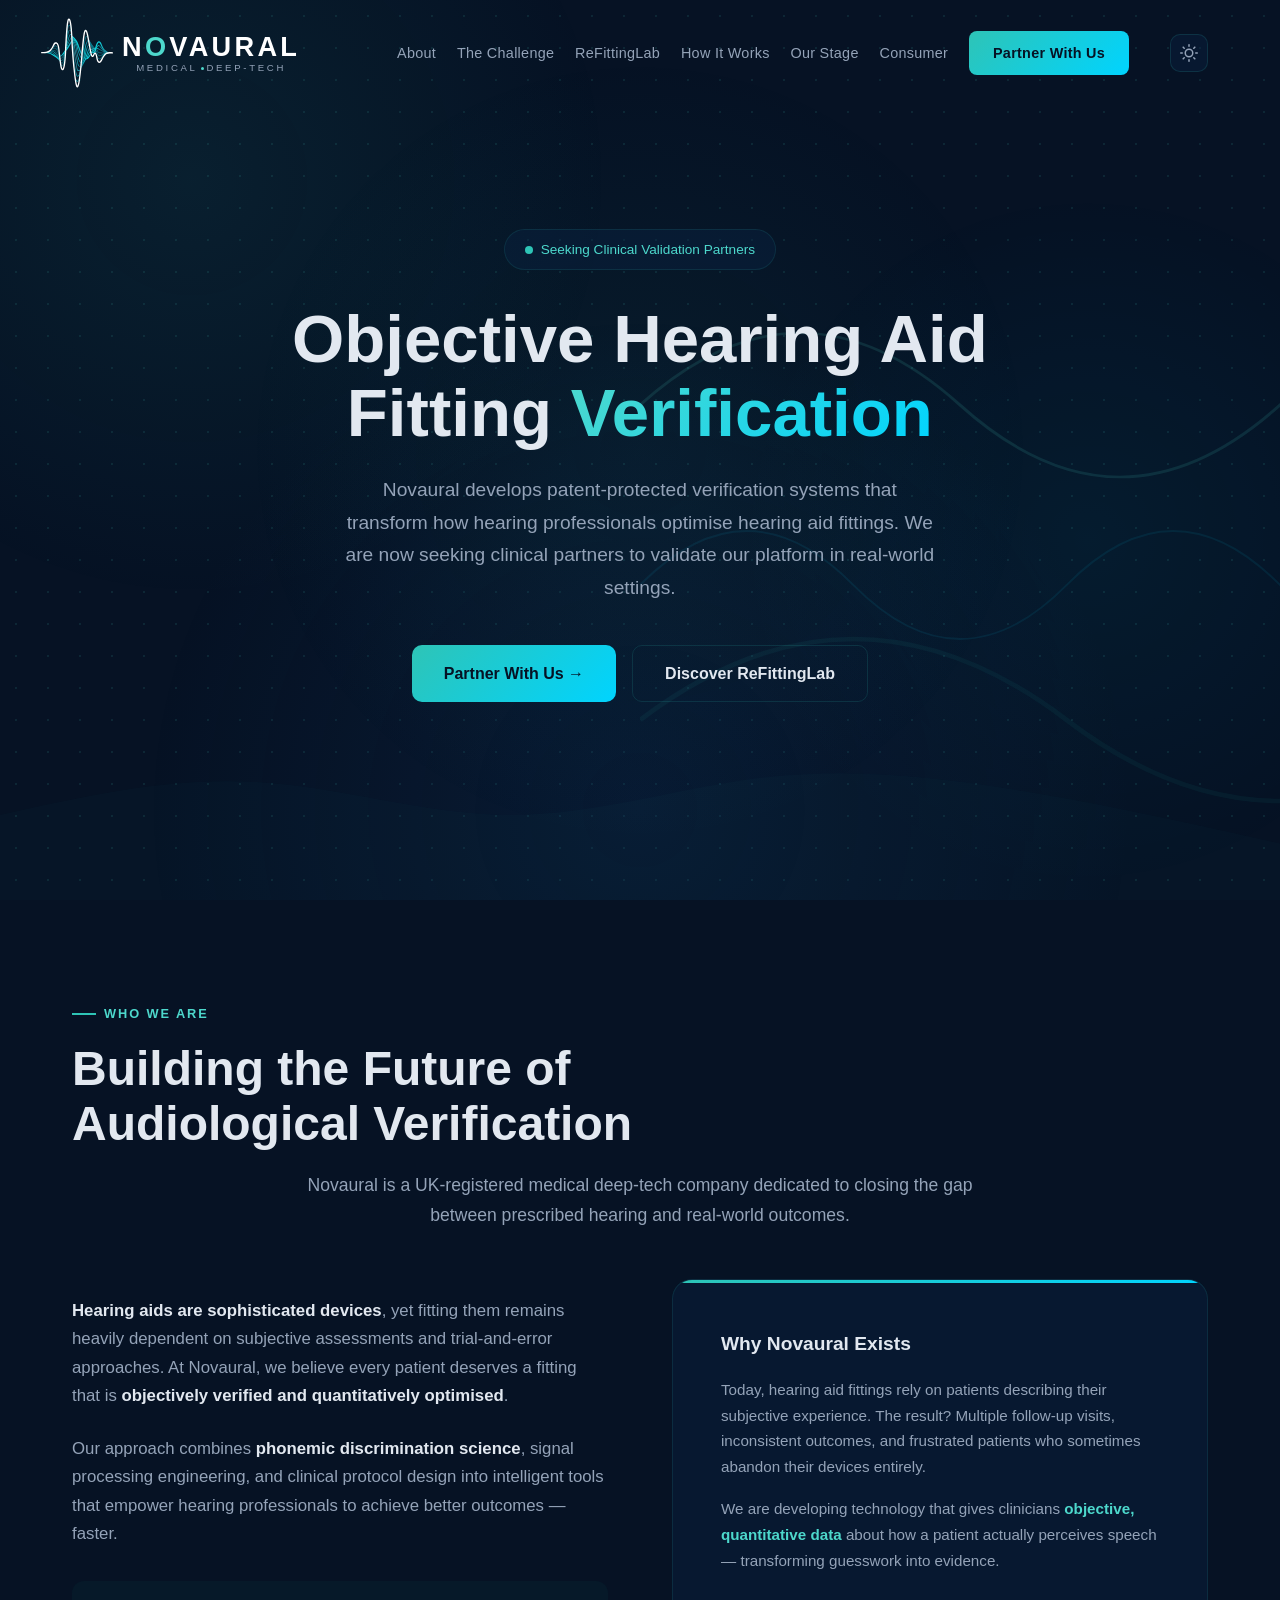
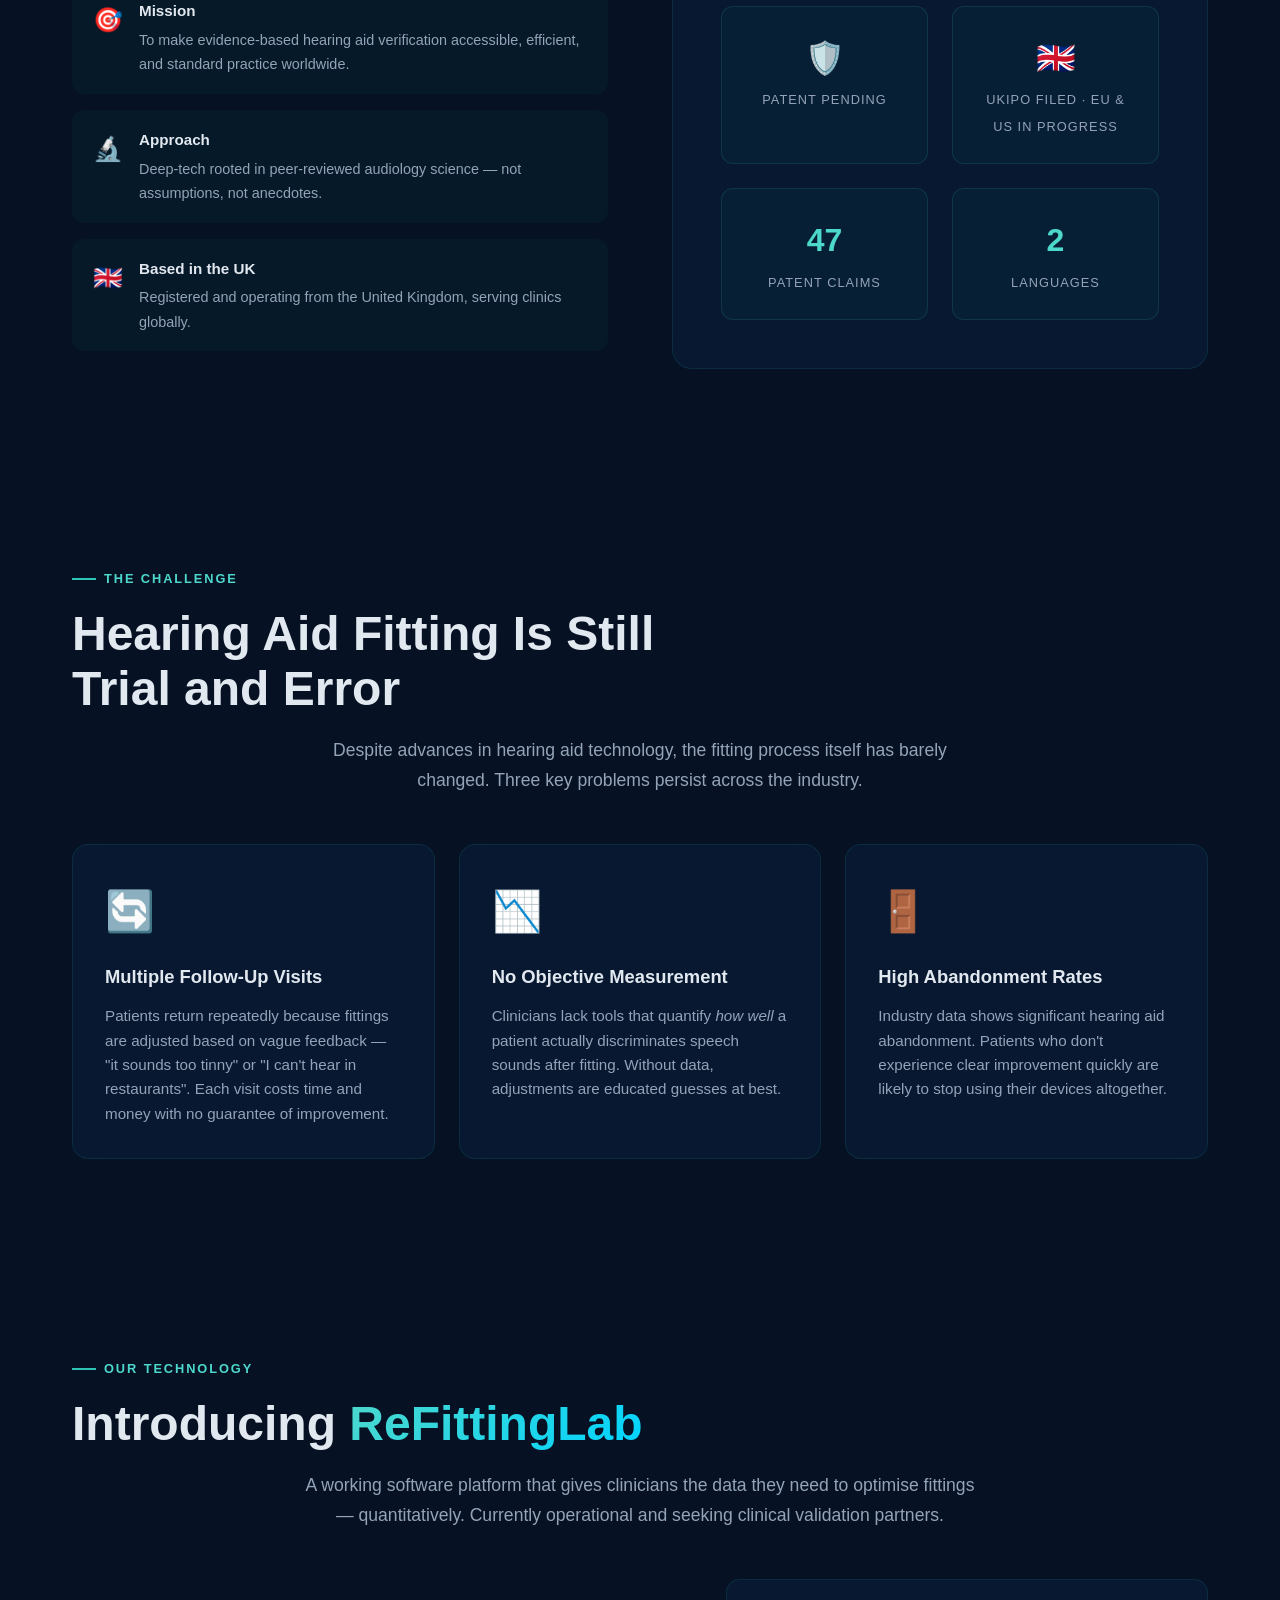
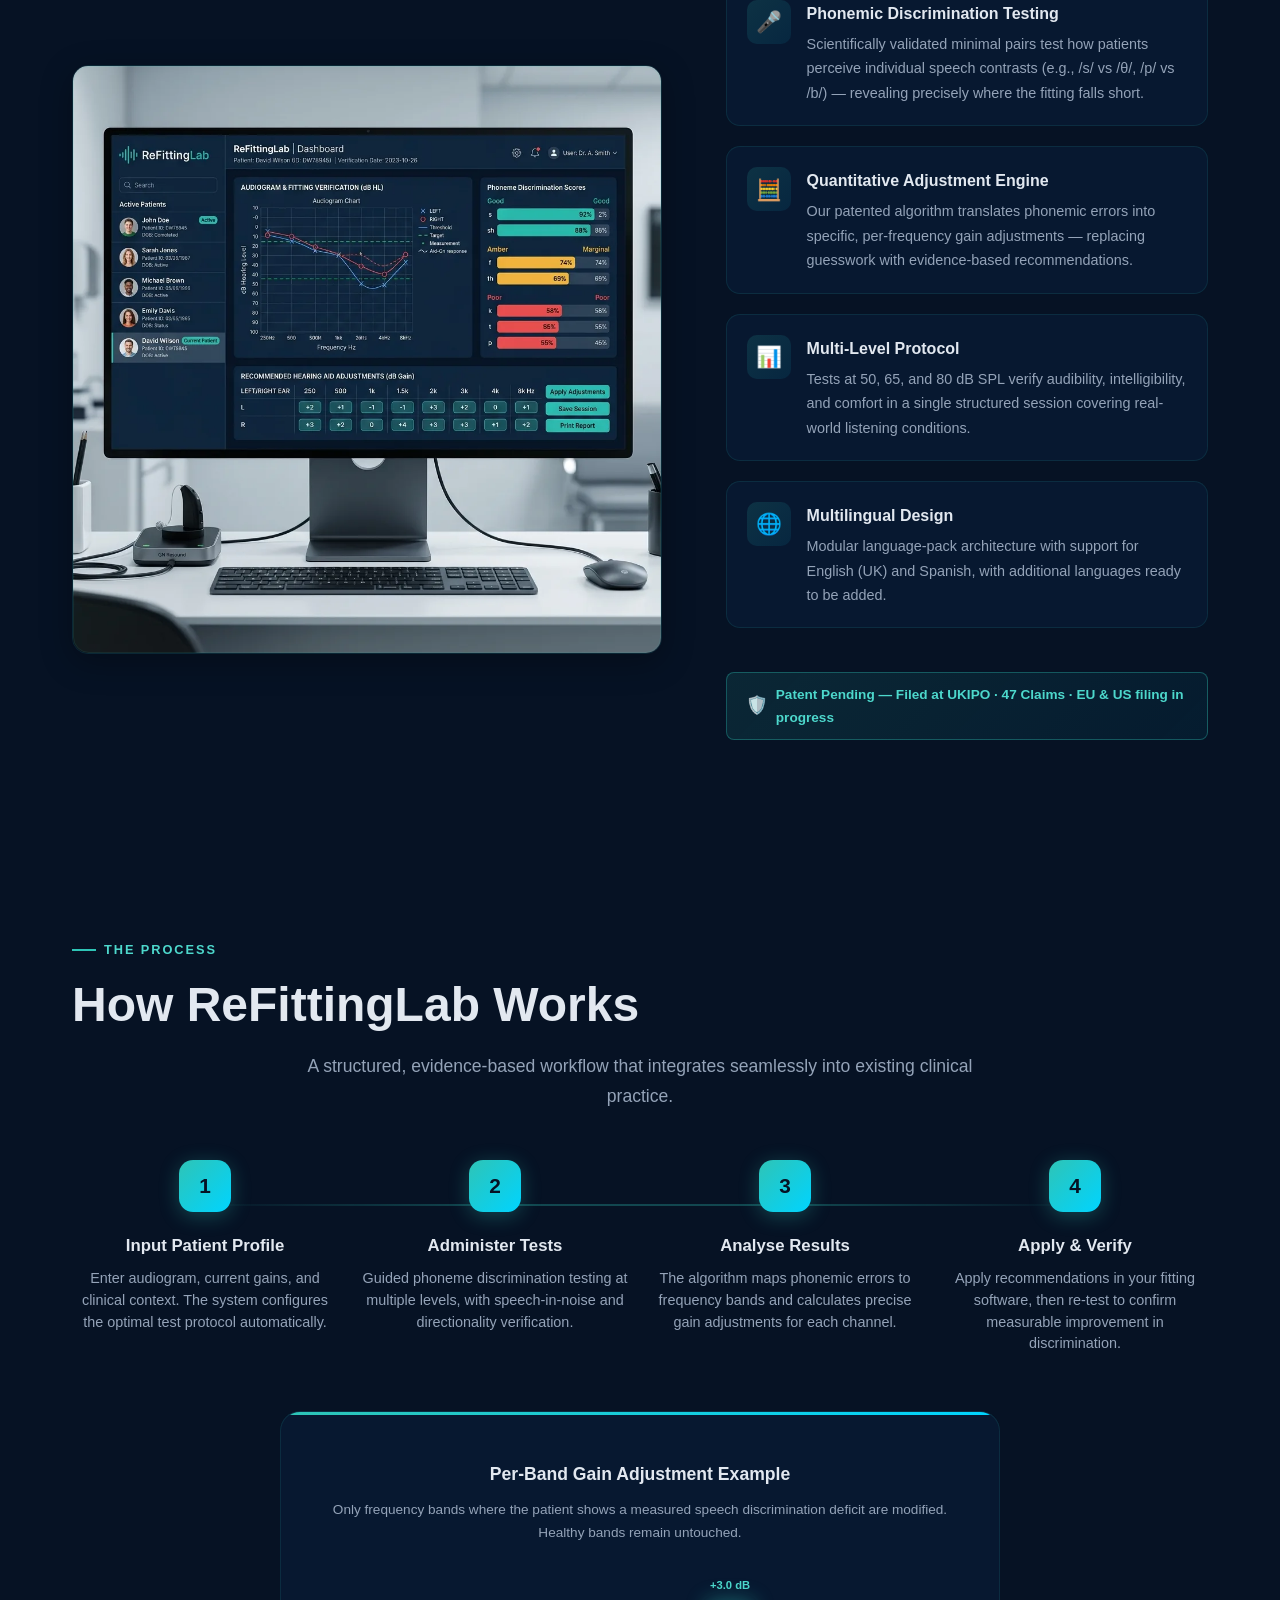
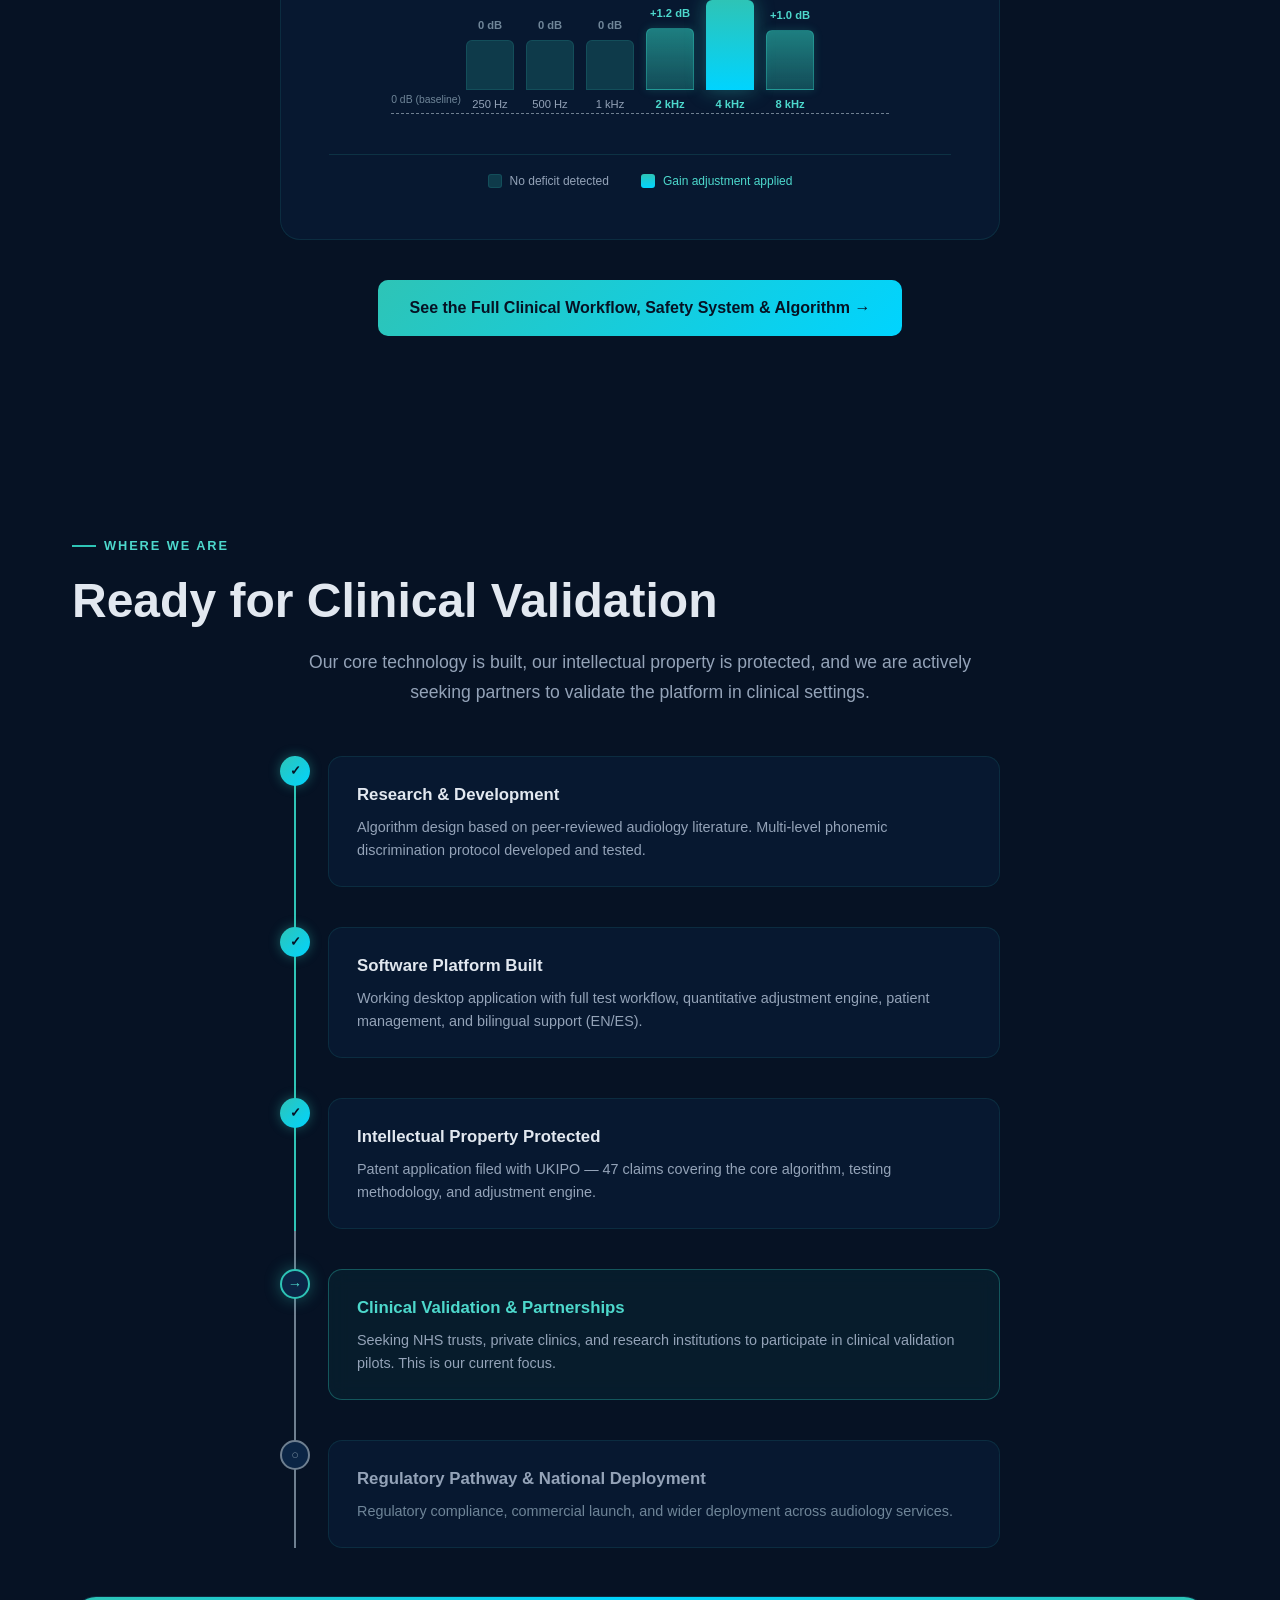
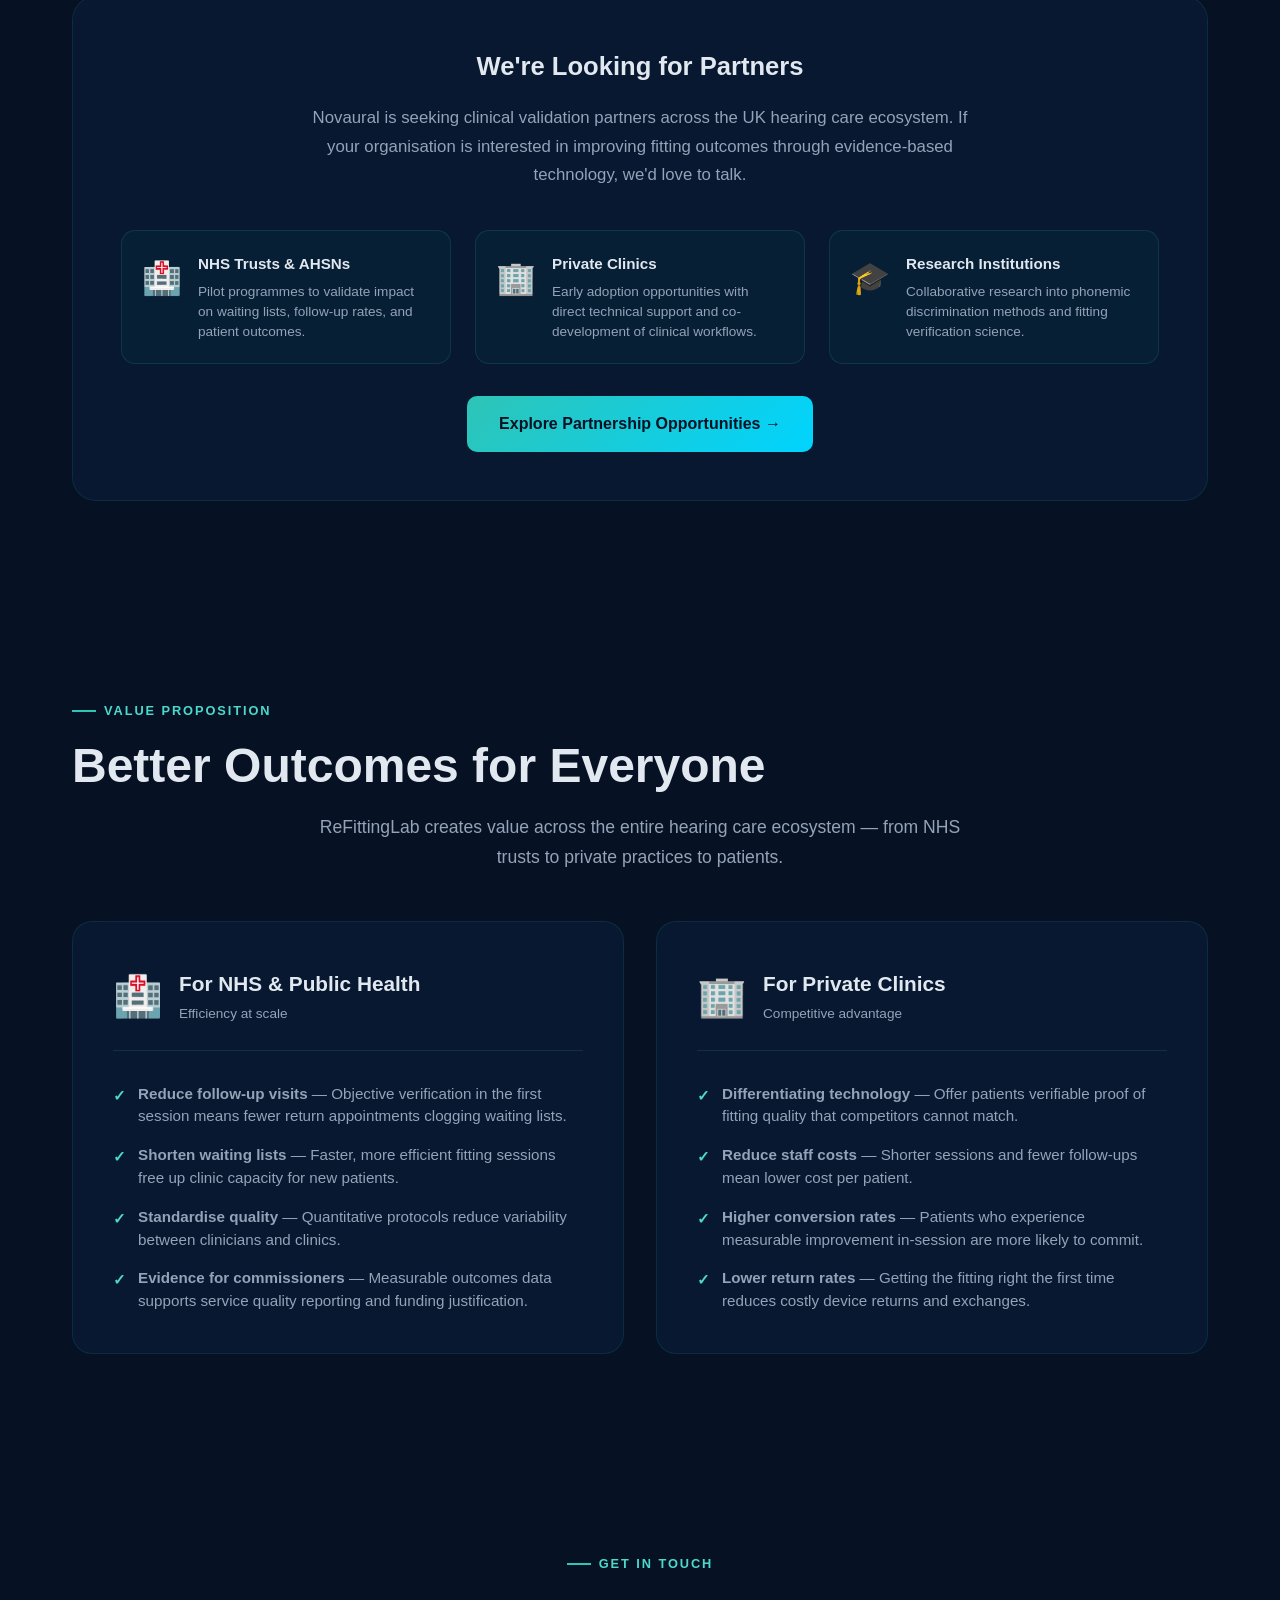
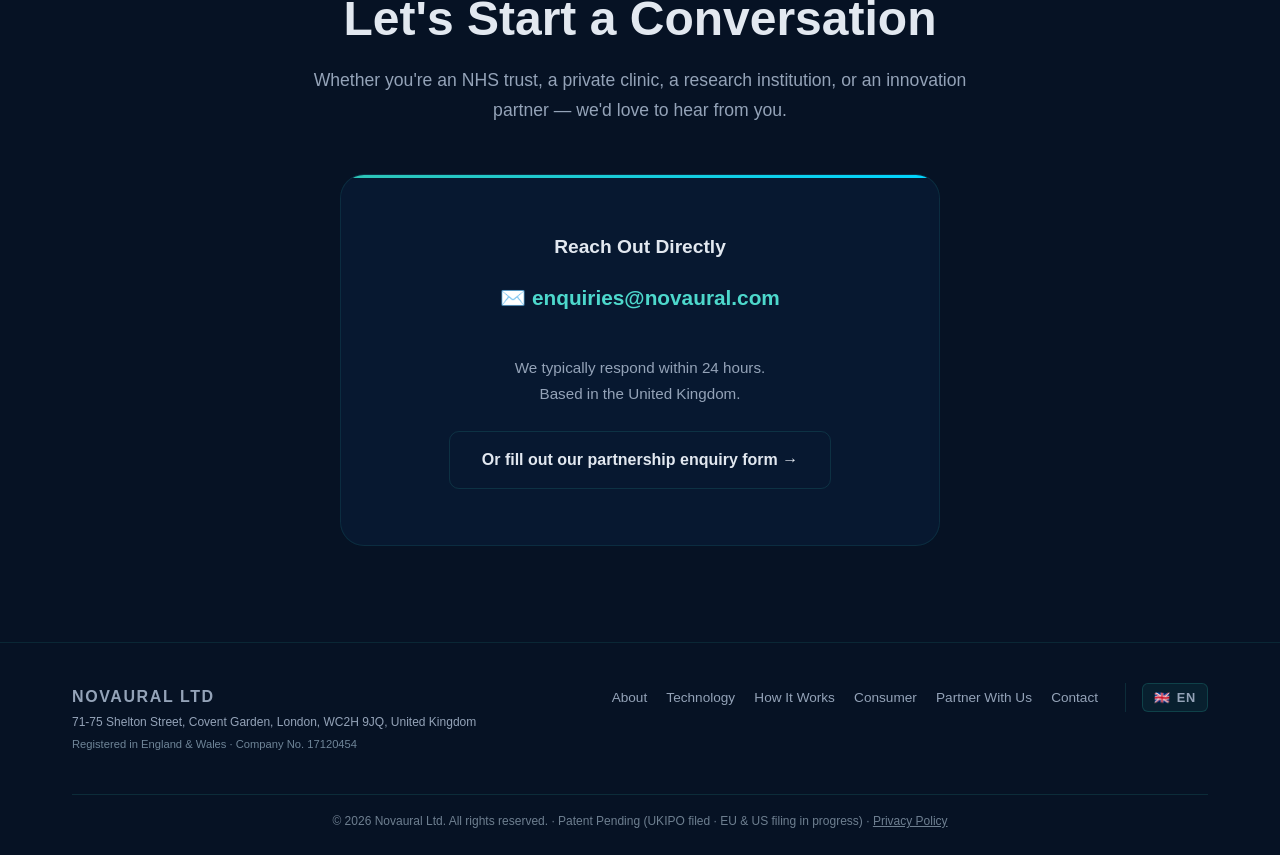
==== index.html @ fc43340b "fix(mobile): prevent grid cascade overflow from long Spanish stat labels - Add min-width:0 to .about" ====
<!DOCTYPE html>
<html lang="en">
<head>
  <meta charset="UTF-8">
  <meta name="viewport" content="width=device-width, initial-scale=1.0">
  <meta http-equiv="Content-Security-Policy" content="default-src 'self'; script-src 'self' https://static.cloudflareinsights.com 'unsafe-inline'; style-src 'self' https://fonts.googleapis.com 'unsafe-inline'; font-src https://fonts.gstatic.com; img-src 'self' data:; connect-src 'self' https://formspree.io https://cloudflareinsights.com; frame-src 'none';">
  <meta name="description" content="Objective hearing aid verification software using phoneme discrimination testing. Evidence-based fitting optimisation for audiologists and hearing clinics." data-i18n-meta="meta_desc_index">
  <meta name="keywords" content="hearing aid fitting, hearing aid verification, audiology software, speech discrimination test, hearing aid optimisation, NHS audiology, audiologist tools, clinical hearing technology, hearing aid adjustment, ReFittingLab, phoneme discrimination, evidence-based fitting, hearing clinic technology">
  <meta name="robots" content="index, follow">
  <title data-i18n-meta="meta_title_index">Hearing Aid Fitting Verification Software | Novaural</title>
  <link rel="icon" type="image/png" href="logo/novaural_profile_pic.png">
  <link rel="canonical" href="https://novaural.com/">
  <link rel="alternate" hreflang="en" href="https://novaural.com/">
  <link rel="alternate" hreflang="x-default" href="https://novaural.com/">
  <!-- Open Graph -->
  <meta property="og:locale" content="en_GB">
  <meta property="og:type" content="website">
  <meta property="og:title" content="Hearing Aid Fitting Verification Software | Novaural">
  <meta property="og:description" content="Objective hearing aid verification software using phoneme discrimination testing. Evidence-based fitting optimisation for audiologists and hearing clinics.">
  <meta property="og:url" content="https://novaural.com/">
  <meta property="og:image" content="https://novaural.com/assets/images/og_social_preview.png">
  <meta property="og:image:width" content="1200">
  <meta property="og:image:height" content="630">
  <meta property="og:site_name" content="Novaural">
  <!-- Twitter Card -->
  <meta name="twitter:card" content="summary_large_image">
  <meta name="twitter:title" content="Hearing Aid Fitting Verification Software | Novaural">
  <meta name="twitter:description" content="Objective hearing aid verification software using phoneme discrimination testing. Evidence-based fitting optimisation for audiologists.">
  <meta name="twitter:image" content="https://novaural.com/assets/images/og_social_preview.png">
  <!-- Structured Data -->
  <script type="application/ld+json">
  {
    "@context": "https://schema.org",
    "@graph": [
      {
        "@type": "MedicalBusiness",
        "@id": "https://novaural.com/#organization",
        "name": "Novaural Ltd",
        "url": "https://novaural.com",
        "logo": "https://novaural.com/logo/novaural_logo_dark.png",
        "image": "https://novaural.com/assets/images/og_social_preview.png",
        "description": "UK-registered medical deep-tech company developing patent-protected hearing aid fitting verification software. Novaural uses phonemic discrimination testing and quantitative gain adjustment algorithms to help audiologists objectively verify and optimise hearing aid fittings.",
        "medicalSpecialty": {
          "@type": "MedicalSpecialty",
          "name": "Otolaryngologic",
          "alternateName": "Audiology"
        },
        "knowsAbout": [
          "hearing aid fitting",
          "hearing aid verification",
          "speech audiometry",
          "phoneme discrimination testing",
          "phonemic discrimination",
          "real ear measurement",
          "speech-in-noise testing",
          "NAL-NL2 prescriptive formula",
          "DSLv5 prescriptive formula",
          "audiogram interpretation",
          "hearing aid gain adjustment",
          "sensorineural hearing loss",
          "frequency-specific amplification",
          "minimal pairs testing",
          "clinical audiology protocols"
        ],
        "address": {
          "@type": "PostalAddress",
          "streetAddress": "71-75 Shelton Street, Covent Garden",
          "addressLocality": "London",
          "postalCode": "WC2H 9JQ",
          "addressCountry": "GB"
        },
        "email": "enquiries@novaural.com",
        "foundingLocation": "London, United Kingdom",
        "areaServed": {
          "@type": "GeoCircle",
          "geoMidpoint": {
            "@type": "GeoCoordinates",
            "latitude": "51.5074",
            "longitude": "-0.1278"
          },
          "description": "United Kingdom and international"
        },
        "sameAs": [],
        "makesOffer": {
          "@type": "Offer",
          "itemOffered": { "@id": "https://novaural.com/#refittinglab" }
        },
        "hasOfferCatalog": {
          "@type": "OfferCatalog",
          "name": "Audiology Verification Solutions",
          "itemListElement": [
            {
              "@type": "OfferCatalog",
              "name": "Clinical Software",
              "itemListElement": [
                {
                  "@type": "Offer",
                  "itemOffered": { "@id": "https://novaural.com/#refittinglab" }
                }
              ]
            }
          ]
        }
      },
      {
        "@type": "SoftwareApplication",
        "@id": "https://novaural.com/#refittinglab",
        "name": "ReFittingLab",
        "applicationCategory": "MedicalApplication",
        "applicationSubCategory": "Audiology Verification Software",
        "operatingSystem": "Windows, macOS",
        "description": "Clinical hearing aid verification software using objective phonemic discrimination testing with 5-layer safety validation, per-band gain adjustment, and multi-level testing at 50/65/80 dB SPL. Designed for audiologists to quantitatively verify and optimise hearing aid fittings.",
        "featureList": "Phoneme discrimination testing, Per-band gain adjustment, 5-layer clinical safety validation, Speech-in-noise verification, Multi-level testing (50/65/80 dB SPL), NAL-NL2 and DSLv5 compatibility, Clinical documentation and audit trail, Bilingual support (EN/ES), Audiogram integration, Patient management",
        "releaseNotes": "Patent pending — 47 claims filed at UKIPO, EU and US filing in progress",
        "creator": { "@id": "https://novaural.com/#organization" },
        "offers": {
          "@type": "Offer",
          "availability": "https://schema.org/PreOrder",
          "description": "Seeking clinical validation partners — early access available"
        }
      },
      {
        "@type": "MedicalCondition",
        "@id": "https://novaural.com/#hearing-loss",
        "name": "Hearing Loss",
        "alternateName": ["Sensorineural Hearing Loss", "Hearing Impairment", "Presbycusis"],
        "description": "A reduction in the ability to perceive sounds, often affecting specific frequency ranges. Sensorineural hearing loss is the most common type, typically caused by damage to the inner ear or auditory nerve, and is the primary condition addressed by hearing aid fitting and verification.",
        "associatedAnatomy": {
          "@type": "AnatomicalStructure",
          "name": "Inner ear (cochlea)"
        },
        "relevantSpecialty": {
          "@type": "MedicalSpecialty",
          "name": "Otolaryngologic"
        },
        "possibleTreatment": [
          {
            "@type": "MedicalTherapy",
            "name": "Hearing Aid Fitting",
            "description": "The clinical process of selecting, programming, and verifying hearing aids to compensate for measured hearing loss using prescriptive formulas such as NAL-NL2 or DSLv5."
          }
        ],
        "signOrSymptom": [
          {
            "@type": "MedicalSignOrSymptom",
            "name": "Difficulty understanding speech",
            "description": "Reduced ability to discriminate speech sounds, particularly in noisy environments or at specific frequencies."
          },
          {
            "@type": "MedicalSignOrSymptom",
            "name": "Listening fatigue",
            "description": "Increased cognitive effort required to process speech due to frequency-specific hearing deficits."
          }
        ]
      },
      {
        "@type": "DiagnosticProcedure",
        "@id": "https://novaural.com/#phonemic-discrimination-test",
        "name": "Phonemic Discrimination Testing",
        "alternateName": ["Minimal Pairs Testing", "Speech Discrimination Test", "Phoneme Discrimination Assessment"],
        "description": "A scientifically validated audiological test procedure that evaluates a patient's ability to discriminate between similar speech sounds (minimal pairs such as /s/ vs /θ/, /p/ vs /b/) at multiple presentation levels (50, 65, and 80 dB SPL). Results are mapped to specific frequency bands to identify where hearing aid gain adjustments are needed.",
        "procedureType": "https://schema.org/DiagnosticProcedure",
        "howPerformed": "The patient listens to pairs of speech sounds presented at calibrated levels through speakers or headphones. Their discrimination accuracy is measured per phoneme contrast, and errors are mapped to frequency bands using acoustic-phonetic feature analysis.",
        "relevantSpecialty": {
          "@type": "MedicalSpecialty",
          "name": "Otolaryngologic"
        },
        "usedToDiagnose": { "@id": "https://novaural.com/#hearing-loss" },
        "usesDevice": {
          "@type": "MedicalDevice",
          "name": "Hearing Aid",
          "description": "An electroacoustic medical device worn in or behind the ear to amplify and process sound for individuals with hearing loss.",
          "relevantSpecialty": {
            "@type": "MedicalSpecialty",
            "name": "Otolaryngologic"
          }
        }
      },
      {
        "@type": "Service",
        "@id": "https://novaural.com/#hearing-aid-verification-service",
        "name": "Hearing Aid Fitting Verification for Audiologists",
        "alternateName": ["Audiology Verification Service", "Hearing Aid Optimisation Service"],
        "description": "Professional hearing aid fitting verification service using objective phoneme discrimination testing. Designed for audiologists, hearing aid dispensers, and audiology clinics to quantitatively verify and optimise hearing aid fittings — reducing follow-up visits and improving patient outcomes.",
        "provider": { "@id": "https://novaural.com/#organization" },
        "serviceType": "Audiology Software",
        "category": "Hearing Aid Technology",
        "audience": {
          "@type": "Audience",
          "audienceType": "Audiologists and hearing care professionals",
          "name": "Audiologists",
          "description": "Audiologists, hearing aid dispensers, ENT specialists, NHS audiology departments, private hearing clinics, and audiology researchers"
        },
        "areaServed": "United Kingdom and international",
        "hasOfferCatalog": {
          "@type": "OfferCatalog",
          "name": "Audiology Software Solutions",
          "itemListElement": [
            {
              "@type": "Offer",
              "itemOffered": { "@id": "https://novaural.com/#refittinglab" }
            }
          ]
        }
      },
      {
        "@type": "Product",
        "@id": "https://novaural.com/#refittinglab-product",
        "name": "ReFittingLab — Audiology Verification Software",
        "description": "Audiology software for hearing aid fitting verification. ReFittingLab uses phoneme discrimination testing to give audiologists objective, quantitative data on how patients perceive speech sounds — enabling evidence-based hearing aid adjustments instead of trial and error.",
        "brand": {
          "@type": "Brand",
          "name": "Novaural"
        },
        "category": "Audiology Software",
        "audience": {
          "@type": "Audience",
          "audienceType": "Audiologists",
          "name": "Hearing care professionals"
        },
        "isRelatedTo": [
          {
            "@type": "Thing",
            "name": "Hearing Aids",
            "description": "All hearing aid brands and models with adjustable per-frequency gain channels"
          },
          {
            "@type": "Thing",
            "name": "Audiology",
            "description": "The branch of science and medicine concerned with hearing, balance, and related disorders"
          },
          {
            "@type": "Thing",
            "name": "Speech Audiometry",
            "description": "Clinical measurement of a person's ability to recognise and discriminate speech sounds"
          }
        ]
      },
      {
        "@type": "DefinedTerm",
        "name": "Audiology",
        "description": "The branch of science and medicine concerned with the study of hearing, balance, and related disorders. Audiologists diagnose, manage, and treat hearing loss using hearing aids, cochlear implants, and other assistive devices.",
        "inDefinedTermSet": {
          "@type": "DefinedTermSet",
          "name": "Medical Specialties"
        }
      },
      {
        "@type": "DefinedTerm",
        "name": "Audiologist",
        "description": "A healthcare professional specialising in identifying, diagnosing, and treating hearing and balance disorders. Audiologists prescribe and fit hearing aids, perform hearing tests, and provide aural rehabilitation.",
        "inDefinedTermSet": {
          "@type": "DefinedTermSet",
          "name": "Healthcare Professions"
        }
      },
      {
        "@type": "DefinedTerm",
        "name": "Hearing Aid",
        "alternateName": ["Hearing Aids", "Hearing Instrument"],
        "description": "An electronic device worn in or behind the ear that amplifies sound for people with hearing loss. Modern hearing aids use digital signal processing with multiple frequency channels to selectively amplify specific frequency bands based on the individual's audiogram.",
        "inDefinedTermSet": {
          "@type": "DefinedTermSet",
          "name": "Audiology Devices"
        }
      },
      {
        "@type": "DefinedTerm",
        "name": "Hearing Test",
        "alternateName": ["Hearing Assessment", "Audiometric Test", "Pure Tone Audiometry"],
        "description": "A clinical evaluation of a person's ability to hear sounds at different frequencies and volumes. Hearing tests are performed by audiologists to diagnose hearing loss and determine the appropriate hearing aid prescription.",
        "inDefinedTermSet": {
          "@type": "DefinedTermSet",
          "name": "Audiology Procedures"
        }
      }
    ]
  }
  </script>
  <!-- Google Fonts: async load (non-render-blocking for LCP) -->
  <link rel="preconnect" href="https://fonts.googleapis.com">
  <link rel="preconnect" href="https://fonts.gstatic.com" crossorigin>
  <link rel="preload" as="style" href="https://fonts.googleapis.com/css2?family=Inter:wght@400;600&display=swap">
  <link rel="stylesheet" href="https://fonts.googleapis.com/css2?family=Inter:wght@400;500;600;700;800&display=swap" media="print" onload="this.media='all'">
  <link rel="stylesheet" href="https://fonts.googleapis.com/css2?family=Montserrat:wght@500;600;700;800&display=swap" media="print" onload="this.media='all'">
  <noscript>
    <link rel="stylesheet" href="https://fonts.googleapis.com/css2?family=Inter:wght@400;500;600;700;800&display=swap">
    <link rel="stylesheet" href="https://fonts.googleapis.com/css2?family=Montserrat:wght@500;600;700;800&display=swap">
  </noscript>
  <!-- No-JS fallback: make all animated elements visible when JS is disabled -->

<!-- [CRITICAL-CSS-START] -->
  <!-- Critical CSS (above-the-fold) - inlined for instant FCP -->
  <style>:root{--navy-900:#061224;--navy-800:#0B2545;--teal-500:#2EC4B6;--teal-400:#4DD8CC;--cyan-accent:#00D4FF;--white:#FFFFFF;--gray-300:#CBD5E1;--gray-400:#94A3B8;--gray-500:#6F8598;--gray-600:#6E7F90;--text-primary:#E2E8F0;--text-secondary:#94A3B8;--text-accent:var(--teal-400);--text-on-teal:var(--navy-900);--text-muted:var(--gray-600);--text-logo:var(--white);--text-logo-sub:var(--gray-400);--bg-primary:var(--navy-900);--bg-navbar:rgba(6,18,36,0.92);--bg-navbar-mobile:rgba(6,18,36,0.98);--bg-teal-subtle:rgba(46,196,182,0.04);--bg-teal-light:rgba(46,196,182,0.08);--bg-teal-medium:rgba(46,196,182,0.15);--border-subtle:rgba(46,196,182,0.15);--border-glow:rgba(46,196,182,0.35);--border-teal-soft:rgba(46,196,182,0.1);--border-teal-med:rgba(46,196,182,0.2);--border-teal-strong:rgba(46,196,182,0.25);--glass-bg:rgba(11,37,69,0.4);--glass-border:rgba(46,196,182,0.12);--glass-shadow:0 8px 32px rgba(0,0,0,0.3);--shadow-card:rgba(0,0,0,0.2);--shadow-overlay:rgba(0,0,0,0.4);--glow-teal:rgba(46,196,182,0.4);--glow-teal-med:rgba(46,196,182,0.3);--glow-teal-subtle:rgba(46,196,182,0.15);--glow-teal-faint:rgba(46,196,182,0.08);--glow-teal-micro:rgba(46,196,182,0.06);--glow-teal400:rgba(77,216,204,0.5);--glow-teal400-soft:rgba(77,216,204,0.3);--glow-teal400-faint:rgba(77,216,204,0.2);--dot-grid-color:rgba(77,216,204,0.10);--orb-teal:rgba(46,196,182,0.08);--orb-cyan:rgba(0,212,255,0.05);--orb-navy:rgba(15,52,96,0.25);--section-padding:6rem 0;--container-max:1200px;--font-family:'Inter',-apple-system,BlinkMacSystemFont,sans-serif;}[data-theme="light"]{--text-primary:#1E293B;--text-secondary:#475569;--text-accent:#0F766E;--text-on-teal:#FFFFFF;--text-muted:#94A3B8;--text-logo:#1E293B;--text-logo-sub:#64748B;--bg-primary:#EFF3F8;--bg-navbar:rgba(241,245,250,0.95);--bg-navbar-mobile:rgba(241,245,250,0.98);--bg-teal-subtle:rgba(15,118,110,0.04);--bg-teal-light:rgba(15,118,110,0.07);--bg-teal-medium:rgba(15,118,110,0.12);--border-subtle:rgba(15,118,110,0.18);--border-glow:rgba(15,118,110,0.35);--border-teal-soft:rgba(15,118,110,0.12);--border-teal-med:rgba(15,118,110,0.22);--border-teal-strong:rgba(15,118,110,0.28);--glass-bg:rgba(255,255,255,0.75);--glass-border:rgba(15,118,110,0.15);--glass-shadow:0 4px 24px rgba(15,23,42,0.08),0 1px 3px rgba(15,23,42,0.06);--shadow-card:0 2px 12px rgba(15,23,42,0.07),0 1px 3px rgba(15,23,42,0.05);--shadow-overlay:rgba(15,23,42,0.15);--glow-teal:rgba(15,118,110,0.22);--glow-teal-med:rgba(15,118,110,0.16);--glow-teal-subtle:rgba(15,118,110,0.10);--glow-teal-faint:rgba(15,118,110,0.06);--glow-teal-micro:rgba(15,118,110,0.04);--glow-teal400:rgba(15,118,110,0.30);--glow-teal400-soft:rgba(15,118,110,0.18);--glow-teal400-faint:rgba(15,118,110,0.12);--dot-grid-color:rgba(15,118,110,0.06);--orb-teal:rgba(15,118,110,0.05);--orb-cyan:rgba(0,180,216,0.04);--orb-navy:rgba(203,213,225,0.5);--navy-900:#1E293B;--navy-800:#FFFFFF;--gray-400:#64748B;--gray-500:#475569;--gray-600:#5B6B80;--white:#1E293B;--teal-500:#0F766E;--teal-400:#0D9488;--cyan-accent:#0891B2;}.no-transitions,.no-transitions *{transition:none !important;}*,*::before,*::after{margin:0;padding:0;box-sizing:border-box;}html{scroll-behavior:smooth;font-size:16px;-webkit-text-size-adjust:100%;text-size-adjust:100%;overflow-x:hidden;}body{font-family:var(--font-family);background:var(--bg-primary);color:var(--text-primary);line-height:1.7;overflow-x:hidden;-webkit-font-smoothing:antialiased;}body::before{content:'';position:fixed;top:0;left:0;width:100%;height:100%;background-image:radial-gradient(circle,var(--dot-grid-color) 1px,transparent 1px);background-size:32px 32px;z-index:-2;pointer-events:none;}body::after{content:'';position:fixed;top:0;left:0;width:100%;height:100%;background:radial-gradient(ellipse 600px 600px at 15% 20%,var(--orb-teal) 0%,transparent 70%),radial-gradient(ellipse 500px 500px at 85% 60%,var(--orb-cyan) 0%,transparent 70%),radial-gradient(ellipse 700px 700px at 50% 90%,var(--orb-navy) 0%,transparent 70%);z-index:-1;pointer-events:none;}[data-theme="light"] body::before{background-image:linear-gradient(rgba(15,118,110,0.04) 1px,transparent 1px),linear-gradient(90deg,rgba(15,118,110,0.04) 1px,transparent 1px);background-size:40px 40px;}.container{max-width:var(--container-max);margin:0 auto;padding:0 2rem;}.navbar{position:fixed;top:0;left:0;width:100%;z-index:1000;padding:1rem 0;transition:background-color 0.4s ease,padding 0.4s ease,backdrop-filter 0.4s ease;backdrop-filter:blur(0px);}.navbar.scrolled{background:var(--bg-navbar);backdrop-filter:blur(20px);border-bottom:1px solid var(--glass-border);padding:0.6rem 0;}.nav-content{display:flex;align-items:center;justify-content:space-between;max-width:var(--container-max);margin:0 auto;padding:0 2rem 0 0;}.nav-logo{display:flex;align-items:center;gap:0.5rem;text-decoration:none;color:var(--white);margin-right:4rem;}.nav-logo img{height:74px;width:auto;transition:transform 0.4s ease,filter 0.4s ease;}.nav-logo-svg{height:74px;width:auto;color:var(--text-logo);transition:transform 0.4s ease,filter 0.4s ease,color 0.3s ease;will-change:transform,filter;}.nav-logo-text{display:flex;flex-direction:column;line-height:1;}.nav-logo-brand{font-family:'Montserrat',sans-serif;font-size:1.7rem;font-weight:700;letter-spacing:0.12em;color:var(--text-logo);display:flex;align-items:center;}.nav-logo-brand .logo-o{color:var(--teal-400);display:inline-block;}.nav-logo-sub{font-family:'Montserrat',sans-serif;font-size:0.6rem;font-weight:500;letter-spacing:0.28em;color:var(--text-logo-sub);margin-top:3px;text-align:center;}.nav-logo-sub .sub-dot{display:inline-block;width:3px;height:3px;border-radius:50%;background:var(--teal-400);vertical-align:middle;margin:0 0.3em;}.nav-links{display:flex;list-style:none;gap:1.3rem;align-items:center;}.nav-links a{color:var(--text-secondary);text-decoration:none;font-size:0.9rem;font-weight:500;letter-spacing:0.02em;position:relative;display:inline-block;}.nav-links a::after{content:'';position:absolute;bottom:-4px;left:0;width:0;height:2px;background:var(--teal-500);}.nav-links .nav-cta{background:linear-gradient(135deg,var(--teal-500),var(--cyan-accent));color:var(--text-on-teal);padding:0.6rem 1.5rem;border-radius:8px;font-weight:600;white-space:nowrap;}.nav-links .nav-cta::after{display:none;}.nav-toggle{display:none;flex-direction:column;align-items:center;justify-content:center;gap:5px;cursor:pointer;background:none;border:none;padding:4px;min-width:44px;min-height:44px;}.nav-toggle span{display:block;width:24px;height:2px;background:var(--text-primary);border-radius:2px;}.lang-selector-container{display:flex;align-items:center;margin-left:0.5rem;padding-left:1rem;border-left:1px solid var(--border-subtle);}.scroll-progress{position:absolute;top:100%;left:0;height:3px;background:linear-gradient(90deg,var(--teal-400),var(--cyan-accent));width:0%;z-index:1;pointer-events:none;}.hero{min-height:100vh;min-height:100dvh;display:flex;align-items:center;justify-content:center;text-align:center;position:relative;padding:8rem 2rem 6rem;overflow:hidden;}.hero::before{content:'';position:absolute;top:50%;left:50%;width:800px;height:800px;transform:translate(-50%,-50%);background:radial-gradient(circle,var(--glow-teal-micro) 0%,transparent 70%);animation:heroGlow 8s ease-in-out infinite;pointer-events:none;}.hero-waveforms{position:absolute;top:0;left:0;width:100%;height:100%;pointer-events:none;overflow:hidden;}.waveform{position:absolute;width:200%;height:40%;}.waveform-1{top:25%;animation:waveScroll 18s linear infinite;}.waveform-2{top:45%;animation:waveScroll 14s linear infinite reverse;}.waveform-3{top:60%;animation:waveScroll 22s linear infinite;}.hero-content{max-width:800px;z-index:1;will-change:transform,opacity;}.hero-badge{display:inline-flex;align-items:center;gap:0.5rem;background:var(--glass-bg);border:1px solid var(--glass-border);border-radius:50px;padding:0.5rem 1.25rem;font-size:0.85rem;color:var(--teal-400);margin-bottom:2rem;backdrop-filter:blur(10px);animation:fadeInUp 0.8s ease;}.hero-badge .dot{width:8px;height:8px;background:var(--teal-500);border-radius:50%;animation:pulse-dot 2s infinite;}.hero h1{font-size:clamp(2.5rem,6vw,4.2rem);font-weight:800;line-height:1.1;margin-bottom:1.5rem;animation:heroSlideUp 0.6s ease both;}.hero h1 .gradient-text{background:linear-gradient(135deg,var(--teal-400),var(--cyan-accent));-webkit-background-clip:text;-webkit-text-fill-color:transparent;background-clip:text;}.gradient-text{background:linear-gradient(135deg,var(--teal-400),var(--cyan-accent));-webkit-background-clip:text;-webkit-text-fill-color:transparent;background-clip:text;}.hero-subtitle{font-size:1.2rem;color:var(--text-secondary);margin-bottom:2.5rem;max-width:600px;margin-left:auto;margin-right:auto;animation:fadeInUp 0.8s ease 0.2s both;}.hero-cta{display:flex;gap:1rem;justify-content:center;flex-wrap:wrap;animation:fadeInUp 0.8s ease 0.3s both;}.hero-wave{position:absolute;bottom:0;left:0;width:100%;opacity:0.08;}.btn-primary{display:inline-flex;align-items:center;gap:0.5rem;background:linear-gradient(135deg,var(--teal-500),var(--cyan-accent));color:var(--text-on-teal);padding:0.9rem 2rem;border-radius:10px;text-decoration:none;font-weight:700;font-size:1rem;border:none;cursor:pointer;}.btn-secondary{display:inline-flex;align-items:center;gap:0.5rem;background:transparent;color:var(--text-primary);padding:0.9rem 2rem;border-radius:10px;text-decoration:none;font-weight:600;font-size:1rem;border:1px solid var(--border-subtle);}section{padding:var(--section-padding);}.section-label{display:inline-flex;align-items:center;gap:0.5rem;font-size:0.8rem;font-weight:600;color:var(--teal-400);text-transform:uppercase;letter-spacing:0.15em;margin-bottom:1rem;}.section-label::before{content:'';width:24px;height:2px;background:var(--teal-500);}.section-title{font-size:clamp(2rem,4vw,3rem);font-weight:800;line-height:1.15;margin-bottom:1.25rem;}.section-subtitle{font-size:1.1rem;color:var(--text-secondary);max-width:680px;line-height:1.7;}.collab-hero{padding-top:10rem;padding-bottom:4rem;text-align:center;}.skip-link{position:absolute;top:-100%;left:0;z-index:10000;padding:0.8rem 1.5rem;background:var(--teal-400);color:var(--navy-900);font-weight:600;font-size:0.95rem;text-decoration:none;border-radius:0 0 8px 0;transition:top 0.15s ease;}.skip-link:focus{top:0;}@keyframes fadeInUp{from{opacity:0;transform:translateY(30px);}to{opacity:1;transform:translateY(0);}}@keyframes pulse-dot{0%,100%{opacity:1;}50%{opacity:0.4;}}@keyframes heroGlow{0%,100%{opacity:0.4;transform:translate(-50%,-50%) scale(1);}50%{opacity:1;transform:translate(-50%,-50%) scale(1.3);}}@keyframes waveScroll{0%{transform:translateX(0);}100%{transform:translateX(-50%);}}@keyframes heroSlideUp{from{transform:translateY(20px);}to{transform:translateY(0);}}.fade-in{opacity:0;transform:translateY(40px);}@media (max-width:1200px){.nav-links{gap:1rem;}.nav-links a{font-size:0.82rem;}.nav-cta{padding:0.5rem 1rem;font-size:0.82rem;}.nav-logo-brand{font-size:1.4rem;}.nav-logo-sub{font-size:0.5rem;}.nav-logo img{height:40px;}.nav-logo{margin-right:1rem;}}@media (max-width:1024px){.nav-links{gap:0.6rem;}.nav-links a{font-size:0.78rem;}.nav-cta{padding:0.45rem 0.8rem;font-size:0.78rem;}.nav-logo-brand{font-size:1.2rem;}.nav-logo-sub{font-size:0.45rem;}.nav-logo img{height:34px;}.nav-logo{margin-right:0.5rem;}}@media (max-width:900px){:root{--section-padding:4rem 0;}.nav-links{display:none;position:fixed;top:0;left:0;width:100%;height:100vh;height:100dvh;background:var(--bg-navbar-mobile);flex-direction:column;justify-content:center;gap:2rem;backdrop-filter:blur(20px);}.nav-links.active{display:flex;}.nav-links a{font-size:1.2rem;}.nav-toggle{display:flex;z-index:1001;}.hero{padding:7rem 1.5rem 4rem;}.collab-hero{padding-top:8rem;}}@media (max-width:480px){.hero h1{font-size:2rem;}.hero-subtitle{font-size:1rem;}.section-title{font-size:1.8rem;}}</style>
  <!-- Full CSS - async load (non-render-blocking) -->
  <link rel="preload" href="css/style.css" as="style" onload="this.rel='stylesheet'">
  <link rel="preload" href="css/animations.css" as="style" onload="this.rel='stylesheet'">
  <noscript>
    <link rel="stylesheet" href="css/style.css">
    <link rel="stylesheet" href="css/animations.css">
  </noscript>
<!-- [CRITICAL-CSS-END] -->
                            <noscript><style>
    .fade-in,.fade-in-left,.fade-in-right,.slide-up,.slide-left,.slide-right,
    .scale-in,.glow-in,.draw-border,.pipe-node,.pipe-arrow,.safety-card,
    .algo-feature,.compat-card,.about-card,.outcome-col,.why-card,.detail-step,
    .compare-col,.gap-callout,.freq-bar,.wf-step{opacity:1!important;transform:none!important}
  </style></noscript>
</head>
<body>

  <a href="#main-content" class="skip-link" data-i18n="skip_to_main">Skip to main content</a>

  <!-- ============================================= -->
  <!-- NAVIGATION                                    -->
  <!-- ============================================= -->
  <nav class="navbar" id="navbar" aria-label="Main navigation">
    <div class="nav-content">
      <a href="index.html" class="nav-logo">
        <img src="logo/novaural_wave_icon.svg" alt="Novaural hearing aid verification technology" width="40" height="40">
        <div class="nav-logo-text">
          <span class="nav-logo-brand">N<span class="logo-o">O</span>VAURAL</span>
          <span class="nav-logo-sub">MEDICAL<span class="sub-dot"></span>DEEP-TECH</span>
        </div>
      </a>
      <ul class="nav-links" id="navLinks">
        <li><a href="#about" data-i18n="nav_about">About</a></li>
        <li><a href="#challenge" data-i18n="nav_challenge">The Challenge</a></li>
        <li><a href="#product" data-i18n="nav_refittinglab">ReFittingLab</a></li>
        <li><a href="how-it-works.html" data-i18n="nav_how_it_works">How It Works</a></li>
        <li><a href="#stage" data-i18n="nav_our_stage">Our Stage</a></li>
        <li><a href="beyond-clinical.html" data-i18n="nav_consumer">Consumer</a></li>
        <li><a href="collaborate.html" class="nav-cta" data-i18n="nav_partner">Partner With Us</a></li>
      </ul>
      <button class="nav-toggle" id="navToggle" aria-label="Toggle menu" aria-expanded="false">
        <span></span>
        <span></span>
        <span></span>
      </button>
    </div>
    <div class="scroll-progress" id="scrollProgress"></div>
  </nav>

  <main id="main-content">

  <!-- ============================================= -->
  <!-- HERO                                          -->
  <!-- ============================================= -->
  <section class="hero" id="hero">
    <div class="hero-content">
      <div class="hero-badge">
        <span class="dot"></span>
        <span data-i18n="hero_badge">Seeking Clinical Validation Partners</span>
      </div>
      <h1>
        <span data-i18n="hero_title_1">Objective Hearing Aid</span><br>
        <span data-i18n="hero_title_2">Fitting </span><span class="gradient-text" data-i18n="hero_title_gradient">Verification</span>
      </h1>
      <p class="hero-subtitle" data-i18n="hero_subtitle">
        Novaural develops patent-protected verification systems that transform how hearing professionals optimise hearing aid fittings. We are now seeking clinical partners to validate our platform in real-world settings.
      </p>
      <div class="hero-cta">
        <a href="collaborate.html" class="btn-primary" data-i18n="hero_btn_partner">
          Partner With Us →
        </a>
        <a href="#product" class="btn-secondary" data-i18n="hero_btn_discover">
          Discover ReFittingLab
        </a>
      </div>
    </div>
    <!-- Animated audio waveforms background -->
    <div class="hero-waveforms">
      <svg class="waveform waveform-1" viewBox="0 0 1200 200" preserveAspectRatio="none" xmlns="http://www.w3.org/2000/svg" aria-hidden="true">
        <path d="M0,100 Q75,20 150,100 T300,100 T450,100 T600,100 T750,100 T900,100 T1050,100 T1200,100" fill="none" stroke="rgba(77,216,204,0.12)" stroke-width="1.5"/>
      </svg>
      <svg class="waveform waveform-2" viewBox="0 0 1200 200" preserveAspectRatio="none" xmlns="http://www.w3.org/2000/svg" aria-hidden="true">
        <path d="M0,100 Q50,40 100,100 T200,100 T300,100 T400,100 T500,100 T600,100 T700,100 T800,100 T900,100 T1000,100 T1100,100 T1200,100" fill="none" stroke="rgba(0,212,255,0.08)" stroke-width="1"/>
      </svg>
      <svg class="waveform waveform-3" viewBox="0 0 1200 200" preserveAspectRatio="none" xmlns="http://www.w3.org/2000/svg" aria-hidden="true">
        <path d="M0,100 Q100,10 200,100 T400,100 T600,100 T800,100 T1000,100 T1200,100" fill="none" stroke="rgba(46,196,182,0.06)" stroke-width="2.5"/>
      </svg>
    </div>
    <!-- Decorative SVG wave -->
    <svg class="hero-wave" viewBox="0 0 1440 320" xmlns="http://www.w3.org/2000/svg" aria-hidden="true">
      <path fill="rgba(46,196,182,0.3)" d="M0,224L48,213.3C96,203,192,181,288,186.7C384,192,480,224,576,224C672,224,768,192,864,181.3C960,171,1056,181,1152,197.3C1248,213,1344,235,1392,245.3L1440,256L1440,320L1392,320C1344,320,1248,320,1152,320C1056,320,960,320,864,320C768,320,672,320,576,320C480,320,384,320,288,320C192,320,96,320,48,320L0,320Z"></path>
    </svg>
  </section>

  <!-- ============================================= -->
  <!-- ABOUT / COMPANY                               -->
  <!-- ============================================= -->
  <section class="about" id="about">
    <div class="container">
      <span class="section-label" data-i18n="about_label">Who We Are</span>
      <h2 class="section-title" data-i18n-html="about_title">Building the Future of<br>Audiological Verification</h2>
      <p class="section-subtitle subtitle-centered" data-i18n="about_subtitle">
        Novaural is a UK-registered medical deep-tech company dedicated to closing the gap between prescribed hearing and real-world outcomes.
      </p>

      <div class="about-grid">
        <div class="about-text fade-in-left">
          <p data-i18n-html="about_text_1">
            <strong>Hearing aids are sophisticated devices</strong>, yet fitting them remains heavily dependent on subjective assessments and trial-and-error approaches. At Novaural, we believe every patient deserves a fitting that is <strong>objectively verified and quantitatively optimised</strong>.
          </p>
          <p data-i18n-html="about_text_2">
            Our approach combines <strong>phonemic discrimination science</strong>, signal processing engineering, and clinical protocol design into intelligent tools that empower hearing professionals to achieve better outcomes — faster.
          </p>

          <div class="mission-items">
            <div class="mission-item">
              <span class="mission-icon">🎯</span>
              <div>
                <h3 data-i18n="about_mission_title">Mission</h3>
                <p data-i18n="about_mission_text">To make evidence-based hearing aid verification accessible, efficient, and standard practice worldwide.</p>
              </div>
            </div>
            <div class="mission-item">
              <span class="mission-icon">🔬</span>
              <div>
                <h3 data-i18n="about_approach_title">Approach</h3>
                <p data-i18n="about_approach_text">Deep-tech rooted in peer-reviewed audiology science — not assumptions, not anecdotes.</p>
              </div>
            </div>
            <div class="mission-item">
              <span class="mission-icon">🇬🇧</span>
              <div>
                <h3 data-i18n="about_uk_title">Based in the UK</h3>
                <p data-i18n="about_uk_text">Registered and operating from the United Kingdom, serving clinics globally.</p>
              </div>
            </div>
          </div>
        </div>

        <div class="about-visual fade-in-right">
          <div class="about-card">
            <h3 class="card-title" data-i18n="about_card_title">Why Novaural Exists</h3>
            <p class="body-text-lg" data-i18n="about_card_text_1">
              Today, hearing aid fittings rely on patients describing their subjective experience. The result? Multiple follow-up visits, inconsistent outcomes, and frustrated patients who sometimes abandon their devices entirely.
            </p>
            <p class="body-text-lg mt-4" data-i18n-html="about_card_text_2">
              We are developing technology that gives clinicians <strong class="text-teal">objective, quantitative data</strong> about how a patient actually perceives speech — transforming guesswork into evidence.
            </p>

            <div class="about-stats">
              <div class="stat-item">
                <span class="stat-number">🛡️</span>
                <span class="stat-label" data-i18n="about_stat_patent">Patent Pending</span>
              </div>
              <div class="stat-item">
                <span class="stat-number">🇬🇧</span>
                <span class="stat-label" data-i18n="about_stat_filed">UKIPO Filed · EU & US in progress</span>
              </div>
              <div class="stat-item">
                <span class="stat-number">47</span>
                <span class="stat-label" data-i18n="about_stat_claims">Patent Claims</span>
              </div>
              <div class="stat-item">
                <span class="stat-number">2</span>
                <span class="stat-label" data-i18n="about_stat_languages">Languages</span>
              </div>
            </div>
          </div>
        </div>
      </div>
    </div>
  </section>

  <!-- ============================================= -->
  <!-- THE CHALLENGE                                 -->
  <!-- ============================================= -->
  <section class="problem" id="challenge">
    <div class="container">
      <span class="section-label" data-i18n="challenge_label">The Challenge</span>
      <h2 class="section-title" data-i18n-html="challenge_title">Hearing Aid Fitting Is Still<br>Trial and Error</h2>
      <p class="section-subtitle subtitle-centered" data-i18n="challenge_subtitle">
        Despite advances in hearing aid technology, the fitting process itself has barely changed. Three key problems persist across the industry.
      </p>

      <div class="problem-cards">
        <div class="problem-card fade-in">
          <div class="card-icon">🔄</div>
          <h3 data-i18n="challenge_card1_title">Multiple Follow‑Up Visits</h3>
          <p data-i18n="challenge_card1_text">Patients return repeatedly because fittings are adjusted based on vague feedback — "it sounds too tinny" or "I can't hear in restaurants". Each visit costs time and money with no guarantee of improvement.</p>
        </div>
        <div class="problem-card fade-in">
          <div class="card-icon">📉</div>
          <h3 data-i18n="challenge_card2_title">No Objective Measurement</h3>
          <p data-i18n-html="challenge_card2_text">Clinicians lack tools that quantify <em>how well</em> a patient actually discriminates speech sounds after fitting. Without data, adjustments are educated guesses at best.</p>
        </div>
        <div class="problem-card fade-in">
          <div class="card-icon">🚪</div>
          <h3 data-i18n="challenge_card3_title">High Abandonment Rates</h3>
          <p data-i18n="challenge_card3_text">Industry data shows significant hearing aid abandonment. Patients who don't experience clear improvement quickly are likely to stop using their devices altogether.</p>
        </div>
      </div>
    </div>
  </section>

  <!-- ============================================= -->
  <!-- PRODUCT — REFITTINGLAB                        -->
  <!-- ============================================= -->
  <section class="product" id="product">
    <div class="container">
      <span class="section-label" data-i18n="product_label">Our Technology</span>
      <h2 class="section-title"><span data-i18n="product_title_intro">Introducing </span><span class="gradient-text" data-i18n="product_title_name">ReFittingLab</span></h2>
      <p class="section-subtitle subtitle-centered" data-i18n="product_subtitle">
        A working software platform that gives clinicians the data they need to optimise fittings — quantitatively. Currently operational and seeking clinical validation partners.
      </p>

      <div class="product-showcase">
        <div class="product-image-wrapper fade-in-left">
          <picture>
            <source srcset="assets/images/refittinglab_mockup.webp" type="image/webp">
            <img src="assets/images/refittinglab_mockup.png" alt="ReFittingLab software interface showing audiogram, phoneme discrimination scores, and recommended adjustments" loading="lazy" width="1024" height="1024">
          </picture>
        </div>

        <div class="product-features fade-in-right">
          <div class="feature-item">
            <div class="feature-icon">🎤</div>
            <div>
              <h3 data-i18n="product_feat1_title">Phonemic Discrimination Testing</h3>
              <p data-i18n="product_feat1_text">Scientifically validated minimal pairs test how patients perceive individual speech contrasts (e.g., /s/ vs /θ/, /p/ vs /b/) — revealing precisely where the fitting falls short.</p>
            </div>
          </div>
          <div class="feature-item">
            <div class="feature-icon">🧮</div>
            <div>
              <h3 data-i18n="product_feat2_title">Quantitative Adjustment Engine</h3>
              <p data-i18n="product_feat2_text">Our patented algorithm translates phonemic errors into specific, per-frequency gain adjustments — replacing guesswork with evidence-based recommendations.</p>
            </div>
          </div>
          <div class="feature-item">
            <div class="feature-icon">📊</div>
            <div>
              <h3 data-i18n="product_feat3_title">Multi‑Level Protocol</h3>
              <p data-i18n="product_feat3_text">Tests at 50, 65, and 80 dB SPL verify audibility, intelligibility, and comfort in a single structured session covering real-world listening conditions.</p>
            </div>
          </div>
          <div class="feature-item">
            <div class="feature-icon">🌐</div>
            <div>
              <h3 data-i18n="product_feat4_title">Multilingual Design</h3>
              <p data-i18n="product_feat4_text">Modular language-pack architecture with support for English (UK) and Spanish, with additional languages ready to be added.</p>
            </div>
          </div>

          <div class="patent-badge">
            <span class="shield">🛡️</span>
            <span data-i18n="product_patent">Patent Pending — Filed at UKIPO · 47 Claims · EU & US filing in progress</span>
          </div>
        </div>
      </div>
    </div>
  </section>

  <!-- ============================================= -->
  <!-- HOW IT WORKS                                  -->
  <!-- ============================================= -->
  <section class="how-it-works" id="how-it-works">
    <div class="container">
      <span class="section-label" data-i18n="hiw_label">The Process</span>
      <h2 class="section-title" data-i18n="hiw_title">How ReFittingLab Works</h2>
      <p class="section-subtitle subtitle-centered" data-i18n="hiw_subtitle">
        A structured, evidence-based workflow that integrates seamlessly into existing clinical practice.
      </p>

      <div class="steps">
        <div class="step fade-in">
          <div class="step-number">1</div>
          <h3 data-i18n="hiw_step1_title">Input Patient Profile</h3>
          <p data-i18n="hiw_step1_text">Enter audiogram, current gains, and clinical context. The system configures the optimal test protocol automatically.</p>
        </div>
        <div class="step fade-in">
          <div class="step-number">2</div>
          <h3 data-i18n="hiw_step2_title">Administer Tests</h3>
          <p data-i18n="hiw_step2_text">Guided phoneme discrimination testing at multiple levels, with speech-in-noise and directionality verification.</p>
        </div>
        <div class="step fade-in">
          <div class="step-number">3</div>
          <h3 data-i18n="hiw_step3_title">Analyse Results</h3>
          <p data-i18n="hiw_step3_text">The algorithm maps phonemic errors to frequency bands and calculates precise gain adjustments for each channel.</p>
        </div>
        <div class="step fade-in">
          <div class="step-number">4</div>
          <h3 data-i18n="hiw_step4_title">Apply &amp; Verify</h3>
          <p data-i18n="hiw_step4_text">Apply recommendations in your fitting software, then re-test to confirm measurable improvement in discrimination.</p>
        </div>
      </div>

      <!-- Frequency adjustment visualisation -->
      <div class="hiw-chart-wrapper fade-in mt-14">
        <div class="about-card max-w-720 subtitle-centered">
          <h3 class="chart-title" data-i18n="hiw_chart_title">Per-Band Gain Adjustment Example</h3>
          <p class="chart-subtitle" data-i18n="hiw_chart_subtitle">Only frequency bands where the patient shows a measured speech discrimination deficit are modified. Healthy bands remain untouched.</p>

          <div class="freq-bars chart-bars--index fade-in">
            <!-- Baseline reference line -->
            <div class="freq-chart-baseline"></div>
            <div class="freq-chart-baseline-label">0 dB (baseline)</div>

            <!-- 250 Hz -->
            <div class="freq-bar freq-bar-col">
              <span class="freq-bar-value">0 dB</span>
              <div class="freq-bar-block freq-bar-block--neutral" style="height: 50px;"></div>
              <span class="freq-bar-label">250 Hz</span>
            </div>
            <!-- 500 Hz -->
            <div class="freq-bar freq-bar-col">
              <span class="freq-bar-value">0 dB</span>
              <div class="freq-bar-block freq-bar-block--neutral" style="height: 50px;"></div>
              <span class="freq-bar-label">500 Hz</span>
            </div>
            <!-- 1000 Hz -->
            <div class="freq-bar freq-bar-col">
              <span class="freq-bar-value">0 dB</span>
              <div class="freq-bar-block freq-bar-block--neutral" style="height: 50px;"></div>
              <span class="freq-bar-label">1 kHz</span>
            </div>
            <!-- 2000 Hz -->
            <div class="freq-bar freq-bar-col">
              <span class="freq-bar-value freq-bar-value--active">+1.2 dB</span>
              <div class="freq-bar-block freq-bar-block--active" style="height: 62px;"></div>
              <span class="freq-bar-label freq-bar-label--active">2 kHz</span>
            </div>
            <!-- 4000 Hz - biggest deficit -->
            <div class="freq-bar freq-bar-col">
              <span class="freq-bar-value freq-bar-value--active">+3.0 dB</span>
              <div class="freq-bar-block freq-bar-block--peak" style="height: 90px;"></div>
              <span class="freq-bar-label freq-bar-label--active">4 kHz</span>
            </div>
            <!-- 8000 Hz -->
            <div class="freq-bar freq-bar-col">
              <span class="freq-bar-value freq-bar-value--active">+1.0 dB</span>
              <div class="freq-bar-block freq-bar-block--active" style="height: 60px;"></div>
              <span class="freq-bar-label freq-bar-label--active">8 kHz</span>
            </div>
          </div>

          <div class="freq-chart-legend">
            <div class="freq-chart-legend-item">
              <div class="freq-chart-legend-swatch freq-chart-legend-swatch--neutral"></div>
              <span class="freq-chart-legend-text" data-i18n="hiw_legend_no_deficit">No deficit detected</span>
            </div>
            <div class="freq-chart-legend-item">
              <div class="freq-chart-legend-swatch freq-chart-legend-swatch--active"></div>
              <span class="freq-chart-legend-text freq-chart-legend-text--active" data-i18n="hiw_legend_adjusted">Gain adjustment applied</span>
            </div>
          </div>
        </div>
      </div>

      <div class="text-center mt-10">
        <a href="how-it-works.html" class="btn-primary btn-sm" data-i18n="hiw_cta_full_workflow">
          See the Full Clinical Workflow, Safety System &amp; Algorithm →
        </a>
      </div>
    </div>
  </section>

  <!-- ============================================= -->
  <!-- CURRENT STAGE                                 -->
  <!-- ============================================= -->
  <section class="stage" id="stage">
    <div class="container">
      <span class="section-label" data-i18n="stage_label">Where We Are</span>
      <h2 class="section-title" data-i18n="stage_title">Ready for Clinical Validation</h2>
      <p class="section-subtitle subtitle-centered" data-i18n="stage_subtitle">
        Our core technology is built, our intellectual property is protected, and we are actively seeking partners to validate the platform in clinical settings.
      </p>

      <!-- Timeline -->
      <div class="timeline fade-in">
        <div class="timeline-item completed">
          <div class="timeline-marker">✓</div>
          <div class="timeline-content">
            <h3 data-i18n="stage_rd_title">Research &amp; Development</h3>
            <p data-i18n="stage_rd_text">Algorithm design based on peer-reviewed audiology literature. Multi-level phonemic discrimination protocol developed and tested.</p>
          </div>
        </div>
        <div class="timeline-item completed">
          <div class="timeline-marker">✓</div>
          <div class="timeline-content">
            <h3 data-i18n="stage_sw_title">Software Platform Built</h3>
            <p data-i18n="stage_sw_text">Working desktop application with full test workflow, quantitative adjustment engine, patient management, and bilingual support (EN/ES).</p>
          </div>
        </div>
        <div class="timeline-item completed">
          <div class="timeline-marker">✓</div>
          <div class="timeline-content">
            <h3 data-i18n="stage_ip_title">Intellectual Property Protected</h3>
            <p data-i18n="stage_ip_text">Patent application filed with UKIPO — 47 claims covering the core algorithm, testing methodology, and adjustment engine.</p>
          </div>
        </div>
        <div class="timeline-item current">
          <div class="timeline-marker">→</div>
          <div class="timeline-content">
            <h3 data-i18n="stage_cv_title">Clinical Validation &amp; Partnerships</h3>
            <p data-i18n="stage_cv_text">Seeking NHS trusts, private clinics, and research institutions to participate in clinical validation pilots. This is our current focus.</p>
          </div>
        </div>
        <div class="timeline-item upcoming">
          <div class="timeline-marker">○</div>
          <div class="timeline-content">
            <h3 data-i18n="stage_reg_title">Regulatory Pathway &amp; National Deployment</h3>
            <p data-i18n="stage_reg_text">Regulatory compliance, commercial launch, and wider deployment across audiology services.</p>
          </div>
        </div>
      </div>

      <!-- Partnership CTA -->
      <div class="stage-cta fade-in">
        <div class="stage-cta-card">
          <h3 data-i18n="partners_title">We're Looking for Partners</h3>
          <p data-i18n="partners_subtitle">Novaural is seeking clinical validation partners across the UK hearing care ecosystem. If your organisation is interested in improving fitting outcomes through evidence-based technology, we'd love to talk.</p>
          <div class="partner-types">
            <div class="partner-type">
              <span class="partner-icon">🏥</span>
              <div>
                <h4 data-i18n="partners_nhs_title">NHS Trusts &amp; AHSNs</h4>
                <p data-i18n="partners_nhs_text">Pilot programmes to validate impact on waiting lists, follow-up rates, and patient outcomes.</p>
              </div>
            </div>
            <div class="partner-type">
              <span class="partner-icon">🏢</span>
              <div>
                <h4 data-i18n="partners_private_title">Private Clinics</h4>
                <p data-i18n="partners_private_text">Early adoption opportunities with direct technical support and co-development of clinical workflows.</p>
              </div>
            </div>
            <div class="partner-type">
              <span class="partner-icon">🎓</span>
              <div>
                <h4 data-i18n="partners_research_title">Research Institutions</h4>
                <p data-i18n="partners_research_text">Collaborative research into phonemic discrimination methods and fitting verification science.</p>
              </div>
            </div>
          </div>
          <a href="collaborate.html" class="btn-primary mt-8" data-i18n="partners_cta">
            Explore Partnership Opportunities →
          </a>
        </div>
      </div>
    </div>
  </section>

  <!-- ============================================= -->
  <!-- BENEFITS                                      -->
  <!-- ============================================= -->
  <section class="benefits" id="benefits">
    <div class="container">
      <span class="section-label" data-i18n="benefits_label">Value Proposition</span>
      <h2 class="section-title" data-i18n="benefits_title">Better Outcomes for Everyone</h2>
      <p class="section-subtitle subtitle-centered" data-i18n="benefits_subtitle">
        ReFittingLab creates value across the entire hearing care ecosystem — from NHS trusts to private practices to patients.
      </p>

      <div class="benefits-grid">
        <div class="benefit-column fade-in-left">
          <div class="benefit-header">
            <span class="benefit-header-icon">🏥</span>
            <div>
              <h3 data-i18n="benefits_nhs_title">For NHS &amp; Public Health</h3>
              <p data-i18n="benefits_nhs_sub">Efficiency at scale</p>
            </div>
          </div>
          <ul class="benefit-list">
            <li>
              <span class="check">✓</span>
              <span data-i18n-html="benefits_nhs_1"><strong>Reduce follow-up visits</strong> — Objective verification in the first session means fewer return appointments clogging waiting lists.</span>
            </li>
            <li>
              <span class="check">✓</span>
              <span data-i18n-html="benefits_nhs_2"><strong>Shorten waiting lists</strong> — Faster, more efficient fitting sessions free up clinic capacity for new patients.</span>
            </li>
            <li>
              <span class="check">✓</span>
              <span data-i18n-html="benefits_nhs_3"><strong>Standardise quality</strong> — Quantitative protocols reduce variability between clinicians and clinics.</span>
            </li>
            <li>
              <span class="check">✓</span>
              <span data-i18n-html="benefits_nhs_4"><strong>Evidence for commissioners</strong> — Measurable outcomes data supports service quality reporting and funding justification.</span>
            </li>
          </ul>
        </div>

        <div class="benefit-column fade-in-right">
          <div class="benefit-header">
            <span class="benefit-header-icon">🏢</span>
            <div>
              <h3 data-i18n="benefits_private_title">For Private Clinics</h3>
              <p data-i18n="benefits_private_sub">Competitive advantage</p>
            </div>
          </div>
          <ul class="benefit-list">
            <li>
              <span class="check">✓</span>
              <span data-i18n-html="benefits_private_1"><strong>Differentiating technology</strong> — Offer patients verifiable proof of fitting quality that competitors cannot match.</span>
            </li>
            <li>
              <span class="check">✓</span>
              <span data-i18n-html="benefits_private_2"><strong>Reduce staff costs</strong> — Shorter sessions and fewer follow-ups mean lower cost per patient.</span>
            </li>
            <li>
              <span class="check">✓</span>
              <span data-i18n-html="benefits_private_3"><strong>Higher conversion rates</strong> — Patients who experience measurable improvement in-session are more likely to commit.</span>
            </li>
            <li>
              <span class="check">✓</span>
              <span data-i18n-html="benefits_private_4"><strong>Lower return rates</strong> — Getting the fitting right the first time reduces costly device returns and exchanges.</span>
            </li>
          </ul>
        </div>
      </div>
    </div>
  </section>

  <!-- ============================================= -->
  <!-- CONTACT                                       -->
  <!-- ============================================= -->
  <section class="contact" id="contact">
    <div class="container">
      <span class="section-label" data-i18n="contact_label">Get in Touch</span>
      <h2 class="section-title" data-i18n="contact_title">Let's Start a Conversation</h2>
      <p class="section-subtitle subtitle-centered" data-i18n="contact_subtitle">
        Whether you're an NHS trust, a private clinic, a research institution, or an innovation partner — we'd love to hear from you.
      </p>

      <div class="contact-card fade-in">
        <h3 class="card-title" data-i18n="contact_card_title">Reach Out Directly</h3>
        <a href="mailto:enquiries@novaural.com" class="contact-email" id="contact-email">
          ✉️ enquiries@novaural.com
        </a>
        <p class="contact-note">
          <span data-i18n="contact_note_1">We typically respond within 24 hours.</span><br>
          <span data-i18n="contact_note_2">Based in the United Kingdom.</span>
        </p>
        <a href="collaborate.html" class="btn-secondary mt-6" data-i18n="contact_form_link">
          Or fill out our partnership enquiry form →
        </a>
      </div>
    </div>
  </section>

  </main>

  <!-- ============================================= -->
  <!-- FOOTER                                        -->
  <!-- ============================================= -->
  <footer class="footer">
    <div class="container">
      <div class="footer-content">
        <div class="footer-brand">
          <div class="footer-logo">
            <span>Novaural Ltd</span>
          </div>
          <div class="footer-company-info">
            <address class="footer-address" data-i18n="footer_address">71-75 Shelton Street, Covent Garden, London, WC2H 9JQ, United Kingdom</address>
            <div class="footer-reg" data-i18n="footer_reg">Registered in England &amp; Wales · Company No. 17120454</div>
          </div>
        </div>
        <div class="footer-links">
          <a href="#about" data-i18n="footer_about">About</a>
          <a href="#product" data-i18n="footer_technology">Technology</a>
          <a href="how-it-works.html" data-i18n="footer_how_it_works">How It Works</a>
          <a href="beyond-clinical.html" data-i18n="footer_consumer">Consumer</a>
          <a href="collaborate.html" data-i18n="footer_partner">Partner With Us</a>
          <a href="#contact" data-i18n="footer_contact">Contact</a>
          <div class="lang-selector-container"></div>
        </div>
        <div class="footer-legal" data-i18n-html="footer_legal">
          &copy; 2026 Novaural Ltd. All rights reserved. &middot; Patent Pending (UKIPO filed &middot; EU &amp; US filing in progress) &middot; <a href="privacy.html" class="footer-privacy-link">Privacy Policy</a>
        </div>
      </div>
    </div>
  </footer>

  <script defer src="js/i18n.js"></script>
  <script defer src="js/main.js"></script>
  <!-- Cloudflare Web Analytics --><script defer src='https://static.cloudflareinsights.com/beacon.min.js' data-cf-beacon='{"token": "16296de92a204e909d55c9422b0a4587"}'></script><!-- End Cloudflare Web Analytics -->
</body>
</html>
---- css/style.css ----
/* =============================================
   NOVAURAL — Design System
   ============================================= */

/* Google Fonts — loaded via <link> in HTML for faster rendering */
/* @import url('https://fonts.googleapis.com/css2?family=Inter:wght@300;400;500;600;700;800&display=swap'); */
/* @import url('https://fonts.googleapis.com/css2?family=Montserrat:wght@500;600;700;800&display=swap'); */

/* CSS Variables */
:root {
  /* ── Palette (immutable — never change per theme) ── */
  --navy-900: #061224;
  --navy-800: #0B2545;
  --teal-500: #2EC4B6;
  --teal-400: #4DD8CC;

  --cyan-accent: #00D4FF;

  /* Neutrals */
  --white: #FFFFFF;

  --gray-300: #CBD5E1;
  --gray-400: #94A3B8;
  --gray-500: #6F8598;
  --gray-600: #6E7F90;

  /* ── Semantic (theme-switched) ── */

  /* Text */
  --text-primary: #E2E8F0;
  --text-secondary: #94A3B8;
  --text-accent: var(--teal-400);
  --text-on-teal: var(--navy-900);  /* text/icons sitting ON teal/cyan gradient backgrounds */
  --text-muted: var(--gray-600);
  --text-logo: var(--white);
  --text-logo-sub: var(--gray-400);

  /* Backgrounds — solid */
  --bg-primary: var(--navy-900);

  --bg-navbar: rgba(6, 18, 36, 0.92);
  --bg-navbar-mobile: rgba(6, 18, 36, 0.98);
  --bg-input: rgba(6, 18, 36, 0.6);
  --bg-select-dropdown: var(--navy-800);

  /* Backgrounds — teal tinted (ascending opacity) */
  --bg-teal-subtle: rgba(46, 196, 182, 0.04);
  --bg-teal-light: rgba(46, 196, 182, 0.08);
  --bg-teal-medium: rgba(46, 196, 182, 0.15);

  /* Borders */
  --border-subtle: rgba(46, 196, 182, 0.15);
  --border-glow: rgba(46, 196, 182, 0.35);
  --border-teal-soft: rgba(46, 196, 182, 0.1);
  --border-teal-med: rgba(46, 196, 182, 0.2);
  --border-teal-strong: rgba(46, 196, 182, 0.25);

  /* Glass effect */
  --glass-bg: rgba(11, 37, 69, 0.4);
  --glass-border: rgba(46, 196, 182, 0.12);
  --glass-shadow: 0 8px 32px rgba(0, 0, 0, 0.3);

  /* Shadows */
  --shadow-card: rgba(0, 0, 0, 0.2);
  --shadow-card-light: rgba(0, 0, 0, 0.15);
  --shadow-overlay: rgba(0, 0, 0, 0.4);

  /* Glows — teal */
  --glow-teal: rgba(46, 196, 182, 0.4);
  --glow-teal-strong: rgba(46, 196, 182, 0.6);
  --glow-teal-med: rgba(46, 196, 182, 0.3);
  --glow-teal-subtle: rgba(46, 196, 182, 0.15);
  --glow-teal-faint: rgba(46, 196, 182, 0.08);
  --glow-teal-micro: rgba(46, 196, 182, 0.06);
  --glow-teal-nano: rgba(46, 196, 182, 0.05);
  --glow-teal400: rgba(77, 216, 204, 0.5);
  --glow-teal400-soft: rgba(77, 216, 204, 0.3);
  --glow-teal400-faint: rgba(77, 216, 204, 0.2);
  --glow-teal400-micro: rgba(77, 216, 204, 0.12);
  --glow-cyan: rgba(0, 212, 255, 0.08);
  --glow-cyan-faint: rgba(0, 212, 255, 0.05);

  /* Accent colors (non-teal) */
  --accent-red: rgba(255, 107, 107, 0.3);
  --accent-purple: rgba(168, 130, 255, 0.08);
  --accent-amber: rgba(255, 183, 77, 0.08);
  --accent-safety: #ffab40;
  --color-warning: #ff7043;
  --color-nhs-start: #42a5f5;
  --color-nhs-end: #66bb6a;

  /* Decorative */
  --dot-grid-color: rgba(77, 216, 204, 0.10);
  --orb-teal: rgba(46, 196, 182, 0.08);
  --orb-cyan: rgba(0, 212, 255, 0.05);
  --orb-navy: rgba(15, 52, 96, 0.25);

  /* Spacing */
  --section-padding: 6rem 0;
  --container-max: 1200px;

  /* Typography */
  --font-family: 'Inter', -apple-system, BlinkMacSystemFont, sans-serif;

}

/* =============================================
   ACCESSIBILITY
   Skip-link and focus-visible indicators.
   ============================================= */

.skip-link {
  position: absolute;
  top: -100%;
  left: 0;
  z-index: 10000;
  padding: 0.8rem 1.5rem;
  background: var(--teal-400);
  color: var(--navy-900);
  font-weight: 600;
  font-size: 0.95rem;
  text-decoration: none;
  border-radius: 0 0 8px 0;
  transition: top 0.15s ease;
}
.skip-link:focus {
  top: 0;
}

/* Global focus-visible — keyboard users see a clear ring,
   mouse users don't. Form inputs already have their own
   border-color change on focus, so we exclude them. */
a:focus-visible,
button:focus-visible,
[tabindex]:focus-visible {
  outline: 2px solid var(--teal-400);
  outline-offset: 3px;
  border-radius: 4px;
}

.form-group input:focus-visible,
.form-group select:focus-visible,
.form-group textarea:focus-visible {
  outline: none; /* they use border-color + box-shadow instead */
}

/* =============================================
   UTILITY CLASSES
   Reusable helpers to eliminate inline styles.
   ============================================= */

/* Text alignment */
.text-center { text-align: center; }

/* Subtitle centered pattern (label+title left, subtitle centered) */
.subtitle-centered {
  text-align: center;
  margin-left: auto;
  margin-right: auto;
}

/* Max-width constraints */
.max-w-600 { max-width: 600px; }
.max-w-700 { max-width: 700px; }
.max-w-720 { max-width: 720px; }
.max-w-740 { max-width: 740px; }
.max-w-760 { max-width: 760px; }

/* Spacing — margin top */
.mt-4  { margin-top: 1rem; }
.mt-6  { margin-top: 1.5rem; }
.mt-8  { margin-top: 2rem; }
.mt-10 { margin-top: 2.5rem; }
.mt-14 { margin-top: 3.5rem; }

/* Spacing — margin bottom */
.mb-4  { margin-bottom: 1rem; }
.mb-8  { margin-bottom: 2rem; }
.mb-10 { margin-bottom: 2.5rem; }
.mb-12 { margin-bottom: 3rem; }

/* Typography helpers */
.text-teal      { color: var(--teal-400); }

.body-text {
  font-size: 0.88rem;
  color: var(--text-secondary);
  line-height: 1.7;
}

.body-text-lg {
  color: var(--text-secondary);
  font-size: 0.95rem;
  line-height: 1.7;
}

.disclaimer {
  font-size: 0.78rem;
  color: var(--gray-500);
}

/* Card helpers */
.card-centered {
  text-align: center;
  padding: 2rem 1.5rem;
}

.icon-lg {
  font-size: 2.2rem;
  margin-bottom: 0.8rem;
}

.card-title {
  font-size: 1.2rem;
  margin-bottom: 1rem;
}

.card-title-sm {
  font-size: 1.05rem;
  font-weight: 700;
  color: var(--white);
  margin-bottom: 0.5rem;
}

/* CTA button size variants */
.btn-lg {
  font-size: 1.05rem;
  padding: 1rem 2.5rem;
}

.btn-sm {
  font-size: 0.95rem;
  padding: 0.8rem 2rem;
}

/* HiW hero overrides */
.hero--hiw {
  min-height: auto;
  padding: 10rem 0 4rem;
}

.hero-content--left {
  text-align: left;
  max-width: var(--container-max);
  margin: 0 auto;
  padding: 0 2rem;
}

.section-title--hero {
  font-size: clamp(2rem, 5vw, 3.2rem);
  font-weight: 800;
  line-height: 1.15;
  margin-bottom: 1.5rem;
}

.hero-intro {
  font-size: 1.15rem;
  color: var(--text-secondary);
  max-width: 720px;
  line-height: 1.7;
}

/* Section title size variants */
.section-title--md {
  font-size: 2rem;
}

/* Hero subtitle layout — centered with auto margins + animation */
.hero-subtitle--centered {
  max-width: 700px;
  margin-left: auto;
  margin-right: auto;
  text-align: center;
}

.max-w-820 { max-width: 820px; }

/* Spacing — padding top */
.pt-16 { padding-top: 4rem; }

/* Spacing — margin top small */
.mt-2  { margin-top: 0.5rem; }
.mt-3  { margin-top: 0.8rem; }
.mt-7  { margin-top: 1.8rem; }

/* Spacing — margin bottom small */
.mb-2  { margin-bottom: 0.4rem; }
.mb-6  { margin-bottom: 1.5rem; }

/* Gap callout body text */
.callout-body {
  color: var(--text-secondary);
  font-size: 0.95rem;
  line-height: 1.7;
}

/* Calibration ordered list */
.calibration-steps {
  color: var(--text-secondary);
  font-size: 0.9rem;
  line-height: 1.9;
  padding-left: 1.2rem;
  margin-top: 0.5rem;
}

/* Calibration follow-up note */
.calibration-note {
  color: var(--text-secondary);
  font-size: 0.88rem;
  line-height: 1.7;
  margin-top: 0.8rem;
}

/* Cost summary heading */
.cost-heading {
  font-size: 1.1rem;
  font-weight: 700;
  color: var(--white);
  margin-bottom: 0.4rem;
}

/* Descriptive paragraph: centered, capped width */
.desc-centered {
  color: var(--text-secondary);
  line-height: 1.7;
  text-align: center;
  margin-left: auto;
  margin-right: auto;
}

.desc-centered--sm {
  font-size: 0.88rem;
  line-height: 1.6;
  max-width: 600px;
}

.desc-centered--md {
  font-size: 0.9rem;
  line-height: 1.6;
  max-width: 700px;
}

.desc-centered--lg {
  font-size: 0.92rem;
  max-width: 740px;
}

/* Advisory / disclaimer notes (full-width centered) */
.advisory-note {
  font-size: 0.82rem;
  color: var(--gray-500);
  max-width: 700px;
  line-height: 1.7;
  text-align: center;
  margin-left: auto;
  margin-right: auto;
}

/* Disclaimer variant for trademark text */
.disclaimer-centered {
  font-size: 0.78rem;
  color: var(--gray-500);
  max-width: 700px;
  text-align: center;
  margin-left: auto;
  margin-right: auto;
}

/* beyond-clinical hero animation classes */
.anim-fade-0  { animation: fadeInUp 0.8s ease both; }
.anim-fade-01 { animation: fadeInUp 0.8s ease 0.1s both; }
.anim-fade-02 { animation: fadeInUp 0.8s ease 0.2s both; }

/* beyond-clinical chart visual area */
.chart-visual {
  text-align: center;
  padding: 1rem 0;
}

.chart-bars {
  display: flex;
  align-items: flex-end;
  justify-content: center;
  gap: 0.4rem;
  margin-bottom: 1.5rem;
}

.chart-label {
  font-size: 0.75rem;
  color: var(--gray-400);
  margin-top: 1.5rem;
  letter-spacing: 0.08em;
  text-transform: uppercase;
}

/* beyond-clinical inline link paragraph */
.clinical-link-note {
  color: var(--text-secondary);
  font-size: 0.9rem;
  margin-top: 1.5rem;
}

/* Index frequency chart container */
.chart-bars--index {
  display: flex;
  align-items: flex-end;
  justify-content: center;
  gap: 0.75rem;
  padding-bottom: 1.5rem;
  position: relative;
}

/* Index chart title + subtitle */
.chart-title {
  text-align: center;
  font-size: 1.1rem;
  font-weight: 700;
  margin-bottom: 0.5rem;
}

.chart-subtitle {
  text-align: center;
  font-size: 0.85rem;
  color: var(--text-secondary);
  margin-bottom: 2rem;
}

/* =============================================
   LIGHT THEME OVERRIDES
   Cool-gray palette for medical/tech professional feel.
   ============================================= */
[data-theme="light"] {
  /* Text */
  --text-primary: #1E293B;
  --text-secondary: #475569;
  --text-accent: #0F766E;
  --text-on-teal: #FFFFFF;  /* white text on dark teal/cyan gradients for readability */
  --text-muted: #94A3B8;
  --text-logo: #1E293B;
  --text-logo-sub: #64748B;

  /* Backgrounds — page uses a cool blue-gray tint; cards use pure white */
  --bg-primary: #EFF3F8;
  --bg-navbar: rgba(241, 245, 250, 0.95);
  --bg-navbar-mobile: rgba(241, 245, 250, 0.98);
  --bg-input: rgba(241, 245, 249, 0.9);
  --bg-select-dropdown: #FFFFFF;

  /* Backgrounds — teal tinted (slightly more visible on lighter bg) */
  --bg-teal-subtle: rgba(15, 118, 110, 0.04);
  --bg-teal-light: rgba(15, 118, 110, 0.07);
  --bg-teal-medium: rgba(15, 118, 110, 0.12);

  /* Borders — increased opacity for clear card definition */
  --border-subtle: rgba(15, 118, 110, 0.18);
  --border-glow: rgba(15, 118, 110, 0.35);
  --border-teal-soft: rgba(15, 118, 110, 0.12);
  --border-teal-med: rgba(15, 118, 110, 0.22);
  --border-teal-strong: rgba(15, 118, 110, 0.28);

  /* Glass effect — stronger border for card edges */
  --glass-bg: rgba(255, 255, 255, 0.75);
  --glass-border: rgba(15, 118, 110, 0.15);
  --glass-shadow: 0 4px 24px rgba(15, 23, 42, 0.08), 0 1px 3px rgba(15, 23, 42, 0.06);

  /* Shadows — visible but professional (medical-grade feel) */
  --shadow-card: 0 2px 12px rgba(15, 23, 42, 0.07), 0 1px 3px rgba(15, 23, 42, 0.05);
  --shadow-card-light: 0 1px 6px rgba(15, 23, 42, 0.05);
  --shadow-overlay: rgba(15, 23, 42, 0.15);

  /* Glows — teal (adjusted for lighter bg) */
  --glow-teal: rgba(15, 118, 110, 0.22);
  --glow-teal-strong: rgba(15, 118, 110, 0.32);
  --glow-teal-med: rgba(15, 118, 110, 0.16);
  --glow-teal-subtle: rgba(15, 118, 110, 0.10);
  --glow-teal-faint: rgba(15, 118, 110, 0.06);
  --glow-teal-micro: rgba(15, 118, 110, 0.04);
  --glow-teal-nano: rgba(15, 118, 110, 0.03);
  --glow-teal400: rgba(15, 118, 110, 0.30);
  --glow-teal400-soft: rgba(15, 118, 110, 0.18);
  --glow-teal400-faint: rgba(15, 118, 110, 0.12);
  --glow-teal400-micro: rgba(15, 118, 110, 0.08);
  --glow-cyan: rgba(0, 180, 216, 0.06);
  --glow-cyan-faint: rgba(0, 180, 216, 0.04);

  /* Accent colors */
  --accent-red: rgba(220, 38, 38, 0.2);
  --accent-purple: rgba(124, 58, 237, 0.06);
  --accent-amber: rgba(217, 119, 6, 0.06);
  --accent-safety: #D97706;
  --color-warning: #E65100;
  --color-nhs-start: #1976D2;
  --color-nhs-end: #388E3C;

  /* Decorative */
  --dot-grid-color: rgba(15, 118, 110, 0.06);
  --orb-teal: rgba(15, 118, 110, 0.05);
  --orb-cyan: rgba(0, 180, 216, 0.04);
  --orb-navy: rgba(203, 213, 225, 0.5);

  /* Override palette-level values used directly */
  --navy-900: #1E293B;
  --navy-800: #FFFFFF;
  --gray-400: #64748B;
  --gray-500: #475569;
  --gray-600: #5B6B80;
  --white: #1E293B;
  --teal-500: #0F766E;
  --teal-400: #0D9488;
  --cyan-accent: #0891B2;
}

/* Light mode background — subtle cross-hatch grid (medical/scientific feel).
   Replaces the dark mode dot-grid with fine intersecting lines that read as
   'graph paper' at a glance. Non-distracting but adds visual texture. */
[data-theme="light"] body::before {
  background-image:
    linear-gradient(rgba(15, 118, 110, 0.04) 1px, transparent 1px),
    linear-gradient(90deg, rgba(15, 118, 110, 0.04) 1px, transparent 1px);
  background-size: 40px 40px;
}

/* Theme transition — smooth switch between light / dark.
   TARGETED approach: only elements that visibly change on toggle
   receive the transition. This avoids specificity conflicts with
   animation transitions (which define their own transition property).
   When adding new themed components, add their selector here.        */
body,
.navbar,
.navbar.scrolled,
.nav-links a,
.nav-logo-brand,
.nav-logo-sub,
.nav-cta,
.theme-toggle,
.lang-btn,
.lang-option,
.lang-dropdown,
.hero-badge,
.hero-subtitle,
section,
.section-label,
.section-title,
.section-subtitle,
.about-card,
.stat-item,
.stat-label,
.about-text p,
.mission-item,
.problem-card,
.step-number,
.feature-item,
.feature-icon,
.patent-badge,
.benefit-column,
.benefit-header,
.benefit-list li,
.contact-card,
.contact-note,
.timeline-content,
.timeline-marker,
.stage-cta-card,
.partner-type,
.why-card,
.collab-card,
.collab-card-header,
.collab-card-desc,
.collab-list li,
.collab-ideal,
.form-wrapper,
.form-group label,
.form-group textarea,
.form-group select option,
.footer,
.footer-logo span,
.footer-links a,
.footer-legal,
.footer-privacy-link,
.btn-primary,
.btn-secondary,
.scroll-top,
.freq-bar-value,
.freq-bar-label,
.freq-bar-block--neutral,
.freq-chart-legend,
.freq-chart-legend-text,
.freq-bar-sm--neutral,
.equipment-tag,
.cost-summary-box,
/* HiW page components */
.pipe-node,
.safety-card,
.algo-feature,
.compat-card,
.outcome-col,
.why-card,
.detail-step,
.wf-step,
.gap-callout,
.compare-col,
.ds-tag {
  transition: background-color 0.3s ease, color 0.3s ease,
              border-color 0.3s ease, box-shadow 0.3s ease;
}
/* Disable transitions on initial load to prevent FOUC */
.no-transitions,
.no-transitions * {
  transition: none !important;
}

/* =============================================
   THEME TOGGLE BUTTON
   ============================================= */
.theme-toggle {
  position: relative;
  width: 38px;
  height: 38px;
  border: 1px solid var(--border-subtle);
  border-radius: 10px;
  background: var(--glass-bg);
  backdrop-filter: blur(10px);
  -webkit-backdrop-filter: blur(10px);
  cursor: pointer;
  display: flex;
  align-items: center;
  justify-content: center;
  transition: background-color 0.3s ease, border-color 0.3s ease, color 0.3s ease;
  color: var(--text-secondary);
  margin-left: 0.5rem;
  flex-shrink: 0;
}

.theme-toggle:hover {
  border-color: var(--border-glow);
  color: var(--text-accent);
  background: var(--bg-teal-subtle);
}

.theme-toggle svg {
  width: 18px;
  height: 18px;
  fill: none;
  stroke: currentColor;
  stroke-width: 2;
  stroke-linecap: round;
  stroke-linejoin: round;
  transition: transform 0.3s ease, opacity 0.3s ease;
}

.theme-toggle .icon-sun,
.theme-toggle .icon-moon {
  position: absolute;
}

/* Dark mode: show sun icon (switch to light) */
.theme-toggle .icon-sun {
  opacity: 1;
  transform: rotate(0deg) scale(1);
}
.theme-toggle .icon-moon {
  opacity: 0;
  transform: rotate(-90deg) scale(0.5);
}

/* Light mode: show moon icon (switch to dark) */
[data-theme="light"] .theme-toggle .icon-sun {
  opacity: 0;
  transform: rotate(90deg) scale(0.5);
}
[data-theme="light"] .theme-toggle .icon-moon {
  opacity: 1;
  transform: rotate(0deg) scale(1);
}

/* Reset */
*, *::before, *::after {
  margin: 0;
  padding: 0;
  box-sizing: border-box;
}

html {
  scroll-behavior: smooth;
  font-size: 16px;
  -webkit-text-size-adjust: 100%;
  text-size-adjust: 100%;
  overflow-x: hidden;
}

body {
  font-family: var(--font-family);
  background: var(--bg-primary);
  color: var(--text-primary);
  line-height: 1.7;
  overflow-x: hidden;
  -webkit-font-smoothing: antialiased;
}

/* Background – dot grid pattern (scientific precision) */
body::before {
  content: '';
  position: fixed;
  top: 0;
  left: 0;
  width: 100%;
  height: 100%;
  background-image:
    radial-gradient(circle, var(--dot-grid-color) 1px, transparent 1px);
  background-size: 32px 32px;
  z-index: -2;
  pointer-events: none;
}

/* Background – soft radial orbs for depth */
body::after {
  content: '';
  position: fixed;
  top: 0;
  left: 0;
  width: 100%;
  height: 100%;
  background:
    radial-gradient(ellipse 600px 600px at 15% 20%, var(--orb-teal) 0%, transparent 70%),
    radial-gradient(ellipse 500px 500px at 85% 60%, var(--orb-cyan) 0%, transparent 70%),
    radial-gradient(ellipse 700px 700px at 50% 90%, var(--orb-navy) 0%, transparent 70%);
  z-index: -1;
  pointer-events: none;
}

/* Container */
.container {
  max-width: var(--container-max);
  margin: 0 auto;
  padding: 0 2rem;
}

/* =============================================
   NAVIGATION
   ============================================= */
.navbar {
  position: fixed;
  top: 0;
  left: 0;
  width: 100%;
  z-index: 1000;
  padding: 1rem 0;
  transition: background-color 0.4s ease, padding 0.4s ease, backdrop-filter 0.4s ease;
  backdrop-filter: blur(0px);
}

.navbar.scrolled {
  background: var(--bg-navbar);
  backdrop-filter: blur(20px);
  border-bottom: 1px solid var(--glass-border);
  padding: 0.6rem 0;
}

.nav-content {
  display: flex;
  align-items: center;
  justify-content: space-between;
  max-width: var(--container-max);
  margin: 0 auto;
  padding: 0 2rem 0 0;
}

.nav-logo {
  display: flex;
  align-items: center;
  gap: 0.5rem;
  text-decoration: none;
  color: var(--white);
  margin-right: 4rem;
}

.nav-logo img {
  height: 74px;
  width: auto;
  transition: transform 0.4s ease, filter 0.4s ease;
}

.nav-logo:hover img {
  transform: scale(1.1);
  filter: drop-shadow(0 0 6px var(--glow-teal400));
}

/* Inline SVG logo — inherits color for theme-aware main wave */
.nav-logo-svg {
  height: 74px;
  width: auto;
  color: var(--text-logo);
  transition: transform 0.4s ease, filter 0.4s ease, color 0.3s ease;
  will-change: transform, filter; /* GPU-composite as single layer like <img> */
}

.nav-logo:hover .nav-logo-svg {
  transform: scale(1.05);
  filter: drop-shadow(0 0 4px var(--glow-teal400));
}

.nav-logo-text {
  display: flex;
  flex-direction: column;
  line-height: 1;
}

.nav-logo-brand {
  font-family: 'Montserrat', sans-serif;
  font-size: 1.7rem;
  font-weight: 700;
  letter-spacing: 0.12em;
  color: var(--text-logo);
  display: flex;
  align-items: center;
}

.nav-logo-brand .logo-o {
  color: var(--teal-400);
  transition: text-shadow 0.4s ease, transform 0.4s ease;
  display: inline-block;
}

.nav-logo:hover .logo-o {
  text-shadow: 0 0 12px var(--glow-teal400), 0 0 24px var(--glow-teal400-soft);
  transform: scale(1.08) rotate(360deg);
}

.nav-logo-sub {
  font-family: 'Montserrat', sans-serif;
  font-size: 0.6rem;
  font-weight: 500;
  letter-spacing: 0.28em;
  color: var(--text-logo-sub);
  margin-top: 3px;
  text-align: center;
}

.nav-logo-sub .sub-dot {
  display: inline-block;
  width: 3px;
  height: 3px;
  border-radius: 50%;
  background: var(--teal-400);
  vertical-align: middle;
  margin: 0 0.3em;
}

.nav-links {
  display: flex;
  list-style: none;
  gap: 1.3rem;
  align-items: center;
}

.nav-links a {
  color: var(--text-secondary);
  text-decoration: none;
  font-size: 0.9rem;
  font-weight: 500;
  letter-spacing: 0.02em;
  transition: color 0.3s ease, transform 0.25s ease, text-shadow 0.3s ease;
  position: relative;
  display: inline-block;
  white-space: nowrap;
}

.nav-links a::after {
  content: '';
  position: absolute;
  bottom: -4px;
  left: 0;
  width: 0;
  height: 2px;
  background: var(--teal-500);
  transition: width 0.3s ease;
}

.nav-links a:hover {
  color: var(--teal-400);
  transform: scale(1.12);
  text-shadow: 0 0 12px var(--glow-teal400), 0 0 24px var(--glow-teal400-faint);
}

.nav-links a:hover::after {
  width: 100%;
}

.nav-links a.active {
  color: var(--teal-400);
  transform: scale(1.12);
  text-shadow: 0 0 12px var(--glow-teal400), 0 0 24px var(--glow-teal400-faint);
}

.nav-links a.active::after {
  width: 100%;
}

.nav-links .nav-cta {
  background: linear-gradient(135deg, var(--teal-500), var(--cyan-accent));
  color: var(--text-on-teal);
  padding: 0.6rem 1.5rem;
  border-radius: 8px;
  font-weight: 600;
  white-space: nowrap;
  transition: transform 0.3s ease, box-shadow 0.3s ease;
}

.nav-links .nav-cta::after {
  display: none;
}

/* Prevent .active page-highlight from overriding CTA text color.
   Without this, collaborate.html shows teal text on teal bg = unreadable. */
.nav-links a.nav-cta.active {
  color: var(--text-on-teal);
  text-shadow: none;
  transform: none;
}

.nav-links .nav-cta:hover {
  transform: translateY(-2px);
  box-shadow: 0 4px 20px var(--glow-teal);
  color: var(--text-on-teal);
}

/* Mobile menu */
.nav-toggle {
  display: none;
  flex-direction: column;
  align-items: center;
  justify-content: center;
  gap: 5px;
  cursor: pointer;
  background: none;
  border: none;
  padding: 4px;
  min-width: 44px;
  min-height: 44px;
}

.nav-toggle span {
  display: block;
  width: 24px;
  height: 2px;
  background: var(--text-primary);
  transition: transform 0.3s ease, background-color 0.3s ease;
  border-radius: 2px;
}

/* =============================================
   LANGUAGE SELECTOR
   ============================================= */
/* Footer language selector — sits inline with footer links */
.lang-selector-container {
  display: flex;
  align-items: center;
  margin-left: 0.5rem;
  padding-left: 1rem;
  border-left: 1px solid var(--border-subtle);
}

.lang-selector {
  position: relative;
}

.lang-btn {
  display: flex;
  align-items: center;
  gap: 0.4rem;
  background: var(--bg-teal-light);
  border: 1px solid var(--border-teal-med);
  color: var(--text-secondary);
  padding: 0.4rem 0.7rem;
  border-radius: 6px;
  cursor: pointer;
  font-size: 0.8rem;
  font-family: var(--font-family);
  font-weight: 500;
  transition: background-color 0.3s ease, border-color 0.3s ease, color 0.3s ease;
  white-space: nowrap;
}

.lang-btn:hover {
  background: var(--bg-teal-medium);
  border-color: var(--glow-teal);
  color: var(--teal-400);
}

.lang-code {
  font-weight: 600;
  letter-spacing: 0.05em;
}

.lang-dropdown {
  position: absolute;
  bottom: calc(100% + 6px);
  left: 50%;
  transform: translateX(-50%);
  min-width: 160px;
  background: var(--bg-navbar-mobile);
  backdrop-filter: blur(20px);
  border: 1px solid var(--glass-border);
  border-radius: 8px;
  padding: 0.35rem;
  opacity: 0;
  visibility: hidden;
  transition: opacity 0.25s ease, visibility 0.25s ease;
  z-index: 2000;
  box-shadow: 0 -4px 24px var(--shadow-overlay);
}

.lang-dropdown.open {
  opacity: 1;
  visibility: visible;
}

.lang-option {
  display: block;
  width: 100%;
  text-align: left;
  background: none;
  border: none;
  color: var(--text-secondary);
  padding: 0.5rem 0.75rem;
  border-radius: 5px;
  cursor: pointer;
  font-size: 0.85rem;
  font-family: var(--font-family);
  font-weight: 400;
  transition: background-color 0.2s ease, color 0.2s ease;
}

.lang-option:hover {
  background: var(--border-teal-soft);
  color: var(--teal-400);
}

.lang-option.active {
  background: var(--bg-teal-medium);
  color: var(--teal-400);
  font-weight: 600;
}

/* =============================================
   HERO SECTION
   ============================================= */
.hero {
  min-height: 100vh;   /* fallback for browsers without dvh support */
  min-height: 100dvh;  /* dynamic vh — adjusts when mobile URL bar hides/shows */
  display: flex;
  align-items: center;
  justify-content: center;
  text-align: center;
  position: relative;
  padding: 8rem 2rem 6rem;
  overflow: hidden;
}

.hero::before {
  content: '';
  position: absolute;
  top: 50%;
  left: 50%;
  width: 800px;
  height: 800px;
  transform: translate(-50%, -50%);
  background: radial-gradient(circle, var(--glow-teal-micro) 0%, transparent 70%);
  animation: heroGlow 8s ease-in-out infinite;
  pointer-events: none;
}

@keyframes heroGlow {
  0%, 100% { opacity: 0.4; transform: translate(-50%, -50%) scale(1); }
  50% { opacity: 1; transform: translate(-50%, -50%) scale(1.3); }
}

/* Animated audio waveforms */
.hero-waveforms {
  position: absolute;
  top: 0;
  left: 0;
  width: 100%;
  height: 100%;
  pointer-events: none;
  overflow: hidden;
}

.waveform {
  position: absolute;
  width: 200%;
  height: 40%;
}

.waveform-1 {
  top: 25%;
  animation: waveScroll 18s linear infinite;
}

.waveform-2 {
  top: 45%;
  animation: waveScroll 14s linear infinite reverse;
}

.waveform-3 {
  top: 60%;
  animation: waveScroll 22s linear infinite;
}

@keyframes waveScroll {
  0% { transform: translateX(0); }
  100% { transform: translateX(-50%); }
}

.hero-content {
  max-width: 800px;
  z-index: 1;
  will-change: transform, opacity; /* GPU-composite for parallax scroll */
}

.hero-badge {
  display: inline-flex;
  align-items: center;
  gap: 0.5rem;
  background: var(--glass-bg);
  border: 1px solid var(--glass-border);
  border-radius: 50px;
  padding: 0.5rem 1.25rem;
  font-size: 0.85rem;
  color: var(--teal-400);
  margin-bottom: 2rem;
  backdrop-filter: blur(10px);
  animation: fadeInUp 0.8s ease;
}

.hero-badge .dot {
  width: 8px;
  height: 8px;
  background: var(--teal-500);
  border-radius: 50%;
  animation: pulse-dot 2s infinite;
}

.hero h1 {
  font-size: clamp(2.5rem, 6vw, 4.2rem);
  font-weight: 800;
  line-height: 1.1;
  margin-bottom: 1.5rem;
  animation: fadeInUp 0.8s ease 0.1s both;
}

.hero h1 .gradient-text {
  background: linear-gradient(135deg, var(--teal-400), var(--cyan-accent));
  -webkit-background-clip: text;
  -webkit-text-fill-color: transparent;
  background-clip: text;
}

.gradient-text {
  background: linear-gradient(135deg, var(--teal-400), var(--cyan-accent));
  -webkit-background-clip: text;
  -webkit-text-fill-color: transparent;
  background-clip: text;
}

.hero-subtitle {
  font-size: 1.2rem;
  color: var(--text-secondary);
  margin-bottom: 2.5rem;
  max-width: 600px;
  margin-left: auto;
  margin-right: auto;
  animation: fadeInUp 0.8s ease 0.2s both;
}

.hero-cta {
  display: flex;
  gap: 1rem;
  justify-content: center;
  flex-wrap: wrap;
  animation: fadeInUp 0.8s ease 0.3s both;
}

.btn-primary {
  display: inline-flex;
  align-items: center;
  gap: 0.5rem;
  background: linear-gradient(135deg, var(--teal-500), var(--cyan-accent));
  color: var(--text-on-teal);
  padding: 0.9rem 2rem;
  border-radius: 10px;
  text-decoration: none;
  font-weight: 700;
  font-size: 1rem;
  transition: transform 0.3s ease, box-shadow 0.3s ease;
  border: none;
  cursor: pointer;
}

.btn-primary:hover {
  transform: translateY(-3px);
  box-shadow: 0 6px 30px var(--glow-teal);
}

.btn-secondary {
  display: inline-flex;
  align-items: center;
  gap: 0.5rem;
  background: transparent;
  color: var(--text-primary);
  padding: 0.9rem 2rem;
  border-radius: 10px;
  text-decoration: none;
  font-weight: 600;
  font-size: 1rem;
  border: 1px solid var(--border-subtle);
  transition: border-color 0.3s ease, background-color 0.3s ease, transform 0.3s ease;
}

.btn-secondary:hover {
  border-color: var(--teal-500);
  background: var(--bg-teal-light);
  transform: translateY(-2px);
}

/* Animated wave in hero background */
.hero-wave {
  position: absolute;
  bottom: 0;
  left: 0;
  width: 100%;
  opacity: 0.08;
}

/* =============================================
   SECTION STYLES
   ============================================= */
section {
  padding: var(--section-padding);
}

.section-label {
  display: inline-flex;
  align-items: center;
  gap: 0.5rem;
  font-size: 0.8rem;
  font-weight: 600;
  color: var(--teal-400);
  text-transform: uppercase;
  letter-spacing: 0.15em;
  margin-bottom: 1rem;
}

.section-label::before {
  content: '';
  width: 24px;
  height: 2px;
  background: var(--teal-500);
}

.section-title {
  font-size: clamp(2rem, 4vw, 3rem);
  font-weight: 800;
  line-height: 1.15;
  margin-bottom: 1.25rem;
}

.section-subtitle {
  font-size: 1.1rem;
  color: var(--text-secondary);
  max-width: 680px;
  line-height: 1.7;
}

/* =============================================
   ABOUT / COMPANY SECTION
   ============================================= */
.about {
  position: relative;
}

.about-grid {
  display: grid;
  grid-template-columns: 1fr 1fr;
  gap: 4rem;
  align-items: center;
  margin-top: 3rem;
}

.about-visual {
  position: relative;
  min-width: 0; /* Allow grid child to shrink below content width */
}

.about-card {
  background: var(--glass-bg);
  border: 1px solid var(--glass-border);
  border-radius: 20px;
  padding: 3rem;
  backdrop-filter: blur(16px);
  position: relative;
  overflow: hidden;
  min-width: 0; /* Allow grid child to shrink below content width */
}

.about-card::before {
  content: '';
  position: absolute;
  top: 0;
  left: 0;
  right: 0;
  height: 3px;
  background: linear-gradient(90deg, var(--teal-500), var(--cyan-accent));
}

.about-stats {
  display: grid;
  grid-template-columns: 1fr 1fr;
  gap: 1.5rem;
  margin-top: 2rem;
}

.stat-item {
  text-align: center;
  padding: 1.5rem;
  background: var(--bg-teal-subtle);
  border-radius: 12px;
  border: 1px solid var(--border-subtle);
  transition: border-color 0.3s ease, transform 0.3s ease;
  min-width: 0; /* Allow grid child to shrink below content width */
}

.stat-item:hover {
  border-color: var(--border-glow);
  transform: translateY(-2px);
}

.stat-number {
  font-size: 2rem;
  font-weight: 800;
  color: var(--teal-400);
  display: block;
}

.stat-label {
  font-size: 0.8rem;
  color: var(--text-secondary);
  text-transform: uppercase;
  letter-spacing: 0.08em;
  margin-top: 0.25rem;
  overflow-wrap: break-word; /* Allow long words (e.g. Spanish) to break */
  word-break: break-word;   /* Legacy fallback */
}

.about-text p {
  color: var(--text-secondary);
  margin-bottom: 1.5rem;
  font-size: 1.05rem;
}

.about-text p strong {
  color: var(--text-primary);
}

/* Mission items */
.mission-items {
  display: flex;
  flex-direction: column;
  gap: 1rem;
  margin-top: 2rem;
}

.mission-item {
  display: flex;
  gap: 1rem;
  align-items: flex-start;
  padding: 1rem 1.25rem;
  background: var(--bg-teal-subtle);
  border-radius: 12px;
  border: 1px solid transparent;
  transition: border-color 0.3s ease, background-color 0.3s ease;
}

.mission-item:hover {
  border-color: var(--border-subtle);
  background: var(--bg-teal-light);
}

.mission-icon {
  font-size: 1.5rem;
  flex-shrink: 0;
  margin-top: 2px;
}

.mission-item h3 {
  font-size: 0.95rem;
  font-weight: 600;
  margin-bottom: 0.25rem;
}

.mission-item p {
  font-size: 0.9rem;
  color: var(--text-secondary);
  margin: 0;
}

/* =============================================
   PROBLEM SECTION
   ============================================= */
.problem {
  position: relative;
}

.problem-cards {
  display: grid;
  grid-template-columns: repeat(3, 1fr);
  gap: 1.5rem;
  margin-top: 3rem;
}

.problem-card {
  background: var(--glass-bg);
  border: 1px solid var(--glass-border);
  border-radius: 16px;
  padding: 2rem;
  backdrop-filter: blur(16px);
  transition: border-color 0.4s ease, transform 0.4s ease, box-shadow 0.4s ease;
}

.problem-card:hover {
  transform: translateY(-6px);
  border-color: var(--accent-red);
  box-shadow: 0 12px 40px var(--shadow-card);
}

.problem-card .card-icon {
  font-size: 2.5rem;
  margin-bottom: 1rem;
}

.problem-card h3 {
  font-size: 1.15rem;
  font-weight: 700;
  margin-bottom: 0.75rem;
}

.problem-card p {
  font-size: 0.95rem;
  color: var(--text-secondary);
  line-height: 1.6;
}

/* =============================================
   PRODUCT SECTION
   ============================================= */
.product {
  position: relative;
}

.product-showcase {
  display: grid;
  grid-template-columns: 1.1fr 0.9fr;
  gap: 4rem;
  align-items: center;
  margin-top: 3rem;
}

.product-image-wrapper {
  position: relative;
  border-radius: 16px;
  overflow: hidden;
  border: 1px solid var(--glass-border);
  box-shadow: var(--glass-shadow);
}

.product-image-wrapper img {
  width: 100%;
  height: auto;
  display: block;
}

.product-image-wrapper::after {
  content: '';
  position: absolute;
  inset: 0;
  border-radius: 16px;
  border: 1px solid var(--border-teal-soft);
  pointer-events: none;
}

.product-features {
  display: flex;
  flex-direction: column;
  gap: 1.25rem;
}

.feature-item {
  display: flex;
  gap: 1rem;
  align-items: flex-start;
  padding: 1.25rem;
  background: var(--glass-bg);
  border: 1px solid var(--glass-border);
  border-radius: 14px;
  backdrop-filter: blur(10px);
  transition: border-color 0.3s ease, background-color 0.3s ease, transform 0.3s ease;
}

.feature-item:hover {
  border-color: var(--border-glow);
  transform: translateX(6px);
}

.feature-icon {
  width: 44px;
  height: 44px;
  background: linear-gradient(135deg, var(--bg-teal-medium), var(--glow-cyan));
  border-radius: 10px;
  display: flex;
  align-items: center;
  justify-content: center;
  font-size: 1.3rem;
  flex-shrink: 0;
}

.feature-item h3 {
  font-size: 1rem;
  font-weight: 600;
  margin-bottom: 0.3rem;
}

.feature-item p {
  font-size: 0.9rem;
  color: var(--text-secondary);
}

/* Patent badge */
.patent-badge {
  display: inline-flex;
  align-items: center;
  gap: 0.5rem;
  background: linear-gradient(135deg, var(--glass-border), var(--glow-cyan-faint));
  border: 1px solid var(--border-glow);
  border-radius: 8px;
  padding: 0.6rem 1.2rem;
  font-size: 0.85rem;
  font-weight: 600;
  color: var(--teal-400);
  margin-top: 1.5rem;
}

.patent-badge .shield {
  font-size: 1.1rem;
}

/* =============================================
   HOW IT WORKS
   ============================================= */
.how-it-works {
  position: relative;
}

.steps {
  display: grid;
  grid-template-columns: repeat(4, 1fr);
  gap: 1.5rem;
  margin-top: 3rem;
  position: relative;
}

.steps::before {
  content: '';
  position: absolute;
  top: 44px;
  left: 10%;
  right: 10%;
  height: 2px;
  background: linear-gradient(90deg, transparent, var(--teal-500), var(--teal-500), transparent);
  opacity: 0.3;
}

.step {
  text-align: center;
  position: relative;
  z-index: 1;
}

.step-number {
  width: 52px;
  height: 52px;
  background: linear-gradient(135deg, var(--teal-500), var(--cyan-accent));
  border-radius: 14px;
  display: flex;
  align-items: center;
  justify-content: center;
  font-size: 1.3rem;
  font-weight: 800;
  color: var(--text-on-teal);
  margin: 0 auto 1.25rem;
  box-shadow: 0 4px 20px var(--glow-teal-med);
}

.step h3 {
  font-size: 1.05rem;
  font-weight: 700;
  margin-bottom: 0.5rem;
}

.step p {
  font-size: 0.9rem;
  color: var(--text-secondary);
  line-height: 1.5;
}

/* =============================================
   BENEFITS SECTION
   ============================================= */
.benefits {
  position: relative;
}

.benefits-grid {
  display: grid;
  grid-template-columns: 1fr 1fr;
  gap: 2rem;
  margin-top: 3rem;
}

.benefit-column {
  background: var(--glass-bg);
  border: 1px solid var(--glass-border);
  border-radius: 20px;
  padding: 2.5rem;
  backdrop-filter: blur(16px);
  transition: border-color 0.4s ease, transform 0.4s ease, box-shadow 0.4s ease;
}

.benefit-column:hover {
  border-color: var(--border-glow);
  box-shadow: 0 8px 40px var(--shadow-card-light);
}

.benefit-header {
  display: flex;
  align-items: center;
  gap: 1rem;
  margin-bottom: 2rem;
  padding-bottom: 1.25rem;
  border-bottom: 1px solid var(--border-subtle);
}

.benefit-header-icon {
  font-size: 2.5rem;
}

.benefit-header h3 {
  font-size: 1.3rem;
  font-weight: 700;
}

.benefit-header p {
  font-size: 0.85rem;
  color: var(--text-secondary);
}

.benefit-list {
  list-style: none;
  display: flex;
  flex-direction: column;
  gap: 1rem;
}

.benefit-list li {
  display: flex;
  align-items: flex-start;
  gap: 0.75rem;
  font-size: 0.95rem;
  color: var(--text-secondary);
  line-height: 1.5;
}

.benefit-list li .check {
  color: var(--teal-400);
  font-weight: 700;
  flex-shrink: 0;
  margin-top: 2px;
}

/* =============================================
   CONTACT SECTION
   ============================================= */
.contact {
  text-align: center;
  position: relative;
}

.contact-card {
  max-width: 600px;
  margin: 3rem auto 0;
  background: var(--glass-bg);
  border: 1px solid var(--glass-border);
  border-radius: 24px;
  padding: 3.5rem;
  backdrop-filter: blur(16px);
  position: relative;
  overflow: hidden;
}

.contact-card::before {
  content: '';
  position: absolute;
  top: 0;
  left: 0;
  right: 0;
  height: 3px;
  background: linear-gradient(90deg, var(--teal-500), var(--cyan-accent));
}

.contact-email {
  display: inline-flex;
  align-items: center;
  gap: 0.75rem;
  font-size: 1.3rem;
  font-weight: 600;
  color: var(--teal-400);
  text-decoration: none;
  margin-bottom: 1rem;
  transition: color 0.3s ease, text-shadow 0.3s ease;
}

.contact-email:hover {
  color: var(--cyan-accent);
  transform: translateY(-2px);
}

.contact-note {
  font-size: 0.95rem;
  color: var(--text-secondary);
  margin-top: 1.5rem;
}

/* =============================================
   FOOTER
   ============================================= */
.footer {
  border-top: 1px solid var(--glass-border);
  padding: 2.5rem 0 1.5rem;
}

.footer-content {
  display: grid;
  grid-template-columns: 1fr auto;
  gap: 2rem 3rem;
  align-items: start;
}

.footer-brand {
  display: flex;
  flex-direction: column;
  gap: 0.2rem;
}

.footer-logo {
  display: flex;
  align-items: center;
}

.footer-logo span {
  font-family: 'Montserrat', sans-serif;
  font-weight: 700;
  font-size: 1rem;
  color: var(--text-secondary);
  letter-spacing: 0.1em;
  text-transform: uppercase;
}

.footer-company-info {
  font-size: 0.75rem;
  color: var(--gray-500);
  line-height: 1.6;
}

.footer-company-info .footer-address {
  color: var(--gray-400);
  font-style: normal;
}

.footer-company-info .footer-reg {
  margin-top: 0.25rem;
  color: var(--gray-500);
  font-size: 0.7rem;
}

.footer-links {
  display: flex;
  flex-direction: row;
  flex-wrap: wrap;
  gap: 1.2rem;
  justify-content: flex-end;
  align-items: center;
}

.footer-links a {
  font-size: 0.85rem;
  color: var(--text-secondary);
  text-decoration: none;
  transition: color 0.3s ease;
}

.footer-links a:hover {
  color: var(--teal-400);
}

.footer-legal {
  grid-column: 1 / -1;
  border-top: 1px solid var(--border-subtle);
  padding-top: 1rem;
  margin-top: 0.5rem;
  font-size: 0.75rem;
  color: var(--gray-600);
  text-align: center;
}

/* =============================================
   CURRENT STAGE / TIMELINE
   ============================================= */
.stage {
  position: relative;
}

.timeline {
  max-width: 720px;
  margin: 3rem auto;
  position: relative;
  padding-left: 3rem;
}

.timeline::before {
  content: '';
  position: absolute;
  left: 14px;
  top: 0;
  bottom: 0;
  width: 2px;
  background: linear-gradient(180deg, var(--teal-500), var(--teal-500) 60%, var(--gray-600) 60%, var(--gray-600));
}

.timeline-item {
  position: relative;
  padding-bottom: 2.5rem;
}

.timeline-item:last-child {
  padding-bottom: 0;
}

.timeline-marker {
  position: absolute;
  left: -3rem;
  top: 0;
  width: 30px;
  height: 30px;
  border-radius: 50%;
  display: flex;
  align-items: center;
  justify-content: center;
  font-size: 0.8rem;
  font-weight: 700;
  z-index: 1;
}

.timeline-item.completed .timeline-marker {
  background: linear-gradient(135deg, var(--teal-500), var(--cyan-accent));
  color: var(--text-on-teal);
  box-shadow: 0 0 12px var(--glow-teal);
}

.timeline-item.current .timeline-marker {
  background: var(--navy-800);
  border: 2px solid var(--teal-500);
  color: var(--teal-400);
  box-shadow: 0 0 16px var(--glow-teal);
  animation: pulse-dot 2s infinite;
  font-size: 0.9rem;
}

.timeline-item.upcoming .timeline-marker {
  background: var(--navy-800);
  border: 2px solid var(--gray-600);
  color: var(--gray-500);
}

.timeline-content {
  background: var(--glass-bg);
  border: 1px solid var(--glass-border);
  border-radius: 14px;
  padding: 1.5rem 1.75rem;
  backdrop-filter: blur(10px);
  transition: border-color 0.3s ease, transform 0.3s ease, box-shadow 0.3s ease;
}

.timeline-item.current .timeline-content {
  border-color: var(--border-glow);
  background: var(--glow-teal-micro);
}

.timeline-content:hover {
  border-color: var(--border-glow);
  transform: translateX(4px);
}

.timeline-content h3 {
  font-size: 1.05rem;
  font-weight: 700;
  margin-bottom: 0.4rem;
}

.timeline-item.current .timeline-content h3 {
  color: var(--teal-400);
}

.timeline-item.upcoming .timeline-content h3 {
  color: var(--gray-400);
}

.timeline-content p {
  font-size: 0.9rem;
  color: var(--text-secondary);
  line-height: 1.6;
}

.timeline-item.upcoming .timeline-content p {
  color: var(--gray-500);
}

/* Stage CTA */
.stage-cta {
  margin-top: 3rem;
}

.stage-cta-card {
  background: var(--glass-bg);
  border: 1px solid var(--glass-border);
  border-radius: 24px;
  padding: 3rem;
  backdrop-filter: blur(16px);
  text-align: center;
  position: relative;
  overflow: hidden;
}

.stage-cta-card::before {
  content: '';
  position: absolute;
  top: 0;
  left: 0;
  right: 0;
  height: 3px;
  background: linear-gradient(90deg, var(--teal-500), var(--cyan-accent), var(--teal-500));
}

.stage-cta-card h3 {
  font-size: 1.6rem;
  font-weight: 800;
  margin-bottom: 1rem;
}

.stage-cta-card > p {
  color: var(--text-secondary);
  max-width: 660px;
  margin: 0 auto 2.5rem;
  font-size: 1.05rem;
  line-height: 1.7;
}

.partner-types {
  display: grid;
  grid-template-columns: repeat(3, 1fr);
  gap: 1.5rem;
  text-align: left;
}

.partner-type {
  display: flex;
  gap: 1rem;
  align-items: flex-start;
  padding: 1.25rem;
  background: var(--bg-teal-subtle);
  border-radius: 14px;
  border: 1px solid var(--border-subtle);
  transition: border-color 0.3s ease, background-color 0.3s ease, transform 0.3s ease;
}

.partner-type:hover {
  border-color: var(--border-glow);
  background: var(--bg-teal-light);
  transform: translateY(-3px);
}

.partner-icon {
  font-size: 2rem;
  flex-shrink: 0;
}

.partner-type h4 {
  font-size: 0.95rem;
  font-weight: 700;
  margin-bottom: 0.3rem;
}

.partner-type p {
  font-size: 0.85rem;
  color: var(--text-secondary);
  line-height: 1.5;
}

/* =============================================
   COLLABORATE PAGE
   ============================================= */
.collab-hero {
  padding-top: 10rem;
  padding-bottom: 4rem;
  text-align: center;
}

/* Why Partner */
.why-partner {
  position: relative;
}

.why-partner-grid {
  display: grid;
  grid-template-columns: repeat(2, 1fr);
  gap: 1.5rem;
  margin-top: 2.5rem;
}

.why-card {
  background: var(--glass-bg);
  border: 1px solid var(--glass-border);
  border-radius: 16px;
  padding: 2rem;
  backdrop-filter: blur(16px);
  transition: border-color 0.4s ease, transform 0.4s ease, box-shadow 0.4s ease;
}

.why-card:hover {
  transform: translateY(-5px);
  border-color: var(--border-glow);
  box-shadow: 0 12px 40px var(--shadow-card);
}

.why-card .card-icon {
  font-size: 2.5rem;
  margin-bottom: 1rem;
}

.why-card h3 {
  font-size: 1.1rem;
  font-weight: 700;
  margin-bottom: 0.5rem;
}

.why-card p {
  font-size: 0.92rem;
  color: var(--text-secondary);
  line-height: 1.6;
}

/* Partnership type cards */
.collab-cards {
  display: grid;
  grid-template-columns: repeat(2, 1fr);
  gap: 1.5rem;
  margin-top: 2.5rem;
}

.collab-card {
  background: var(--glass-bg);
  border: 1px solid var(--glass-border);
  border-radius: 20px;
  overflow: hidden;
  backdrop-filter: blur(16px);
  transition: border-color 0.4s ease, transform 0.4s ease, box-shadow 0.4s ease;
  display: flex;
  flex-direction: column;
}

.collab-card:hover {
  transform: translateY(-6px);
  border-color: var(--border-glow);
  box-shadow: 0 16px 48px var(--shadow-card);
}

.collab-card-header {
  padding: 1.75rem 2rem;
  display: flex;
  align-items: center;
  gap: 1rem;
  position: relative;
}

.collab-card-header::after {
  content: '';
  position: absolute;
  bottom: 0;
  left: 2rem;
  right: 2rem;
  height: 1px;
  background: var(--border-subtle);
}

.collab-card-header.nhs {
  background: linear-gradient(135deg, var(--bg-teal-light), transparent);
}

.collab-card-header.private {
  background: linear-gradient(135deg, var(--glow-cyan), transparent);
}

.collab-card-header.research {
  background: linear-gradient(135deg, var(--accent-purple), transparent);
}

.collab-card-header.consumer {
  background: linear-gradient(135deg, var(--accent-amber), transparent);
}

.collab-card-icon {
  font-size: 2rem;
}

.collab-card-header h3 {
  font-size: 1.15rem;
  font-weight: 700;
}

.collab-card-body {
  padding: 1.75rem 2rem 2rem;
  flex-grow: 1;
  display: flex;
  flex-direction: column;
}

.collab-card-desc {
  font-size: 0.95rem;
  color: var(--text-secondary);
  margin-bottom: 1.25rem;
  line-height: 1.6;
}

.collab-list {
  list-style: none;
  display: flex;
  flex-direction: column;
  gap: 0.65rem;
  flex-grow: 1;
}

.collab-list li {
  font-size: 0.88rem;
  color: var(--text-secondary);
  padding-left: 1.2rem;
  position: relative;
  line-height: 1.5;
}

.collab-list li::before {
  content: '✓';
  position: absolute;
  left: 0;
  color: var(--teal-400);
  font-weight: 700;
  font-size: 0.8rem;
}

.collab-ideal {
  margin-top: 1.5rem;
  padding-top: 1rem;
  border-top: 1px solid var(--border-subtle);
  font-size: 0.85rem;
  color: var(--text-secondary);
  line-height: 1.5;
}

.collab-ideal strong {
  color: var(--teal-400);
}

/* =============================================
   ENQUIRY FORM
   ============================================= */
.enquiry-form-section {
  text-align: center;
}

.form-wrapper {
  max-width: 720px;
  margin: 0 auto;
  background: var(--glass-bg);
  border: 1px solid var(--glass-border);
  border-radius: 24px;
  padding: 3rem;
  backdrop-filter: blur(16px);
  position: relative;
  overflow: hidden;
}

.form-wrapper::before {
  content: '';
  position: absolute;
  top: 0;
  left: 0;
  right: 0;
  height: 3px;
  background: linear-gradient(90deg, var(--teal-500), var(--cyan-accent));
}

.partner-form {
  text-align: left;
}

.form-row {
  display: grid;
  grid-template-columns: 1fr 1fr;
  gap: 1.5rem;
  margin-bottom: 1.5rem;
}

.form-group {
  display: flex;
  flex-direction: column;
  margin-bottom: 1.5rem;
}

.form-group.full-width {
  margin-bottom: 1.5rem;
}

.form-group label {
  font-size: 0.88rem;
  font-weight: 600;
  color: var(--text-primary);
  margin-bottom: 0.5rem;
}

.form-group label .required {
  color: var(--teal-400);
}

.form-group input,
.form-group select,
.form-group textarea {
  width: 100%;
  padding: 0.85rem 1rem;
  background: var(--bg-input);
  border: 1px solid var(--border-subtle);
  border-radius: 10px;
  color: var(--text-primary);
  font-family: var(--font-family);
  font-size: 0.92rem;
  transition: border-color 0.3s ease, box-shadow 0.3s ease, background-color 0.3s ease;
  outline: none;
}

.form-group input::placeholder,
.form-group textarea::placeholder {
  color: var(--gray-500);
}

.form-group input:focus,
.form-group select:focus,
.form-group textarea:focus {
  border-color: var(--teal-500);
  box-shadow: 0 0 0 3px var(--glass-border);
}

.form-group select {
  appearance: none;
  background-image: url("data:image/svg+xml,%3Csvg xmlns='http://www.w3.org/2000/svg' width='12' height='12' viewBox='0 0 12 12'%3E%3Cpath fill='%2394A3B8' d='M6 8L1 3h10z'/%3E%3C/svg%3E");
  background-repeat: no-repeat;
  background-position: right 1rem center;
  padding-right: 2.5rem;
  cursor: pointer;
}

.form-group select option {
  background: var(--bg-select-dropdown);
  color: var(--text-primary);
}

.form-group textarea {
  resize: vertical;
  min-height: 120px;
}

.form-submit {
  width: 100%;
  justify-content: center;
  margin-top: 0.5rem;
  font-size: 1.05rem;
  padding: 1rem;
}

.form-submit:disabled {
  opacity: 0.7;
  cursor: not-allowed;
  transform: none;
}

.form-disclaimer {
  text-align: center;
  font-size: 0.78rem;
  color: var(--gray-500);
  margin-top: 1.25rem;
}

/* Form success state */
.form-success {
  text-align: center;
  padding: 3rem 2rem;
}

.form-success .success-icon {
  width: 64px;
  height: 64px;
  background: linear-gradient(135deg, var(--teal-500), var(--cyan-accent));
  border-radius: 50%;
  display: flex;
  align-items: center;
  justify-content: center;
  font-size: 1.8rem;
  font-weight: 800;
  color: var(--text-on-teal);
  margin: 0 auto 1.5rem;
  box-shadow: 0 4px 24px var(--glow-teal);
}

.form-success h3 {
  font-size: 1.5rem;
  font-weight: 700;
  margin-bottom: 0.75rem;
}

.form-success p {
  color: var(--text-secondary);
  font-size: 1rem;
  line-height: 1.6;
}

/* =============================================
   ANIMATIONS
   ============================================= */
@keyframes fadeInUp {
  from {
    opacity: 0;
    transform: translateY(30px);
  }
  to {
    opacity: 1;
    transform: translateY(0);
  }
}

@keyframes pulse-dot {
  0%, 100% { opacity: 1; }
  50% { opacity: 0.4; }
}

/* Scroll-triggered animations */
.fade-in {
  opacity: 0;
  transform: translateY(40px);
  transition: opacity 0.7s ease, transform 0.7s ease;
}

.fade-in.visible {
  opacity: 1;
  transform: translateY(0);
}

.fade-in-left {
  opacity: 0;
  transform: translateX(-40px);
  transition: opacity 0.7s ease, transform 0.7s ease;
}

.fade-in-left.visible {
  opacity: 1;
  transform: translateX(0);
}

.fade-in-right {
  opacity: 0;
  transform: translateX(40px);
  transition: opacity 0.7s ease, transform 0.7s ease;
}

.fade-in-right.visible {
  opacity: 1;
  transform: translateX(0);
}

/* =============================================
   RESPONSIVE
   ============================================= */
@media (max-width: 1200px) {
  .nav-links {
    gap: 1rem;
  }

  .nav-links a {
    font-size: 0.82rem;
  }

  .nav-cta {
    padding: 0.5rem 1rem;
    font-size: 0.82rem;
  }

  .nav-logo-brand {
    font-size: 1.4rem;
  }

  .nav-logo-sub {
    font-size: 0.5rem;
  }

  .nav-logo img {
    height: 40px;
  }

  .nav-logo {
    margin-right: 1rem;
  }
}

@media (max-width: 1024px) {
  .nav-links {
    gap: 0.6rem;
  }

  .nav-links a {
    font-size: 0.78rem;
  }

  .nav-cta {
    padding: 0.45rem 0.8rem;
    font-size: 0.78rem;
  }

  .nav-logo-brand {
    font-size: 1.2rem;
  }

  .nav-logo-sub {
    font-size: 0.45rem;
  }

  .nav-logo img {
    height: 34px;
  }

  .nav-logo {
    margin-right: 0.5rem;
  }

  .about-grid,
  .product-showcase {
    grid-template-columns: 1fr;
    gap: 2.5rem;
  }

  .problem-cards {
    grid-template-columns: 1fr 1fr;
  }

  .steps {
    grid-template-columns: 1fr 1fr;
    gap: 2rem;
  }

  .steps::before {
    display: none;
  }

  .partner-types {
    grid-template-columns: 1fr;
  }

  .collab-cards {
    grid-template-columns: 1fr;
  }

  .why-partner-grid {
    grid-template-columns: 1fr;
  }
}

@media (max-width: 900px) {
  :root {
    --section-padding: 4rem 0;
  }

  .nav-links {
    display: none;
    position: fixed;
    top: 0;
    left: 0;
    width: 100%;
    height: 100vh;
    height: 100dvh;
    background: var(--bg-navbar-mobile);
    flex-direction: column;
    justify-content: center;
    gap: 2rem;
    backdrop-filter: blur(20px);
  }

  /* ── Mobile scroll perf: disable backdrop-filter on cards ──
     backdrop-filter: blur() forces GPU to re-composite the layer behind
     every card on each scroll frame. On mid-range mobile GPUs this
     saturates the compositor and causes scroll jank. Solid semi-transparent
     backgrounds achieve a nearly identical look at zero GPU cost. */
  .why-card,
  .collab-card,
  .form-wrapper,
  .contact-card,
  .about-card,
  .stage-cta-card,
  .partner-type,
  .benefit-column,
  .hero-badge {
    backdrop-filter: none;
    -webkit-backdrop-filter: none;
  }

  /* Remove will-change on mobile (parallax is disabled there) */
  .hero-content {
    will-change: auto;
  }

  .nav-links.active {
    display: flex;
  }

  .nav-links a {
    font-size: 1.2rem;
  }

  .nav-toggle {
    display: flex;
    z-index: 1001;
  }


  .hero {
    padding: 7rem 1.5rem 4rem;
  }

  .problem-cards {
    grid-template-columns: 1fr;
  }

  .steps {
    grid-template-columns: 1fr;
  }

  .benefits-grid {
    grid-template-columns: 1fr;
  }

  .about-stats {
    grid-template-columns: 1fr 1fr;
  }

  .footer-content {
    grid-template-columns: 1fr;
    text-align: center;
  }

  .footer-brand {
    align-items: center;
  }

  .footer-logo {
    justify-content: center;
  }

  .footer-links {
    justify-content: center;
    gap: 1rem;
  }

  .form-row {
    grid-template-columns: 1fr;
    gap: 0;
  }

  .form-wrapper {
    padding: 2rem 1.5rem;
  }

  .stage-cta-card {
    padding: 2rem 1.5rem;
  }

  .collab-hero {
    padding-top: 8rem;
  }

  .collab-card-body {
    padding: 1.5rem;
  }

  .collab-card-header {
    padding: 1.25rem 1.5rem;
  }
}

/* ── Pause hero animations when not in viewport ──
   JS toggles .hero-visible via IntersectionObserver.
   Pausing CSS animations saves GPU when user has scrolled past. */
.hero:not(.hero-visible) .waveform,
.hero:not(.hero-visible)::before {
  animation-play-state: paused;
}

@media (max-width: 480px) {
  .hero h1 {
    font-size: 2rem;
  }

  .hero-subtitle {
    font-size: 1rem;
  }

  .section-title {
    font-size: 1.8rem;
  }

  .contact-card {
    padding: 2rem 1.5rem;
  }

  .contact-email {
    font-size: 1rem;
  }

  .timeline {
    padding-left: 2.5rem;
  }

  .timeline-marker {
    left: -2.5rem;
    width: 26px;
    height: 26px;
    font-size: 0.7rem;
  }

  .timeline-content {
    padding: 1.25rem;
  }

  .about-card {
    padding: 2rem 1.5rem; /* Reduce excessive padding on small screens */
  }

  .about-stats {
    grid-template-columns: 1fr; /* Stack stats vertically on tiny screens */
  }
}

/* ─── Scroll-to-top button ────────────────────── */
.scroll-top {
  position: fixed;
  bottom: 2rem;
  right: 2rem;
  left: auto;
  width: 44px;
  height: 44px;
  border-radius: 50%;
  border: 1px solid var(--border-teal-strong);
  background: var(--bg-navbar);
  backdrop-filter: blur(10px);
  -webkit-backdrop-filter: blur(10px);
  color: var(--teal-400);
  cursor: pointer;
  display: flex;
  align-items: center;
  justify-content: center;
  padding: 0;
  outline: none;
  opacity: 0;
  visibility: hidden;
  transform: translateY(12px);
  transition: opacity 0.35s ease, visibility 0.35s ease, transform 0.35s ease,
              background 0.3s ease, border-color 0.3s ease, box-shadow 0.3s ease;
  z-index: 999;
}

.scroll-top.visible {
  opacity: 1;
  visibility: visible;
  transform: translateY(0);
}

.scroll-top:hover {
  background: var(--glow-teal400-micro);
  border-color: var(--glow-teal400);
  box-shadow: 0 0 16px var(--glow-teal400-faint);
}

.scroll-top:active {
  transform: translateY(-2px) scale(0.95);
}
.scroll-top svg {
  width: 18px;
  height: 18px;
  fill: none;
  stroke: currentColor;
  stroke-width: 2.5;
  stroke-linecap: round;
  stroke-linejoin: round;
}

/* =============================================
   FREQUENCY BAR CHART COMPONENTS (Phase 2)
   Used in index.html and beyond-clinical.html
   ============================================= */
.freq-bar-col {
  display: flex;
  flex-direction: column;
  align-items: center;
  gap: 0.3rem;
}

.freq-bar-value {
  font-size: 0.7rem;
  color: var(--gray-500);
  font-weight: 600;
}

.freq-bar-value--active {
  color: var(--teal-400);
  font-weight: 700;
}

.freq-bar-block {
  width: 48px;
  border-radius: 6px 6px 0 0;
}

.freq-bar-block--neutral {
  background: var(--border-teal-med);
  border: 1px solid var(--border-subtle);
}

.freq-bar-block--active {
  background: linear-gradient(180deg, var(--glow-teal-strong), var(--glow-teal-med));
  border: 1px solid var(--glow-teal);
  box-shadow: 0 0 10px var(--border-teal-med);
}

.freq-bar-block--peak {
  background: linear-gradient(180deg, var(--teal-500), var(--cyan-accent));
  box-shadow: 0 0 20px var(--glow-teal);
}

.freq-bar-label {
  font-size: 0.7rem;
  color: var(--gray-400);
}

.freq-bar-label--active {
  font-size: 0.7rem;
  color: var(--teal-400);
  font-weight: 600;
}

/* Chart baseline */
.freq-chart-baseline {
  position: absolute;
  bottom: 1.5rem;
  left: 10%;
  right: 10%;
  height: 1px;
  border-top: 1px dashed var(--gray-600);
}

.freq-chart-baseline-label {
  position: absolute;
  bottom: 1.8rem;
  left: 10%;
  font-size: 0.65rem;
  color: var(--gray-500);
}

/* Chart legend */
.freq-chart-legend {
  display: flex;
  justify-content: center;
  gap: 2rem;
  margin-top: 1rem;
  padding-top: 1rem;
  border-top: 1px solid var(--border-subtle);
}

.freq-chart-legend-item {
  display: flex;
  align-items: center;
  gap: 0.5rem;
}

.freq-chart-legend-swatch {
  width: 14px;
  height: 14px;
  border-radius: 3px;
}

.freq-chart-legend-swatch--neutral {
  background: var(--border-teal-med);
  border: 1px solid var(--border-subtle);
}

.freq-chart-legend-swatch--active {
  background: linear-gradient(180deg, var(--teal-500), var(--cyan-accent));
}

.freq-chart-legend-text {
  font-size: 0.75rem;
  color: var(--gray-400);
}

.freq-chart-legend-text--active {
  font-size: 0.75rem;
  color: var(--teal-400);
}

/* Beyond-clinical freq bars (smaller variant) */
.freq-bar-sm {
  width: 36px;
  border-radius: 6px 6px 0 0;
  position: relative;
}

.freq-bar-sm--neutral {
  background: var(--glow-teal-med);
}

.freq-bar-sm--active {
  background: linear-gradient(180deg, var(--teal-500), var(--cyan-accent));
  box-shadow: 0 0 12px var(--glow-teal);
}

.freq-bar-sm-label {
  position: absolute;
  bottom: -22px;
  left: 50%;
  transform: translateX(-50%);
  font-size: 0.65rem;
  color: var(--gray-400);
}

.freq-bar-sm-label--active {
  color: var(--teal-400);
  font-weight: 600;
}

.freq-bar-sm-value {
  position: absolute;
  top: 8px;
  left: 50%;
  transform: translateX(-50%);
  font-size: 0.7rem;
  color: var(--text-on-teal);
  font-weight: 700;
}

/* How-it-works inline utility classes */
.text-color--safety {
  color: var(--accent-safety);
}

.pipe-node--safety {
  border-color: rgba(255, 171, 64, 0.3);
  background: rgba(255, 171, 64, 0.04);
}

.equipment-tag {
  display: inline-block;
  background: var(--bg-teal-light);
  color: var(--teal-400);
  padding: 0.3rem 0.8rem;
  border-radius: 6px;
  font-size: 0.82rem;
  font-weight: 600;
}

.cost-summary-box {
  text-align: center;
  margin-top: 2.5rem;
  padding: 1.8rem 2rem;
  background: var(--bg-teal-subtle);
  border: 1px solid var(--border-subtle);
  border-radius: 14px;
}

/* Footer privacy link */
.footer-privacy-link {
  color: var(--text-muted);
  text-decoration: underline;
}

.footer-privacy-link:hover {
  color: var(--text-secondary);
}
---- css/animations.css ----
/* =============================================
   HOW-IT-WORKS — ENHANCED SCROLL ANIMATIONS
   Lightweight CSS-only animation definitions.
   Triggered by JS adding .visible class via IntersectionObserver.
   ============================================= */

/* --- Scroll progress indicator (child of navbar, sticks to its bottom) --- */
.scroll-progress {
  position: absolute;
  top: 100%;
  left: 0;
  height: 3px;
  background: linear-gradient(90deg, var(--teal-400), var(--cyan-accent));
  width: 0%;
  z-index: 1;
  pointer-events: none;
}


/* --- Scale-in: for cards, badges, icons --- */
.scale-in {
  opacity: 0;
  transform: scale(0.85);
  transition: opacity 0.6s ease, transform 0.6s cubic-bezier(0.175, 0.885, 0.32, 1.275);
}
.scale-in.visible {
  opacity: 1;
  transform: scale(1);
}

/* --- Slide-up (subtle): for section headers --- */
.slide-up {
  opacity: 0;
  transform: translateY(25px);
  transition: opacity 0.6s ease, transform 0.6s ease;
}
.slide-up.visible {
  opacity: 1;
  transform: translateY(0);
}

/* --- Slide-left / Slide-right: for before/after columns --- */
.slide-left {
  opacity: 0;
  transform: translateX(-50px);
  transition: opacity 0.7s ease, transform 0.7s ease;
}
.slide-left.visible {
  opacity: 1;
  transform: translateX(0);
}

.slide-right {
  opacity: 0;
  transform: translateX(50px);
  transition: opacity 0.7s ease, transform 0.7s ease;
}
.slide-right.visible {
  opacity: 1;
  transform: translateX(0);
}

/* --- Draw-border: for callout boxes --- */
.draw-border {
  border-color: transparent !important;
  transition: border-color 1s ease 0.3s;
}
.draw-border.visible {
  border-color: var(--border-teal-med) !important;
}

/* --- Glow-in: for highlight steps and important elements --- */
.glow-in {
  opacity: 0;
  transform: translateY(20px);
  box-shadow: 0 0 0 rgba(46, 196, 182, 0);
  transition: opacity 0.6s ease, transform 0.6s ease, box-shadow 0.8s ease 0.3s;
}
.glow-in.visible {
  opacity: 1;
  transform: translateY(0);
  box-shadow: 0 0 25px var(--glow-teal-subtle), 0 0 60px var(--glow-teal-nano);
}

/* --- Workflow timeline: line that draws itself --- */
.workflow-timeline {
  position: relative;
}
.workflow-timeline::before {
  content: '';
  position: absolute;
  left: 22px;
  top: 0;
  width: 3px;
  height: var(--tl-progress, 0%);
  background: linear-gradient(to bottom, var(--teal-400), var(--cyan-accent));
  border-radius: 2px;
  transition: height 0.15s linear;
  box-shadow: 0 0 8px var(--glow-teal-med);
  z-index: 1;
}

/* --- Workflow marker glow when visible --- */
.wf-step .wf-marker {
  transition: border-color 0.4s ease, box-shadow 0.4s ease, background 0.4s ease, color 0.4s ease;
}
.wf-step.visible .wf-marker {
  border-color: var(--teal-400);
  box-shadow: 0 0 12px var(--glow-teal);
}
.wf-step.highlight.visible .wf-marker {
  background: linear-gradient(135deg, var(--teal-400), var(--cyan-accent));
  color: var(--navy-900);
  border-color: var(--cyan-accent);
  box-shadow: 0 0 24px var(--glow-teal-strong);
}

/* --- Pipeline nodes: sequential reveal --- */
.pipe-node {
  transition: opacity 0.5s ease, transform 0.5s ease;
}
.pipe-node:not(.visible) {
  opacity: 0;
  transform: translateY(15px) scale(0.9);
}
.pipe-node.visible {
  opacity: 1;
  transform: translateY(0) scale(1);
}

/* --- Pipeline arrows: flowing dash animation --- */
.pipe-arrow {
  transition: opacity 0.4s ease;
}
.pipe-arrow:not(.visible) {
  opacity: 0;
}
.pipe-arrow.visible {
  opacity: 1;
  animation: arrowFlow 1.5s ease-in-out infinite;
}
@keyframes arrowFlow {
  0%, 100% { opacity: 0.4; transform: translateX(0); }
  50% { opacity: 1; transform: translateX(3px); }
}

/* --- Safety cards: sequential amber → green --- */
.safety-card {
  transition: opacity 0.6s ease, transform 0.6s cubic-bezier(0.175, 0.885, 0.32, 1.275),
              border-color 0.5s ease, box-shadow 0.5s ease;
}
.safety-card:not(.visible) {
  opacity: 0;
  transform: translateY(30px) scale(0.92);
}
.safety-card.visible {
  opacity: 1;
  transform: translateY(0) scale(1);
}
.safety-card.visible .safety-icon {
  animation: safetyPulse 0.6s ease-out;
}
@keyframes safetyPulse {
  0% { transform: scale(1); }
  50% { transform: scale(1.2); }
  100% { transform: scale(1); }
}



/* --- Algo feature cards: subtle hover lift --- */
.algo-feature {
  transition: opacity 0.4s ease, transform 0.4s ease, border-color 0.3s ease, box-shadow 0.3s ease;
}
.algo-feature:not(.visible) {
  opacity: 0;
  transform: translateY(18px);
}
.algo-feature.visible {
  opacity: 1;
  transform: translateY(0);
}
.algo-feature:hover {
  border-color: var(--border-teal-strong) !important;
  box-shadow: 0 4px 20px var(--glow-teal-faint);
  transform: translateY(-3px);
}

/* --- Compat cards: flip-style entrance --- */
.compat-card {
  transition: opacity 0.5s ease, transform 0.5s cubic-bezier(0.175, 0.885, 0.32, 1.275);
}
.compat-card:not(.visible) {
  opacity: 0;
  transform: translateY(20px) scale(0.9);
}
.compat-card.visible {
  opacity: 1;
  transform: translateY(0) scale(1);
}
.compat-card:hover {
  transform: translateY(-4px);
  box-shadow: 0 6px 24px var(--border-teal-soft);
}

/* --- Equipment cards: bounce entrance --- */
.about-card {
  transition: opacity 0.6s ease, transform 0.6s cubic-bezier(0.175, 0.885, 0.32, 1.275), 
              border-color 0.3s ease, box-shadow 0.3s ease;
}
.about-card:not(.visible) {
  opacity: 0;
  transform: translateY(35px) scale(0.9);
}
.about-card.visible {
  opacity: 1;
  transform: translateY(0) scale(1);
}
.about-card:hover {
  border-color: var(--glow-teal-med);
  transform: translateY(-4px);
  box-shadow: 0 8px 32px var(--border-teal-soft);
}

/* --- Outcome columns: slide from sides --- */
.outcome-col.nhs {
  transition: opacity 0.7s ease, transform 0.7s ease;
}
.outcome-col.nhs:not(.visible) {
  opacity: 0;
  transform: translateX(-40px);
}
.outcome-col.nhs.visible {
  opacity: 1;
  transform: translateX(0);
}

.outcome-col.private {
  transition: opacity 0.7s ease 0.15s, transform 0.7s ease 0.15s;
}
.outcome-col.private:not(.visible) {
  opacity: 0;
  transform: translateX(40px);
}
.outcome-col.private.visible {
  opacity: 1;
  transform: translateX(0);
}

/* --- Check marks in outcome lists: draw-in --- */
.outcome-col .check-mark {
  display: inline-flex;
  align-items: center;
  justify-content: center;
  transition: transform 0.4s cubic-bezier(0.175, 0.885, 0.32, 1.275), opacity 0.3s ease;
}
.outcome-col:not(.visible) .check-mark {
  opacity: 0;
  transform: scale(0);
}
.outcome-col.visible .check-mark {
  opacity: 1;
  transform: scale(1);
}
.outcome-col.visible li:nth-child(1) .check-mark { transition-delay: 0.3s; }
.outcome-col.visible li:nth-child(2) .check-mark { transition-delay: 0.45s; }
.outcome-col.visible li:nth-child(3) .check-mark { transition-delay: 0.6s; }
.outcome-col.visible li:nth-child(4) .check-mark { transition-delay: 0.75s; }

/* --- Why-cards: staggered entrance --- */
.why-card {
  transition: opacity 0.6s ease, transform 0.6s ease, box-shadow 0.3s ease;
}
.why-card:not(.visible) {
  opacity: 0;
  transform: translateY(30px);
}
.why-card.visible {
  opacity: 1;
  transform: translateY(0);
}
.why-card:hover {
  transform: translateY(-3px);
  box-shadow: 0 6px 24px var(--shadow-card-light);
}

/* --- Detail steps: fast stagger --- */
.detail-step {
  transition: opacity 0.45s ease, transform 0.45s ease;
}
.detail-step:not(.visible) {
  opacity: 0;
  transform: translateY(20px);
}
.detail-step.visible {
  opacity: 1;
  transform: translateY(0);
}

/* --- Compare-grid: before/after slide-in --- */
.compare-col.before {
  transition: opacity 0.7s ease, transform 0.7s ease;
}
.compare-col.before:not(.visible) {
  opacity: 0;
  transform: translateX(-40px);
}
.compare-col.before.visible {
  opacity: 1;
  transform: translateX(0);
}

.compare-col.after {
  transition: opacity 0.7s ease 0.15s, transform 0.7s ease 0.15s;
}
.compare-col.after:not(.visible) {
  opacity: 0;
  transform: translateX(40px);
}
.compare-col.after.visible {
  opacity: 1;
  transform: translateX(0);
}

/* --- Section labels: the —— line is always visible (defined in style.css) --- */
.section-label {
  transition: opacity 0.5s ease, transform 0.5s ease;
}

/* --- Detail step time tags: glow on appear --- */
.ds-tag {
  transition: background 0.4s ease, box-shadow 0.4s ease;
}
.detail-step.visible .ds-tag {
  animation: tagGlow 1s ease-out;
}
@keyframes tagGlow {
  0% { box-shadow: 0 0 0 rgba(46, 196, 182, 0); }
  50% { box-shadow: 0 0 10px var(--glow-teal-med); }
  100% { box-shadow: 0 0 0 rgba(46, 196, 182, 0); }
}

/* --- Safety detail formulas: typewriter-like reveal --- */
.safety-detail {
  transition: opacity 0.5s ease 0.4s, transform 0.5s ease 0.4s;
}
.safety-card:not(.visible) .safety-detail {
  opacity: 0;
  transform: translateY(8px);
}
.safety-card.visible .safety-detail {
  opacity: 1;
  transform: translateY(0);
}

/* --- Cost summary box: border glow on appear --- */
#what-you-need .gap-callout,
[id='what-you-need'] > .container > div[style*='border-radius: 14px'] {
  transition: opacity 0.7s ease, transform 0.7s ease, box-shadow 0.8s ease 0.5s;
}
.visible[style*='border-radius: 14px'] {
  box-shadow: 0 0 30px var(--glow-teal-faint);
}

/* --- Card 3D tilt on hover (desktop only) --- */
@media (min-width: 769px) {
  .algo-feature,
  .why-card,
  .compat-card,
  .about-card {
    transform-style: preserve-3d;
    perspective: 800px;
  }
}

/* --- Gap callout: draw-border effect --- */
.gap-callout {
  transition: opacity 0.7s ease, transform 0.7s ease, border-color 0.8s ease 0.3s;
}
.gap-callout:not(.visible) {
  opacity: 0;
  transform: translateY(20px);
}
.gap-callout.visible {
  opacity: 1;
  transform: translateY(0);
}

/* --- CTA section pulse --- */
#hiw-cta .btn-primary {
  animation: ctaPulse 3s ease-in-out infinite;
}
@keyframes ctaPulse {
  0%, 100% { box-shadow: 0 0 0 0 var(--glow-teal-med); }
  50% { box-shadow: 0 0 20px 6px var(--glow-teal-subtle); }
}

/* --- Mobile: reduce complexity --- */
@media (max-width: 768px) {
  .slide-left, .slide-right,
  .compare-col.before, .compare-col.after,
  .outcome-col.nhs, .outcome-col.private {
    transform: translateY(30px) !important;
  }
  .slide-left.visible, .slide-right.visible,
  .compare-col.before.visible, .compare-col.after.visible,
  .outcome-col.nhs.visible, .outcome-col.private.visible {
    transform: translateY(0) !important;
  }
}

/* --- Frequency bar chart: grow from bottom --- */
.freq-bar {
  transform: scaleY(0);
  transform-origin: bottom center;
  opacity: 0;
  transition: transform 0.6s cubic-bezier(0.34, 1.56, 0.64, 1), opacity 0.4s ease;
  transition-delay: var(--bar-delay, 0s);
}

.freq-bars.visible .freq-bar {
  transform: scaleY(1);
  opacity: 1;
}

/* =============================================
   REDUCED MOTION — WCAG 2.3.3 compliance
   Respects user's OS-level "reduce motion" setting.
   Disables all scroll-triggered transitions and
   continuous animations (parallax, arrow flow, etc.).
   Elements appear instantly without animation.
   ============================================= */
@media (prefers-reduced-motion: reduce) {
  /* Kill all transitions and animations globally */
  *, *::before, *::after {
    animation-duration: 0.01ms !important;
    animation-iteration-count: 1 !important;
    transition-duration: 0.01ms !important;
    scroll-behavior: auto !important;
  }

  /* Ensure scroll-triggered elements are immediately visible */
  .fade-in, .fade-in-left, .fade-in-right,
  .slide-up, .slide-left, .slide-right,
  .scale-in, .glow-in, .draw-border,
  .pipe-node, .pipe-arrow,
  .safety-card, .algo-feature, .compat-card, .about-card,
  .outcome-col, .why-card, .detail-step, .wf-step,
  .compare-col, .gap-callout, .freq-bars, .freq-bar {
    opacity: 1 !important;
    transform: none !important;
  }

  /* Disable hero parallax (JS-set transform) */
  .hero-content {
    transform: none !important;
    opacity: 1 !important;
  }

  /* Static timeline (no scroll-driven draw) */
  .workflow-timeline::before {
    height: 100% !important;
  }
}
---- css/style.css ----
/* =============================================
   NOVAURAL — Design System
   ============================================= */

/* Google Fonts — loaded via <link> in HTML for faster rendering */
/* @import url('https://fonts.googleapis.com/css2?family=Inter:wght@300;400;500;600;700;800&display=swap'); */
/* @import url('https://fonts.googleapis.com/css2?family=Montserrat:wght@500;600;700;800&display=swap'); */

/* CSS Variables */
:root {
  /* ── Palette (immutable — never change per theme) ── */
  --navy-900: #061224;
  --navy-800: #0B2545;
  --teal-500: #2EC4B6;
  --teal-400: #4DD8CC;

  --cyan-accent: #00D4FF;

  /* Neutrals */
  --white: #FFFFFF;

  --gray-300: #CBD5E1;
  --gray-400: #94A3B8;
  --gray-500: #6F8598;
  --gray-600: #6E7F90;

  /* ── Semantic (theme-switched) ── */

  /* Text */
  --text-primary: #E2E8F0;
  --text-secondary: #94A3B8;
  --text-accent: var(--teal-400);
  --text-on-teal: var(--navy-900);  /* text/icons sitting ON teal/cyan gradient backgrounds */
  --text-muted: var(--gray-600);
  --text-logo: var(--white);
  --text-logo-sub: var(--gray-400);

  /* Backgrounds — solid */
  --bg-primary: var(--navy-900);

  --bg-navbar: rgba(6, 18, 36, 0.92);
  --bg-navbar-mobile: rgba(6, 18, 36, 0.98);
  --bg-input: rgba(6, 18, 36, 0.6);
  --bg-select-dropdown: var(--navy-800);

  /* Backgrounds — teal tinted (ascending opacity) */
  --bg-teal-subtle: rgba(46, 196, 182, 0.04);
  --bg-teal-light: rgba(46, 196, 182, 0.08);
  --bg-teal-medium: rgba(46, 196, 182, 0.15);

  /* Borders */
  --border-subtle: rgba(46, 196, 182, 0.15);
  --border-glow: rgba(46, 196, 182, 0.35);
  --border-teal-soft: rgba(46, 196, 182, 0.1);
  --border-teal-med: rgba(46, 196, 182, 0.2);
  --border-teal-strong: rgba(46, 196, 182, 0.25);

  /* Glass effect */
  --glass-bg: rgba(11, 37, 69, 0.4);
  --glass-border: rgba(46, 196, 182, 0.12);
  --glass-shadow: 0 8px 32px rgba(0, 0, 0, 0.3);

  /* Shadows */
  --shadow-card: rgba(0, 0, 0, 0.2);
  --shadow-card-light: rgba(0, 0, 0, 0.15);
  --shadow-overlay: rgba(0, 0, 0, 0.4);

  /* Glows — teal */
  --glow-teal: rgba(46, 196, 182, 0.4);
  --glow-teal-strong: rgba(46, 196, 182, 0.6);
  --glow-teal-med: rgba(46, 196, 182, 0.3);
  --glow-teal-subtle: rgba(46, 196, 182, 0.15);
  --glow-teal-faint: rgba(46, 196, 182, 0.08);
  --glow-teal-micro: rgba(46, 196, 182, 0.06);
  --glow-teal-nano: rgba(46, 196, 182, 0.05);
  --glow-teal400: rgba(77, 216, 204, 0.5);
  --glow-teal400-soft: rgba(77, 216, 204, 0.3);
  --glow-teal400-faint: rgba(77, 216, 204, 0.2);
  --glow-teal400-micro: rgba(77, 216, 204, 0.12);
  --glow-cyan: rgba(0, 212, 255, 0.08);
  --glow-cyan-faint: rgba(0, 212, 255, 0.05);

  /* Accent colors (non-teal) */
  --accent-red: rgba(255, 107, 107, 0.3);
  --accent-purple: rgba(168, 130, 255, 0.08);
  --accent-amber: rgba(255, 183, 77, 0.08);
  --accent-safety: #ffab40;
  --color-warning: #ff7043;
  --color-nhs-start: #42a5f5;
  --color-nhs-end: #66bb6a;

  /* Decorative */
  --dot-grid-color: rgba(77, 216, 204, 0.10);
  --orb-teal: rgba(46, 196, 182, 0.08);
  --orb-cyan: rgba(0, 212, 255, 0.05);
  --orb-navy: rgba(15, 52, 96, 0.25);

  /* Spacing */
  --section-padding: 6rem 0;
  --container-max: 1200px;

  /* Typography */
  --font-family: 'Inter', -apple-system, BlinkMacSystemFont, sans-serif;

}

/* =============================================
   ACCESSIBILITY
   Skip-link and focus-visible indicators.
   ============================================= */

.skip-link {
  position: absolute;
  top: -100%;
  left: 0;
  z-index: 10000;
  padding: 0.8rem 1.5rem;
  background: var(--teal-400);
  color: var(--navy-900);
  font-weight: 600;
  font-size: 0.95rem;
  text-decoration: none;
  border-radius: 0 0 8px 0;
  transition: top 0.15s ease;
}
.skip-link:focus {
  top: 0;
}

/* Global focus-visible — keyboard users see a clear ring,
   mouse users don't. Form inputs already have their own
   border-color change on focus, so we exclude them. */
a:focus-visible,
button:focus-visible,
[tabindex]:focus-visible {
  outline: 2px solid var(--teal-400);
  outline-offset: 3px;
  border-radius: 4px;
}

.form-group input:focus-visible,
.form-group select:focus-visible,
.form-group textarea:focus-visible {
  outline: none; /* they use border-color + box-shadow instead */
}

/* =============================================
   UTILITY CLASSES
   Reusable helpers to eliminate inline styles.
   ============================================= */

/* Text alignment */
.text-center { text-align: center; }

/* Subtitle centered pattern (label+title left, subtitle centered) */
.subtitle-centered {
  text-align: center;
  margin-left: auto;
  margin-right: auto;
}

/* Max-width constraints */
.max-w-600 { max-width: 600px; }
.max-w-700 { max-width: 700px; }
.max-w-720 { max-width: 720px; }
.max-w-740 { max-width: 740px; }
.max-w-760 { max-width: 760px; }

/* Spacing — margin top */
.mt-4  { margin-top: 1rem; }
.mt-6  { margin-top: 1.5rem; }
.mt-8  { margin-top: 2rem; }
.mt-10 { margin-top: 2.5rem; }
.mt-14 { margin-top: 3.5rem; }

/* Spacing — margin bottom */
.mb-4  { margin-bottom: 1rem; }
.mb-8  { margin-bottom: 2rem; }
.mb-10 { margin-bottom: 2.5rem; }
.mb-12 { margin-bottom: 3rem; }

/* Typography helpers */
.text-teal      { color: var(--teal-400); }

.body-text {
  font-size: 0.88rem;
  color: var(--text-secondary);
  line-height: 1.7;
}

.body-text-lg {
  color: var(--text-secondary);
  font-size: 0.95rem;
  line-height: 1.7;
}

.disclaimer {
  font-size: 0.78rem;
  color: var(--gray-500);
}

/* Card helpers */
.card-centered {
  text-align: center;
  padding: 2rem 1.5rem;
}

.icon-lg {
  font-size: 2.2rem;
  margin-bottom: 0.8rem;
}

.card-title {
  font-size: 1.2rem;
  margin-bottom: 1rem;
}

.card-title-sm {
  font-size: 1.05rem;
  font-weight: 700;
  color: var(--white);
  margin-bottom: 0.5rem;
}

/* CTA button size variants */
.btn-lg {
  font-size: 1.05rem;
  padding: 1rem 2.5rem;
}

.btn-sm {
  font-size: 0.95rem;
  padding: 0.8rem 2rem;
}

/* HiW hero overrides */
.hero--hiw {
  min-height: auto;
  padding: 10rem 0 4rem;
}

.hero-content--left {
  text-align: left;
  max-width: var(--container-max);
  margin: 0 auto;
  padding: 0 2rem;
}

.section-title--hero {
  font-size: clamp(2rem, 5vw, 3.2rem);
  font-weight: 800;
  line-height: 1.15;
  margin-bottom: 1.5rem;
}

.hero-intro {
  font-size: 1.15rem;
  color: var(--text-secondary);
  max-width: 720px;
  line-height: 1.7;
}

/* Section title size variants */
.section-title--md {
  font-size: 2rem;
}

/* Hero subtitle layout — centered with auto margins + animation */
.hero-subtitle--centered {
  max-width: 700px;
  margin-left: auto;
  margin-right: auto;
  text-align: center;
}

.max-w-820 { max-width: 820px; }

/* Spacing — padding top */
.pt-16 { padding-top: 4rem; }

/* Spacing — margin top small */
.mt-2  { margin-top: 0.5rem; }
.mt-3  { margin-top: 0.8rem; }
.mt-7  { margin-top: 1.8rem; }

/* Spacing — margin bottom small */
.mb-2  { margin-bottom: 0.4rem; }
.mb-6  { margin-bottom: 1.5rem; }

/* Gap callout body text */
.callout-body {
  color: var(--text-secondary);
  font-size: 0.95rem;
  line-height: 1.7;
}

/* Calibration ordered list */
.calibration-steps {
  color: var(--text-secondary);
  font-size: 0.9rem;
  line-height: 1.9;
  padding-left: 1.2rem;
  margin-top: 0.5rem;
}

/* Calibration follow-up note */
.calibration-note {
  color: var(--text-secondary);
  font-size: 0.88rem;
  line-height: 1.7;
  margin-top: 0.8rem;
}

/* Cost summary heading */
.cost-heading {
  font-size: 1.1rem;
  font-weight: 700;
  color: var(--white);
  margin-bottom: 0.4rem;
}

/* Descriptive paragraph: centered, capped width */
.desc-centered {
  color: var(--text-secondary);
  line-height: 1.7;
  text-align: center;
  margin-left: auto;
  margin-right: auto;
}

.desc-centered--sm {
  font-size: 0.88rem;
  line-height: 1.6;
  max-width: 600px;
}

.desc-centered--md {
  font-size: 0.9rem;
  line-height: 1.6;
  max-width: 700px;
}

.desc-centered--lg {
  font-size: 0.92rem;
  max-width: 740px;
}

/* Advisory / disclaimer notes (full-width centered) */
.advisory-note {
  font-size: 0.82rem;
  color: var(--gray-500);
  max-width: 700px;
  line-height: 1.7;
  text-align: center;
  margin-left: auto;
  margin-right: auto;
}

/* Disclaimer variant for trademark text */
.disclaimer-centered {
  font-size: 0.78rem;
  color: var(--gray-500);
  max-width: 700px;
  text-align: center;
  margin-left: auto;
  margin-right: auto;
}

/* beyond-clinical hero animation classes */
.anim-fade-0  { animation: fadeInUp 0.8s ease both; }
.anim-fade-01 { animation: fadeInUp 0.8s ease 0.1s both; }
.anim-fade-02 { animation: fadeInUp 0.8s ease 0.2s both; }

/* beyond-clinical chart visual area */
.chart-visual {
  text-align: center;
  padding: 1rem 0;
}

.chart-bars {
  display: flex;
  align-items: flex-end;
  justify-content: center;
  gap: 0.4rem;
  margin-bottom: 1.5rem;
}

.chart-label {
  font-size: 0.75rem;
  color: var(--gray-400);
  margin-top: 1.5rem;
  letter-spacing: 0.08em;
  text-transform: uppercase;
}

/* beyond-clinical inline link paragraph */
.clinical-link-note {
  color: var(--text-secondary);
  font-size: 0.9rem;
  margin-top: 1.5rem;
}

/* Index frequency chart container */
.chart-bars--index {
  display: flex;
  align-items: flex-end;
  justify-content: center;
  gap: 0.75rem;
  padding-bottom: 1.5rem;
  position: relative;
}

/* Index chart title + subtitle */
.chart-title {
  text-align: center;
  font-size: 1.1rem;
  font-weight: 700;
  margin-bottom: 0.5rem;
}

.chart-subtitle {
  text-align: center;
  font-size: 0.85rem;
  color: var(--text-secondary);
  margin-bottom: 2rem;
}

/* =============================================
   LIGHT THEME OVERRIDES
   Cool-gray palette for medical/tech professional feel.
   ============================================= */
[data-theme="light"] {
  /* Text */
  --text-primary: #1E293B;
  --text-secondary: #475569;
  --text-accent: #0F766E;
  --text-on-teal: #FFFFFF;  /* white text on dark teal/cyan gradients for readability */
  --text-muted: #94A3B8;
  --text-logo: #1E293B;
  --text-logo-sub: #64748B;

  /* Backgrounds — page uses a cool blue-gray tint; cards use pure white */
  --bg-primary: #EFF3F8;
  --bg-navbar: rgba(241, 245, 250, 0.95);
  --bg-navbar-mobile: rgba(241, 245, 250, 0.98);
  --bg-input: rgba(241, 245, 249, 0.9);
  --bg-select-dropdown: #FFFFFF;

  /* Backgrounds — teal tinted (slightly more visible on lighter bg) */
  --bg-teal-subtle: rgba(15, 118, 110, 0.04);
  --bg-teal-light: rgba(15, 118, 110, 0.07);
  --bg-teal-medium: rgba(15, 118, 110, 0.12);

  /* Borders — increased opacity for clear card definition */
  --border-subtle: rgba(15, 118, 110, 0.18);
  --border-glow: rgba(15, 118, 110, 0.35);
  --border-teal-soft: rgba(15, 118, 110, 0.12);
  --border-teal-med: rgba(15, 118, 110, 0.22);
  --border-teal-strong: rgba(15, 118, 110, 0.28);

  /* Glass effect — stronger border for card edges */
  --glass-bg: rgba(255, 255, 255, 0.75);
  --glass-border: rgba(15, 118, 110, 0.15);
  --glass-shadow: 0 4px 24px rgba(15, 23, 42, 0.08), 0 1px 3px rgba(15, 23, 42, 0.06);

  /* Shadows — visible but professional (medical-grade feel) */
  --shadow-card: 0 2px 12px rgba(15, 23, 42, 0.07), 0 1px 3px rgba(15, 23, 42, 0.05);
  --shadow-card-light: 0 1px 6px rgba(15, 23, 42, 0.05);
  --shadow-overlay: rgba(15, 23, 42, 0.15);

  /* Glows — teal (adjusted for lighter bg) */
  --glow-teal: rgba(15, 118, 110, 0.22);
  --glow-teal-strong: rgba(15, 118, 110, 0.32);
  --glow-teal-med: rgba(15, 118, 110, 0.16);
  --glow-teal-subtle: rgba(15, 118, 110, 0.10);
  --glow-teal-faint: rgba(15, 118, 110, 0.06);
  --glow-teal-micro: rgba(15, 118, 110, 0.04);
  --glow-teal-nano: rgba(15, 118, 110, 0.03);
  --glow-teal400: rgba(15, 118, 110, 0.30);
  --glow-teal400-soft: rgba(15, 118, 110, 0.18);
  --glow-teal400-faint: rgba(15, 118, 110, 0.12);
  --glow-teal400-micro: rgba(15, 118, 110, 0.08);
  --glow-cyan: rgba(0, 180, 216, 0.06);
  --glow-cyan-faint: rgba(0, 180, 216, 0.04);

  /* Accent colors */
  --accent-red: rgba(220, 38, 38, 0.2);
  --accent-purple: rgba(124, 58, 237, 0.06);
  --accent-amber: rgba(217, 119, 6, 0.06);
  --accent-safety: #D97706;
  --color-warning: #E65100;
  --color-nhs-start: #1976D2;
  --color-nhs-end: #388E3C;

  /* Decorative */
  --dot-grid-color: rgba(15, 118, 110, 0.06);
  --orb-teal: rgba(15, 118, 110, 0.05);
  --orb-cyan: rgba(0, 180, 216, 0.04);
  --orb-navy: rgba(203, 213, 225, 0.5);

  /* Override palette-level values used directly */
  --navy-900: #1E293B;
  --navy-800: #FFFFFF;
  --gray-400: #64748B;
  --gray-500: #475569;
  --gray-600: #5B6B80;
  --white: #1E293B;
  --teal-500: #0F766E;
  --teal-400: #0D9488;
  --cyan-accent: #0891B2;
}

/* Light mode background — subtle cross-hatch grid (medical/scientific feel).
   Replaces the dark mode dot-grid with fine intersecting lines that read as
   'graph paper' at a glance. Non-distracting but adds visual texture. */
[data-theme="light"] body::before {
  background-image:
    linear-gradient(rgba(15, 118, 110, 0.04) 1px, transparent 1px),
    linear-gradient(90deg, rgba(15, 118, 110, 0.04) 1px, transparent 1px);
  background-size: 40px 40px;
}

/* Theme transition — smooth switch between light / dark.
   TARGETED approach: only elements that visibly change on toggle
   receive the transition. This avoids specificity conflicts with
   animation transitions (which define their own transition property).
   When adding new themed components, add their selector here.        */
body,
.navbar,
.navbar.scrolled,
.nav-links a,
.nav-logo-brand,
.nav-logo-sub,
.nav-cta,
.theme-toggle,
.lang-btn,
.lang-option,
.lang-dropdown,
.hero-badge,
.hero-subtitle,
section,
.section-label,
.section-title,
.section-subtitle,
.about-card,
.stat-item,
.stat-label,
.about-text p,
.mission-item,
.problem-card,
.step-number,
.feature-item,
.feature-icon,
.patent-badge,
.benefit-column,
.benefit-header,
.benefit-list li,
.contact-card,
.contact-note,
.timeline-content,
.timeline-marker,
.stage-cta-card,
.partner-type,
.why-card,
.collab-card,
.collab-card-header,
.collab-card-desc,
.collab-list li,
.collab-ideal,
.form-wrapper,
.form-group label,
.form-group textarea,
.form-group select option,
.footer,
.footer-logo span,
.footer-links a,
.footer-legal,
.footer-privacy-link,
.btn-primary,
.btn-secondary,
.scroll-top,
.freq-bar-value,
.freq-bar-label,
.freq-bar-block--neutral,
.freq-chart-legend,
.freq-chart-legend-text,
.freq-bar-sm--neutral,
.equipment-tag,
.cost-summary-box,
/* HiW page components */
.pipe-node,
.safety-card,
.algo-feature,
.compat-card,
.outcome-col,
.why-card,
.detail-step,
.wf-step,
.gap-callout,
.compare-col,
.ds-tag {
  transition: background-color 0.3s ease, color 0.3s ease,
              border-color 0.3s ease, box-shadow 0.3s ease;
}
/* Disable transitions on initial load to prevent FOUC */
.no-transitions,
.no-transitions * {
  transition: none !important;
}

/* =============================================
   THEME TOGGLE BUTTON
   ============================================= */
.theme-toggle {
  position: relative;
  width: 38px;
  height: 38px;
  border: 1px solid var(--border-subtle);
  border-radius: 10px;
  background: var(--glass-bg);
  backdrop-filter: blur(10px);
  -webkit-backdrop-filter: blur(10px);
  cursor: pointer;
  display: flex;
  align-items: center;
  justify-content: center;
  transition: background-color 0.3s ease, border-color 0.3s ease, color 0.3s ease;
  color: var(--text-secondary);
  margin-left: 0.5rem;
  flex-shrink: 0;
}

.theme-toggle:hover {
  border-color: var(--border-glow);
  color: var(--text-accent);
  background: var(--bg-teal-subtle);
}

.theme-toggle svg {
  width: 18px;
  height: 18px;
  fill: none;
  stroke: currentColor;
  stroke-width: 2;
  stroke-linecap: round;
  stroke-linejoin: round;
  transition: transform 0.3s ease, opacity 0.3s ease;
}

.theme-toggle .icon-sun,
.theme-toggle .icon-moon {
  position: absolute;
}

/* Dark mode: show sun icon (switch to light) */
.theme-toggle .icon-sun {
  opacity: 1;
  transform: rotate(0deg) scale(1);
}
.theme-toggle .icon-moon {
  opacity: 0;
  transform: rotate(-90deg) scale(0.5);
}

/* Light mode: show moon icon (switch to dark) */
[data-theme="light"] .theme-toggle .icon-sun {
  opacity: 0;
  transform: rotate(90deg) scale(0.5);
}
[data-theme="light"] .theme-toggle .icon-moon {
  opacity: 1;
  transform: rotate(0deg) scale(1);
}

/* Reset */
*, *::before, *::after {
  margin: 0;
  padding: 0;
  box-sizing: border-box;
}

html {
  scroll-behavior: smooth;
  font-size: 16px;
  -webkit-text-size-adjust: 100%;
  text-size-adjust: 100%;
  overflow-x: hidden;
}

body {
  font-family: var(--font-family);
  background: var(--bg-primary);
  color: var(--text-primary);
  line-height: 1.7;
  overflow-x: hidden;
  -webkit-font-smoothing: antialiased;
}

/* Background – dot grid pattern (scientific precision) */
body::before {
  content: '';
  position: fixed;
  top: 0;
  left: 0;
  width: 100%;
  height: 100%;
  background-image:
    radial-gradient(circle, var(--dot-grid-color) 1px, transparent 1px);
  background-size: 32px 32px;
  z-index: -2;
  pointer-events: none;
}

/* Background – soft radial orbs for depth */
body::after {
  content: '';
  position: fixed;
  top: 0;
  left: 0;
  width: 100%;
  height: 100%;
  background:
    radial-gradient(ellipse 600px 600px at 15% 20%, var(--orb-teal) 0%, transparent 70%),
    radial-gradient(ellipse 500px 500px at 85% 60%, var(--orb-cyan) 0%, transparent 70%),
    radial-gradient(ellipse 700px 700px at 50% 90%, var(--orb-navy) 0%, transparent 70%);
  z-index: -1;
  pointer-events: none;
}

/* Container */
.container {
  max-width: var(--container-max);
  margin: 0 auto;
  padding: 0 2rem;
}

/* =============================================
   NAVIGATION
   ============================================= */
.navbar {
  position: fixed;
  top: 0;
  left: 0;
  width: 100%;
  z-index: 1000;
  padding: 1rem 0;
  transition: background-color 0.4s ease, padding 0.4s ease, backdrop-filter 0.4s ease;
  backdrop-filter: blur(0px);
}

.navbar.scrolled {
  background: var(--bg-navbar);
  backdrop-filter: blur(20px);
  border-bottom: 1px solid var(--glass-border);
  padding: 0.6rem 0;
}

.nav-content {
  display: flex;
  align-items: center;
  justify-content: space-between;
  max-width: var(--container-max);
  margin: 0 auto;
  padding: 0 2rem 0 0;
}

.nav-logo {
  display: flex;
  align-items: center;
  gap: 0.5rem;
  text-decoration: none;
  color: var(--white);
  margin-right: 4rem;
}

.nav-logo img {
  height: 74px;
  width: auto;
  transition: transform 0.4s ease, filter 0.4s ease;
}

.nav-logo:hover img {
  transform: scale(1.1);
  filter: drop-shadow(0 0 6px var(--glow-teal400));
}

/* Inline SVG logo — inherits color for theme-aware main wave */
.nav-logo-svg {
  height: 74px;
  width: auto;
  color: var(--text-logo);
  transition: transform 0.4s ease, filter 0.4s ease, color 0.3s ease;
  will-change: transform, filter; /* GPU-composite as single layer like <img> */
}

.nav-logo:hover .nav-logo-svg {
  transform: scale(1.05);
  filter: drop-shadow(0 0 4px var(--glow-teal400));
}

.nav-logo-text {
  display: flex;
  flex-direction: column;
  line-height: 1;
}

.nav-logo-brand {
  font-family: 'Montserrat', sans-serif;
  font-size: 1.7rem;
  font-weight: 700;
  letter-spacing: 0.12em;
  color: var(--text-logo);
  display: flex;
  align-items: center;
}

.nav-logo-brand .logo-o {
  color: var(--teal-400);
  transition: text-shadow 0.4s ease, transform 0.4s ease;
  display: inline-block;
}

.nav-logo:hover .logo-o {
  text-shadow: 0 0 12px var(--glow-teal400), 0 0 24px var(--glow-teal400-soft);
  transform: scale(1.08) rotate(360deg);
}

.nav-logo-sub {
  font-family: 'Montserrat', sans-serif;
  font-size: 0.6rem;
  font-weight: 500;
  letter-spacing: 0.28em;
  color: var(--text-logo-sub);
  margin-top: 3px;
  text-align: center;
}

.nav-logo-sub .sub-dot {
  display: inline-block;
  width: 3px;
  height: 3px;
  border-radius: 50%;
  background: var(--teal-400);
  vertical-align: middle;
  margin: 0 0.3em;
}

.nav-links {
  display: flex;
  list-style: none;
  gap: 1.3rem;
  align-items: center;
}

.nav-links a {
  color: var(--text-secondary);
  text-decoration: none;
  font-size: 0.9rem;
  font-weight: 500;
  letter-spacing: 0.02em;
  transition: color 0.3s ease, transform 0.25s ease, text-shadow 0.3s ease;
  position: relative;
  display: inline-block;
  white-space: nowrap;
}

.nav-links a::after {
  content: '';
  position: absolute;
  bottom: -4px;
  left: 0;
  width: 0;
  height: 2px;
  background: var(--teal-500);
  transition: width 0.3s ease;
}

.nav-links a:hover {
  color: var(--teal-400);
  transform: scale(1.12);
  text-shadow: 0 0 12px var(--glow-teal400), 0 0 24px var(--glow-teal400-faint);
}

.nav-links a:hover::after {
  width: 100%;
}

.nav-links a.active {
  color: var(--teal-400);
  transform: scale(1.12);
  text-shadow: 0 0 12px var(--glow-teal400), 0 0 24px var(--glow-teal400-faint);
}

.nav-links a.active::after {
  width: 100%;
}

.nav-links .nav-cta {
  background: linear-gradient(135deg, var(--teal-500), var(--cyan-accent));
  color: var(--text-on-teal);
  padding: 0.6rem 1.5rem;
  border-radius: 8px;
  font-weight: 600;
  white-space: nowrap;
  transition: transform 0.3s ease, box-shadow 0.3s ease;
}

.nav-links .nav-cta::after {
  display: none;
}

/* Prevent .active page-highlight from overriding CTA text color.
   Without this, collaborate.html shows teal text on teal bg = unreadable. */
.nav-links a.nav-cta.active {
  color: var(--text-on-teal);
  text-shadow: none;
  transform: none;
}

.nav-links .nav-cta:hover {
  transform: translateY(-2px);
  box-shadow: 0 4px 20px var(--glow-teal);
  color: var(--text-on-teal);
}

/* Mobile menu */
.nav-toggle {
  display: none;
  flex-direction: column;
  align-items: center;
  justify-content: center;
  gap: 5px;
  cursor: pointer;
  background: none;
  border: none;
  padding: 4px;
  min-width: 44px;
  min-height: 44px;
}

.nav-toggle span {
  display: block;
  width: 24px;
  height: 2px;
  background: var(--text-primary);
  transition: transform 0.3s ease, background-color 0.3s ease;
  border-radius: 2px;
}

/* =============================================
   LANGUAGE SELECTOR
   ============================================= */
/* Footer language selector — sits inline with footer links */
.lang-selector-container {
  display: flex;
  align-items: center;
  margin-left: 0.5rem;
  padding-left: 1rem;
  border-left: 1px solid var(--border-subtle);
}

.lang-selector {
  position: relative;
}

.lang-btn {
  display: flex;
  align-items: center;
  gap: 0.4rem;
  background: var(--bg-teal-light);
  border: 1px solid var(--border-teal-med);
  color: var(--text-secondary);
  padding: 0.4rem 0.7rem;
  border-radius: 6px;
  cursor: pointer;
  font-size: 0.8rem;
  font-family: var(--font-family);
  font-weight: 500;
  transition: background-color 0.3s ease, border-color 0.3s ease, color 0.3s ease;
  white-space: nowrap;
}

.lang-btn:hover {
  background: var(--bg-teal-medium);
  border-color: var(--glow-teal);
  color: var(--teal-400);
}

.lang-code {
  font-weight: 600;
  letter-spacing: 0.05em;
}

.lang-dropdown {
  position: absolute;
  bottom: calc(100% + 6px);
  left: 50%;
  transform: translateX(-50%);
  min-width: 160px;
  background: var(--bg-navbar-mobile);
  backdrop-filter: blur(20px);
  border: 1px solid var(--glass-border);
  border-radius: 8px;
  padding: 0.35rem;
  opacity: 0;
  visibility: hidden;
  transition: opacity 0.25s ease, visibility 0.25s ease;
  z-index: 2000;
  box-shadow: 0 -4px 24px var(--shadow-overlay);
}

.lang-dropdown.open {
  opacity: 1;
  visibility: visible;
}

.lang-option {
  display: block;
  width: 100%;
  text-align: left;
  background: none;
  border: none;
  color: var(--text-secondary);
  padding: 0.5rem 0.75rem;
  border-radius: 5px;
  cursor: pointer;
  font-size: 0.85rem;
  font-family: var(--font-family);
  font-weight: 400;
  transition: background-color 0.2s ease, color 0.2s ease;
}

.lang-option:hover {
  background: var(--border-teal-soft);
  color: var(--teal-400);
}

.lang-option.active {
  background: var(--bg-teal-medium);
  color: var(--teal-400);
  font-weight: 600;
}

/* =============================================
   HERO SECTION
   ============================================= */
.hero {
  min-height: 100vh;   /* fallback for browsers without dvh support */
  min-height: 100dvh;  /* dynamic vh — adjusts when mobile URL bar hides/shows */
  display: flex;
  align-items: center;
  justify-content: center;
  text-align: center;
  position: relative;
  padding: 8rem 2rem 6rem;
  overflow: hidden;
}

.hero::before {
  content: '';
  position: absolute;
  top: 50%;
  left: 50%;
  width: 800px;
  height: 800px;
  transform: translate(-50%, -50%);
  background: radial-gradient(circle, var(--glow-teal-micro) 0%, transparent 70%);
  animation: heroGlow 8s ease-in-out infinite;
  pointer-events: none;
}

@keyframes heroGlow {
  0%, 100% { opacity: 0.4; transform: translate(-50%, -50%) scale(1); }
  50% { opacity: 1; transform: translate(-50%, -50%) scale(1.3); }
}

/* Animated audio waveforms */
.hero-waveforms {
  position: absolute;
  top: 0;
  left: 0;
  width: 100%;
  height: 100%;
  pointer-events: none;
  overflow: hidden;
}

.waveform {
  position: absolute;
  width: 200%;
  height: 40%;
}

.waveform-1 {
  top: 25%;
  animation: waveScroll 18s linear infinite;
}

.waveform-2 {
  top: 45%;
  animation: waveScroll 14s linear infinite reverse;
}

.waveform-3 {
  top: 60%;
  animation: waveScroll 22s linear infinite;
}

@keyframes waveScroll {
  0% { transform: translateX(0); }
  100% { transform: translateX(-50%); }
}

.hero-content {
  max-width: 800px;
  z-index: 1;
  will-change: transform, opacity; /* GPU-composite for parallax scroll */
}

.hero-badge {
  display: inline-flex;
  align-items: center;
  gap: 0.5rem;
  background: var(--glass-bg);
  border: 1px solid var(--glass-border);
  border-radius: 50px;
  padding: 0.5rem 1.25rem;
  font-size: 0.85rem;
  color: var(--teal-400);
  margin-bottom: 2rem;
  backdrop-filter: blur(10px);
  animation: fadeInUp 0.8s ease;
}

.hero-badge .dot {
  width: 8px;
  height: 8px;
  background: var(--teal-500);
  border-radius: 50%;
  animation: pulse-dot 2s infinite;
}

.hero h1 {
  font-size: clamp(2.5rem, 6vw, 4.2rem);
  font-weight: 800;
  line-height: 1.1;
  margin-bottom: 1.5rem;
  animation: fadeInUp 0.8s ease 0.1s both;
}

.hero h1 .gradient-text {
  background: linear-gradient(135deg, var(--teal-400), var(--cyan-accent));
  -webkit-background-clip: text;
  -webkit-text-fill-color: transparent;
  background-clip: text;
}

.gradient-text {
  background: linear-gradient(135deg, var(--teal-400), var(--cyan-accent));
  -webkit-background-clip: text;
  -webkit-text-fill-color: transparent;
  background-clip: text;
}

.hero-subtitle {
  font-size: 1.2rem;
  color: var(--text-secondary);
  margin-bottom: 2.5rem;
  max-width: 600px;
  margin-left: auto;
  margin-right: auto;
  animation: fadeInUp 0.8s ease 0.2s both;
}

.hero-cta {
  display: flex;
  gap: 1rem;
  justify-content: center;
  flex-wrap: wrap;
  animation: fadeInUp 0.8s ease 0.3s both;
}

.btn-primary {
  display: inline-flex;
  align-items: center;
  gap: 0.5rem;
  background: linear-gradient(135deg, var(--teal-500), var(--cyan-accent));
  color: var(--text-on-teal);
  padding: 0.9rem 2rem;
  border-radius: 10px;
  text-decoration: none;
  font-weight: 700;
  font-size: 1rem;
  transition: transform 0.3s ease, box-shadow 0.3s ease;
  border: none;
  cursor: pointer;
}

.btn-primary:hover {
  transform: translateY(-3px);
  box-shadow: 0 6px 30px var(--glow-teal);
}

.btn-secondary {
  display: inline-flex;
  align-items: center;
  gap: 0.5rem;
  background: transparent;
  color: var(--text-primary);
  padding: 0.9rem 2rem;
  border-radius: 10px;
  text-decoration: none;
  font-weight: 600;
  font-size: 1rem;
  border: 1px solid var(--border-subtle);
  transition: border-color 0.3s ease, background-color 0.3s ease, transform 0.3s ease;
}

.btn-secondary:hover {
  border-color: var(--teal-500);
  background: var(--bg-teal-light);
  transform: translateY(-2px);
}

/* Animated wave in hero background */
.hero-wave {
  position: absolute;
  bottom: 0;
  left: 0;
  width: 100%;
  opacity: 0.08;
}

/* =============================================
   SECTION STYLES
   ============================================= */
section {
  padding: var(--section-padding);
}

.section-label {
  display: inline-flex;
  align-items: center;
  gap: 0.5rem;
  font-size: 0.8rem;
  font-weight: 600;
  color: var(--teal-400);
  text-transform: uppercase;
  letter-spacing: 0.15em;
  margin-bottom: 1rem;
}

.section-label::before {
  content: '';
  width: 24px;
  height: 2px;
  background: var(--teal-500);
}

.section-title {
  font-size: clamp(2rem, 4vw, 3rem);
  font-weight: 800;
  line-height: 1.15;
  margin-bottom: 1.25rem;
}

.section-subtitle {
  font-size: 1.1rem;
  color: var(--text-secondary);
  max-width: 680px;
  line-height: 1.7;
}

/* =============================================
   ABOUT / COMPANY SECTION
   ============================================= */
.about {
  position: relative;
}

.about-grid {
  display: grid;
  grid-template-columns: 1fr 1fr;
  gap: 4rem;
  align-items: center;
  margin-top: 3rem;
}

.about-visual {
  position: relative;
  min-width: 0; /* Allow grid child to shrink below content width */
}

.about-card {
  background: var(--glass-bg);
  border: 1px solid var(--glass-border);
  border-radius: 20px;
  padding: 3rem;
  backdrop-filter: blur(16px);
  position: relative;
  overflow: hidden;
  min-width: 0; /* Allow grid child to shrink below content width */
}

.about-card::before {
  content: '';
  position: absolute;
  top: 0;
  left: 0;
  right: 0;
  height: 3px;
  background: linear-gradient(90deg, var(--teal-500), var(--cyan-accent));
}

.about-stats {
  display: grid;
  grid-template-columns: 1fr 1fr;
  gap: 1.5rem;
  margin-top: 2rem;
}

.stat-item {
  text-align: center;
  padding: 1.5rem;
  background: var(--bg-teal-subtle);
  border-radius: 12px;
  border: 1px solid var(--border-subtle);
  transition: border-color 0.3s ease, transform 0.3s ease;
  min-width: 0; /* Allow grid child to shrink below content width */
}

.stat-item:hover {
  border-color: var(--border-glow);
  transform: translateY(-2px);
}

.stat-number {
  font-size: 2rem;
  font-weight: 800;
  color: var(--teal-400);
  display: block;
}

.stat-label {
  font-size: 0.8rem;
  color: var(--text-secondary);
  text-transform: uppercase;
  letter-spacing: 0.08em;
  margin-top: 0.25rem;
  overflow-wrap: break-word; /* Allow long words (e.g. Spanish) to break */
  word-break: break-word;   /* Legacy fallback */
}

.about-text p {
  color: var(--text-secondary);
  margin-bottom: 1.5rem;
  font-size: 1.05rem;
}

.about-text p strong {
  color: var(--text-primary);
}

/* Mission items */
.mission-items {
  display: flex;
  flex-direction: column;
  gap: 1rem;
  margin-top: 2rem;
}

.mission-item {
  display: flex;
  gap: 1rem;
  align-items: flex-start;
  padding: 1rem 1.25rem;
  background: var(--bg-teal-subtle);
  border-radius: 12px;
  border: 1px solid transparent;
  transition: border-color 0.3s ease, background-color 0.3s ease;
}

.mission-item:hover {
  border-color: var(--border-subtle);
  background: var(--bg-teal-light);
}

.mission-icon {
  font-size: 1.5rem;
  flex-shrink: 0;
  margin-top: 2px;
}

.mission-item h3 {
  font-size: 0.95rem;
  font-weight: 600;
  margin-bottom: 0.25rem;
}

.mission-item p {
  font-size: 0.9rem;
  color: var(--text-secondary);
  margin: 0;
}

/* =============================================
   PROBLEM SECTION
   ============================================= */
.problem {
  position: relative;
}

.problem-cards {
  display: grid;
  grid-template-columns: repeat(3, 1fr);
  gap: 1.5rem;
  margin-top: 3rem;
}

.problem-card {
  background: var(--glass-bg);
  border: 1px solid var(--glass-border);
  border-radius: 16px;
  padding: 2rem;
  backdrop-filter: blur(16px);
  transition: border-color 0.4s ease, transform 0.4s ease, box-shadow 0.4s ease;
}

.problem-card:hover {
  transform: translateY(-6px);
  border-color: var(--accent-red);
  box-shadow: 0 12px 40px var(--shadow-card);
}

.problem-card .card-icon {
  font-size: 2.5rem;
  margin-bottom: 1rem;
}

.problem-card h3 {
  font-size: 1.15rem;
  font-weight: 700;
  margin-bottom: 0.75rem;
}

.problem-card p {
  font-size: 0.95rem;
  color: var(--text-secondary);
  line-height: 1.6;
}

/* =============================================
   PRODUCT SECTION
   ============================================= */
.product {
  position: relative;
}

.product-showcase {
  display: grid;
  grid-template-columns: 1.1fr 0.9fr;
  gap: 4rem;
  align-items: center;
  margin-top: 3rem;
}

.product-image-wrapper {
  position: relative;
  border-radius: 16px;
  overflow: hidden;
  border: 1px solid var(--glass-border);
  box-shadow: var(--glass-shadow);
}

.product-image-wrapper img {
  width: 100%;
  height: auto;
  display: block;
}

.product-image-wrapper::after {
  content: '';
  position: absolute;
  inset: 0;
  border-radius: 16px;
  border: 1px solid var(--border-teal-soft);
  pointer-events: none;
}

.product-features {
  display: flex;
  flex-direction: column;
  gap: 1.25rem;
}

.feature-item {
  display: flex;
  gap: 1rem;
  align-items: flex-start;
  padding: 1.25rem;
  background: var(--glass-bg);
  border: 1px solid var(--glass-border);
  border-radius: 14px;
  backdrop-filter: blur(10px);
  transition: border-color 0.3s ease, background-color 0.3s ease, transform 0.3s ease;
}

.feature-item:hover {
  border-color: var(--border-glow);
  transform: translateX(6px);
}

.feature-icon {
  width: 44px;
  height: 44px;
  background: linear-gradient(135deg, var(--bg-teal-medium), var(--glow-cyan));
  border-radius: 10px;
  display: flex;
  align-items: center;
  justify-content: center;
  font-size: 1.3rem;
  flex-shrink: 0;
}

.feature-item h3 {
  font-size: 1rem;
  font-weight: 600;
  margin-bottom: 0.3rem;
}

.feature-item p {
  font-size: 0.9rem;
  color: var(--text-secondary);
}

/* Patent badge */
.patent-badge {
  display: inline-flex;
  align-items: center;
  gap: 0.5rem;
  background: linear-gradient(135deg, var(--glass-border), var(--glow-cyan-faint));
  border: 1px solid var(--border-glow);
  border-radius: 8px;
  padding: 0.6rem 1.2rem;
  font-size: 0.85rem;
  font-weight: 600;
  color: var(--teal-400);
  margin-top: 1.5rem;
}

.patent-badge .shield {
  font-size: 1.1rem;
}

/* =============================================
   HOW IT WORKS
   ============================================= */
.how-it-works {
  position: relative;
}

.steps {
  display: grid;
  grid-template-columns: repeat(4, 1fr);
  gap: 1.5rem;
  margin-top: 3rem;
  position: relative;
}

.steps::before {
  content: '';
  position: absolute;
  top: 44px;
  left: 10%;
  right: 10%;
  height: 2px;
  background: linear-gradient(90deg, transparent, var(--teal-500), var(--teal-500), transparent);
  opacity: 0.3;
}

.step {
  text-align: center;
  position: relative;
  z-index: 1;
}

.step-number {
  width: 52px;
  height: 52px;
  background: linear-gradient(135deg, var(--teal-500), var(--cyan-accent));
  border-radius: 14px;
  display: flex;
  align-items: center;
  justify-content: center;
  font-size: 1.3rem;
  font-weight: 800;
  color: var(--text-on-teal);
  margin: 0 auto 1.25rem;
  box-shadow: 0 4px 20px var(--glow-teal-med);
}

.step h3 {
  font-size: 1.05rem;
  font-weight: 700;
  margin-bottom: 0.5rem;
}

.step p {
  font-size: 0.9rem;
  color: var(--text-secondary);
  line-height: 1.5;
}

/* =============================================
   BENEFITS SECTION
   ============================================= */
.benefits {
  position: relative;
}

.benefits-grid {
  display: grid;
  grid-template-columns: 1fr 1fr;
  gap: 2rem;
  margin-top: 3rem;
}

.benefit-column {
  background: var(--glass-bg);
  border: 1px solid var(--glass-border);
  border-radius: 20px;
  padding: 2.5rem;
  backdrop-filter: blur(16px);
  transition: border-color 0.4s ease, transform 0.4s ease, box-shadow 0.4s ease;
}

.benefit-column:hover {
  border-color: var(--border-glow);
  box-shadow: 0 8px 40px var(--shadow-card-light);
}

.benefit-header {
  display: flex;
  align-items: center;
  gap: 1rem;
  margin-bottom: 2rem;
  padding-bottom: 1.25rem;
  border-bottom: 1px solid var(--border-subtle);
}

.benefit-header-icon {
  font-size: 2.5rem;
}

.benefit-header h3 {
  font-size: 1.3rem;
  font-weight: 700;
}

.benefit-header p {
  font-size: 0.85rem;
  color: var(--text-secondary);
}

.benefit-list {
  list-style: none;
  display: flex;
  flex-direction: column;
  gap: 1rem;
}

.benefit-list li {
  display: flex;
  align-items: flex-start;
  gap: 0.75rem;
  font-size: 0.95rem;
  color: var(--text-secondary);
  line-height: 1.5;
}

.benefit-list li .check {
  color: var(--teal-400);
  font-weight: 700;
  flex-shrink: 0;
  margin-top: 2px;
}

/* =============================================
   CONTACT SECTION
   ============================================= */
.contact {
  text-align: center;
  position: relative;
}

.contact-card {
  max-width: 600px;
  margin: 3rem auto 0;
  background: var(--glass-bg);
  border: 1px solid var(--glass-border);
  border-radius: 24px;
  padding: 3.5rem;
  backdrop-filter: blur(16px);
  position: relative;
  overflow: hidden;
}

.contact-card::before {
  content: '';
  position: absolute;
  top: 0;
  left: 0;
  right: 0;
  height: 3px;
  background: linear-gradient(90deg, var(--teal-500), var(--cyan-accent));
}

.contact-email {
  display: inline-flex;
  align-items: center;
  gap: 0.75rem;
  font-size: 1.3rem;
  font-weight: 600;
  color: var(--teal-400);
  text-decoration: none;
  margin-bottom: 1rem;
  transition: color 0.3s ease, text-shadow 0.3s ease;
}

.contact-email:hover {
  color: var(--cyan-accent);
  transform: translateY(-2px);
}

.contact-note {
  font-size: 0.95rem;
  color: var(--text-secondary);
  margin-top: 1.5rem;
}

/* =============================================
   FOOTER
   ============================================= */
.footer {
  border-top: 1px solid var(--glass-border);
  padding: 2.5rem 0 1.5rem;
}

.footer-content {
  display: grid;
  grid-template-columns: 1fr auto;
  gap: 2rem 3rem;
  align-items: start;
}

.footer-brand {
  display: flex;
  flex-direction: column;
  gap: 0.2rem;
}

.footer-logo {
  display: flex;
  align-items: center;
}

.footer-logo span {
  font-family: 'Montserrat', sans-serif;
  font-weight: 700;
  font-size: 1rem;
  color: var(--text-secondary);
  letter-spacing: 0.1em;
  text-transform: uppercase;
}

.footer-company-info {
  font-size: 0.75rem;
  color: var(--gray-500);
  line-height: 1.6;
}

.footer-company-info .footer-address {
  color: var(--gray-400);
  font-style: normal;
}

.footer-company-info .footer-reg {
  margin-top: 0.25rem;
  color: var(--gray-500);
  font-size: 0.7rem;
}

.footer-links {
  display: flex;
  flex-direction: row;
  flex-wrap: wrap;
  gap: 1.2rem;
  justify-content: flex-end;
  align-items: center;
}

.footer-links a {
  font-size: 0.85rem;
  color: var(--text-secondary);
  text-decoration: none;
  transition: color 0.3s ease;
}

.footer-links a:hover {
  color: var(--teal-400);
}

.footer-legal {
  grid-column: 1 / -1;
  border-top: 1px solid var(--border-subtle);
  padding-top: 1rem;
  margin-top: 0.5rem;
  font-size: 0.75rem;
  color: var(--gray-600);
  text-align: center;
}

/* =============================================
   CURRENT STAGE / TIMELINE
   ============================================= */
.stage {
  position: relative;
}

.timeline {
  max-width: 720px;
  margin: 3rem auto;
  position: relative;
  padding-left: 3rem;
}

.timeline::before {
  content: '';
  position: absolute;
  left: 14px;
  top: 0;
  bottom: 0;
  width: 2px;
  background: linear-gradient(180deg, var(--teal-500), var(--teal-500) 60%, var(--gray-600) 60%, var(--gray-600));
}

.timeline-item {
  position: relative;
  padding-bottom: 2.5rem;
}

.timeline-item:last-child {
  padding-bottom: 0;
}

.timeline-marker {
  position: absolute;
  left: -3rem;
  top: 0;
  width: 30px;
  height: 30px;
  border-radius: 50%;
  display: flex;
  align-items: center;
  justify-content: center;
  font-size: 0.8rem;
  font-weight: 700;
  z-index: 1;
}

.timeline-item.completed .timeline-marker {
  background: linear-gradient(135deg, var(--teal-500), var(--cyan-accent));
  color: var(--text-on-teal);
  box-shadow: 0 0 12px var(--glow-teal);
}

.timeline-item.current .timeline-marker {
  background: var(--navy-800);
  border: 2px solid var(--teal-500);
  color: var(--teal-400);
  box-shadow: 0 0 16px var(--glow-teal);
  animation: pulse-dot 2s infinite;
  font-size: 0.9rem;
}

.timeline-item.upcoming .timeline-marker {
  background: var(--navy-800);
  border: 2px solid var(--gray-600);
  color: var(--gray-500);
}

.timeline-content {
  background: var(--glass-bg);
  border: 1px solid var(--glass-border);
  border-radius: 14px;
  padding: 1.5rem 1.75rem;
  backdrop-filter: blur(10px);
  transition: border-color 0.3s ease, transform 0.3s ease, box-shadow 0.3s ease;
}

.timeline-item.current .timeline-content {
  border-color: var(--border-glow);
  background: var(--glow-teal-micro);
}

.timeline-content:hover {
  border-color: var(--border-glow);
  transform: translateX(4px);
}

.timeline-content h3 {
  font-size: 1.05rem;
  font-weight: 700;
  margin-bottom: 0.4rem;
}

.timeline-item.current .timeline-content h3 {
  color: var(--teal-400);
}

.timeline-item.upcoming .timeline-content h3 {
  color: var(--gray-400);
}

.timeline-content p {
  font-size: 0.9rem;
  color: var(--text-secondary);
  line-height: 1.6;
}

.timeline-item.upcoming .timeline-content p {
  color: var(--gray-500);
}

/* Stage CTA */
.stage-cta {
  margin-top: 3rem;
}

.stage-cta-card {
  background: var(--glass-bg);
  border: 1px solid var(--glass-border);
  border-radius: 24px;
  padding: 3rem;
  backdrop-filter: blur(16px);
  text-align: center;
  position: relative;
  overflow: hidden;
}

.stage-cta-card::before {
  content: '';
  position: absolute;
  top: 0;
  left: 0;
  right: 0;
  height: 3px;
  background: linear-gradient(90deg, var(--teal-500), var(--cyan-accent), var(--teal-500));
}

.stage-cta-card h3 {
  font-size: 1.6rem;
  font-weight: 800;
  margin-bottom: 1rem;
}

.stage-cta-card > p {
  color: var(--text-secondary);
  max-width: 660px;
  margin: 0 auto 2.5rem;
  font-size: 1.05rem;
  line-height: 1.7;
}

.partner-types {
  display: grid;
  grid-template-columns: repeat(3, 1fr);
  gap: 1.5rem;
  text-align: left;
}

.partner-type {
  display: flex;
  gap: 1rem;
  align-items: flex-start;
  padding: 1.25rem;
  background: var(--bg-teal-subtle);
  border-radius: 14px;
  border: 1px solid var(--border-subtle);
  transition: border-color 0.3s ease, background-color 0.3s ease, transform 0.3s ease;
}

.partner-type:hover {
  border-color: var(--border-glow);
  background: var(--bg-teal-light);
  transform: translateY(-3px);
}

.partner-icon {
  font-size: 2rem;
  flex-shrink: 0;
}

.partner-type h4 {
  font-size: 0.95rem;
  font-weight: 700;
  margin-bottom: 0.3rem;
}

.partner-type p {
  font-size: 0.85rem;
  color: var(--text-secondary);
  line-height: 1.5;
}

/* =============================================
   COLLABORATE PAGE
   ============================================= */
.collab-hero {
  padding-top: 10rem;
  padding-bottom: 4rem;
  text-align: center;
}

/* Why Partner */
.why-partner {
  position: relative;
}

.why-partner-grid {
  display: grid;
  grid-template-columns: repeat(2, 1fr);
  gap: 1.5rem;
  margin-top: 2.5rem;
}

.why-card {
  background: var(--glass-bg);
  border: 1px solid var(--glass-border);
  border-radius: 16px;
  padding: 2rem;
  backdrop-filter: blur(16px);
  transition: border-color 0.4s ease, transform 0.4s ease, box-shadow 0.4s ease;
}

.why-card:hover {
  transform: translateY(-5px);
  border-color: var(--border-glow);
  box-shadow: 0 12px 40px var(--shadow-card);
}

.why-card .card-icon {
  font-size: 2.5rem;
  margin-bottom: 1rem;
}

.why-card h3 {
  font-size: 1.1rem;
  font-weight: 700;
  margin-bottom: 0.5rem;
}

.why-card p {
  font-size: 0.92rem;
  color: var(--text-secondary);
  line-height: 1.6;
}

/* Partnership type cards */
.collab-cards {
  display: grid;
  grid-template-columns: repeat(2, 1fr);
  gap: 1.5rem;
  margin-top: 2.5rem;
}

.collab-card {
  background: var(--glass-bg);
  border: 1px solid var(--glass-border);
  border-radius: 20px;
  overflow: hidden;
  backdrop-filter: blur(16px);
  transition: border-color 0.4s ease, transform 0.4s ease, box-shadow 0.4s ease;
  display: flex;
  flex-direction: column;
}

.collab-card:hover {
  transform: translateY(-6px);
  border-color: var(--border-glow);
  box-shadow: 0 16px 48px var(--shadow-card);
}

.collab-card-header {
  padding: 1.75rem 2rem;
  display: flex;
  align-items: center;
  gap: 1rem;
  position: relative;
}

.collab-card-header::after {
  content: '';
  position: absolute;
  bottom: 0;
  left: 2rem;
  right: 2rem;
  height: 1px;
  background: var(--border-subtle);
}

.collab-card-header.nhs {
  background: linear-gradient(135deg, var(--bg-teal-light), transparent);
}

.collab-card-header.private {
  background: linear-gradient(135deg, var(--glow-cyan), transparent);
}

.collab-card-header.research {
  background: linear-gradient(135deg, var(--accent-purple), transparent);
}

.collab-card-header.consumer {
  background: linear-gradient(135deg, var(--accent-amber), transparent);
}

.collab-card-icon {
  font-size: 2rem;
}

.collab-card-header h3 {
  font-size: 1.15rem;
  font-weight: 700;
}

.collab-card-body {
  padding: 1.75rem 2rem 2rem;
  flex-grow: 1;
  display: flex;
  flex-direction: column;
}

.collab-card-desc {
  font-size: 0.95rem;
  color: var(--text-secondary);
  margin-bottom: 1.25rem;
  line-height: 1.6;
}

.collab-list {
  list-style: none;
  display: flex;
  flex-direction: column;
  gap: 0.65rem;
  flex-grow: 1;
}

.collab-list li {
  font-size: 0.88rem;
  color: var(--text-secondary);
  padding-left: 1.2rem;
  position: relative;
  line-height: 1.5;
}

.collab-list li::before {
  content: '✓';
  position: absolute;
  left: 0;
  color: var(--teal-400);
  font-weight: 700;
  font-size: 0.8rem;
}

.collab-ideal {
  margin-top: 1.5rem;
  padding-top: 1rem;
  border-top: 1px solid var(--border-subtle);
  font-size: 0.85rem;
  color: var(--text-secondary);
  line-height: 1.5;
}

.collab-ideal strong {
  color: var(--teal-400);
}

/* =============================================
   ENQUIRY FORM
   ============================================= */
.enquiry-form-section {
  text-align: center;
}

.form-wrapper {
  max-width: 720px;
  margin: 0 auto;
  background: var(--glass-bg);
  border: 1px solid var(--glass-border);
  border-radius: 24px;
  padding: 3rem;
  backdrop-filter: blur(16px);
  position: relative;
  overflow: hidden;
}

.form-wrapper::before {
  content: '';
  position: absolute;
  top: 0;
  left: 0;
  right: 0;
  height: 3px;
  background: linear-gradient(90deg, var(--teal-500), var(--cyan-accent));
}

.partner-form {
  text-align: left;
}

.form-row {
  display: grid;
  grid-template-columns: 1fr 1fr;
  gap: 1.5rem;
  margin-bottom: 1.5rem;
}

.form-group {
  display: flex;
  flex-direction: column;
  margin-bottom: 1.5rem;
}

.form-group.full-width {
  margin-bottom: 1.5rem;
}

.form-group label {
  font-size: 0.88rem;
  font-weight: 600;
  color: var(--text-primary);
  margin-bottom: 0.5rem;
}

.form-group label .required {
  color: var(--teal-400);
}

.form-group input,
.form-group select,
.form-group textarea {
  width: 100%;
  padding: 0.85rem 1rem;
  background: var(--bg-input);
  border: 1px solid var(--border-subtle);
  border-radius: 10px;
  color: var(--text-primary);
  font-family: var(--font-family);
  font-size: 0.92rem;
  transition: border-color 0.3s ease, box-shadow 0.3s ease, background-color 0.3s ease;
  outline: none;
}

.form-group input::placeholder,
.form-group textarea::placeholder {
  color: var(--gray-500);
}

.form-group input:focus,
.form-group select:focus,
.form-group textarea:focus {
  border-color: var(--teal-500);
  box-shadow: 0 0 0 3px var(--glass-border);
}

.form-group select {
  appearance: none;
  background-image: url("data:image/svg+xml,%3Csvg xmlns='http://www.w3.org/2000/svg' width='12' height='12' viewBox='0 0 12 12'%3E%3Cpath fill='%2394A3B8' d='M6 8L1 3h10z'/%3E%3C/svg%3E");
  background-repeat: no-repeat;
  background-position: right 1rem center;
  padding-right: 2.5rem;
  cursor: pointer;
}

.form-group select option {
  background: var(--bg-select-dropdown);
  color: var(--text-primary);
}

.form-group textarea {
  resize: vertical;
  min-height: 120px;
}

.form-submit {
  width: 100%;
  justify-content: center;
  margin-top: 0.5rem;
  font-size: 1.05rem;
  padding: 1rem;
}

.form-submit:disabled {
  opacity: 0.7;
  cursor: not-allowed;
  transform: none;
}

.form-disclaimer {
  text-align: center;
  font-size: 0.78rem;
  color: var(--gray-500);
  margin-top: 1.25rem;
}

/* Form success state */
.form-success {
  text-align: center;
  padding: 3rem 2rem;
}

.form-success .success-icon {
  width: 64px;
  height: 64px;
  background: linear-gradient(135deg, var(--teal-500), var(--cyan-accent));
  border-radius: 50%;
  display: flex;
  align-items: center;
  justify-content: center;
  font-size: 1.8rem;
  font-weight: 800;
  color: var(--text-on-teal);
  margin: 0 auto 1.5rem;
  box-shadow: 0 4px 24px var(--glow-teal);
}

.form-success h3 {
  font-size: 1.5rem;
  font-weight: 700;
  margin-bottom: 0.75rem;
}

.form-success p {
  color: var(--text-secondary);
  font-size: 1rem;
  line-height: 1.6;
}

/* =============================================
   ANIMATIONS
   ============================================= */
@keyframes fadeInUp {
  from {
    opacity: 0;
    transform: translateY(30px);
  }
  to {
    opacity: 1;
    transform: translateY(0);
  }
}

@keyframes pulse-dot {
  0%, 100% { opacity: 1; }
  50% { opacity: 0.4; }
}

/* Scroll-triggered animations */
.fade-in {
  opacity: 0;
  transform: translateY(40px);
  transition: opacity 0.7s ease, transform 0.7s ease;
}

.fade-in.visible {
  opacity: 1;
  transform: translateY(0);
}

.fade-in-left {
  opacity: 0;
  transform: translateX(-40px);
  transition: opacity 0.7s ease, transform 0.7s ease;
}

.fade-in-left.visible {
  opacity: 1;
  transform: translateX(0);
}

.fade-in-right {
  opacity: 0;
  transform: translateX(40px);
  transition: opacity 0.7s ease, transform 0.7s ease;
}

.fade-in-right.visible {
  opacity: 1;
  transform: translateX(0);
}

/* =============================================
   RESPONSIVE
   ============================================= */
@media (max-width: 1200px) {
  .nav-links {
    gap: 1rem;
  }

  .nav-links a {
    font-size: 0.82rem;
  }

  .nav-cta {
    padding: 0.5rem 1rem;
    font-size: 0.82rem;
  }

  .nav-logo-brand {
    font-size: 1.4rem;
  }

  .nav-logo-sub {
    font-size: 0.5rem;
  }

  .nav-logo img {
    height: 40px;
  }

  .nav-logo {
    margin-right: 1rem;
  }
}

@media (max-width: 1024px) {
  .nav-links {
    gap: 0.6rem;
  }

  .nav-links a {
    font-size: 0.78rem;
  }

  .nav-cta {
    padding: 0.45rem 0.8rem;
    font-size: 0.78rem;
  }

  .nav-logo-brand {
    font-size: 1.2rem;
  }

  .nav-logo-sub {
    font-size: 0.45rem;
  }

  .nav-logo img {
    height: 34px;
  }

  .nav-logo {
    margin-right: 0.5rem;
  }

  .about-grid,
  .product-showcase {
    grid-template-columns: 1fr;
    gap: 2.5rem;
  }

  .problem-cards {
    grid-template-columns: 1fr 1fr;
  }

  .steps {
    grid-template-columns: 1fr 1fr;
    gap: 2rem;
  }

  .steps::before {
    display: none;
  }

  .partner-types {
    grid-template-columns: 1fr;
  }

  .collab-cards {
    grid-template-columns: 1fr;
  }

  .why-partner-grid {
    grid-template-columns: 1fr;
  }
}

@media (max-width: 900px) {
  :root {
    --section-padding: 4rem 0;
  }

  .nav-links {
    display: none;
    position: fixed;
    top: 0;
    left: 0;
    width: 100%;
    height: 100vh;
    height: 100dvh;
    background: var(--bg-navbar-mobile);
    flex-direction: column;
    justify-content: center;
    gap: 2rem;
    backdrop-filter: blur(20px);
  }

  /* ── Mobile scroll perf: disable backdrop-filter on cards ──
     backdrop-filter: blur() forces GPU to re-composite the layer behind
     every card on each scroll frame. On mid-range mobile GPUs this
     saturates the compositor and causes scroll jank. Solid semi-transparent
     backgrounds achieve a nearly identical look at zero GPU cost. */
  .why-card,
  .collab-card,
  .form-wrapper,
  .contact-card,
  .about-card,
  .stage-cta-card,
  .partner-type,
  .benefit-column,
  .hero-badge {
    backdrop-filter: none;
    -webkit-backdrop-filter: none;
  }

  /* Remove will-change on mobile (parallax is disabled there) */
  .hero-content {
    will-change: auto;
  }

  .nav-links.active {
    display: flex;
  }

  .nav-links a {
    font-size: 1.2rem;
  }

  .nav-toggle {
    display: flex;
    z-index: 1001;
  }


  .hero {
    padding: 7rem 1.5rem 4rem;
  }

  .problem-cards {
    grid-template-columns: 1fr;
  }

  .steps {
    grid-template-columns: 1fr;
  }

  .benefits-grid {
    grid-template-columns: 1fr;
  }

  .about-stats {
    grid-template-columns: 1fr 1fr;
  }

  .footer-content {
    grid-template-columns: 1fr;
    text-align: center;
  }

  .footer-brand {
    align-items: center;
  }

  .footer-logo {
    justify-content: center;
  }

  .footer-links {
    justify-content: center;
    gap: 1rem;
  }

  .form-row {
    grid-template-columns: 1fr;
    gap: 0;
  }

  .form-wrapper {
    padding: 2rem 1.5rem;
  }

  .stage-cta-card {
    padding: 2rem 1.5rem;
  }

  .collab-hero {
    padding-top: 8rem;
  }

  .collab-card-body {
    padding: 1.5rem;
  }

  .collab-card-header {
    padding: 1.25rem 1.5rem;
  }
}

/* ── Pause hero animations when not in viewport ──
   JS toggles .hero-visible via IntersectionObserver.
   Pausing CSS animations saves GPU when user has scrolled past. */
.hero:not(.hero-visible) .waveform,
.hero:not(.hero-visible)::before {
  animation-play-state: paused;
}

@media (max-width: 480px) {
  .hero h1 {
    font-size: 2rem;
  }

  .hero-subtitle {
    font-size: 1rem;
  }

  .section-title {
    font-size: 1.8rem;
  }

  .contact-card {
    padding: 2rem 1.5rem;
  }

  .contact-email {
    font-size: 1rem;
  }

  .timeline {
    padding-left: 2.5rem;
  }

  .timeline-marker {
    left: -2.5rem;
    width: 26px;
    height: 26px;
    font-size: 0.7rem;
  }

  .timeline-content {
    padding: 1.25rem;
  }

  .about-card {
    padding: 2rem 1.5rem; /* Reduce excessive padding on small screens */
  }

  .about-stats {
    grid-template-columns: 1fr; /* Stack stats vertically on tiny screens */
  }
}

/* ─── Scroll-to-top button ────────────────────── */
.scroll-top {
  position: fixed;
  bottom: 2rem;
  right: 2rem;
  left: auto;
  width: 44px;
  height: 44px;
  border-radius: 50%;
  border: 1px solid var(--border-teal-strong);
  background: var(--bg-navbar);
  backdrop-filter: blur(10px);
  -webkit-backdrop-filter: blur(10px);
  color: var(--teal-400);
  cursor: pointer;
  display: flex;
  align-items: center;
  justify-content: center;
  padding: 0;
  outline: none;
  opacity: 0;
  visibility: hidden;
  transform: translateY(12px);
  transition: opacity 0.35s ease, visibility 0.35s ease, transform 0.35s ease,
              background 0.3s ease, border-color 0.3s ease, box-shadow 0.3s ease;
  z-index: 999;
}

.scroll-top.visible {
  opacity: 1;
  visibility: visible;
  transform: translateY(0);
}

.scroll-top:hover {
  background: var(--glow-teal400-micro);
  border-color: var(--glow-teal400);
  box-shadow: 0 0 16px var(--glow-teal400-faint);
}

.scroll-top:active {
  transform: translateY(-2px) scale(0.95);
}
.scroll-top svg {
  width: 18px;
  height: 18px;
  fill: none;
  stroke: currentColor;
  stroke-width: 2.5;
  stroke-linecap: round;
  stroke-linejoin: round;
}

/* =============================================
   FREQUENCY BAR CHART COMPONENTS (Phase 2)
   Used in index.html and beyond-clinical.html
   ============================================= */
.freq-bar-col {
  display: flex;
  flex-direction: column;
  align-items: center;
  gap: 0.3rem;
}

.freq-bar-value {
  font-size: 0.7rem;
  color: var(--gray-500);
  font-weight: 600;
}

.freq-bar-value--active {
  color: var(--teal-400);
  font-weight: 700;
}

.freq-bar-block {
  width: 48px;
  border-radius: 6px 6px 0 0;
}

.freq-bar-block--neutral {
  background: var(--border-teal-med);
  border: 1px solid var(--border-subtle);
}

.freq-bar-block--active {
  background: linear-gradient(180deg, var(--glow-teal-strong), var(--glow-teal-med));
  border: 1px solid var(--glow-teal);
  box-shadow: 0 0 10px var(--border-teal-med);
}

.freq-bar-block--peak {
  background: linear-gradient(180deg, var(--teal-500), var(--cyan-accent));
  box-shadow: 0 0 20px var(--glow-teal);
}

.freq-bar-label {
  font-size: 0.7rem;
  color: var(--gray-400);
}

.freq-bar-label--active {
  font-size: 0.7rem;
  color: var(--teal-400);
  font-weight: 600;
}

/* Chart baseline */
.freq-chart-baseline {
  position: absolute;
  bottom: 1.5rem;
  left: 10%;
  right: 10%;
  height: 1px;
  border-top: 1px dashed var(--gray-600);
}

.freq-chart-baseline-label {
  position: absolute;
  bottom: 1.8rem;
  left: 10%;
  font-size: 0.65rem;
  color: var(--gray-500);
}

/* Chart legend */
.freq-chart-legend {
  display: flex;
  justify-content: center;
  gap: 2rem;
  margin-top: 1rem;
  padding-top: 1rem;
  border-top: 1px solid var(--border-subtle);
}

.freq-chart-legend-item {
  display: flex;
  align-items: center;
  gap: 0.5rem;
}

.freq-chart-legend-swatch {
  width: 14px;
  height: 14px;
  border-radius: 3px;
}

.freq-chart-legend-swatch--neutral {
  background: var(--border-teal-med);
  border: 1px solid var(--border-subtle);
}

.freq-chart-legend-swatch--active {
  background: linear-gradient(180deg, var(--teal-500), var(--cyan-accent));
}

.freq-chart-legend-text {
  font-size: 0.75rem;
  color: var(--gray-400);
}

.freq-chart-legend-text--active {
  font-size: 0.75rem;
  color: var(--teal-400);
}

/* Beyond-clinical freq bars (smaller variant) */
.freq-bar-sm {
  width: 36px;
  border-radius: 6px 6px 0 0;
  position: relative;
}

.freq-bar-sm--neutral {
  background: var(--glow-teal-med);
}

.freq-bar-sm--active {
  background: linear-gradient(180deg, var(--teal-500), var(--cyan-accent));
  box-shadow: 0 0 12px var(--glow-teal);
}

.freq-bar-sm-label {
  position: absolute;
  bottom: -22px;
  left: 50%;
  transform: translateX(-50%);
  font-size: 0.65rem;
  color: var(--gray-400);
}

.freq-bar-sm-label--active {
  color: var(--teal-400);
  font-weight: 600;
}

.freq-bar-sm-value {
  position: absolute;
  top: 8px;
  left: 50%;
  transform: translateX(-50%);
  font-size: 0.7rem;
  color: var(--text-on-teal);
  font-weight: 700;
}

/* How-it-works inline utility classes */
.text-color--safety {
  color: var(--accent-safety);
}

.pipe-node--safety {
  border-color: rgba(255, 171, 64, 0.3);
  background: rgba(255, 171, 64, 0.04);
}

.equipment-tag {
  display: inline-block;
  background: var(--bg-teal-light);
  color: var(--teal-400);
  padding: 0.3rem 0.8rem;
  border-radius: 6px;
  font-size: 0.82rem;
  font-weight: 600;
}

.cost-summary-box {
  text-align: center;
  margin-top: 2.5rem;
  padding: 1.8rem 2rem;
  background: var(--bg-teal-subtle);
  border: 1px solid var(--border-subtle);
  border-radius: 14px;
}

/* Footer privacy link */
.footer-privacy-link {
  color: var(--text-muted);
  text-decoration: underline;
}

.footer-privacy-link:hover {
  color: var(--text-secondary);
}
---- css/animations.css ----
/* =============================================
   HOW-IT-WORKS — ENHANCED SCROLL ANIMATIONS
   Lightweight CSS-only animation definitions.
   Triggered by JS adding .visible class via IntersectionObserver.
   ============================================= */

/* --- Scroll progress indicator (child of navbar, sticks to its bottom) --- */
.scroll-progress {
  position: absolute;
  top: 100%;
  left: 0;
  height: 3px;
  background: linear-gradient(90deg, var(--teal-400), var(--cyan-accent));
  width: 0%;
  z-index: 1;
  pointer-events: none;
}


/* --- Scale-in: for cards, badges, icons --- */
.scale-in {
  opacity: 0;
  transform: scale(0.85);
  transition: opacity 0.6s ease, transform 0.6s cubic-bezier(0.175, 0.885, 0.32, 1.275);
}
.scale-in.visible {
  opacity: 1;
  transform: scale(1);
}

/* --- Slide-up (subtle): for section headers --- */
.slide-up {
  opacity: 0;
  transform: translateY(25px);
  transition: opacity 0.6s ease, transform 0.6s ease;
}
.slide-up.visible {
  opacity: 1;
  transform: translateY(0);
}

/* --- Slide-left / Slide-right: for before/after columns --- */
.slide-left {
  opacity: 0;
  transform: translateX(-50px);
  transition: opacity 0.7s ease, transform 0.7s ease;
}
.slide-left.visible {
  opacity: 1;
  transform: translateX(0);
}

.slide-right {
  opacity: 0;
  transform: translateX(50px);
  transition: opacity 0.7s ease, transform 0.7s ease;
}
.slide-right.visible {
  opacity: 1;
  transform: translateX(0);
}

/* --- Draw-border: for callout boxes --- */
.draw-border {
  border-color: transparent !important;
  transition: border-color 1s ease 0.3s;
}
.draw-border.visible {
  border-color: var(--border-teal-med) !important;
}

/* --- Glow-in: for highlight steps and important elements --- */
.glow-in {
  opacity: 0;
  transform: translateY(20px);
  box-shadow: 0 0 0 rgba(46, 196, 182, 0);
  transition: opacity 0.6s ease, transform 0.6s ease, box-shadow 0.8s ease 0.3s;
}
.glow-in.visible {
  opacity: 1;
  transform: translateY(0);
  box-shadow: 0 0 25px var(--glow-teal-subtle), 0 0 60px var(--glow-teal-nano);
}

/* --- Workflow timeline: line that draws itself --- */
.workflow-timeline {
  position: relative;
}
.workflow-timeline::before {
  content: '';
  position: absolute;
  left: 22px;
  top: 0;
  width: 3px;
  height: var(--tl-progress, 0%);
  background: linear-gradient(to bottom, var(--teal-400), var(--cyan-accent));
  border-radius: 2px;
  transition: height 0.15s linear;
  box-shadow: 0 0 8px var(--glow-teal-med);
  z-index: 1;
}

/* --- Workflow marker glow when visible --- */
.wf-step .wf-marker {
  transition: border-color 0.4s ease, box-shadow 0.4s ease, background 0.4s ease, color 0.4s ease;
}
.wf-step.visible .wf-marker {
  border-color: var(--teal-400);
  box-shadow: 0 0 12px var(--glow-teal);
}
.wf-step.highlight.visible .wf-marker {
  background: linear-gradient(135deg, var(--teal-400), var(--cyan-accent));
  color: var(--navy-900);
  border-color: var(--cyan-accent);
  box-shadow: 0 0 24px var(--glow-teal-strong);
}

/* --- Pipeline nodes: sequential reveal --- */
.pipe-node {
  transition: opacity 0.5s ease, transform 0.5s ease;
}
.pipe-node:not(.visible) {
  opacity: 0;
  transform: translateY(15px) scale(0.9);
}
.pipe-node.visible {
  opacity: 1;
  transform: translateY(0) scale(1);
}

/* --- Pipeline arrows: flowing dash animation --- */
.pipe-arrow {
  transition: opacity 0.4s ease;
}
.pipe-arrow:not(.visible) {
  opacity: 0;
}
.pipe-arrow.visible {
  opacity: 1;
  animation: arrowFlow 1.5s ease-in-out infinite;
}
@keyframes arrowFlow {
  0%, 100% { opacity: 0.4; transform: translateX(0); }
  50% { opacity: 1; transform: translateX(3px); }
}

/* --- Safety cards: sequential amber → green --- */
.safety-card {
  transition: opacity 0.6s ease, transform 0.6s cubic-bezier(0.175, 0.885, 0.32, 1.275),
              border-color 0.5s ease, box-shadow 0.5s ease;
}
.safety-card:not(.visible) {
  opacity: 0;
  transform: translateY(30px) scale(0.92);
}
.safety-card.visible {
  opacity: 1;
  transform: translateY(0) scale(1);
}
.safety-card.visible .safety-icon {
  animation: safetyPulse 0.6s ease-out;
}
@keyframes safetyPulse {
  0% { transform: scale(1); }
  50% { transform: scale(1.2); }
  100% { transform: scale(1); }
}



/* --- Algo feature cards: subtle hover lift --- */
.algo-feature {
  transition: opacity 0.4s ease, transform 0.4s ease, border-color 0.3s ease, box-shadow 0.3s ease;
}
.algo-feature:not(.visible) {
  opacity: 0;
  transform: translateY(18px);
}
.algo-feature.visible {
  opacity: 1;
  transform: translateY(0);
}
.algo-feature:hover {
  border-color: var(--border-teal-strong) !important;
  box-shadow: 0 4px 20px var(--glow-teal-faint);
  transform: translateY(-3px);
}

/* --- Compat cards: flip-style entrance --- */
.compat-card {
  transition: opacity 0.5s ease, transform 0.5s cubic-bezier(0.175, 0.885, 0.32, 1.275);
}
.compat-card:not(.visible) {
  opacity: 0;
  transform: translateY(20px) scale(0.9);
}
.compat-card.visible {
  opacity: 1;
  transform: translateY(0) scale(1);
}
.compat-card:hover {
  transform: translateY(-4px);
  box-shadow: 0 6px 24px var(--border-teal-soft);
}

/* --- Equipment cards: bounce entrance --- */
.about-card {
  transition: opacity 0.6s ease, transform 0.6s cubic-bezier(0.175, 0.885, 0.32, 1.275), 
              border-color 0.3s ease, box-shadow 0.3s ease;
}
.about-card:not(.visible) {
  opacity: 0;
  transform: translateY(35px) scale(0.9);
}
.about-card.visible {
  opacity: 1;
  transform: translateY(0) scale(1);
}
.about-card:hover {
  border-color: var(--glow-teal-med);
  transform: translateY(-4px);
  box-shadow: 0 8px 32px var(--border-teal-soft);
}

/* --- Outcome columns: slide from sides --- */
.outcome-col.nhs {
  transition: opacity 0.7s ease, transform 0.7s ease;
}
.outcome-col.nhs:not(.visible) {
  opacity: 0;
  transform: translateX(-40px);
}
.outcome-col.nhs.visible {
  opacity: 1;
  transform: translateX(0);
}

.outcome-col.private {
  transition: opacity 0.7s ease 0.15s, transform 0.7s ease 0.15s;
}
.outcome-col.private:not(.visible) {
  opacity: 0;
  transform: translateX(40px);
}
.outcome-col.private.visible {
  opacity: 1;
  transform: translateX(0);
}

/* --- Check marks in outcome lists: draw-in --- */
.outcome-col .check-mark {
  display: inline-flex;
  align-items: center;
  justify-content: center;
  transition: transform 0.4s cubic-bezier(0.175, 0.885, 0.32, 1.275), opacity 0.3s ease;
}
.outcome-col:not(.visible) .check-mark {
  opacity: 0;
  transform: scale(0);
}
.outcome-col.visible .check-mark {
  opacity: 1;
  transform: scale(1);
}
.outcome-col.visible li:nth-child(1) .check-mark { transition-delay: 0.3s; }
.outcome-col.visible li:nth-child(2) .check-mark { transition-delay: 0.45s; }
.outcome-col.visible li:nth-child(3) .check-mark { transition-delay: 0.6s; }
.outcome-col.visible li:nth-child(4) .check-mark { transition-delay: 0.75s; }

/* --- Why-cards: staggered entrance --- */
.why-card {
  transition: opacity 0.6s ease, transform 0.6s ease, box-shadow 0.3s ease;
}
.why-card:not(.visible) {
  opacity: 0;
  transform: translateY(30px);
}
.why-card.visible {
  opacity: 1;
  transform: translateY(0);
}
.why-card:hover {
  transform: translateY(-3px);
  box-shadow: 0 6px 24px var(--shadow-card-light);
}

/* --- Detail steps: fast stagger --- */
.detail-step {
  transition: opacity 0.45s ease, transform 0.45s ease;
}
.detail-step:not(.visible) {
  opacity: 0;
  transform: translateY(20px);
}
.detail-step.visible {
  opacity: 1;
  transform: translateY(0);
}

/* --- Compare-grid: before/after slide-in --- */
.compare-col.before {
  transition: opacity 0.7s ease, transform 0.7s ease;
}
.compare-col.before:not(.visible) {
  opacity: 0;
  transform: translateX(-40px);
}
.compare-col.before.visible {
  opacity: 1;
  transform: translateX(0);
}

.compare-col.after {
  transition: opacity 0.7s ease 0.15s, transform 0.7s ease 0.15s;
}
.compare-col.after:not(.visible) {
  opacity: 0;
  transform: translateX(40px);
}
.compare-col.after.visible {
  opacity: 1;
  transform: translateX(0);
}

/* --- Section labels: the —— line is always visible (defined in style.css) --- */
.section-label {
  transition: opacity 0.5s ease, transform 0.5s ease;
}

/* --- Detail step time tags: glow on appear --- */
.ds-tag {
  transition: background 0.4s ease, box-shadow 0.4s ease;
}
.detail-step.visible .ds-tag {
  animation: tagGlow 1s ease-out;
}
@keyframes tagGlow {
  0% { box-shadow: 0 0 0 rgba(46, 196, 182, 0); }
  50% { box-shadow: 0 0 10px var(--glow-teal-med); }
  100% { box-shadow: 0 0 0 rgba(46, 196, 182, 0); }
}

/* --- Safety detail formulas: typewriter-like reveal --- */
.safety-detail {
  transition: opacity 0.5s ease 0.4s, transform 0.5s ease 0.4s;
}
.safety-card:not(.visible) .safety-detail {
  opacity: 0;
  transform: translateY(8px);
}
.safety-card.visible .safety-detail {
  opacity: 1;
  transform: translateY(0);
}

/* --- Cost summary box: border glow on appear --- */
#what-you-need .gap-callout,
[id='what-you-need'] > .container > div[style*='border-radius: 14px'] {
  transition: opacity 0.7s ease, transform 0.7s ease, box-shadow 0.8s ease 0.5s;
}
.visible[style*='border-radius: 14px'] {
  box-shadow: 0 0 30px var(--glow-teal-faint);
}

/* --- Card 3D tilt on hover (desktop only) --- */
@media (min-width: 769px) {
  .algo-feature,
  .why-card,
  .compat-card,
  .about-card {
    transform-style: preserve-3d;
    perspective: 800px;
  }
}

/* --- Gap callout: draw-border effect --- */
.gap-callout {
  transition: opacity 0.7s ease, transform 0.7s ease, border-color 0.8s ease 0.3s;
}
.gap-callout:not(.visible) {
  opacity: 0;
  transform: translateY(20px);
}
.gap-callout.visible {
  opacity: 1;
  transform: translateY(0);
}

/* --- CTA section pulse --- */
#hiw-cta .btn-primary {
  animation: ctaPulse 3s ease-in-out infinite;
}
@keyframes ctaPulse {
  0%, 100% { box-shadow: 0 0 0 0 var(--glow-teal-med); }
  50% { box-shadow: 0 0 20px 6px var(--glow-teal-subtle); }
}

/* --- Mobile: reduce complexity --- */
@media (max-width: 768px) {
  .slide-left, .slide-right,
  .compare-col.before, .compare-col.after,
  .outcome-col.nhs, .outcome-col.private {
    transform: translateY(30px) !important;
  }
  .slide-left.visible, .slide-right.visible,
  .compare-col.before.visible, .compare-col.after.visible,
  .outcome-col.nhs.visible, .outcome-col.private.visible {
    transform: translateY(0) !important;
  }
}

/* --- Frequency bar chart: grow from bottom --- */
.freq-bar {
  transform: scaleY(0);
  transform-origin: bottom center;
  opacity: 0;
  transition: transform 0.6s cubic-bezier(0.34, 1.56, 0.64, 1), opacity 0.4s ease;
  transition-delay: var(--bar-delay, 0s);
}

.freq-bars.visible .freq-bar {
  transform: scaleY(1);
  opacity: 1;
}

/* =============================================
   REDUCED MOTION — WCAG 2.3.3 compliance
   Respects user's OS-level "reduce motion" setting.
   Disables all scroll-triggered transitions and
   continuous animations (parallax, arrow flow, etc.).
   Elements appear instantly without animation.
   ============================================= */
@media (prefers-reduced-motion: reduce) {
  /* Kill all transitions and animations globally */
  *, *::before, *::after {
    animation-duration: 0.01ms !important;
    animation-iteration-count: 1 !important;
    transition-duration: 0.01ms !important;
    scroll-behavior: auto !important;
  }

  /* Ensure scroll-triggered elements are immediately visible */
  .fade-in, .fade-in-left, .fade-in-right,
  .slide-up, .slide-left, .slide-right,
  .scale-in, .glow-in, .draw-border,
  .pipe-node, .pipe-arrow,
  .safety-card, .algo-feature, .compat-card, .about-card,
  .outcome-col, .why-card, .detail-step, .wf-step,
  .compare-col, .gap-callout, .freq-bars, .freq-bar {
    opacity: 1 !important;
    transform: none !important;
  }

  /* Disable hero parallax (JS-set transform) */
  .hero-content {
    transform: none !important;
    opacity: 1 !important;
  }

  /* Static timeline (no scroll-driven draw) */
  .workflow-timeline::before {
    height: 100% !important;
  }
}
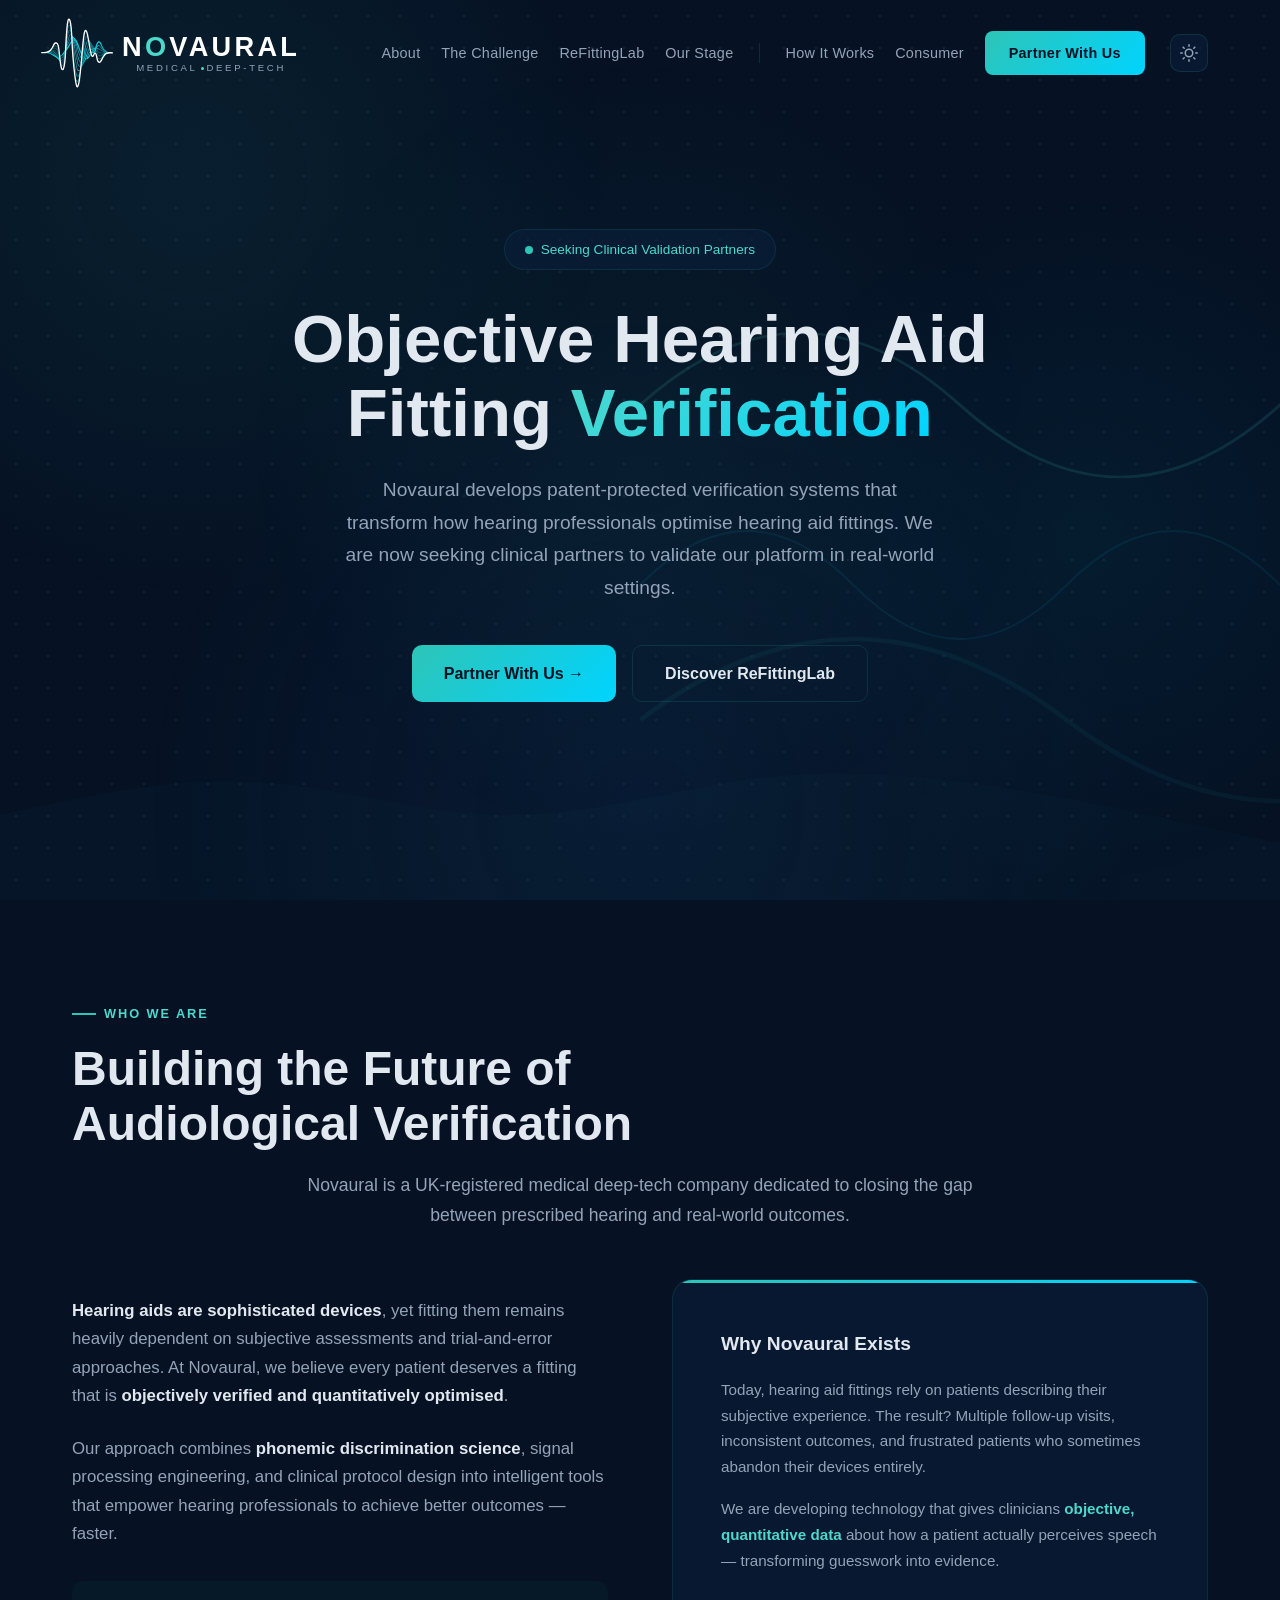
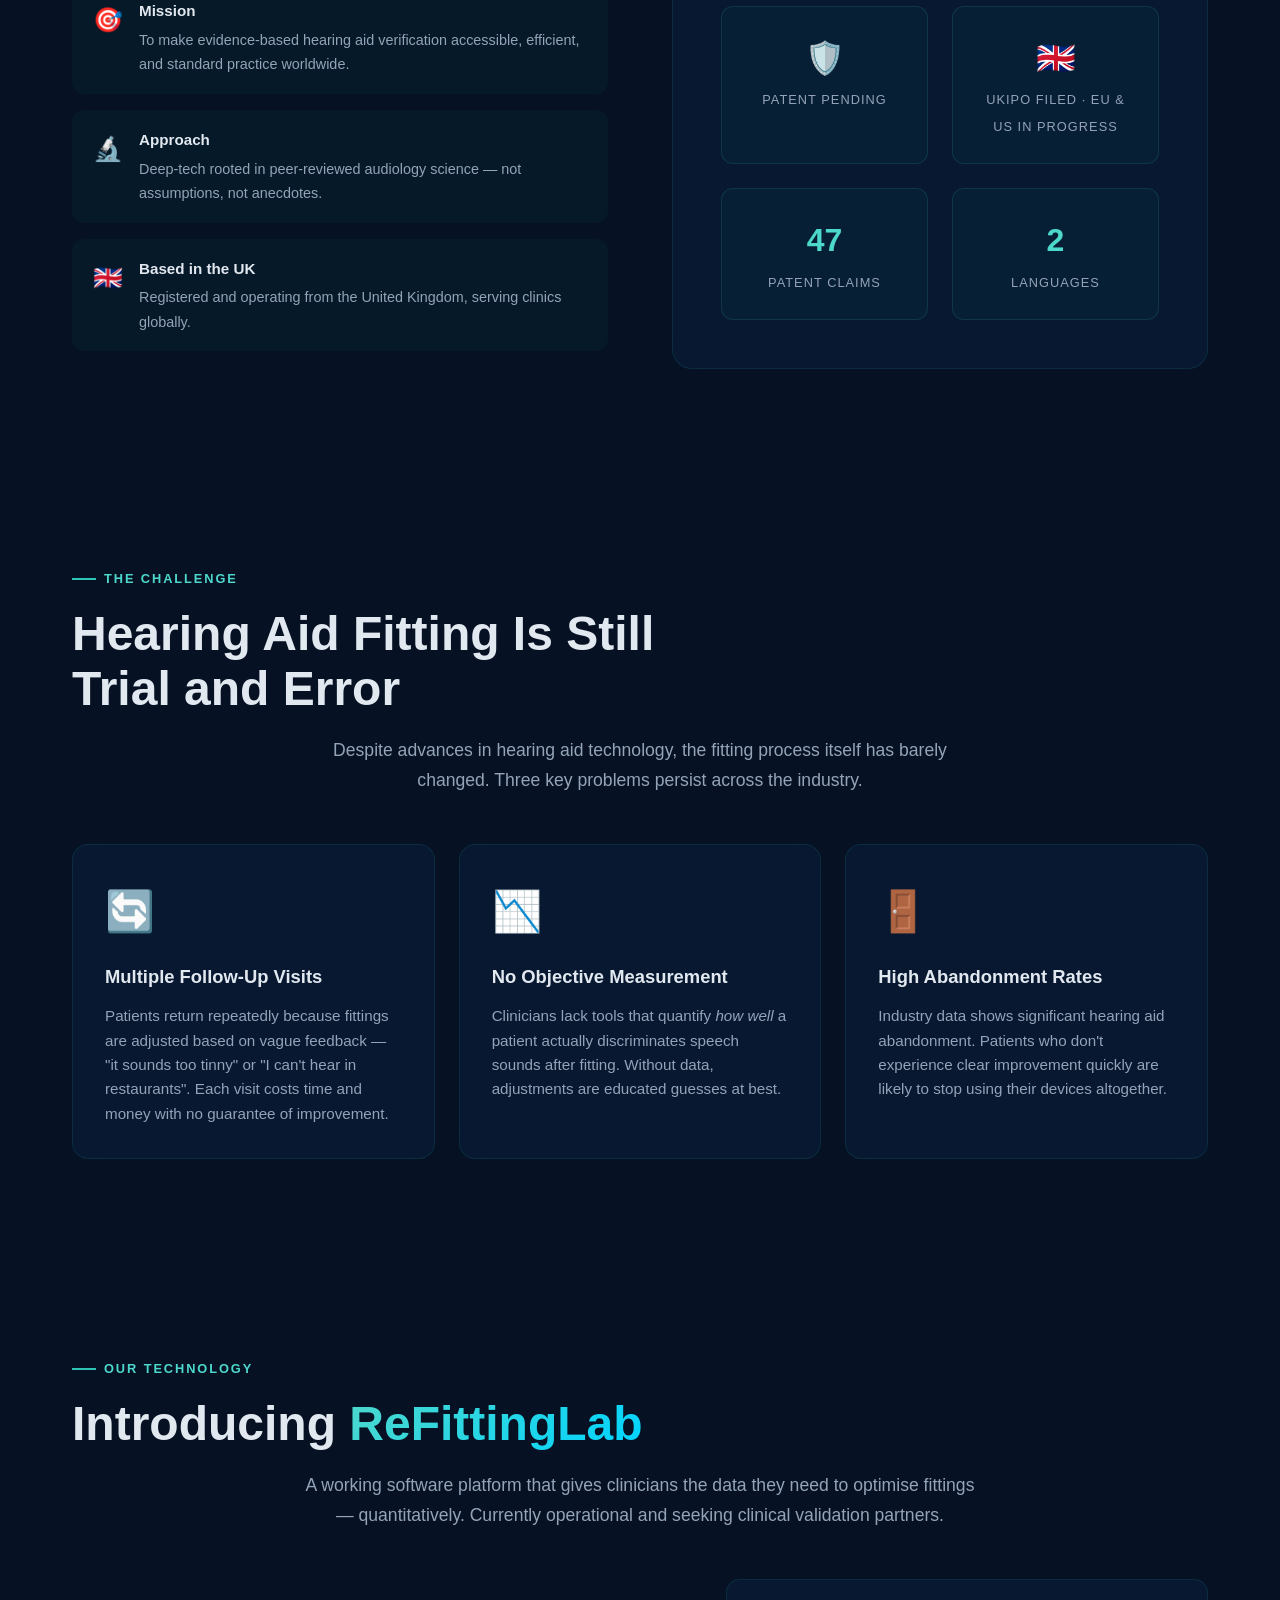
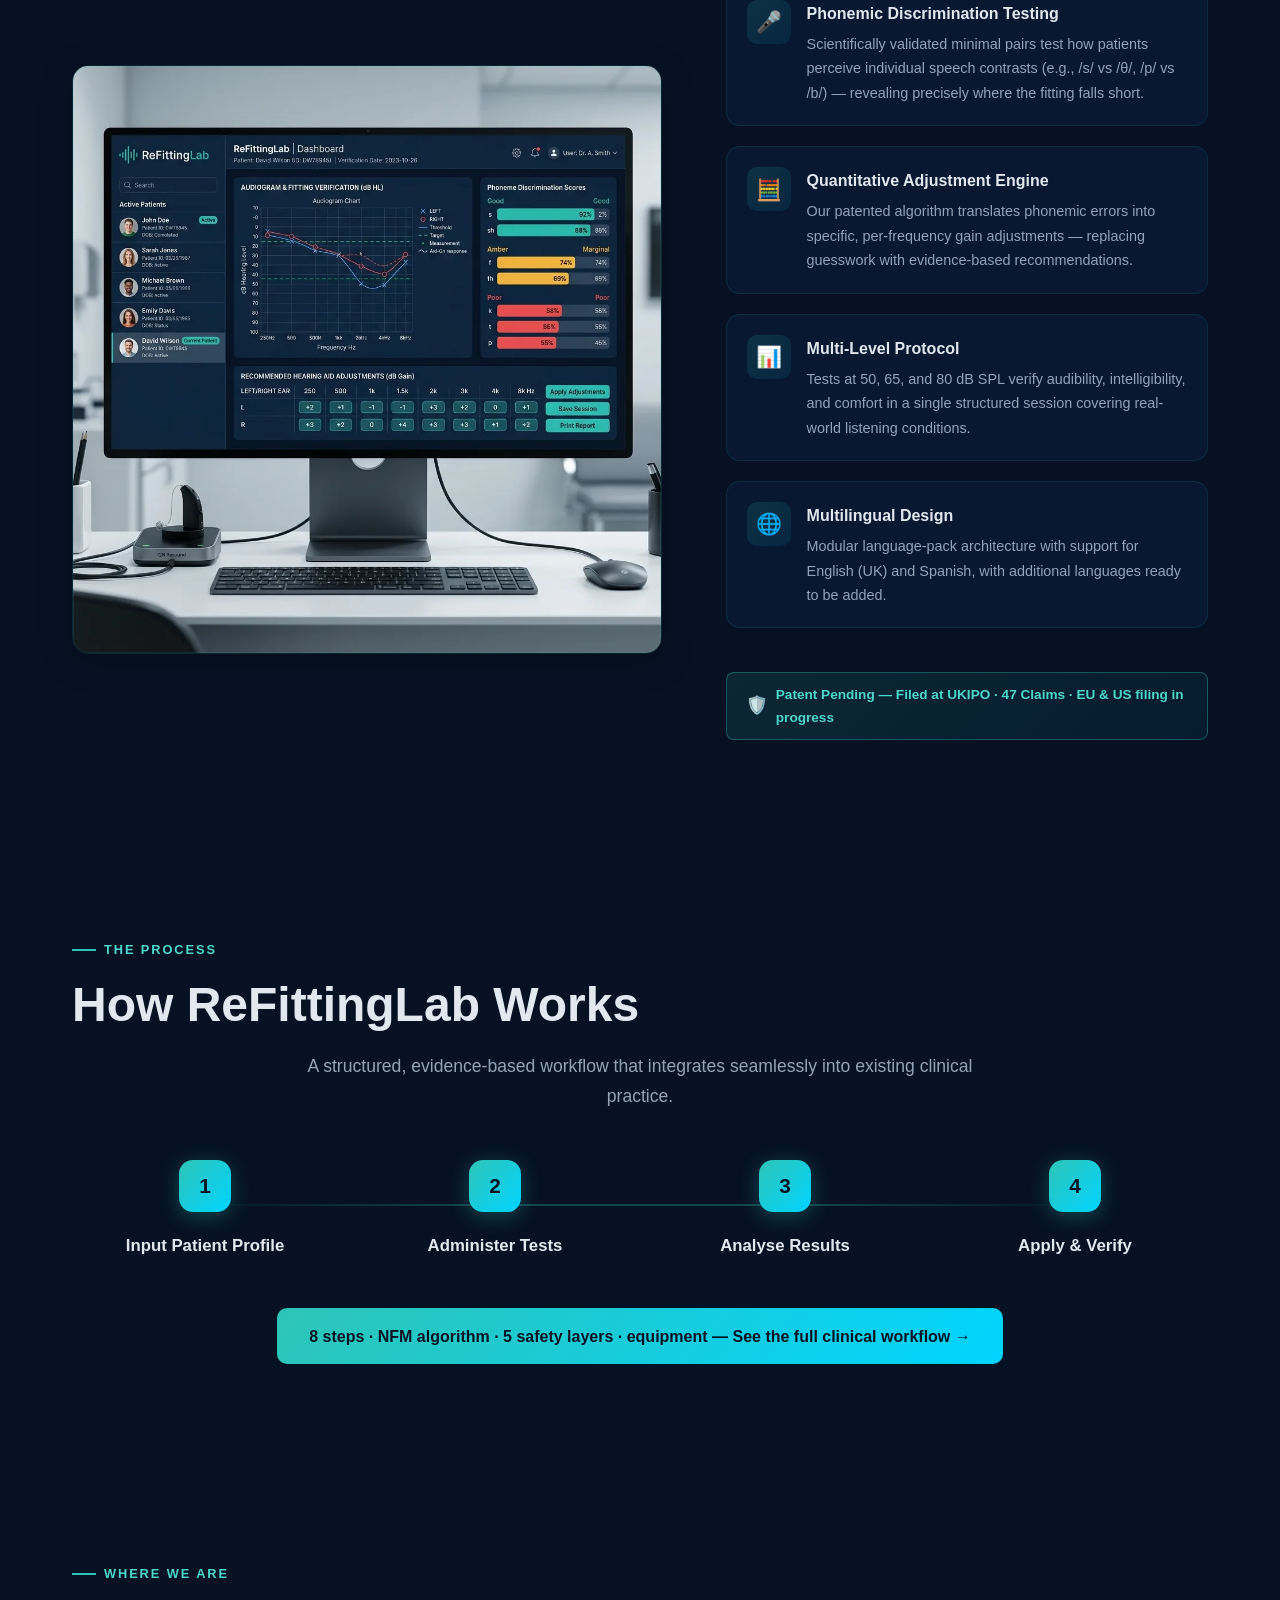
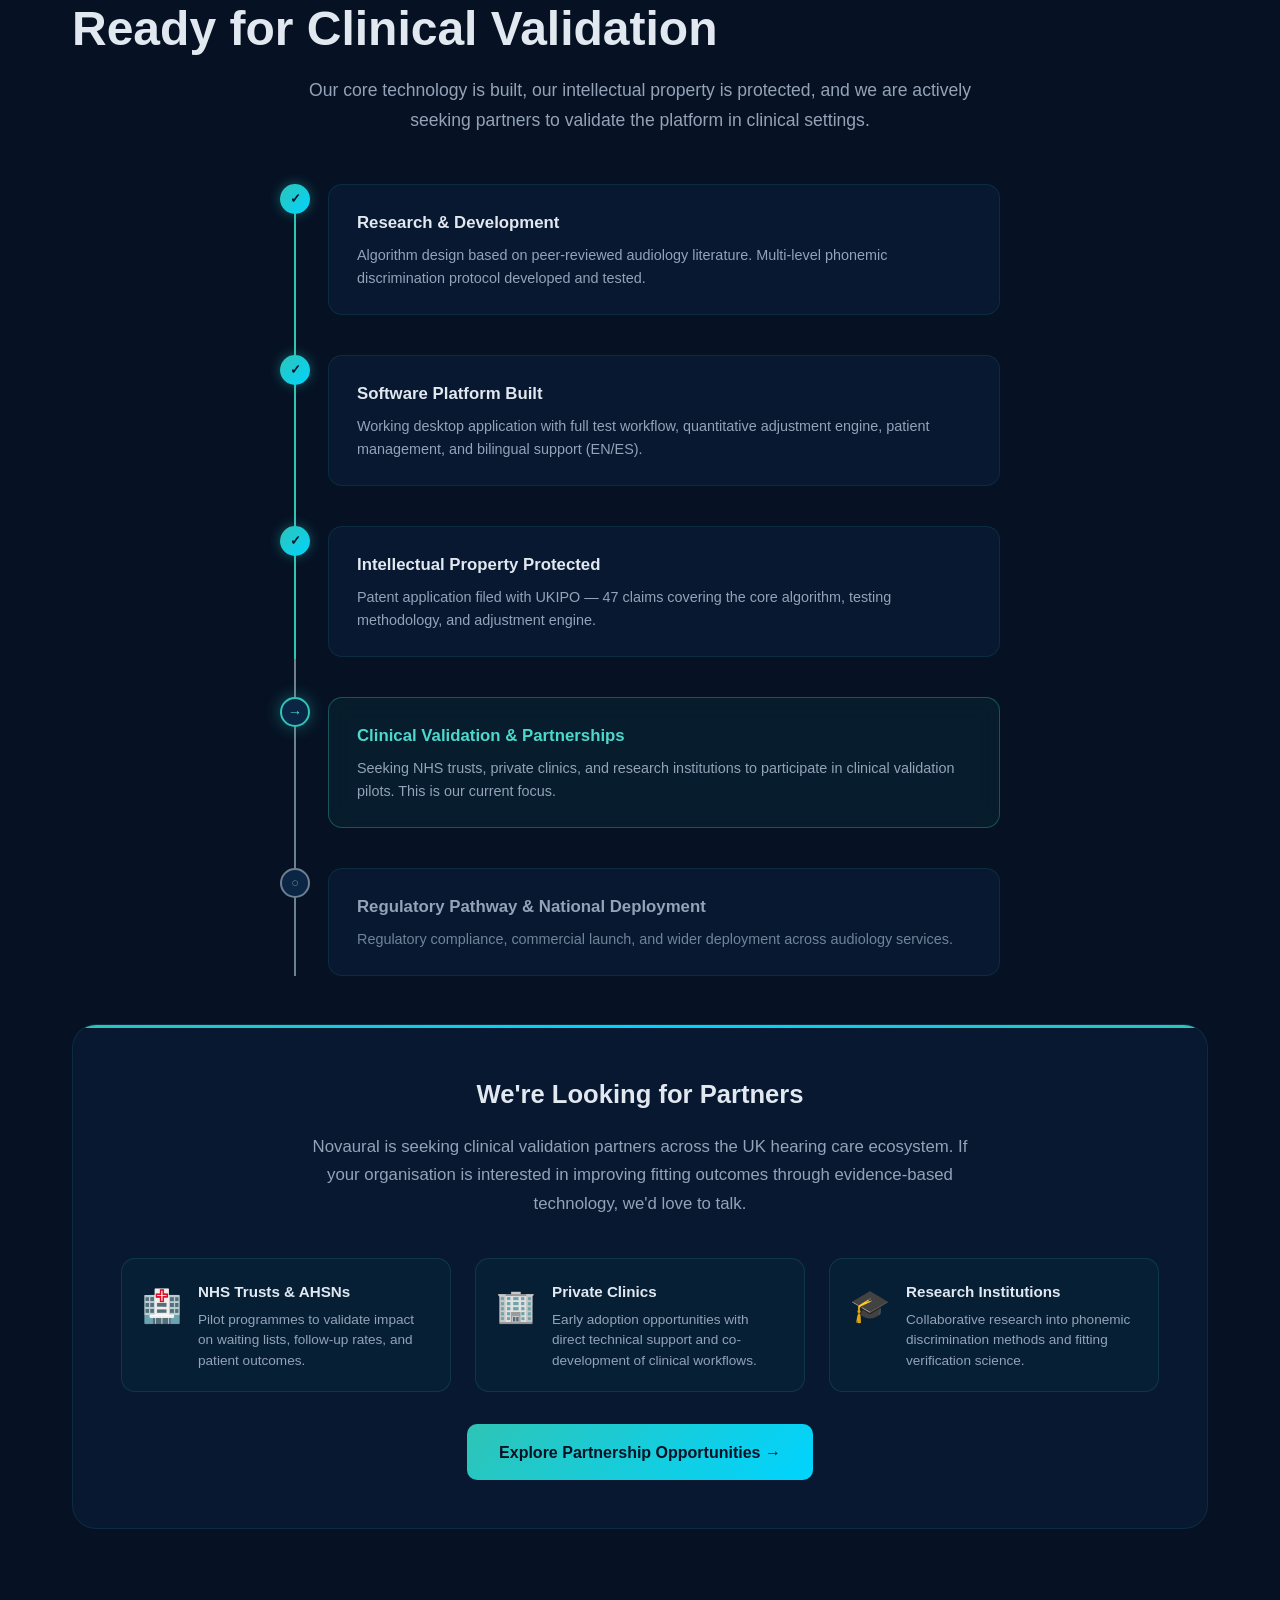
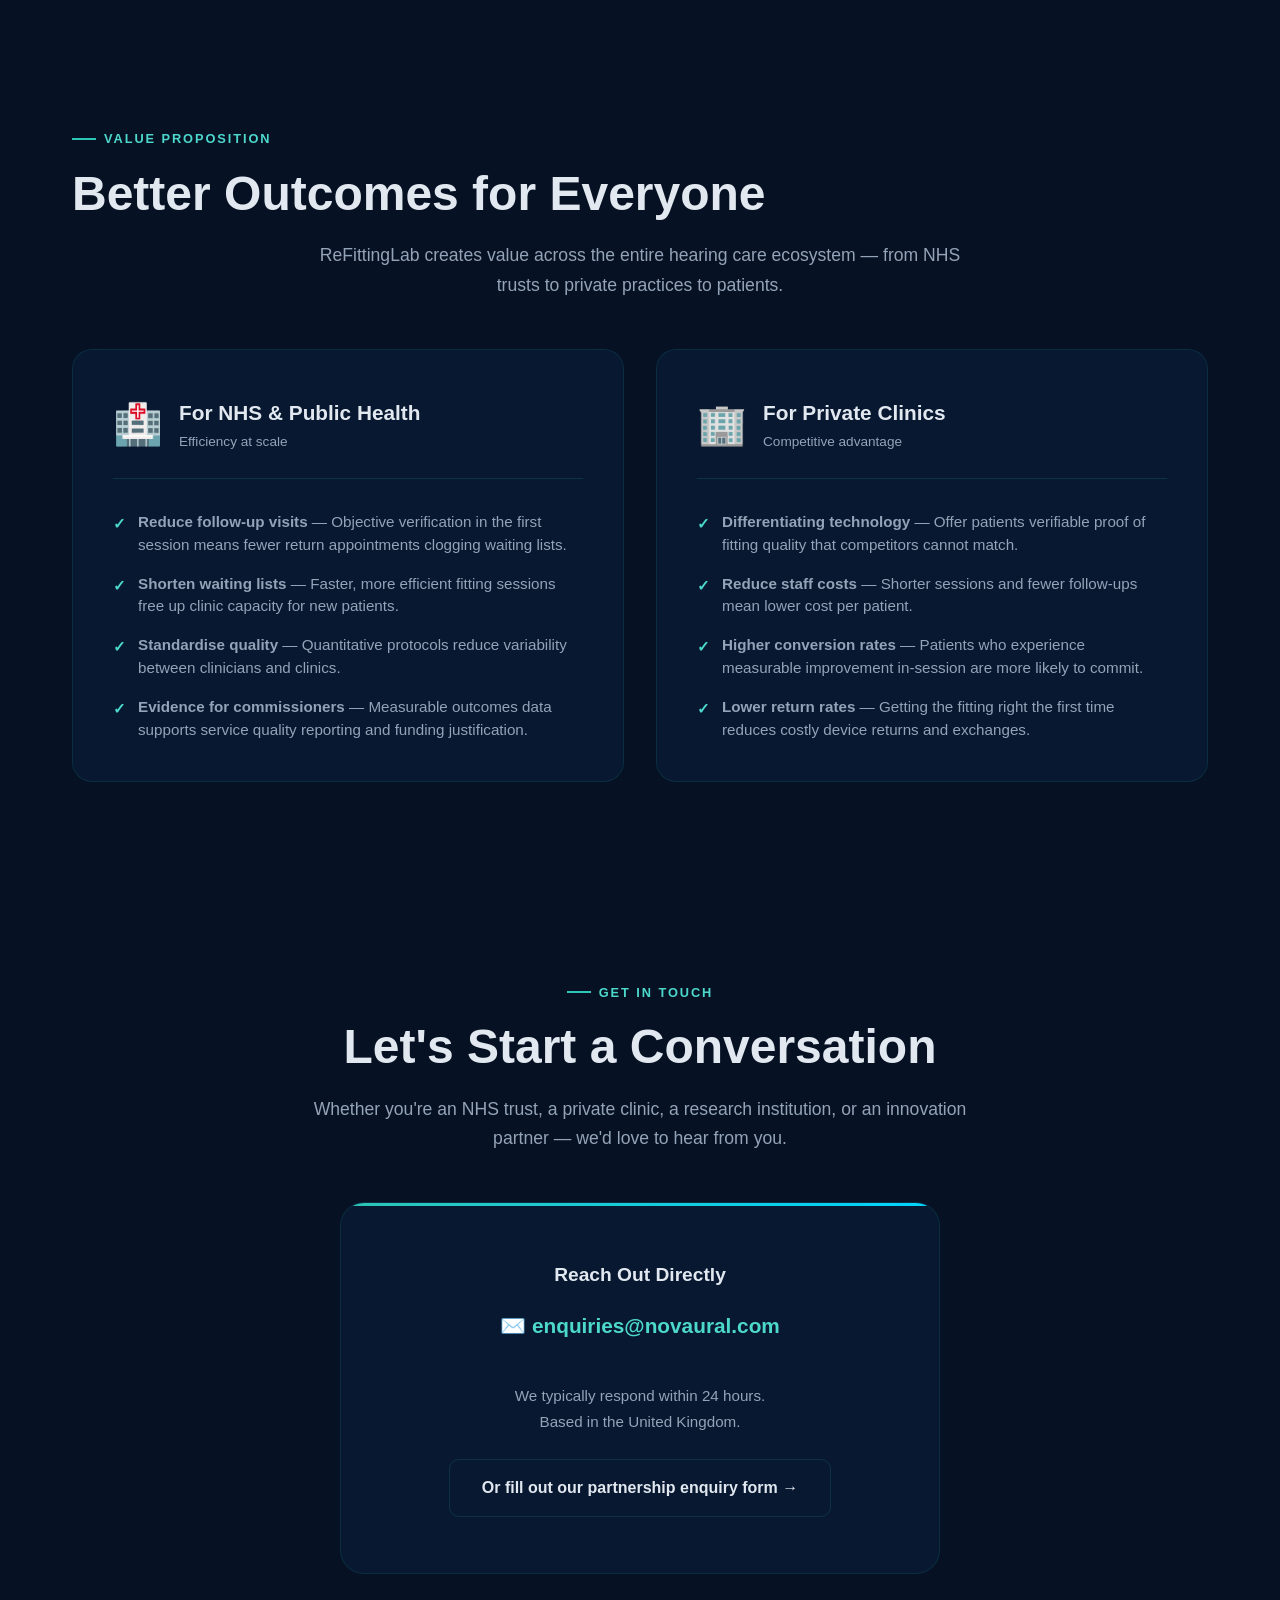
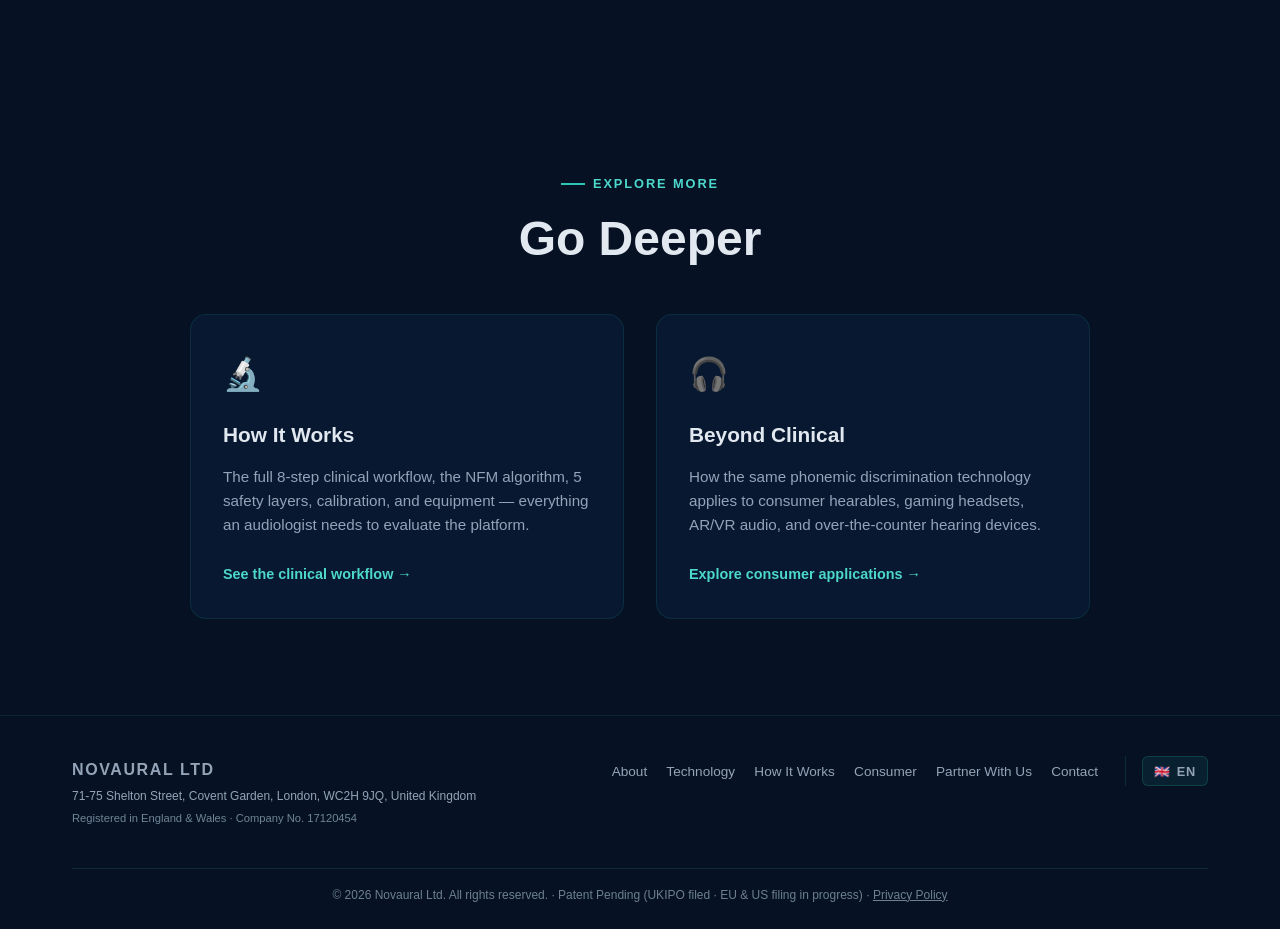
==== commit 8547222a: "feat(nav): S1+S2+S3+S4 — navbar separator, HiW teaser, Explore More section, reorder S4: Reorder nav" ====
--- a/index.html
+++ b/index.html
@@ -291,7 +291,7 @@
 
 <!-- [CRITICAL-CSS-START] -->
   <!-- Critical CSS (above-the-fold) - inlined for instant FCP -->
-  <style>:root{--navy-900:#061224;--navy-800:#0B2545;--teal-500:#2EC4B6;--teal-400:#4DD8CC;--cyan-accent:#00D4FF;--white:#FFFFFF;--gray-300:#CBD5E1;--gray-400:#94A3B8;--gray-500:#6F8598;--gray-600:#6E7F90;--text-primary:#E2E8F0;--text-secondary:#94A3B8;--text-accent:var(--teal-400);--text-on-teal:var(--navy-900);--text-muted:var(--gray-600);--text-logo:var(--white);--text-logo-sub:var(--gray-400);--bg-primary:var(--navy-900);--bg-navbar:rgba(6,18,36,0.92);--bg-navbar-mobile:rgba(6,18,36,0.98);--bg-teal-subtle:rgba(46,196,182,0.04);--bg-teal-light:rgba(46,196,182,0.08);--bg-teal-medium:rgba(46,196,182,0.15);--border-subtle:rgba(46,196,182,0.15);--border-glow:rgba(46,196,182,0.35);--border-teal-soft:rgba(46,196,182,0.1);--border-teal-med:rgba(46,196,182,0.2);--border-teal-strong:rgba(46,196,182,0.25);--glass-bg:rgba(11,37,69,0.4);--glass-border:rgba(46,196,182,0.12);--glass-shadow:0 8px 32px rgba(0,0,0,0.3);--shadow-card:rgba(0,0,0,0.2);--shadow-overlay:rgba(0,0,0,0.4);--glow-teal:rgba(46,196,182,0.4);--glow-teal-med:rgba(46,196,182,0.3);--glow-teal-subtle:rgba(46,196,182,0.15);--glow-teal-faint:rgba(46,196,182,0.08);--glow-teal-micro:rgba(46,196,182,0.06);--glow-teal400:rgba(77,216,204,0.5);--glow-teal400-soft:rgba(77,216,204,0.3);--glow-teal400-faint:rgba(77,216,204,0.2);--dot-grid-color:rgba(77,216,204,0.10);--orb-teal:rgba(46,196,182,0.08);--orb-cyan:rgba(0,212,255,0.05);--orb-navy:rgba(15,52,96,0.25);--section-padding:6rem 0;--container-max:1200px;--font-family:'Inter',-apple-system,BlinkMacSystemFont,sans-serif;}[data-theme="light"]{--text-primary:#1E293B;--text-secondary:#475569;--text-accent:#0F766E;--text-on-teal:#FFFFFF;--text-muted:#94A3B8;--text-logo:#1E293B;--text-logo-sub:#64748B;--bg-primary:#EFF3F8;--bg-navbar:rgba(241,245,250,0.95);--bg-navbar-mobile:rgba(241,245,250,0.98);--bg-teal-subtle:rgba(15,118,110,0.04);--bg-teal-light:rgba(15,118,110,0.07);--bg-teal-medium:rgba(15,118,110,0.12);--border-subtle:rgba(15,118,110,0.18);--border-glow:rgba(15,118,110,0.35);--border-teal-soft:rgba(15,118,110,0.12);--border-teal-med:rgba(15,118,110,0.22);--border-teal-strong:rgba(15,118,110,0.28);--glass-bg:rgba(255,255,255,0.75);--glass-border:rgba(15,118,110,0.15);--glass-shadow:0 4px 24px rgba(15,23,42,0.08),0 1px 3px rgba(15,23,42,0.06);--shadow-card:0 2px 12px rgba(15,23,42,0.07),0 1px 3px rgba(15,23,42,0.05);--shadow-overlay:rgba(15,23,42,0.15);--glow-teal:rgba(15,118,110,0.22);--glow-teal-med:rgba(15,118,110,0.16);--glow-teal-subtle:rgba(15,118,110,0.10);--glow-teal-faint:rgba(15,118,110,0.06);--glow-teal-micro:rgba(15,118,110,0.04);--glow-teal400:rgba(15,118,110,0.30);--glow-teal400-soft:rgba(15,118,110,0.18);--glow-teal400-faint:rgba(15,118,110,0.12);--dot-grid-color:rgba(15,118,110,0.06);--orb-teal:rgba(15,118,110,0.05);--orb-cyan:rgba(0,180,216,0.04);--orb-navy:rgba(203,213,225,0.5);--navy-900:#1E293B;--navy-800:#FFFFFF;--gray-400:#64748B;--gray-500:#475569;--gray-600:#5B6B80;--white:#1E293B;--teal-500:#0F766E;--teal-400:#0D9488;--cyan-accent:#0891B2;}.no-transitions,.no-transitions *{transition:none !important;}*,*::before,*::after{margin:0;padding:0;box-sizing:border-box;}html{scroll-behavior:smooth;font-size:16px;-webkit-text-size-adjust:100%;text-size-adjust:100%;overflow-x:hidden;}body{font-family:var(--font-family);background:var(--bg-primary);color:var(--text-primary);line-height:1.7;overflow-x:hidden;-webkit-font-smoothing:antialiased;}body::before{content:'';position:fixed;top:0;left:0;width:100%;height:100%;background-image:radial-gradient(circle,var(--dot-grid-color) 1px,transparent 1px);background-size:32px 32px;z-index:-2;pointer-events:none;}body::after{content:'';position:fixed;top:0;left:0;width:100%;height:100%;background:radial-gradient(ellipse 600px 600px at 15% 20%,var(--orb-teal) 0%,transparent 70%),radial-gradient(ellipse 500px 500px at 85% 60%,var(--orb-cyan) 0%,transparent 70%),radial-gradient(ellipse 700px 700px at 50% 90%,var(--orb-navy) 0%,transparent 70%);z-index:-1;pointer-events:none;}[data-theme="light"] body::before{background-image:linear-gradient(rgba(15,118,110,0.04) 1px,transparent 1px),linear-gradient(90deg,rgba(15,118,110,0.04) 1px,transparent 1px);background-size:40px 40px;}.container{max-width:var(--container-max);margin:0 auto;padding:0 2rem;}.navbar{position:fixed;top:0;left:0;width:100%;z-index:1000;padding:1rem 0;transition:background-color 0.4s ease,padding 0.4s ease,backdrop-filter 0.4s ease;backdrop-filter:blur(0px);}.navbar.scrolled{background:var(--bg-navbar);backdrop-filter:blur(20px);border-bottom:1px solid var(--glass-border);padding:0.6rem 0;}.nav-content{display:flex;align-items:center;justify-content:space-between;max-width:var(--container-max);margin:0 auto;padding:0 2rem 0 0;}.nav-logo{display:flex;align-items:center;gap:0.5rem;text-decoration:none;color:var(--white);margin-right:4rem;}.nav-logo img{height:74px;width:auto;transition:transform 0.4s ease,filter 0.4s ease;}.nav-logo-svg{height:74px;width:auto;color:var(--text-logo);transition:transform 0.4s ease,filter 0.4s ease,color 0.3s ease;will-change:transform,filter;}.nav-logo-text{display:flex;flex-direction:column;line-height:1;}.nav-logo-brand{font-family:'Montserrat',sans-serif;font-size:1.7rem;font-weight:700;letter-spacing:0.12em;color:var(--text-logo);display:flex;align-items:center;}.nav-logo-brand .logo-o{color:var(--teal-400);display:inline-block;}.nav-logo-sub{font-family:'Montserrat',sans-serif;font-size:0.6rem;font-weight:500;letter-spacing:0.28em;color:var(--text-logo-sub);margin-top:3px;text-align:center;}.nav-logo-sub .sub-dot{display:inline-block;width:3px;height:3px;border-radius:50%;background:var(--teal-400);vertical-align:middle;margin:0 0.3em;}.nav-links{display:flex;list-style:none;gap:1.3rem;align-items:center;}.nav-links a{color:var(--text-secondary);text-decoration:none;font-size:0.9rem;font-weight:500;letter-spacing:0.02em;position:relative;display:inline-block;}.nav-links a::after{content:'';position:absolute;bottom:-4px;left:0;width:0;height:2px;background:var(--teal-500);}.nav-links .nav-cta{background:linear-gradient(135deg,var(--teal-500),var(--cyan-accent));color:var(--text-on-teal);padding:0.6rem 1.5rem;border-radius:8px;font-weight:600;white-space:nowrap;}.nav-links .nav-cta::after{display:none;}.nav-toggle{display:none;flex-direction:column;align-items:center;justify-content:center;gap:5px;cursor:pointer;background:none;border:none;padding:4px;min-width:44px;min-height:44px;}.nav-toggle span{display:block;width:24px;height:2px;background:var(--text-primary);border-radius:2px;}.lang-selector-container{display:flex;align-items:center;margin-left:0.5rem;padding-left:1rem;border-left:1px solid var(--border-subtle);}.scroll-progress{position:absolute;top:100%;left:0;height:3px;background:linear-gradient(90deg,var(--teal-400),var(--cyan-accent));width:0%;z-index:1;pointer-events:none;}.hero{min-height:100vh;min-height:100dvh;display:flex;align-items:center;justify-content:center;text-align:center;position:relative;padding:8rem 2rem 6rem;overflow:hidden;}.hero::before{content:'';position:absolute;top:50%;left:50%;width:800px;height:800px;transform:translate(-50%,-50%);background:radial-gradient(circle,var(--glow-teal-micro) 0%,transparent 70%);animation:heroGlow 8s ease-in-out infinite;pointer-events:none;}.hero-waveforms{position:absolute;top:0;left:0;width:100%;height:100%;pointer-events:none;overflow:hidden;}.waveform{position:absolute;width:200%;height:40%;}.waveform-1{top:25%;animation:waveScroll 18s linear infinite;}.waveform-2{top:45%;animation:waveScroll 14s linear infinite reverse;}.waveform-3{top:60%;animation:waveScroll 22s linear infinite;}.hero-content{max-width:800px;z-index:1;will-change:transform,opacity;}.hero-badge{display:inline-flex;align-items:center;gap:0.5rem;background:var(--glass-bg);border:1px solid var(--glass-border);border-radius:50px;padding:0.5rem 1.25rem;font-size:0.85rem;color:var(--teal-400);margin-bottom:2rem;backdrop-filter:blur(10px);animation:fadeInUp 0.8s ease;}.hero-badge .dot{width:8px;height:8px;background:var(--teal-500);border-radius:50%;animation:pulse-dot 2s infinite;}.hero h1{font-size:clamp(2.5rem,6vw,4.2rem);font-weight:800;line-height:1.1;margin-bottom:1.5rem;animation:heroSlideUp 0.6s ease both;}.hero h1 .gradient-text{background:linear-gradient(135deg,var(--teal-400),var(--cyan-accent));-webkit-background-clip:text;-webkit-text-fill-color:transparent;background-clip:text;}.gradient-text{background:linear-gradient(135deg,var(--teal-400),var(--cyan-accent));-webkit-background-clip:text;-webkit-text-fill-color:transparent;background-clip:text;}.hero-subtitle{font-size:1.2rem;color:var(--text-secondary);margin-bottom:2.5rem;max-width:600px;margin-left:auto;margin-right:auto;animation:fadeInUp 0.8s ease 0.2s both;}.hero-cta{display:flex;gap:1rem;justify-content:center;flex-wrap:wrap;animation:fadeInUp 0.8s ease 0.3s both;}.hero-wave{position:absolute;bottom:0;left:0;width:100%;opacity:0.08;}.btn-primary{display:inline-flex;align-items:center;gap:0.5rem;background:linear-gradient(135deg,var(--teal-500),var(--cyan-accent));color:var(--text-on-teal);padding:0.9rem 2rem;border-radius:10px;text-decoration:none;font-weight:700;font-size:1rem;border:none;cursor:pointer;}.btn-secondary{display:inline-flex;align-items:center;gap:0.5rem;background:transparent;color:var(--text-primary);padding:0.9rem 2rem;border-radius:10px;text-decoration:none;font-weight:600;font-size:1rem;border:1px solid var(--border-subtle);}section{padding:var(--section-padding);}.section-label{display:inline-flex;align-items:center;gap:0.5rem;font-size:0.8rem;font-weight:600;color:var(--teal-400);text-transform:uppercase;letter-spacing:0.15em;margin-bottom:1rem;}.section-label::before{content:'';width:24px;height:2px;background:var(--teal-500);}.section-title{font-size:clamp(2rem,4vw,3rem);font-weight:800;line-height:1.15;margin-bottom:1.25rem;}.section-subtitle{font-size:1.1rem;color:var(--text-secondary);max-width:680px;line-height:1.7;}.collab-hero{padding-top:10rem;padding-bottom:4rem;text-align:center;}.skip-link{position:absolute;top:-100%;left:0;z-index:10000;padding:0.8rem 1.5rem;background:var(--teal-400);color:var(--navy-900);font-weight:600;font-size:0.95rem;text-decoration:none;border-radius:0 0 8px 0;transition:top 0.15s ease;}.skip-link:focus{top:0;}@keyframes fadeInUp{from{opacity:0;transform:translateY(30px);}to{opacity:1;transform:translateY(0);}}@keyframes pulse-dot{0%,100%{opacity:1;}50%{opacity:0.4;}}@keyframes heroGlow{0%,100%{opacity:0.4;transform:translate(-50%,-50%) scale(1);}50%{opacity:1;transform:translate(-50%,-50%) scale(1.3);}}@keyframes waveScroll{0%{transform:translateX(0);}100%{transform:translateX(-50%);}}@keyframes heroSlideUp{from{transform:translateY(20px);}to{transform:translateY(0);}}.fade-in{opacity:0;transform:translateY(40px);}@media (max-width:1200px){.nav-links{gap:1rem;}.nav-links a{font-size:0.82rem;}.nav-cta{padding:0.5rem 1rem;font-size:0.82rem;}.nav-logo-brand{font-size:1.4rem;}.nav-logo-sub{font-size:0.5rem;}.nav-logo img{height:40px;}.nav-logo{margin-right:1rem;}}@media (max-width:1024px){.nav-links{gap:0.6rem;}.nav-links a{font-size:0.78rem;}.nav-cta{padding:0.45rem 0.8rem;font-size:0.78rem;}.nav-logo-brand{font-size:1.2rem;}.nav-logo-sub{font-size:0.45rem;}.nav-logo img{height:34px;}.nav-logo{margin-right:0.5rem;}}@media (max-width:900px){:root{--section-padding:4rem 0;}.nav-links{display:none;position:fixed;top:0;left:0;width:100%;height:100vh;height:100dvh;background:var(--bg-navbar-mobile);flex-direction:column;justify-content:center;gap:2rem;backdrop-filter:blur(20px);}.nav-links.active{display:flex;}.nav-links a{font-size:1.2rem;}.nav-toggle{display:flex;z-index:1001;}.hero{padding:7rem 1.5rem 4rem;}.collab-hero{padding-top:8rem;}}@media (max-width:480px){.hero h1{font-size:2rem;}.hero-subtitle{font-size:1rem;}.section-title{font-size:1.8rem;}}</style>
+  <style>:root{--navy-900:#061224;--navy-800:#0B2545;--teal-500:#2EC4B6;--teal-400:#4DD8CC;--cyan-accent:#00D4FF;--white:#FFFFFF;--gray-300:#CBD5E1;--gray-400:#94A3B8;--gray-500:#6F8598;--gray-600:#6E7F90;--text-primary:#E2E8F0;--text-secondary:#94A3B8;--text-accent:var(--teal-400);--text-on-teal:var(--navy-900);--text-muted:var(--gray-600);--text-logo:var(--white);--text-logo-sub:var(--gray-400);--bg-primary:var(--navy-900);--bg-navbar:rgba(6,18,36,0.92);--bg-navbar-mobile:rgba(6,18,36,0.98);--bg-teal-subtle:rgba(46,196,182,0.04);--bg-teal-light:rgba(46,196,182,0.08);--bg-teal-medium:rgba(46,196,182,0.15);--border-subtle:rgba(46,196,182,0.15);--border-glow:rgba(46,196,182,0.35);--border-teal-soft:rgba(46,196,182,0.1);--border-teal-med:rgba(46,196,182,0.2);--border-teal-strong:rgba(46,196,182,0.25);--glass-bg:rgba(11,37,69,0.4);--glass-border:rgba(46,196,182,0.12);--glass-shadow:0 8px 32px rgba(0,0,0,0.3);--shadow-card:rgba(0,0,0,0.2);--shadow-overlay:rgba(0,0,0,0.4);--glow-teal:rgba(46,196,182,0.4);--glow-teal-med:rgba(46,196,182,0.3);--glow-teal-subtle:rgba(46,196,182,0.15);--glow-teal-faint:rgba(46,196,182,0.08);--glow-teal-micro:rgba(46,196,182,0.06);--glow-teal400:rgba(77,216,204,0.5);--glow-teal400-soft:rgba(77,216,204,0.3);--glow-teal400-faint:rgba(77,216,204,0.2);--dot-grid-color:rgba(77,216,204,0.10);--orb-teal:rgba(46,196,182,0.08);--orb-cyan:rgba(0,212,255,0.05);--orb-navy:rgba(15,52,96,0.25);--section-padding:6rem 0;--container-max:1200px;--font-family:'Inter',-apple-system,BlinkMacSystemFont,sans-serif;}[data-theme="light"]{--text-primary:#1E293B;--text-secondary:#475569;--text-accent:#0F766E;--text-on-teal:#FFFFFF;--text-muted:#94A3B8;--text-logo:#1E293B;--text-logo-sub:#64748B;--bg-primary:#EFF3F8;--bg-navbar:rgba(241,245,250,0.95);--bg-navbar-mobile:rgba(241,245,250,0.98);--bg-teal-subtle:rgba(15,118,110,0.04);--bg-teal-light:rgba(15,118,110,0.07);--bg-teal-medium:rgba(15,118,110,0.12);--border-subtle:rgba(15,118,110,0.18);--border-glow:rgba(15,118,110,0.35);--border-teal-soft:rgba(15,118,110,0.12);--border-teal-med:rgba(15,118,110,0.22);--border-teal-strong:rgba(15,118,110,0.28);--glass-bg:rgba(255,255,255,0.75);--glass-border:rgba(15,118,110,0.15);--glass-shadow:0 4px 24px rgba(15,23,42,0.08),0 1px 3px rgba(15,23,42,0.06);--shadow-card:0 2px 12px rgba(15,23,42,0.07),0 1px 3px rgba(15,23,42,0.05);--shadow-overlay:rgba(15,23,42,0.15);--glow-teal:rgba(15,118,110,0.22);--glow-teal-med:rgba(15,118,110,0.16);--glow-teal-subtle:rgba(15,118,110,0.10);--glow-teal-faint:rgba(15,118,110,0.06);--glow-teal-micro:rgba(15,118,110,0.04);--glow-teal400:rgba(15,118,110,0.30);--glow-teal400-soft:rgba(15,118,110,0.18);--glow-teal400-faint:rgba(15,118,110,0.12);--dot-grid-color:rgba(15,118,110,0.06);--orb-teal:rgba(15,118,110,0.05);--orb-cyan:rgba(0,180,216,0.04);--orb-navy:rgba(203,213,225,0.5);--navy-900:#1E293B;--navy-800:#FFFFFF;--gray-400:#64748B;--gray-500:#475569;--gray-600:#5B6B80;--white:#1E293B;--teal-500:#0F766E;--teal-400:#0D9488;--cyan-accent:#0891B2;}.no-transitions,.no-transitions *{transition:none !important;}*,*::before,*::after{margin:0;padding:0;box-sizing:border-box;}html{scroll-behavior:smooth;font-size:16px;-webkit-text-size-adjust:100%;text-size-adjust:100%;overflow-x:hidden;}body{font-family:var(--font-family);background:var(--bg-primary);color:var(--text-primary);line-height:1.7;overflow-x:hidden;overflow-wrap:break-word;-webkit-font-smoothing:antialiased;}body::before{content:'';position:fixed;top:0;left:0;width:100%;height:100%;background-image:radial-gradient(circle,var(--dot-grid-color) 1px,transparent 1px);background-size:32px 32px;z-index:-2;pointer-events:none;}body::after{content:'';position:fixed;top:0;left:0;width:100%;height:100%;background:radial-gradient(ellipse 600px 600px at 15% 20%,var(--orb-teal) 0%,transparent 70%),radial-gradient(ellipse 500px 500px at 85% 60%,var(--orb-cyan) 0%,transparent 70%),radial-gradient(ellipse 700px 700px at 50% 90%,var(--orb-navy) 0%,transparent 70%);z-index:-1;pointer-events:none;}[data-theme="light"] body::before{background-image:linear-gradient(rgba(15,118,110,0.04) 1px,transparent 1px),linear-gradient(90deg,rgba(15,118,110,0.04) 1px,transparent 1px);background-size:40px 40px;}.container{max-width:var(--container-max);margin:0 auto;padding:0 2rem;}.navbar{position:fixed;top:0;left:0;width:100%;z-index:1000;padding:1rem 0;transition:background-color 0.4s ease,padding 0.4s ease,backdrop-filter 0.4s ease;backdrop-filter:blur(0px);}.navbar.scrolled{background:var(--bg-navbar);backdrop-filter:blur(20px);border-bottom:1px solid var(--glass-border);padding:0.6rem 0;}.nav-content{display:flex;align-items:center;justify-content:space-between;max-width:var(--container-max);margin:0 auto;padding:0 2rem 0 0;}.nav-logo{display:flex;align-items:center;gap:0.5rem;text-decoration:none;color:var(--white);margin-right:4rem;}.nav-logo img{height:74px;width:auto;transition:transform 0.4s ease,filter 0.4s ease;}.nav-logo-svg{height:74px;width:auto;color:var(--text-logo);transition:transform 0.4s ease,filter 0.4s ease,color 0.3s ease;will-change:transform,filter;}.nav-logo-text{display:flex;flex-direction:column;line-height:1;}.nav-logo-brand{font-family:'Montserrat',sans-serif;font-size:1.7rem;font-weight:700;letter-spacing:0.12em;color:var(--text-logo);display:flex;align-items:center;}.nav-logo-brand .logo-o{color:var(--teal-400);display:inline-block;}.nav-logo-sub{font-family:'Montserrat',sans-serif;font-size:0.6rem;font-weight:500;letter-spacing:0.28em;color:var(--text-logo-sub);margin-top:3px;text-align:center;}.nav-logo-sub .sub-dot{display:inline-block;width:3px;height:3px;border-radius:50%;background:var(--teal-400);vertical-align:middle;margin:0 0.3em;}.nav-links{display:flex;list-style:none;gap:1.3rem;align-items:center;}.nav-links a{color:var(--text-secondary);text-decoration:none;font-size:0.9rem;font-weight:500;letter-spacing:0.02em;position:relative;display:inline-block;}.nav-links a::after{content:'';position:absolute;bottom:-4px;left:0;width:0;height:2px;background:var(--teal-500);}.nav-links .nav-cta{background:linear-gradient(135deg,var(--teal-500),var(--cyan-accent));color:var(--text-on-teal);padding:0.6rem 1.5rem;border-radius:8px;font-weight:600;white-space:nowrap;}.nav-links .nav-cta::after{display:none;}.nav-toggle{display:none;flex-direction:column;align-items:center;justify-content:center;gap:5px;cursor:pointer;background:none;border:none;padding:4px;min-width:44px;min-height:44px;}.nav-toggle span{display:block;width:24px;height:2px;background:var(--text-primary);border-radius:2px;}.lang-selector-container{display:flex;align-items:center;margin-left:0.5rem;padding-left:1rem;border-left:1px solid var(--border-subtle);}.scroll-progress{position:absolute;top:100%;left:0;height:3px;background:linear-gradient(90deg,var(--teal-400),var(--cyan-accent));width:0%;z-index:1;pointer-events:none;}.hero{min-height:100vh;min-height:100dvh;display:flex;align-items:center;justify-content:center;text-align:center;position:relative;padding:8rem 2rem 6rem;overflow:hidden;}.hero::before{content:'';position:absolute;top:50%;left:50%;width:800px;height:800px;transform:translate(-50%,-50%);background:radial-gradient(circle,var(--glow-teal-micro) 0%,transparent 70%);animation:heroGlow 8s ease-in-out infinite;pointer-events:none;}.hero-waveforms{position:absolute;top:0;left:0;width:100%;height:100%;pointer-events:none;overflow:hidden;}.waveform{position:absolute;width:200%;height:40%;}.waveform-1{top:25%;animation:waveScroll 18s linear infinite;}.waveform-2{top:45%;animation:waveScroll 14s linear infinite reverse;}.waveform-3{top:60%;animation:waveScroll 22s linear infinite;}.hero-content{max-width:800px;z-index:1;will-change:transform,opacity;}.hero-badge{display:inline-flex;align-items:center;gap:0.5rem;background:var(--glass-bg);border:1px solid var(--glass-border);border-radius:50px;padding:0.5rem 1.25rem;font-size:0.85rem;color:var(--teal-400);margin-bottom:2rem;backdrop-filter:blur(10px);animation:fadeInUp 0.8s ease;}.hero-badge .dot{width:8px;height:8px;background:var(--teal-500);border-radius:50%;animation:pulse-dot 2s infinite;}.hero h1{font-size:clamp(2.5rem,6vw,4.2rem);font-weight:800;line-height:1.1;margin-bottom:1.5rem;animation:heroSlideUp 0.6s ease both;}.hero h1 .gradient-text{background:linear-gradient(135deg,var(--teal-400),var(--cyan-accent));-webkit-background-clip:text;-webkit-text-fill-color:transparent;background-clip:text;}.gradient-text{background:linear-gradient(135deg,var(--teal-400),var(--cyan-accent));-webkit-background-clip:text;-webkit-text-fill-color:transparent;background-clip:text;}.hero-subtitle{font-size:1.2rem;color:var(--text-secondary);margin-bottom:2.5rem;max-width:600px;margin-left:auto;margin-right:auto;animation:fadeInUp 0.8s ease 0.2s both;}.hero-cta{display:flex;gap:1rem;justify-content:center;flex-wrap:wrap;animation:fadeInUp 0.8s ease 0.3s both;}.hero-wave{position:absolute;bottom:0;left:0;width:100%;opacity:0.08;}.btn-primary{display:inline-flex;align-items:center;gap:0.5rem;background:linear-gradient(135deg,var(--teal-500),var(--cyan-accent));color:var(--text-on-teal);padding:0.9rem 2rem;border-radius:10px;text-decoration:none;font-weight:700;font-size:1rem;border:none;cursor:pointer;}.btn-secondary{display:inline-flex;align-items:center;gap:0.5rem;background:transparent;color:var(--text-primary);padding:0.9rem 2rem;border-radius:10px;text-decoration:none;font-weight:600;font-size:1rem;border:1px solid var(--border-subtle);}section{padding:var(--section-padding);}.section-label{display:inline-flex;align-items:center;gap:0.5rem;font-size:0.8rem;font-weight:600;color:var(--teal-400);text-transform:uppercase;letter-spacing:0.15em;margin-bottom:1rem;}.section-label::before{content:'';width:24px;height:2px;background:var(--teal-500);}.section-title{font-size:clamp(2rem,4vw,3rem);font-weight:800;line-height:1.15;margin-bottom:1.25rem;}.section-subtitle{font-size:1.1rem;color:var(--text-secondary);max-width:680px;line-height:1.7;}.collab-hero{padding-top:10rem;padding-bottom:4rem;text-align:center;}.skip-link{position:absolute;top:-100%;left:0;z-index:10000;padding:0.8rem 1.5rem;background:var(--teal-400);color:var(--navy-900);font-weight:600;font-size:0.95rem;text-decoration:none;border-radius:0 0 8px 0;transition:top 0.15s ease;}.skip-link:focus{top:0;}@keyframes fadeInUp{from{opacity:0;transform:translateY(30px);}to{opacity:1;transform:translateY(0);}}@keyframes pulse-dot{0%,100%{opacity:1;}50%{opacity:0.4;}}@keyframes heroGlow{0%,100%{opacity:0.4;transform:translate(-50%,-50%) scale(1);}50%{opacity:1;transform:translate(-50%,-50%) scale(1.3);}}@keyframes waveScroll{0%{transform:translateX(0);}100%{transform:translateX(-50%);}}@keyframes heroSlideUp{from{transform:translateY(20px);}to{transform:translateY(0);}}.fade-in{opacity:0;transform:translateY(40px);}@media (max-width:1200px){.nav-links{gap:1rem;}.nav-links a{font-size:0.82rem;}.nav-cta{padding:0.5rem 1rem;font-size:0.82rem;}.nav-logo-brand{font-size:1.4rem;}.nav-logo-sub{font-size:0.5rem;}.nav-logo img{height:40px;}.nav-logo{margin-right:1rem;}}@media (max-width:1024px){.nav-links{gap:0.6rem;}.nav-links a{font-size:0.78rem;}.nav-cta{padding:0.45rem 0.8rem;font-size:0.78rem;}.nav-logo-brand{font-size:1.2rem;}.nav-logo-sub{font-size:0.45rem;}.nav-logo img{height:34px;}.nav-logo{margin-right:0.5rem;}}@media (max-width:900px){:root{--section-padding:4rem 0;}.nav-links{display:none;position:fixed;top:0;left:0;width:100%;height:100vh;height:100dvh;background:var(--bg-navbar-mobile);flex-direction:column;justify-content:center;gap:2rem;backdrop-filter:blur(20px);}.nav-links.active{display:flex;}.nav-links a{font-size:1.2rem;}.nav-toggle{display:flex;z-index:1001;}.hero{padding:7rem 1.5rem 4rem;}.collab-hero{padding-top:8rem;}}@media (max-width:480px){.hero h1{font-size:2rem;}.hero-subtitle{font-size:1rem;}.section-title{font-size:1.8rem;}}</style>
   <!-- Full CSS - async load (non-render-blocking) -->
   <link rel="preload" href="css/style.css" as="style" onload="this.rel='stylesheet'">
   <link rel="preload" href="css/animations.css" as="style" onload="this.rel='stylesheet'">
@@ -300,7 +300,7 @@
     <link rel="stylesheet" href="css/animations.css">
   </noscript>
 <!-- [CRITICAL-CSS-END] -->
-                            <noscript><style>
+                                <noscript><style>
     .fade-in,.fade-in-left,.fade-in-right,.slide-up,.slide-left,.slide-right,
     .scale-in,.glow-in,.draw-border,.pipe-node,.pipe-arrow,.safety-card,
     .algo-feature,.compat-card,.about-card,.outcome-col,.why-card,.detail-step,
@@ -327,8 +327,9 @@
         <li><a href="#about" data-i18n="nav_about">About</a></li>
         <li><a href="#challenge" data-i18n="nav_challenge">The Challenge</a></li>
         <li><a href="#product" data-i18n="nav_refittinglab">ReFittingLab</a></li>
+        <li><a href="#stage" data-i18n="nav_our_stage">Our Stage</a></li>
+        <li class="nav-separator" aria-hidden="true"></li>
         <li><a href="how-it-works.html" data-i18n="nav_how_it_works">How It Works</a></li>
-        <li><a href="#stage" data-i18n="nav_our_stage">Our Stage</a></li>
         <li><a href="beyond-clinical.html" data-i18n="nav_consumer">Consumer</a></li>
         <li><a href="collaborate.html" class="nav-cta" data-i18n="nav_partner">Partner With Us</a></li>
       </ul>
@@ -569,90 +570,24 @@
         <div class="step fade-in">
           <div class="step-number">1</div>
           <h3 data-i18n="hiw_step1_title">Input Patient Profile</h3>
-          <p data-i18n="hiw_step1_text">Enter audiogram, current gains, and clinical context. The system configures the optimal test protocol automatically.</p>
         </div>
         <div class="step fade-in">
           <div class="step-number">2</div>
           <h3 data-i18n="hiw_step2_title">Administer Tests</h3>
-          <p data-i18n="hiw_step2_text">Guided phoneme discrimination testing at multiple levels, with speech-in-noise and directionality verification.</p>
         </div>
         <div class="step fade-in">
           <div class="step-number">3</div>
           <h3 data-i18n="hiw_step3_title">Analyse Results</h3>
-          <p data-i18n="hiw_step3_text">The algorithm maps phonemic errors to frequency bands and calculates precise gain adjustments for each channel.</p>
         </div>
         <div class="step fade-in">
           <div class="step-number">4</div>
           <h3 data-i18n="hiw_step4_title">Apply &amp; Verify</h3>
-          <p data-i18n="hiw_step4_text">Apply recommendations in your fitting software, then re-test to confirm measurable improvement in discrimination.</p>
-        </div>
-      </div>
-
-      <!-- Frequency adjustment visualisation -->
-      <div class="hiw-chart-wrapper fade-in mt-14">
-        <div class="about-card max-w-720 subtitle-centered">
-          <h3 class="chart-title" data-i18n="hiw_chart_title">Per-Band Gain Adjustment Example</h3>
-          <p class="chart-subtitle" data-i18n="hiw_chart_subtitle">Only frequency bands where the patient shows a measured speech discrimination deficit are modified. Healthy bands remain untouched.</p>
-
-          <div class="freq-bars chart-bars--index fade-in">
-            <!-- Baseline reference line -->
-            <div class="freq-chart-baseline"></div>
-            <div class="freq-chart-baseline-label">0 dB (baseline)</div>
-
-            <!-- 250 Hz -->
-            <div class="freq-bar freq-bar-col">
-              <span class="freq-bar-value">0 dB</span>
-              <div class="freq-bar-block freq-bar-block--neutral" style="height: 50px;"></div>
-              <span class="freq-bar-label">250 Hz</span>
-            </div>
-            <!-- 500 Hz -->
-            <div class="freq-bar freq-bar-col">
-              <span class="freq-bar-value">0 dB</span>
-              <div class="freq-bar-block freq-bar-block--neutral" style="height: 50px;"></div>
-              <span class="freq-bar-label">500 Hz</span>
-            </div>
-            <!-- 1000 Hz -->
-            <div class="freq-bar freq-bar-col">
-              <span class="freq-bar-value">0 dB</span>
-              <div class="freq-bar-block freq-bar-block--neutral" style="height: 50px;"></div>
-              <span class="freq-bar-label">1 kHz</span>
-            </div>
-            <!-- 2000 Hz -->
-            <div class="freq-bar freq-bar-col">
-              <span class="freq-bar-value freq-bar-value--active">+1.2 dB</span>
-              <div class="freq-bar-block freq-bar-block--active" style="height: 62px;"></div>
-              <span class="freq-bar-label freq-bar-label--active">2 kHz</span>
-            </div>
-            <!-- 4000 Hz - biggest deficit -->
-            <div class="freq-bar freq-bar-col">
-              <span class="freq-bar-value freq-bar-value--active">+3.0 dB</span>
-              <div class="freq-bar-block freq-bar-block--peak" style="height: 90px;"></div>
-              <span class="freq-bar-label freq-bar-label--active">4 kHz</span>
-            </div>
-            <!-- 8000 Hz -->
-            <div class="freq-bar freq-bar-col">
-              <span class="freq-bar-value freq-bar-value--active">+1.0 dB</span>
-              <div class="freq-bar-block freq-bar-block--active" style="height: 60px;"></div>
-              <span class="freq-bar-label freq-bar-label--active">8 kHz</span>
-            </div>
-          </div>
-
-          <div class="freq-chart-legend">
-            <div class="freq-chart-legend-item">
-              <div class="freq-chart-legend-swatch freq-chart-legend-swatch--neutral"></div>
-              <span class="freq-chart-legend-text" data-i18n="hiw_legend_no_deficit">No deficit detected</span>
-            </div>
-            <div class="freq-chart-legend-item">
-              <div class="freq-chart-legend-swatch freq-chart-legend-swatch--active"></div>
-              <span class="freq-chart-legend-text freq-chart-legend-text--active" data-i18n="hiw_legend_adjusted">Gain adjustment applied</span>
-            </div>
-          </div>
         </div>
       </div>
 
       <div class="text-center mt-10">
-        <a href="how-it-works.html" class="btn-primary btn-sm" data-i18n="hiw_cta_full_workflow">
-          See the Full Clinical Workflow, Safety System &amp; Algorithm →
+        <a href="how-it-works.html" class="btn-primary" data-i18n="hiw_cta_full_workflow">
+          8 steps · NFM algorithm · 5 safety layers · equipment — See the full clinical workflow →
         </a>
       </div>
     </div>
@@ -845,6 +780,31 @@
   </main>
 
   <!-- ============================================= -->
+  <!-- EXPLORE MORE (pre-footer discovery)           -->
+  <!-- ============================================= -->
+  <section class="explore-more" id="explore-more">
+    <div class="container">
+      <span class="section-label" data-i18n="explore_label">Explore More</span>
+      <h2 class="section-title" data-i18n="explore_title">Go Deeper</h2>
+
+      <div class="explore-grid">
+        <a href="how-it-works.html" class="explore-card fade-in" id="explore-hiw">
+          <div class="explore-card-icon">🔬</div>
+          <h3 data-i18n="explore_hiw_title">How It Works</h3>
+          <p data-i18n="explore_hiw_desc">The full 8-step clinical workflow, the NFM algorithm, 5 safety layers, calibration, and equipment — everything an audiologist needs to evaluate the platform.</p>
+          <span class="explore-card-cta" data-i18n="explore_hiw_cta">See the clinical workflow →</span>
+        </a>
+        <a href="beyond-clinical.html" class="explore-card fade-in" id="explore-consumer">
+          <div class="explore-card-icon">🎧</div>
+          <h3 data-i18n="explore_consumer_title">Beyond Clinical</h3>
+          <p data-i18n="explore_consumer_desc">How the same phonemic discrimination technology applies to consumer hearables, gaming headsets, AR/VR audio, and over-the-counter hearing devices.</p>
+          <span class="explore-card-cta" data-i18n="explore_consumer_cta">Explore consumer applications →</span>
+        </a>
+      </div>
+    </div>
+  </section>
+
+  <!-- ============================================= -->
   <!-- FOOTER                                        -->
   <!-- ============================================= -->
   <footer class="footer">
--- a/css/style.css
+++ b/css/style.css
@@ -693,7 +693,28 @@
   color: var(--text-primary);
   line-height: 1.7;
   overflow-x: hidden;
+  overflow-wrap: break-word;  /* Prevent long words (esp. i18n) from causing horizontal overflow */
   -webkit-font-smoothing: antialiased;
+}
+
+/* Prevent CSS Grid min-width:auto cascade overflow (i18n safety) —
+   Grid children default to min-width:auto, which prevents them from
+   shrinking below their content width. With translated text (e.g. Spanish
+   words like "REIVINDICACIONES"), this causes cascading overflow.
+   Setting min-width:0 allows grid children to respect their container. */
+[style*="display: grid"] > *,
+.about-grid > *,
+.about-stats > *,
+.product-showcase > *,
+.problem-cards > *,
+.benefits-grid > *,
+.steps > *,
+.partner-types > *,
+.why-partner-grid > *,
+.collab-cards > *,
+.form-row > *,
+.footer-content > * {
+  min-width: 0;
 }
 
 /* Background – dot grid pattern (scientific precision) */
@@ -921,6 +942,16 @@
   transform: translateY(-2px);
   box-shadow: 0 4px 20px var(--glow-teal);
   color: var(--text-on-teal);
+}
+
+/* Visual separator between in-page sections and external pages */
+.nav-separator {
+  width: 1px;
+  height: 20px;
+  background: var(--border-subtle);
+  margin: 0 0.3rem;
+  list-style: none;
+  flex-shrink: 0;
 }
 
 /* Mobile menu */
@@ -1288,7 +1319,6 @@
 
 .about-visual {
   position: relative;
-  min-width: 0; /* Allow grid child to shrink below content width */
 }
 
 .about-card {
@@ -1299,7 +1329,6 @@
   backdrop-filter: blur(16px);
   position: relative;
   overflow: hidden;
-  min-width: 0; /* Allow grid child to shrink below content width */
 }
 
 .about-card::before {
@@ -1326,7 +1355,6 @@
   border-radius: 12px;
   border: 1px solid var(--border-subtle);
   transition: border-color 0.3s ease, transform 0.3s ease;
-  min-width: 0; /* Allow grid child to shrink below content width */
 }
 
 .stat-item:hover {
@@ -2494,6 +2522,73 @@
   .why-partner-grid {
     grid-template-columns: 1fr;
   }
+}
+
+/* ─── Explore More (pre-footer discovery) ─────── */
+.explore-more {
+  padding: var(--section-padding);
+  text-align: center;
+}
+
+.explore-grid {
+  display: grid;
+  grid-template-columns: repeat(2, 1fr);
+  gap: 2rem;
+  margin-top: 3rem;
+  max-width: 900px;
+  margin-left: auto;
+  margin-right: auto;
+}
+
+.explore-card {
+  display: flex;
+  flex-direction: column;
+  align-items: flex-start;
+  text-align: left;
+  text-decoration: none;
+  color: var(--text-primary);
+  background: var(--glass-bg);
+  border: 1px solid var(--glass-border);
+  border-radius: 16px;
+  padding: 2rem;
+  transition: transform 0.3s ease, box-shadow 0.3s ease, border-color 0.3s ease;
+}
+
+.explore-card:hover {
+  transform: translateY(-4px);
+  box-shadow: 0 12px 40px var(--shadow-card);
+  border-color: var(--border-glow);
+}
+
+.explore-card-icon {
+  font-size: 2rem;
+  margin-bottom: 1rem;
+}
+
+.explore-card h3 {
+  font-size: 1.3rem;
+  font-weight: 700;
+  margin-bottom: 0.75rem;
+  color: var(--text-primary);
+}
+
+.explore-card p {
+  font-size: 0.95rem;
+  color: var(--text-secondary);
+  line-height: 1.6;
+  margin-bottom: 1.5rem;
+  flex-grow: 1;
+}
+
+.explore-card-cta {
+  font-size: 0.9rem;
+  font-weight: 600;
+  color: var(--teal-400);
+  transition: color 0.2s ease;
+}
+
+.explore-card:hover .explore-card-cta {
+  color: var(--cyan-accent);
 }
 
 @media (max-width: 900px) {
@@ -2547,6 +2642,10 @@
     font-size: 1.2rem;
   }
 
+  .nav-separator {
+    display: none;
+  }
+
   .nav-toggle {
     display: flex;
     z-index: 1001;
@@ -2614,6 +2713,10 @@
 
   .collab-card-header {
     padding: 1.25rem 1.5rem;
+  }
+
+  .explore-grid {
+    grid-template-columns: 1fr;
   }
 }
 
--- a/css/style.css
+++ b/css/style.css
@@ -693,7 +693,28 @@
   color: var(--text-primary);
   line-height: 1.7;
   overflow-x: hidden;
+  overflow-wrap: break-word;  /* Prevent long words (esp. i18n) from causing horizontal overflow */
   -webkit-font-smoothing: antialiased;
+}
+
+/* Prevent CSS Grid min-width:auto cascade overflow (i18n safety) —
+   Grid children default to min-width:auto, which prevents them from
+   shrinking below their content width. With translated text (e.g. Spanish
+   words like "REIVINDICACIONES"), this causes cascading overflow.
+   Setting min-width:0 allows grid children to respect their container. */
+[style*="display: grid"] > *,
+.about-grid > *,
+.about-stats > *,
+.product-showcase > *,
+.problem-cards > *,
+.benefits-grid > *,
+.steps > *,
+.partner-types > *,
+.why-partner-grid > *,
+.collab-cards > *,
+.form-row > *,
+.footer-content > * {
+  min-width: 0;
 }
 
 /* Background – dot grid pattern (scientific precision) */
@@ -921,6 +942,16 @@
   transform: translateY(-2px);
   box-shadow: 0 4px 20px var(--glow-teal);
   color: var(--text-on-teal);
+}
+
+/* Visual separator between in-page sections and external pages */
+.nav-separator {
+  width: 1px;
+  height: 20px;
+  background: var(--border-subtle);
+  margin: 0 0.3rem;
+  list-style: none;
+  flex-shrink: 0;
 }
 
 /* Mobile menu */
@@ -1288,7 +1319,6 @@
 
 .about-visual {
   position: relative;
-  min-width: 0; /* Allow grid child to shrink below content width */
 }
 
 .about-card {
@@ -1299,7 +1329,6 @@
   backdrop-filter: blur(16px);
   position: relative;
   overflow: hidden;
-  min-width: 0; /* Allow grid child to shrink below content width */
 }
 
 .about-card::before {
@@ -1326,7 +1355,6 @@
   border-radius: 12px;
   border: 1px solid var(--border-subtle);
   transition: border-color 0.3s ease, transform 0.3s ease;
-  min-width: 0; /* Allow grid child to shrink below content width */
 }
 
 .stat-item:hover {
@@ -2494,6 +2522,73 @@
   .why-partner-grid {
     grid-template-columns: 1fr;
   }
+}
+
+/* ─── Explore More (pre-footer discovery) ─────── */
+.explore-more {
+  padding: var(--section-padding);
+  text-align: center;
+}
+
+.explore-grid {
+  display: grid;
+  grid-template-columns: repeat(2, 1fr);
+  gap: 2rem;
+  margin-top: 3rem;
+  max-width: 900px;
+  margin-left: auto;
+  margin-right: auto;
+}
+
+.explore-card {
+  display: flex;
+  flex-direction: column;
+  align-items: flex-start;
+  text-align: left;
+  text-decoration: none;
+  color: var(--text-primary);
+  background: var(--glass-bg);
+  border: 1px solid var(--glass-border);
+  border-radius: 16px;
+  padding: 2rem;
+  transition: transform 0.3s ease, box-shadow 0.3s ease, border-color 0.3s ease;
+}
+
+.explore-card:hover {
+  transform: translateY(-4px);
+  box-shadow: 0 12px 40px var(--shadow-card);
+  border-color: var(--border-glow);
+}
+
+.explore-card-icon {
+  font-size: 2rem;
+  margin-bottom: 1rem;
+}
+
+.explore-card h3 {
+  font-size: 1.3rem;
+  font-weight: 700;
+  margin-bottom: 0.75rem;
+  color: var(--text-primary);
+}
+
+.explore-card p {
+  font-size: 0.95rem;
+  color: var(--text-secondary);
+  line-height: 1.6;
+  margin-bottom: 1.5rem;
+  flex-grow: 1;
+}
+
+.explore-card-cta {
+  font-size: 0.9rem;
+  font-weight: 600;
+  color: var(--teal-400);
+  transition: color 0.2s ease;
+}
+
+.explore-card:hover .explore-card-cta {
+  color: var(--cyan-accent);
 }
 
 @media (max-width: 900px) {
@@ -2547,6 +2642,10 @@
     font-size: 1.2rem;
   }
 
+  .nav-separator {
+    display: none;
+  }
+
   .nav-toggle {
     display: flex;
     z-index: 1001;
@@ -2614,6 +2713,10 @@
 
   .collab-card-header {
     padding: 1.25rem 1.5rem;
+  }
+
+  .explore-grid {
+    grid-template-columns: 1fr;
   }
 }
 
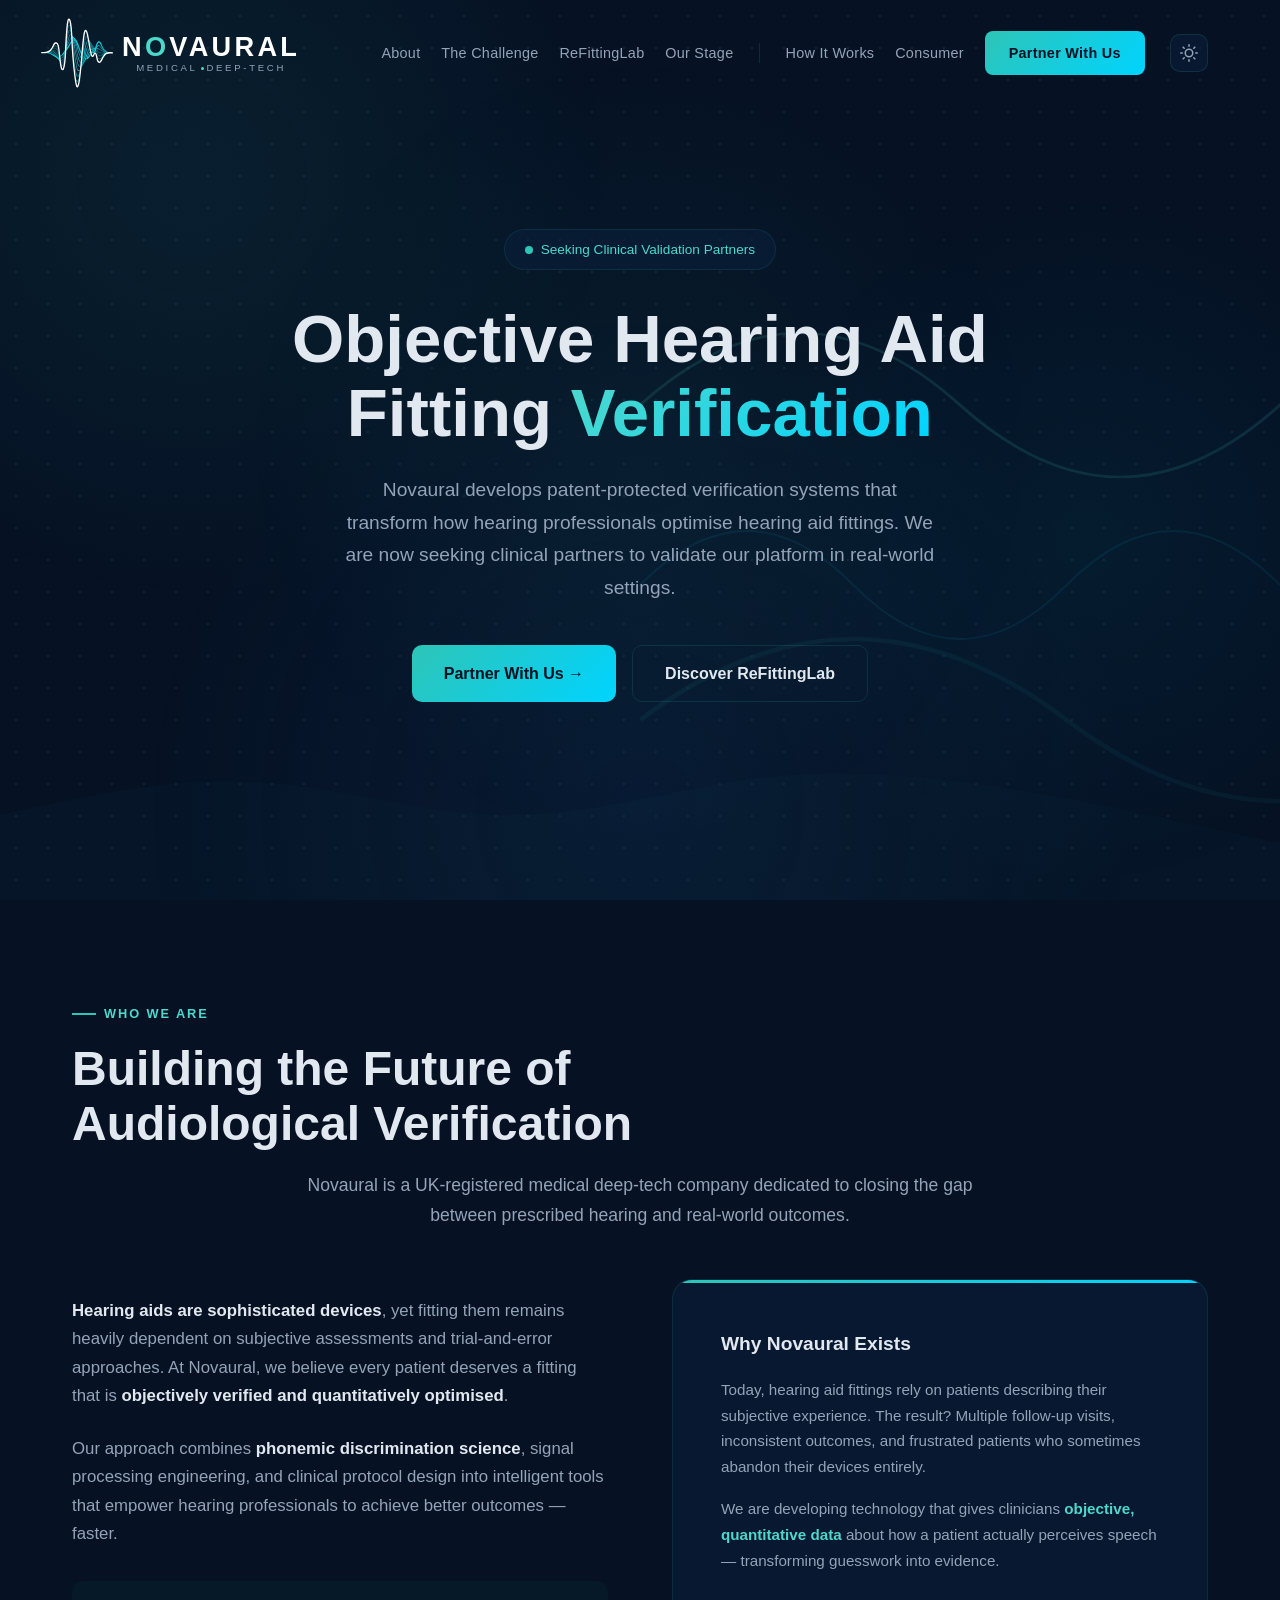
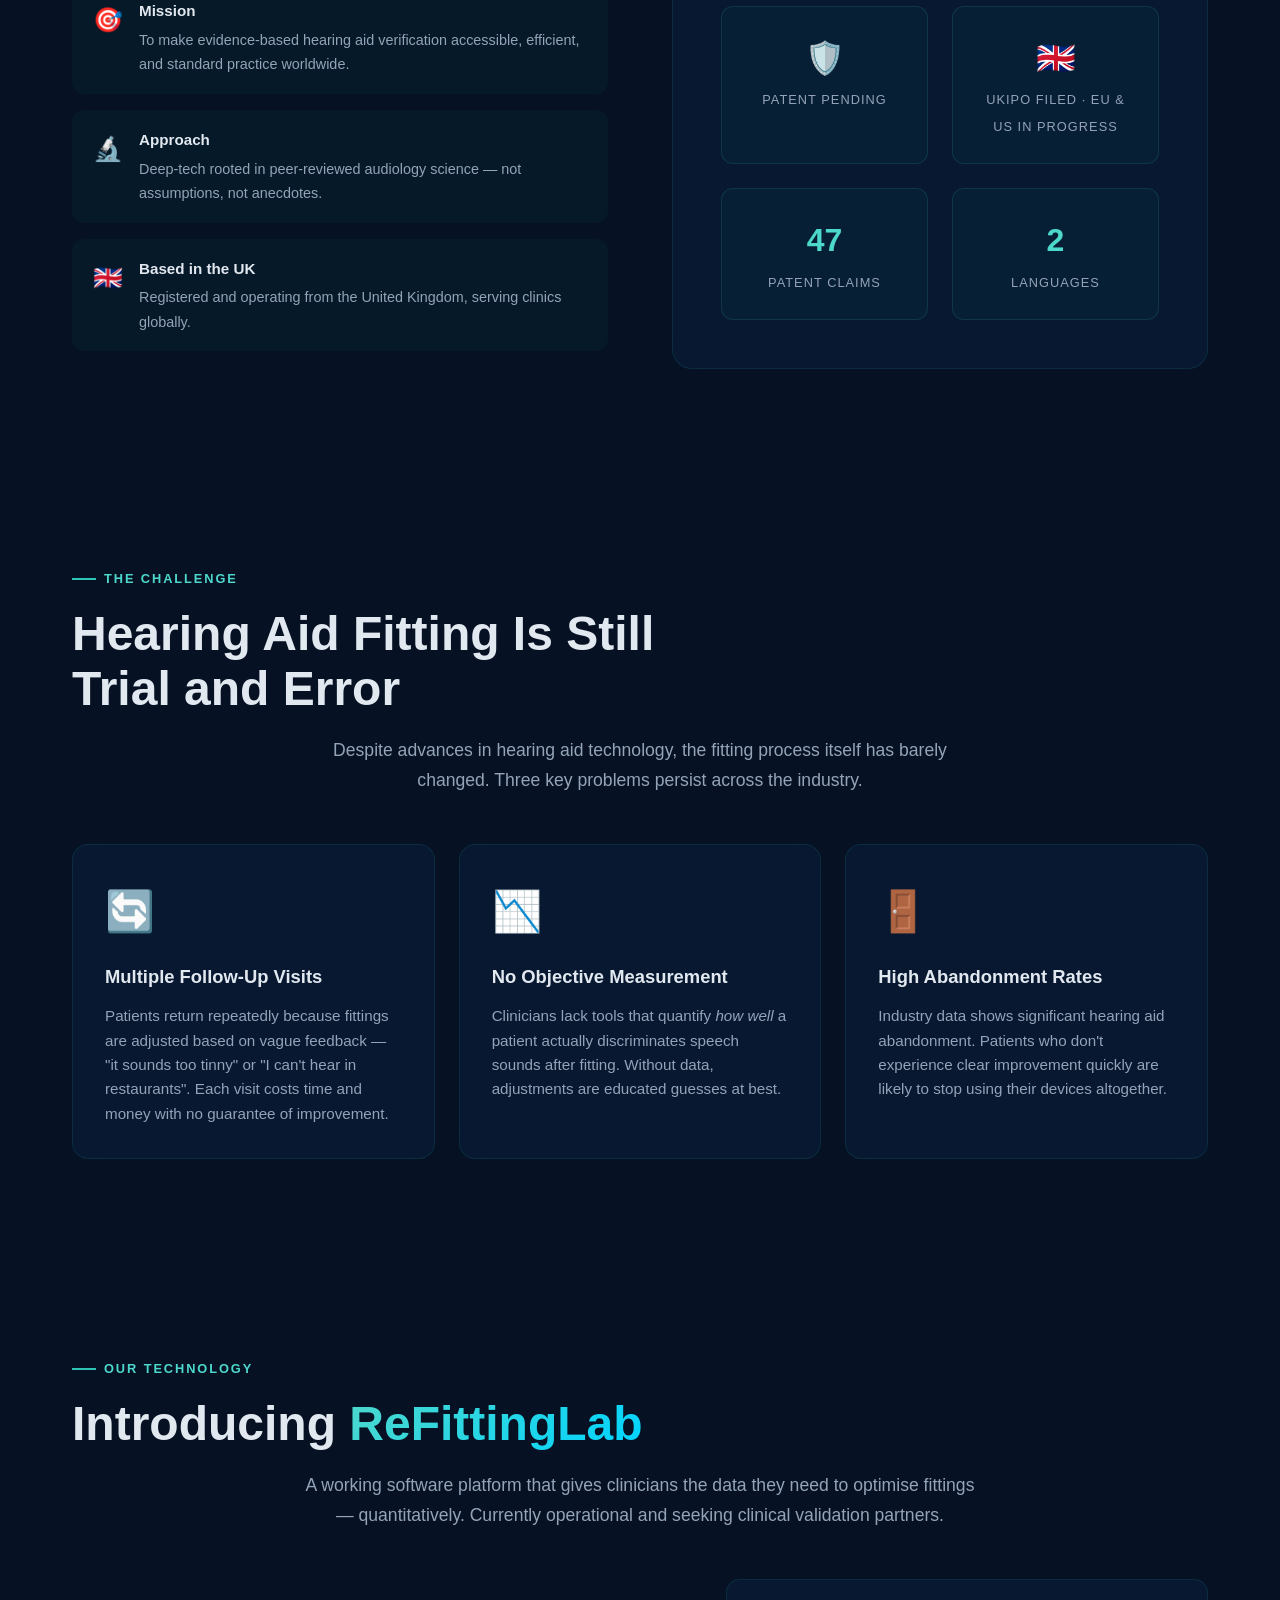
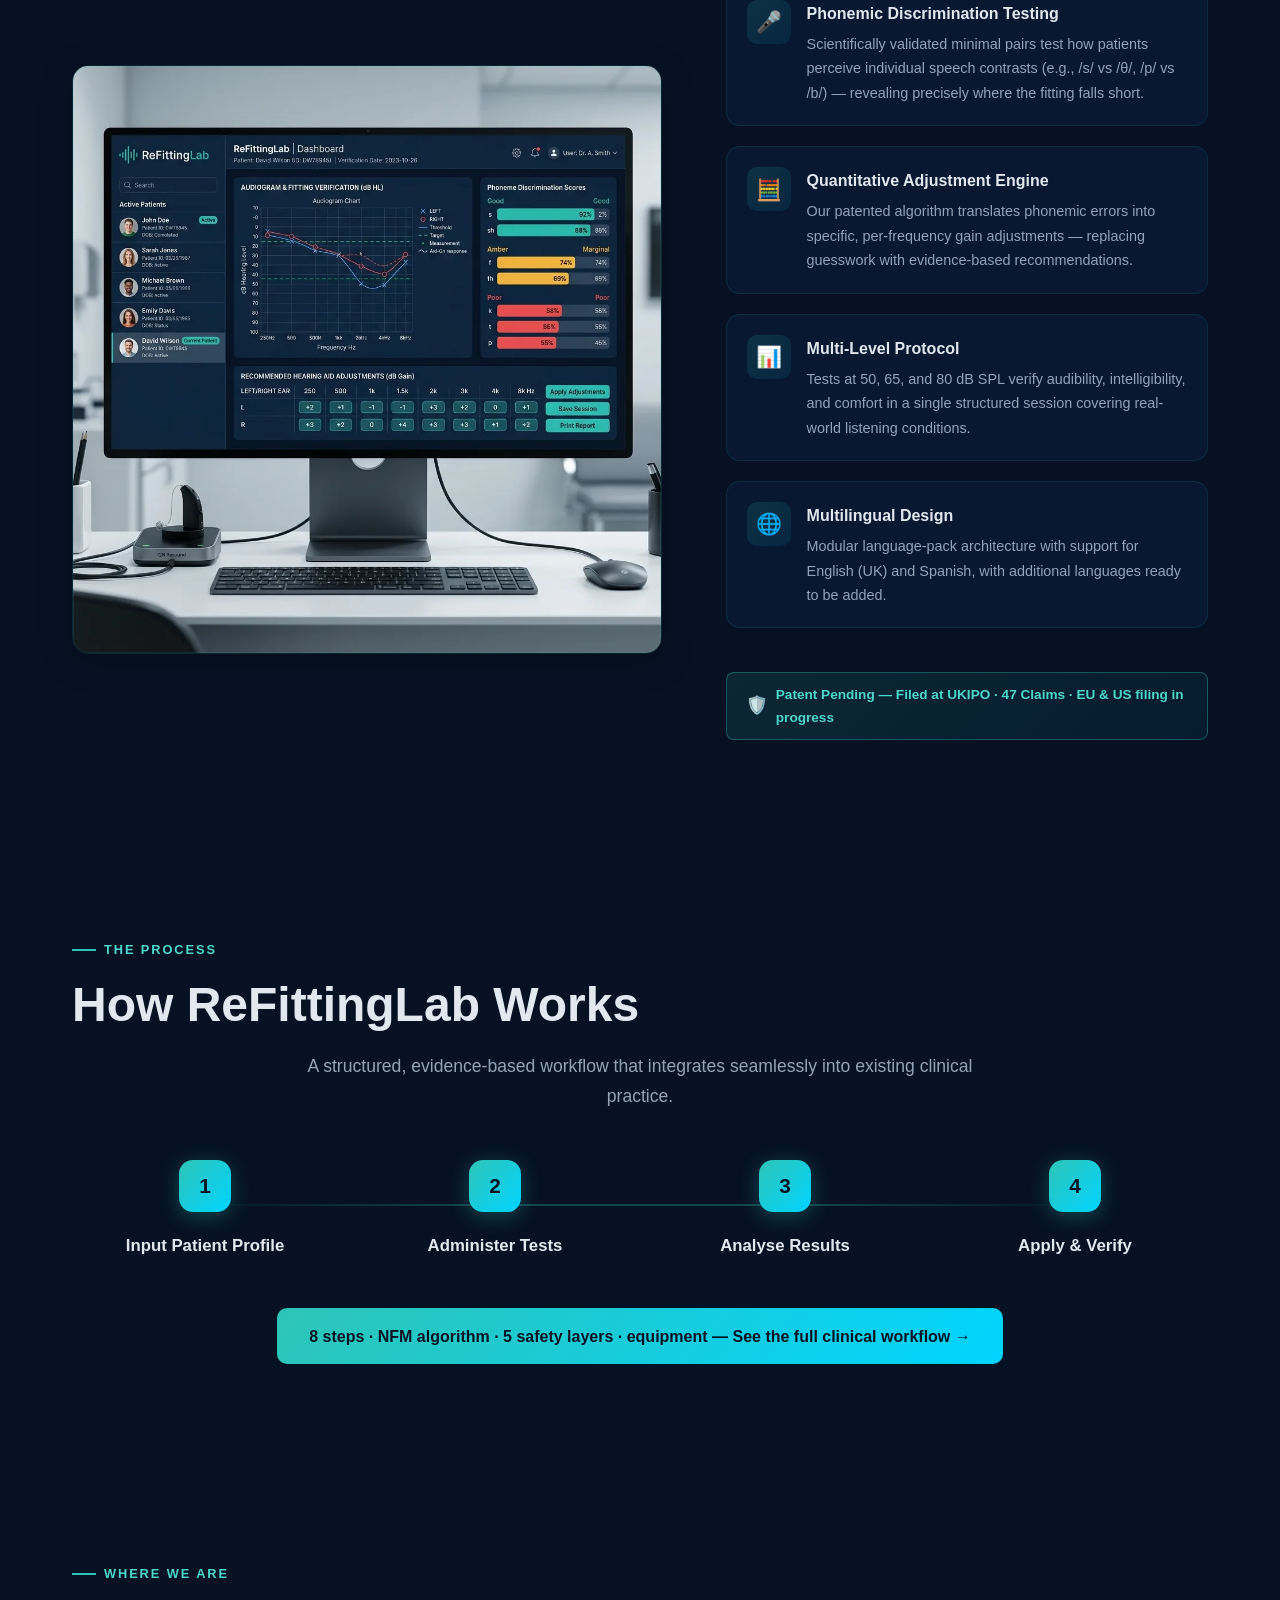
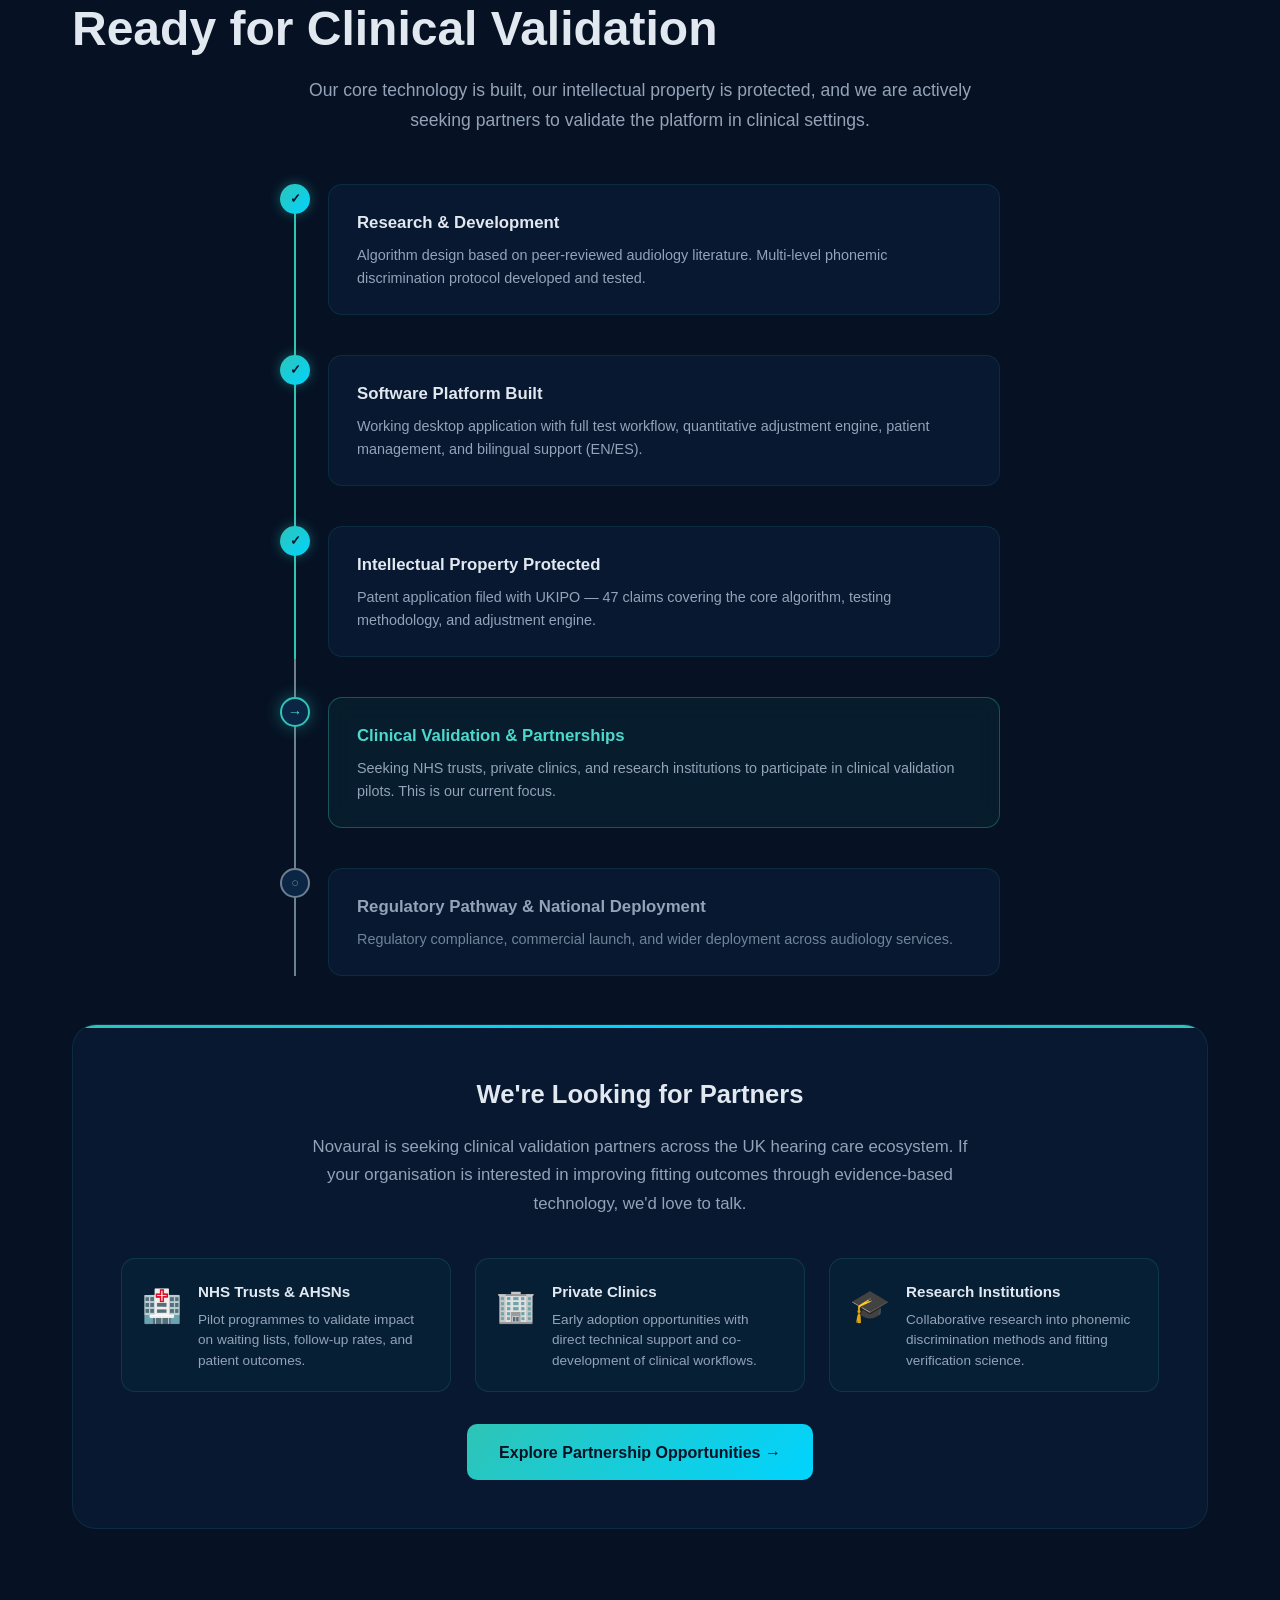
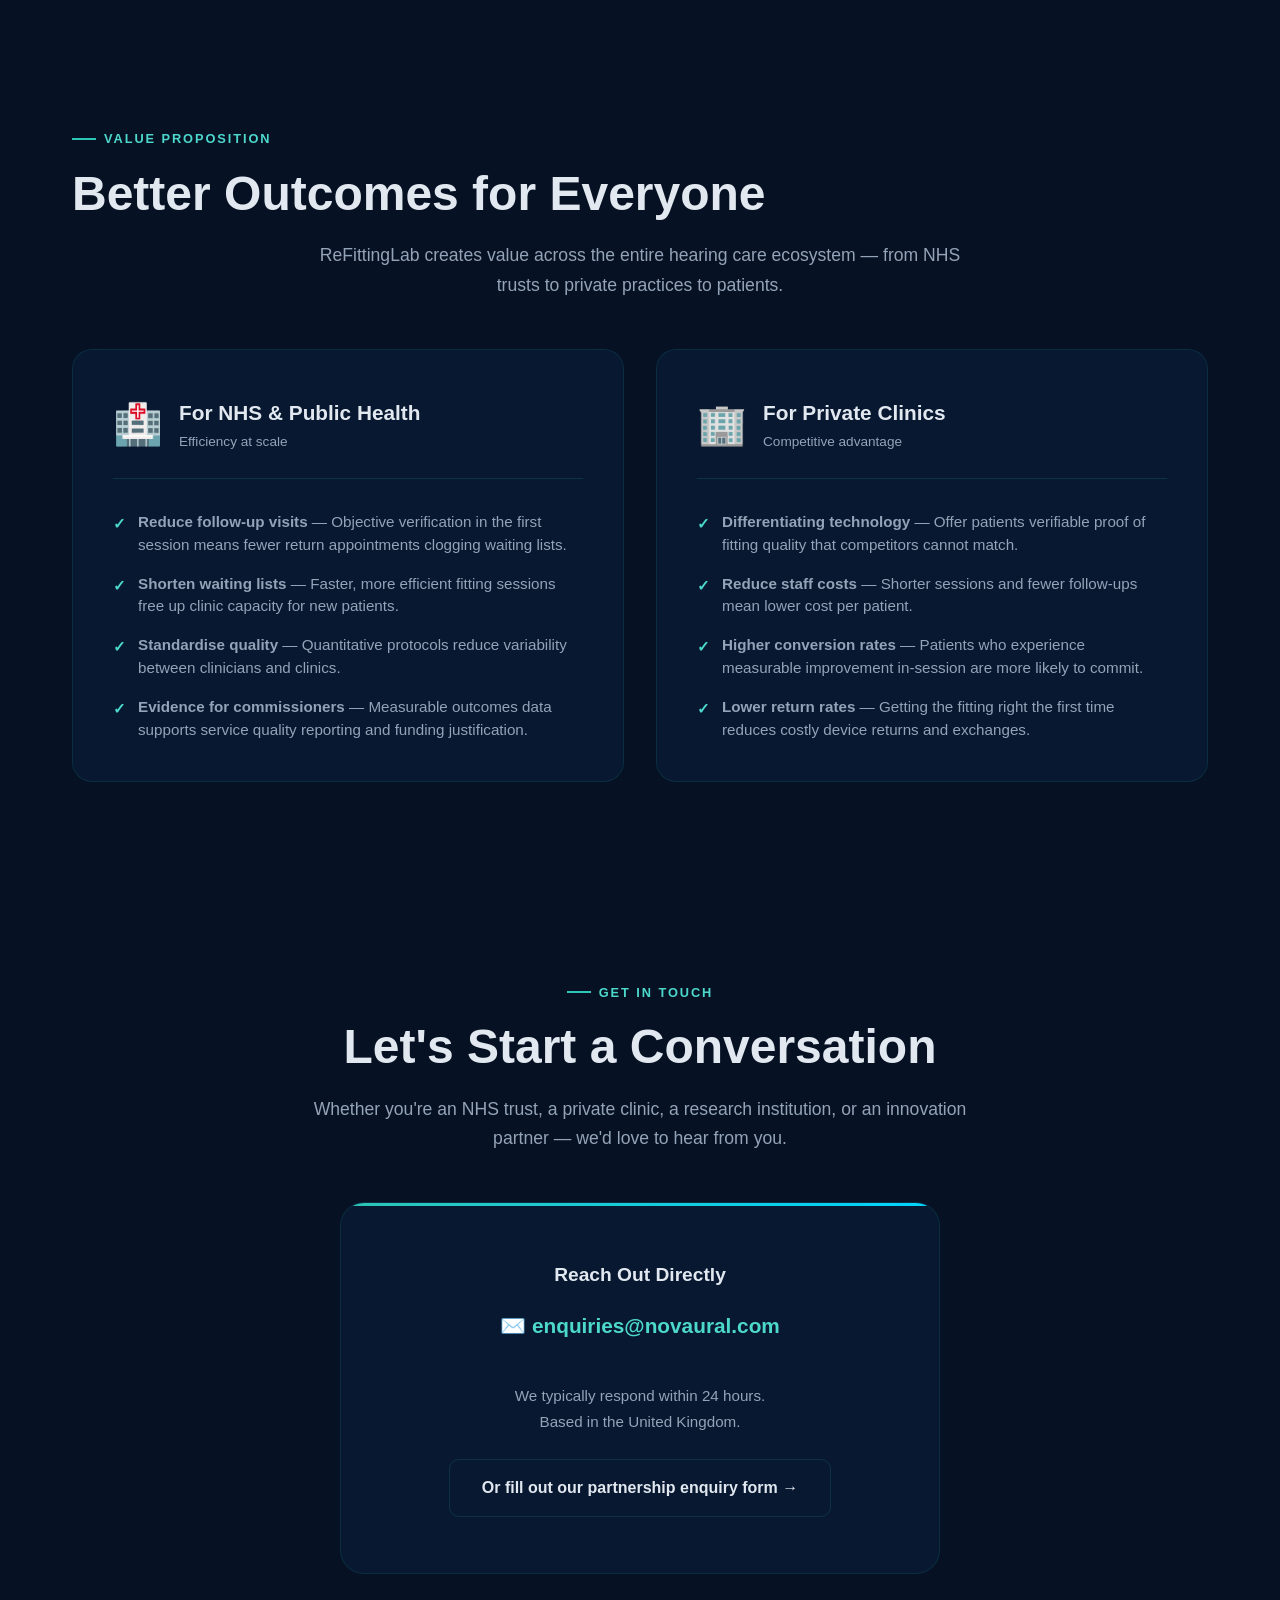
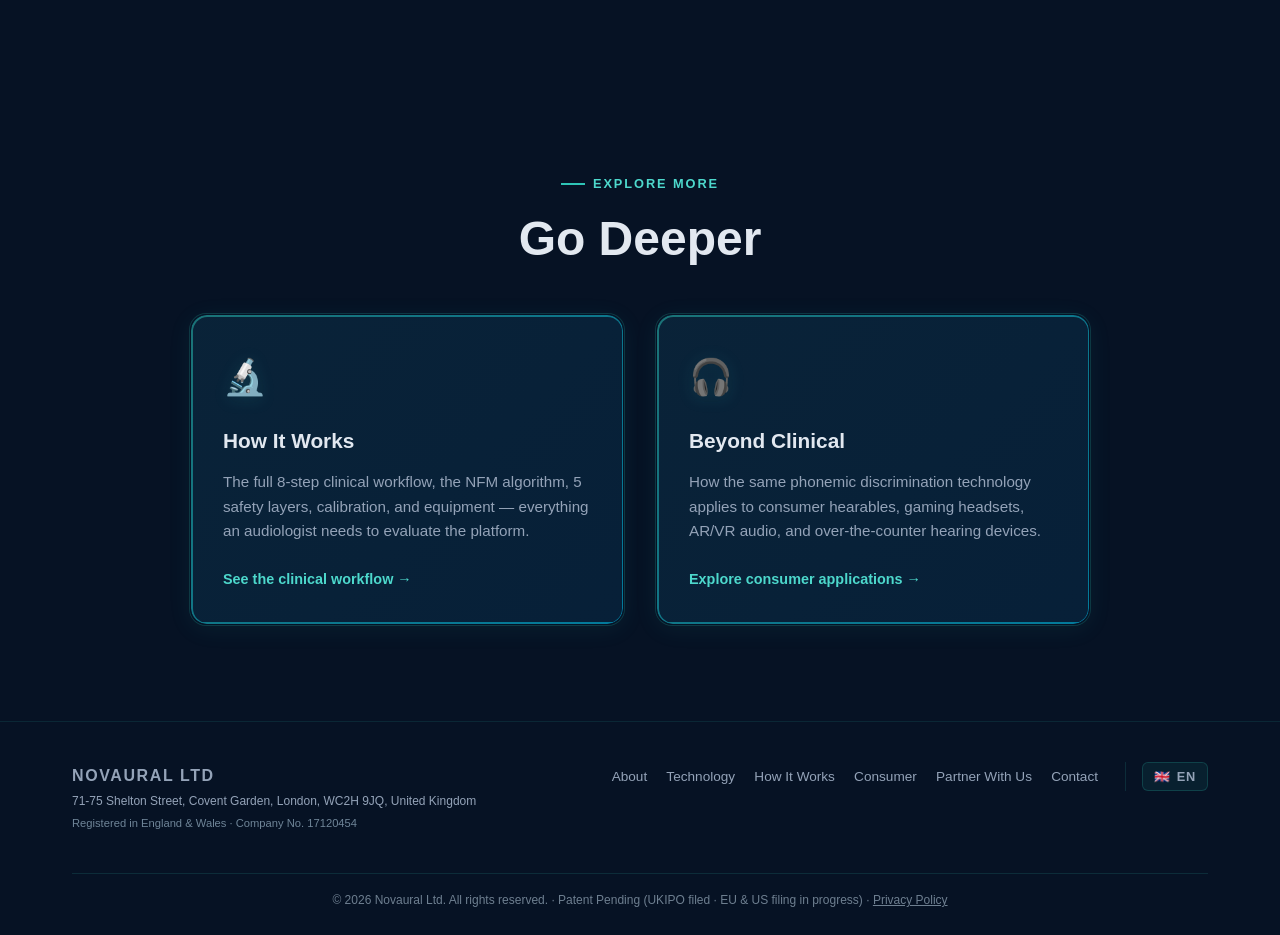
==== commit dc3ba93d: "style(explore): premium gradient-border cards with ambient glow Elevate Explore More cards from gene" ====
--- a/index.html
+++ b/index.html
@@ -300,7 +300,7 @@
     <link rel="stylesheet" href="css/animations.css">
   </noscript>
 <!-- [CRITICAL-CSS-END] -->
-                                <noscript><style>
+                                  <noscript><style>
     .fade-in,.fade-in-left,.fade-in-right,.slide-up,.slide-left,.slide-right,
     .scale-in,.glow-in,.draw-border,.pipe-node,.pipe-arrow,.safety-card,
     .algo-feature,.compat-card,.about-card,.outcome-col,.why-card,.detail-step,
--- a/css/style.css
+++ b/css/style.css
@@ -2547,22 +2547,52 @@
   text-align: left;
   text-decoration: none;
   color: var(--text-primary);
-  background: var(--glass-bg);
-  border: 1px solid var(--glass-border);
+  background:
+    linear-gradient(135deg, rgba(46, 196, 182, 0.06), rgba(0, 212, 255, 0.04)) padding-box,
+    var(--glass-bg) padding-box;
+  border: 1.5px solid transparent;
+  background-clip: padding-box;
   border-radius: 16px;
   padding: 2rem;
-  transition: transform 0.3s ease, box-shadow 0.3s ease, border-color 0.3s ease;
+  position: relative;
+  overflow: hidden;
+  box-shadow: 0 4px 24px var(--glow-teal-faint), 0 0 0 1px var(--border-teal-med);
+  transition: transform 0.3s ease, box-shadow 0.3s ease;
+}
+
+/* Gradient border via pseudo-element — works in both themes */
+.explore-card::before {
+  content: '';
+  position: absolute;
+  inset: 0;
+  border-radius: 16px;
+  padding: 1.5px;
+  background: linear-gradient(135deg, var(--teal-500), var(--cyan-accent));
+  -webkit-mask: linear-gradient(#fff 0 0) content-box, linear-gradient(#fff 0 0);
+  mask: linear-gradient(#fff 0 0) content-box, linear-gradient(#fff 0 0);
+  -webkit-mask-composite: xor;
+  mask-composite: exclude;
+  opacity: 0.5;
+  transition: opacity 0.3s ease;
+  pointer-events: none;
 }
 
 .explore-card:hover {
-  transform: translateY(-4px);
-  box-shadow: 0 12px 40px var(--shadow-card);
-  border-color: var(--border-glow);
+  transform: translateY(-6px);
+  box-shadow:
+    0 12px 40px var(--glow-teal-med),
+    0 0 0 1px var(--border-glow),
+    0 0 60px var(--glow-teal-faint);
+}
+
+.explore-card:hover::before {
+  opacity: 1;
 }
 
 .explore-card-icon {
-  font-size: 2rem;
+  font-size: 2.2rem;
   margin-bottom: 1rem;
+  filter: drop-shadow(0 2px 8px var(--glow-teal-subtle));
 }
 
 .explore-card h3 {
@@ -2584,11 +2614,12 @@
   font-size: 0.9rem;
   font-weight: 600;
   color: var(--teal-400);
-  transition: color 0.2s ease;
+  transition: color 0.2s ease, letter-spacing 0.2s ease;
 }
 
 .explore-card:hover .explore-card-cta {
   color: var(--cyan-accent);
+  letter-spacing: 0.02em;
 }
 
 @media (max-width: 900px) {
--- a/css/style.css
+++ b/css/style.css
@@ -2547,22 +2547,52 @@
   text-align: left;
   text-decoration: none;
   color: var(--text-primary);
-  background: var(--glass-bg);
-  border: 1px solid var(--glass-border);
+  background:
+    linear-gradient(135deg, rgba(46, 196, 182, 0.06), rgba(0, 212, 255, 0.04)) padding-box,
+    var(--glass-bg) padding-box;
+  border: 1.5px solid transparent;
+  background-clip: padding-box;
   border-radius: 16px;
   padding: 2rem;
-  transition: transform 0.3s ease, box-shadow 0.3s ease, border-color 0.3s ease;
+  position: relative;
+  overflow: hidden;
+  box-shadow: 0 4px 24px var(--glow-teal-faint), 0 0 0 1px var(--border-teal-med);
+  transition: transform 0.3s ease, box-shadow 0.3s ease;
+}
+
+/* Gradient border via pseudo-element — works in both themes */
+.explore-card::before {
+  content: '';
+  position: absolute;
+  inset: 0;
+  border-radius: 16px;
+  padding: 1.5px;
+  background: linear-gradient(135deg, var(--teal-500), var(--cyan-accent));
+  -webkit-mask: linear-gradient(#fff 0 0) content-box, linear-gradient(#fff 0 0);
+  mask: linear-gradient(#fff 0 0) content-box, linear-gradient(#fff 0 0);
+  -webkit-mask-composite: xor;
+  mask-composite: exclude;
+  opacity: 0.5;
+  transition: opacity 0.3s ease;
+  pointer-events: none;
 }
 
 .explore-card:hover {
-  transform: translateY(-4px);
-  box-shadow: 0 12px 40px var(--shadow-card);
-  border-color: var(--border-glow);
+  transform: translateY(-6px);
+  box-shadow:
+    0 12px 40px var(--glow-teal-med),
+    0 0 0 1px var(--border-glow),
+    0 0 60px var(--glow-teal-faint);
+}
+
+.explore-card:hover::before {
+  opacity: 1;
 }
 
 .explore-card-icon {
-  font-size: 2rem;
+  font-size: 2.2rem;
   margin-bottom: 1rem;
+  filter: drop-shadow(0 2px 8px var(--glow-teal-subtle));
 }
 
 .explore-card h3 {
@@ -2584,11 +2614,12 @@
   font-size: 0.9rem;
   font-weight: 600;
   color: var(--teal-400);
-  transition: color 0.2s ease;
+  transition: color 0.2s ease, letter-spacing 0.2s ease;
 }
 
 .explore-card:hover .explore-card-cta {
   color: var(--cyan-accent);
+  letter-spacing: 0.02em;
 }
 
 @media (max-width: 900px) {
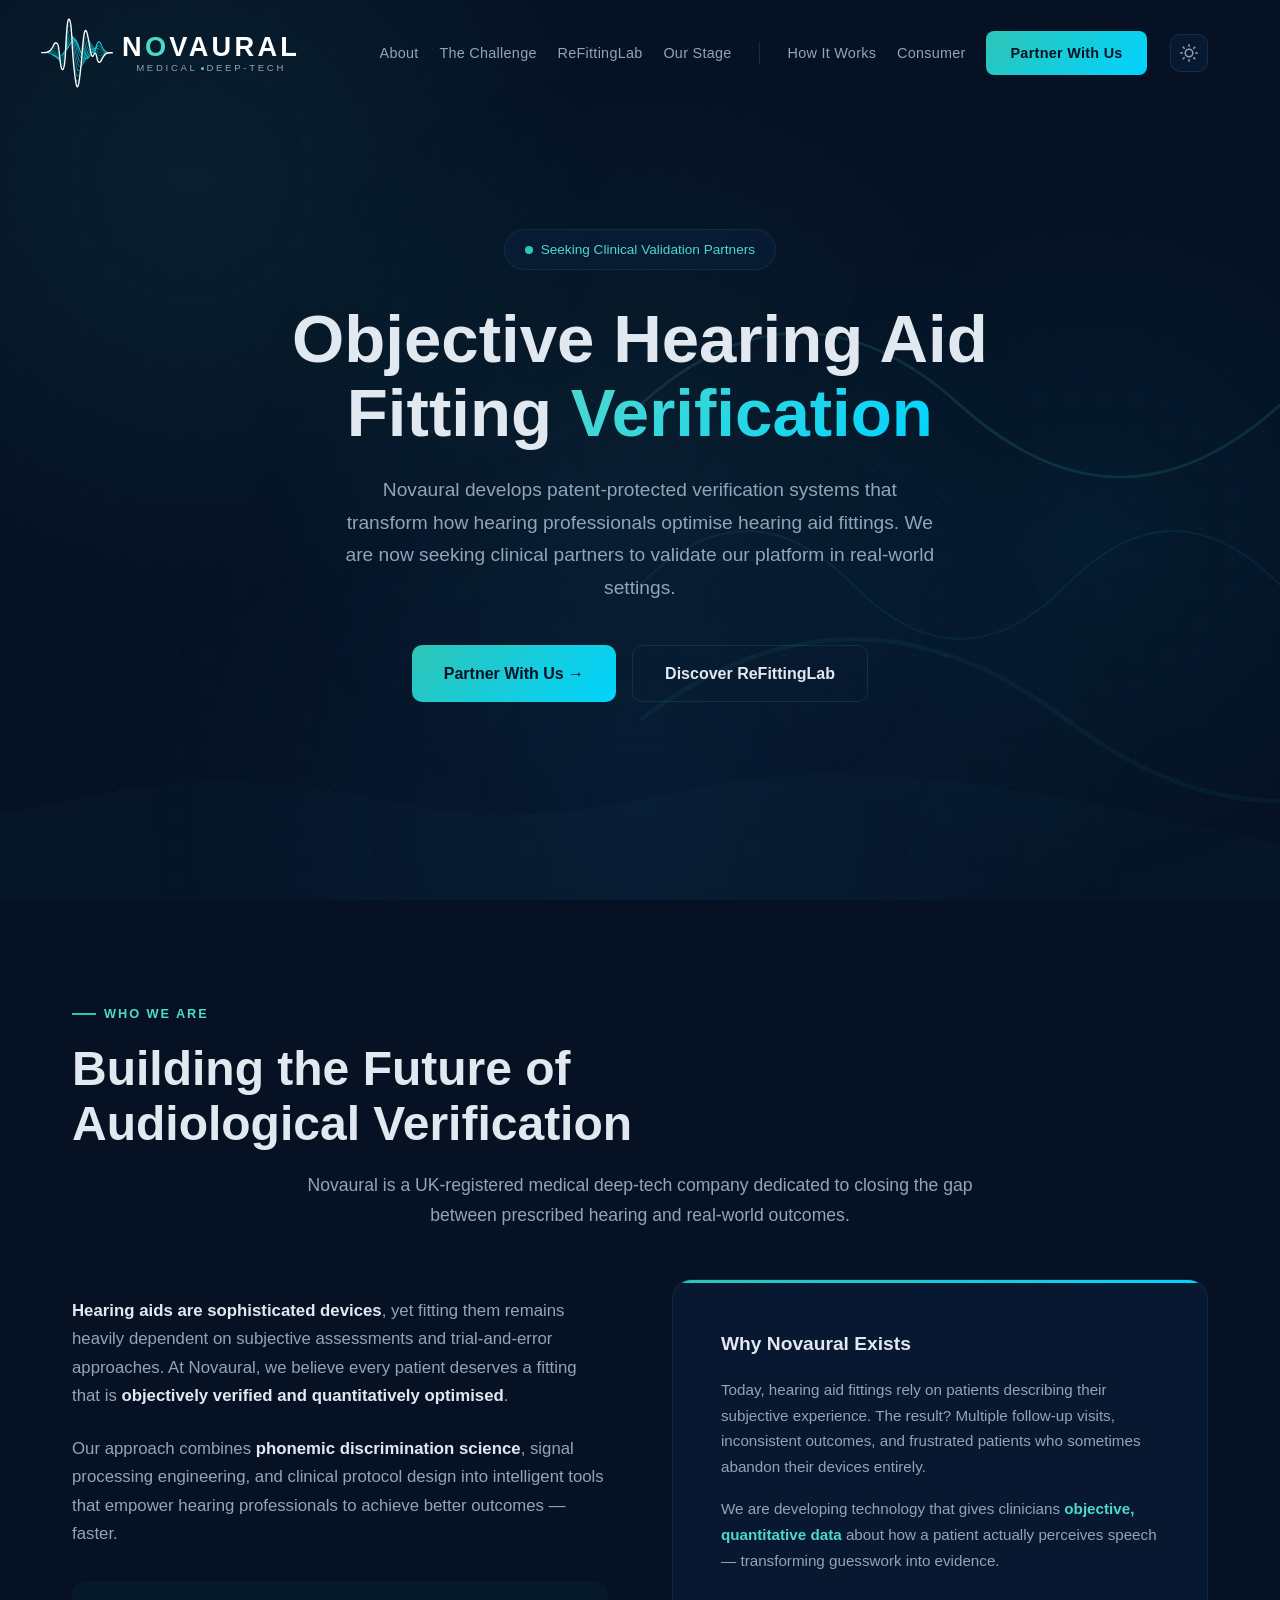
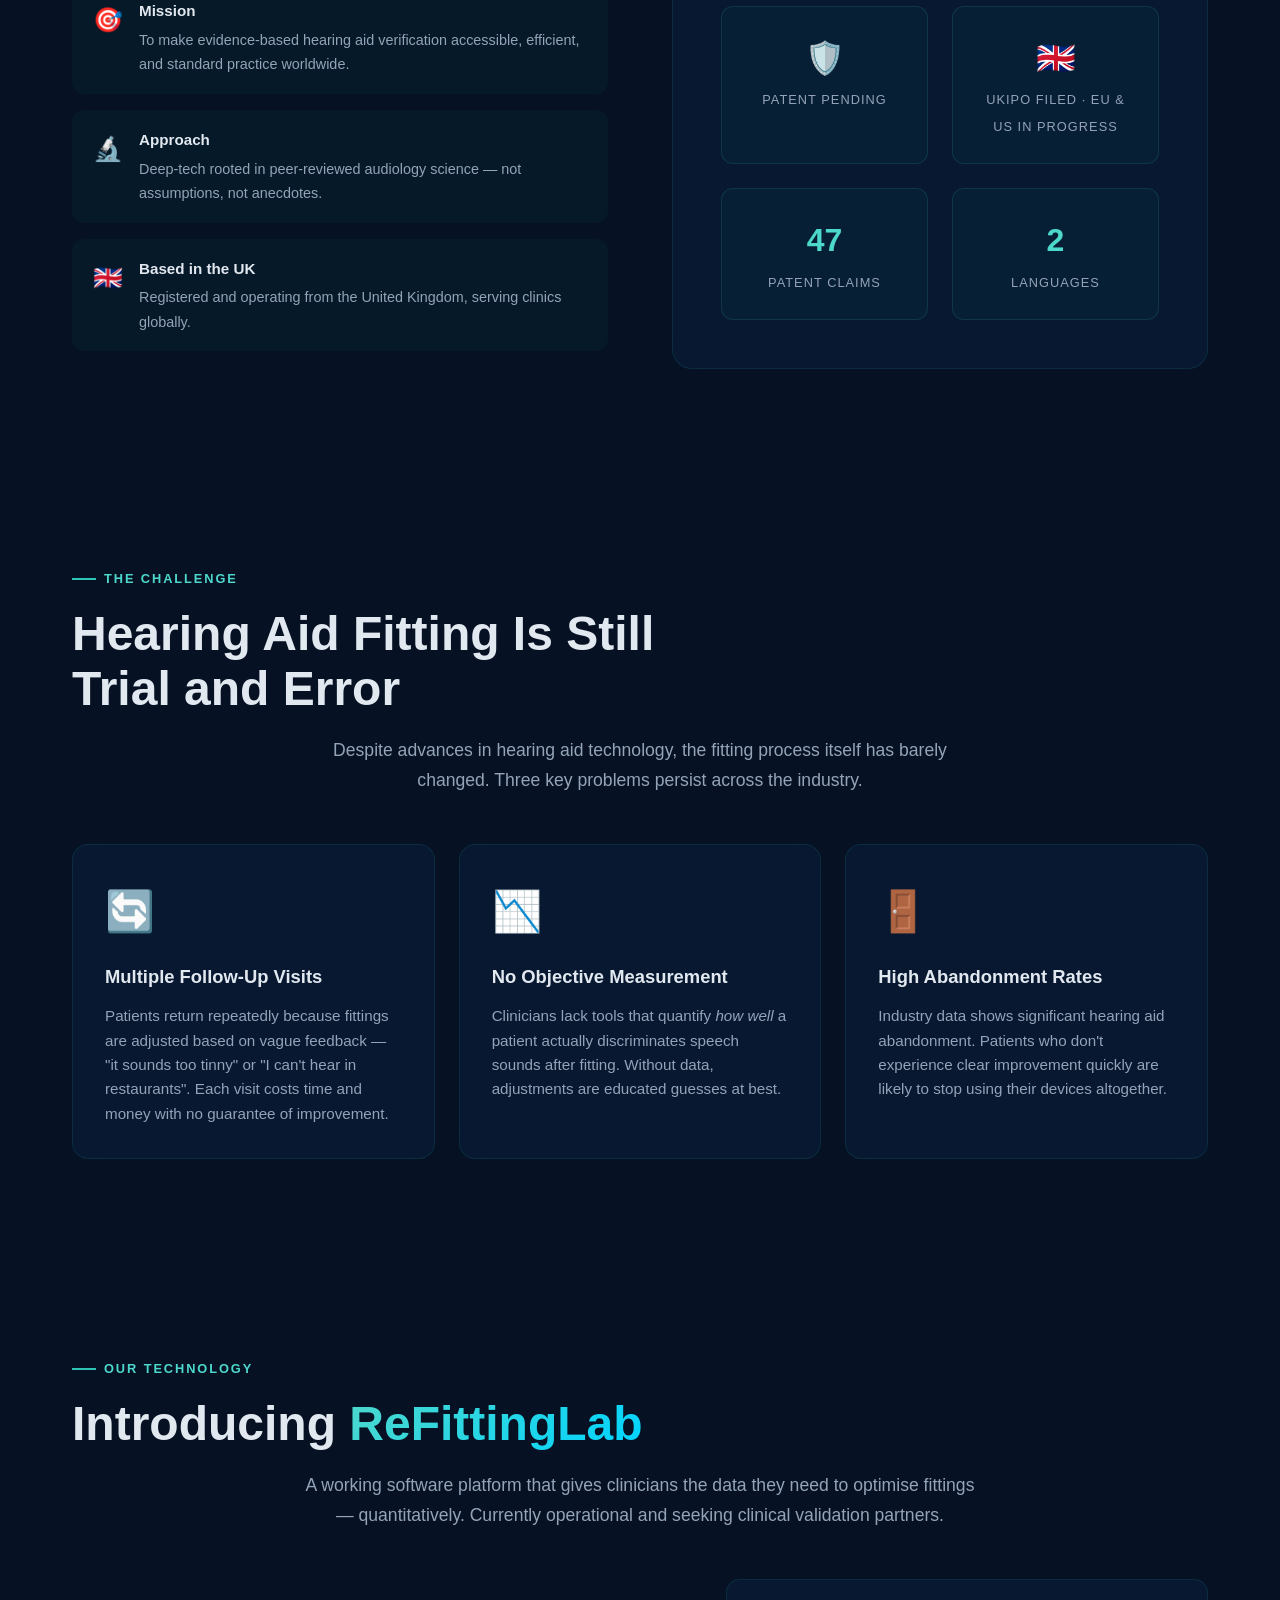
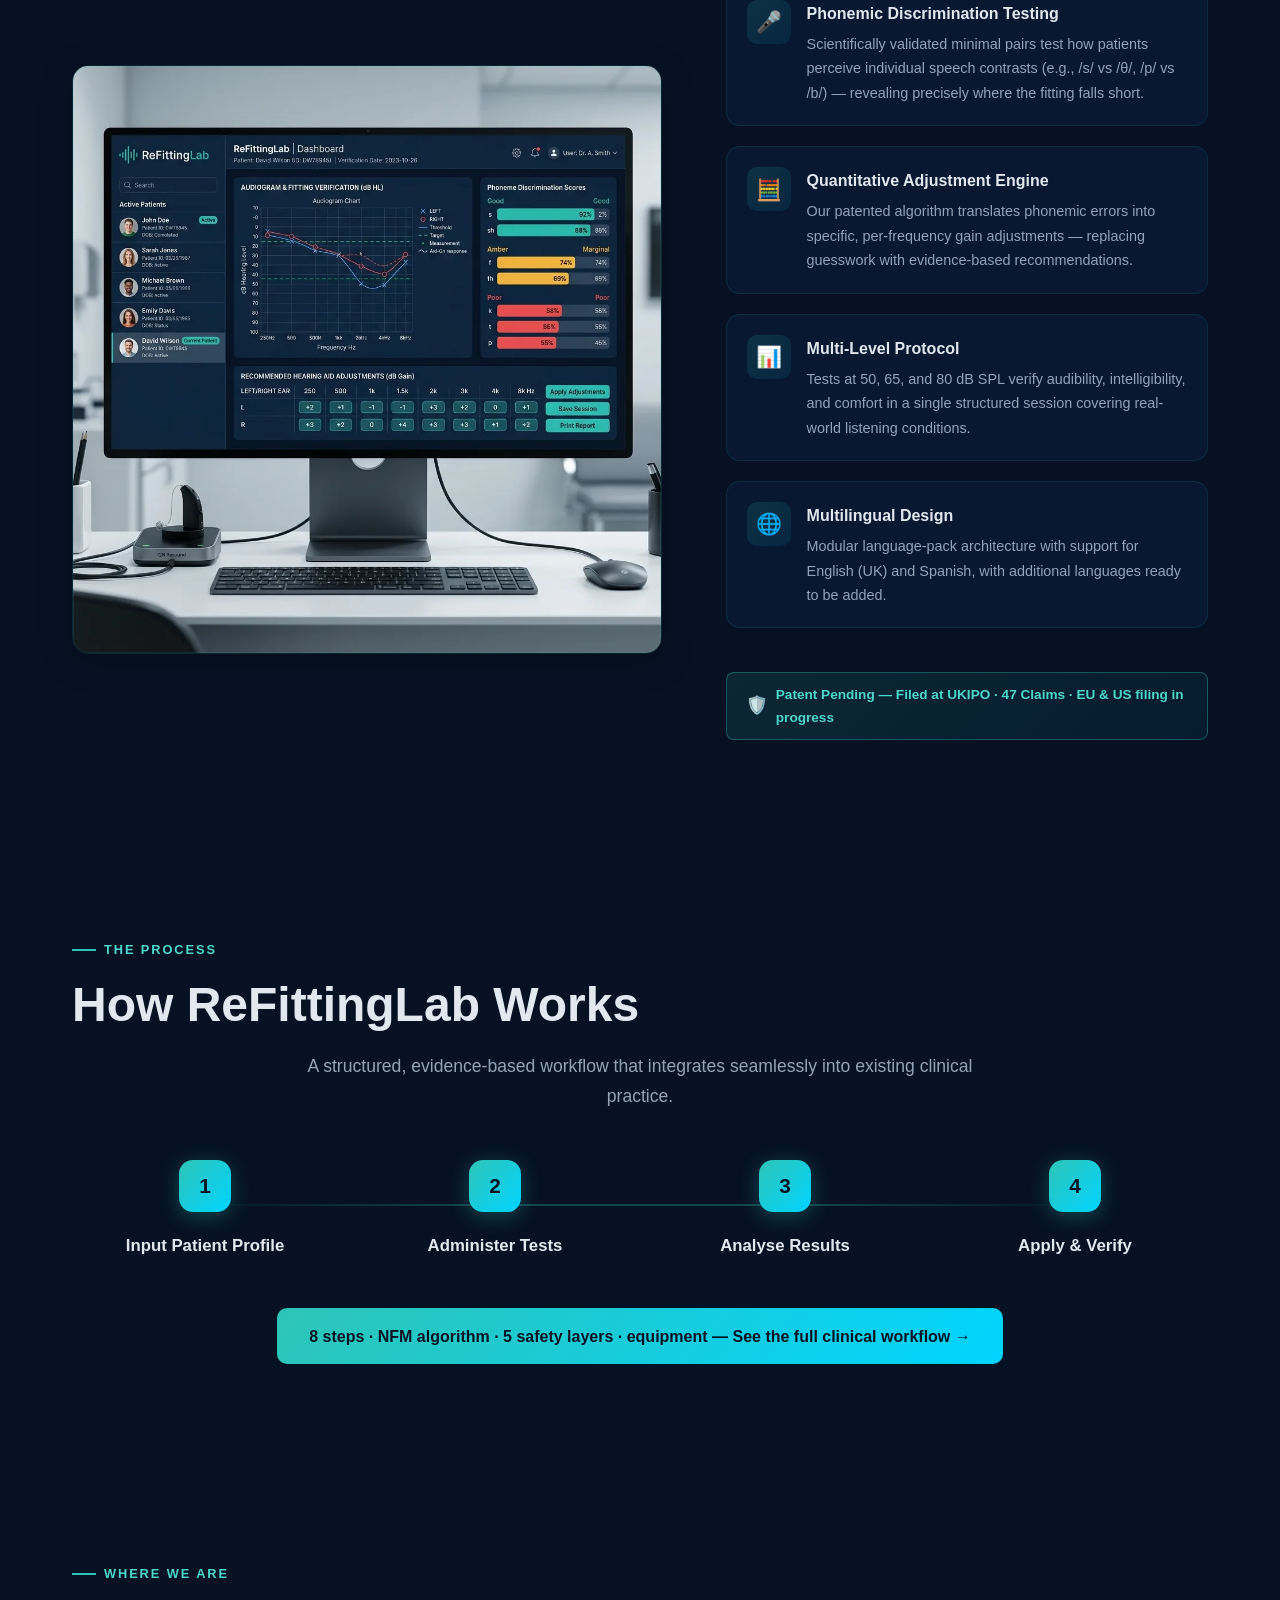
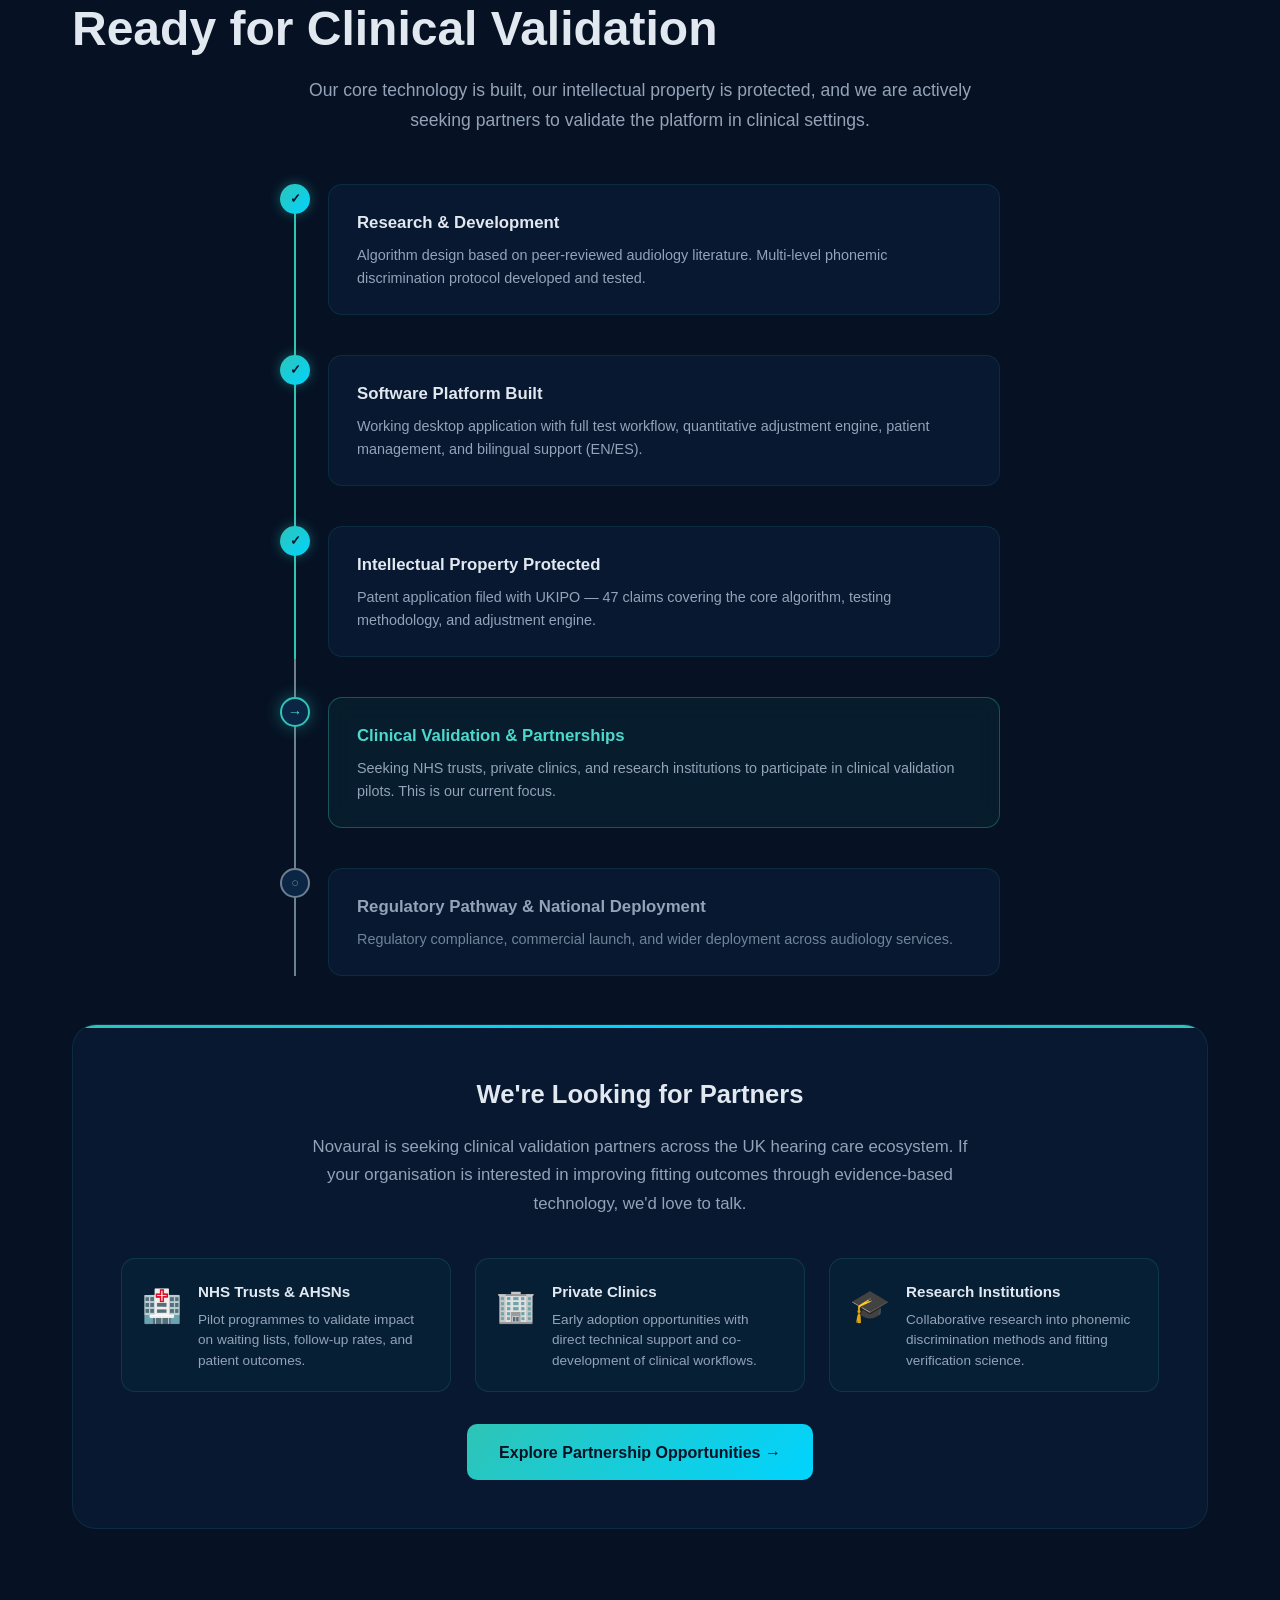
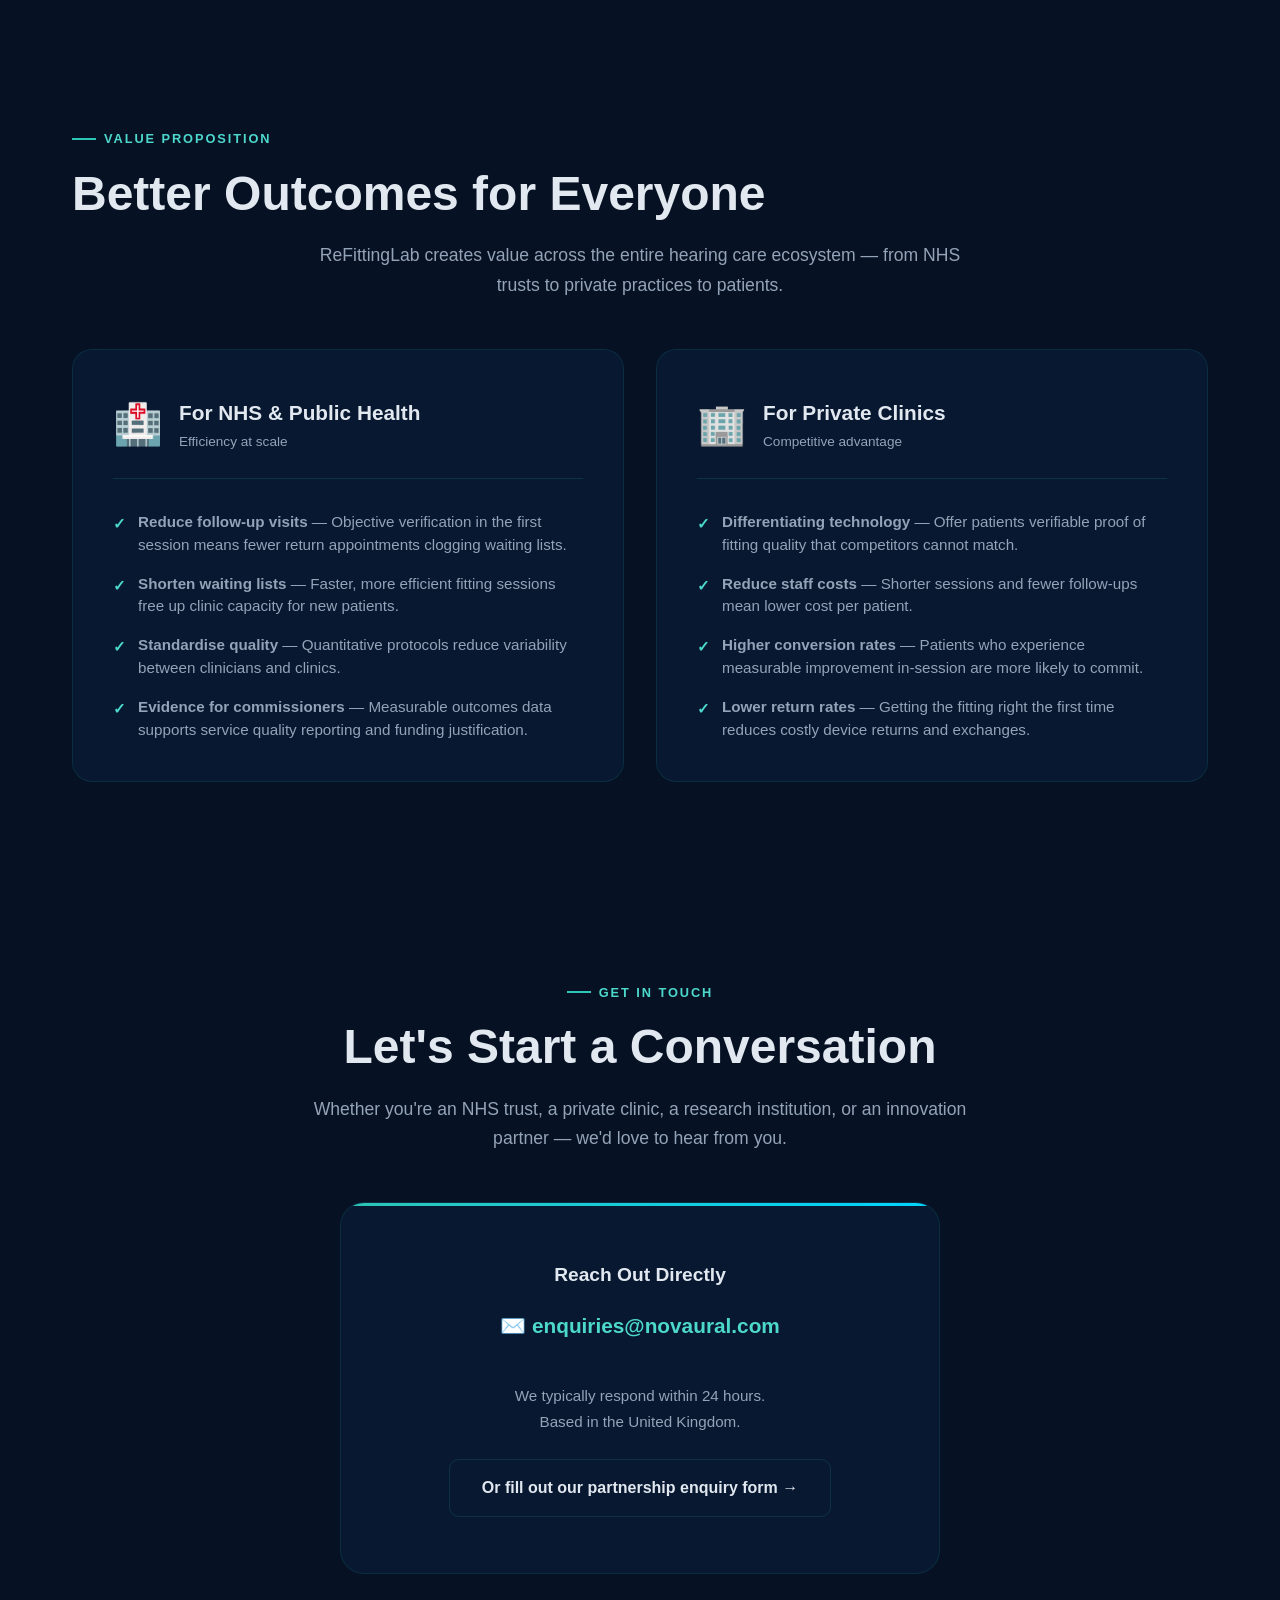
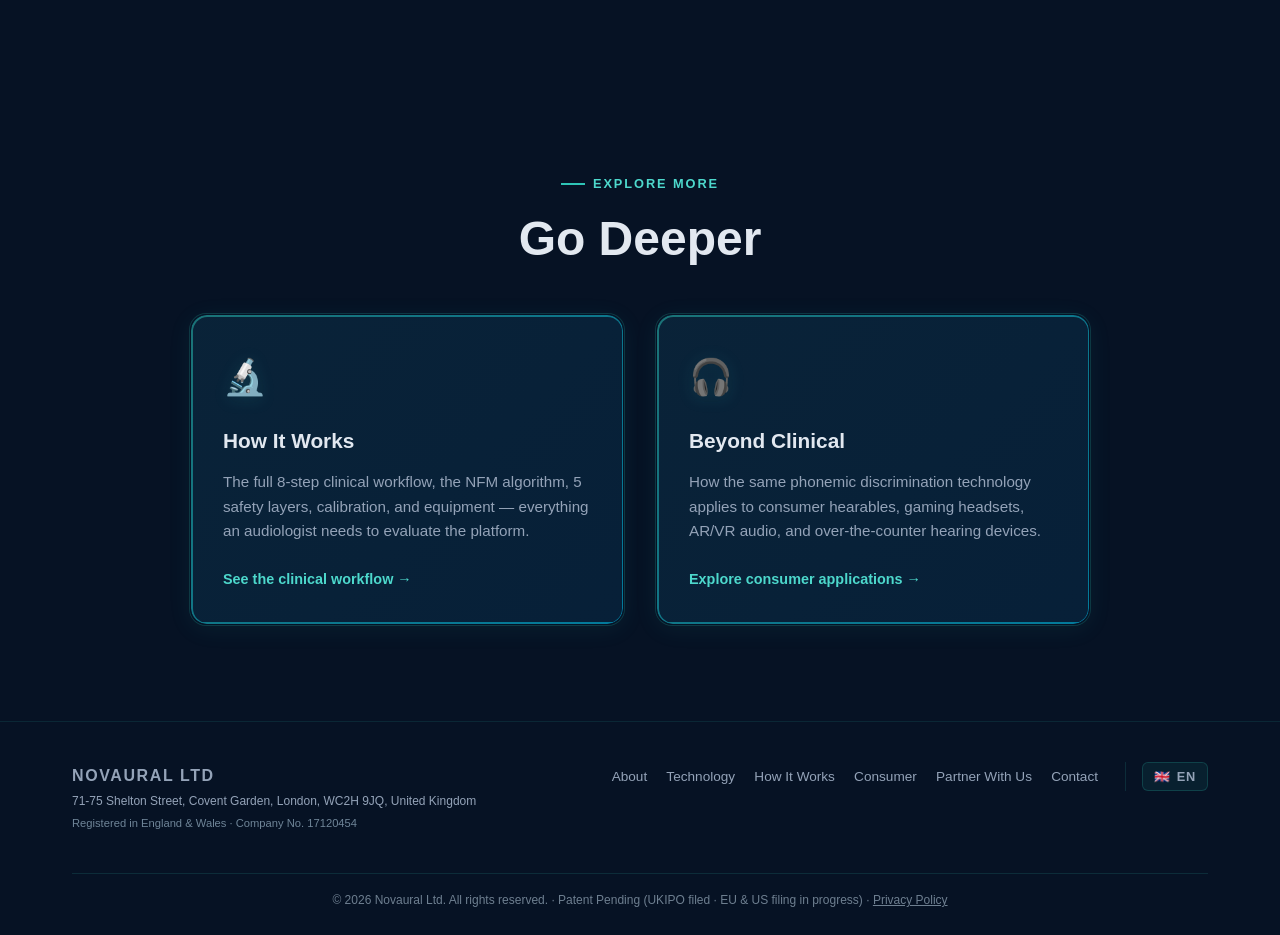
==== commit c85946f5: "style(nav): increase separator visibility (1.5px, --border-teal-med) Previous version used --border-" ====
--- a/index.html
+++ b/index.html
@@ -300,7 +300,7 @@
     <link rel="stylesheet" href="css/animations.css">
   </noscript>
 <!-- [CRITICAL-CSS-END] -->
-                                  <noscript><style>
+                                    <noscript><style>
     .fade-in,.fade-in-left,.fade-in-right,.slide-up,.slide-left,.slide-right,
     .scale-in,.glow-in,.draw-border,.pipe-node,.pipe-arrow,.safety-card,
     .algo-feature,.compat-card,.about-card,.outcome-col,.why-card,.detail-step,
--- a/css/style.css
+++ b/css/style.css
@@ -946,10 +946,10 @@
 
 /* Visual separator between in-page sections and external pages */
 .nav-separator {
-  width: 1px;
-  height: 20px;
-  background: var(--border-subtle);
-  margin: 0 0.3rem;
+  width: 1.5px;
+  height: 22px;
+  background: var(--border-teal-med);
+  margin: 0 0.4rem;
   list-style: none;
   flex-shrink: 0;
 }
--- a/css/style.css
+++ b/css/style.css
@@ -946,10 +946,10 @@
 
 /* Visual separator between in-page sections and external pages */
 .nav-separator {
-  width: 1px;
-  height: 20px;
-  background: var(--border-subtle);
-  margin: 0 0.3rem;
+  width: 1.5px;
+  height: 22px;
+  background: var(--border-teal-med);
+  margin: 0 0.4rem;
   list-style: none;
   flex-shrink: 0;
 }
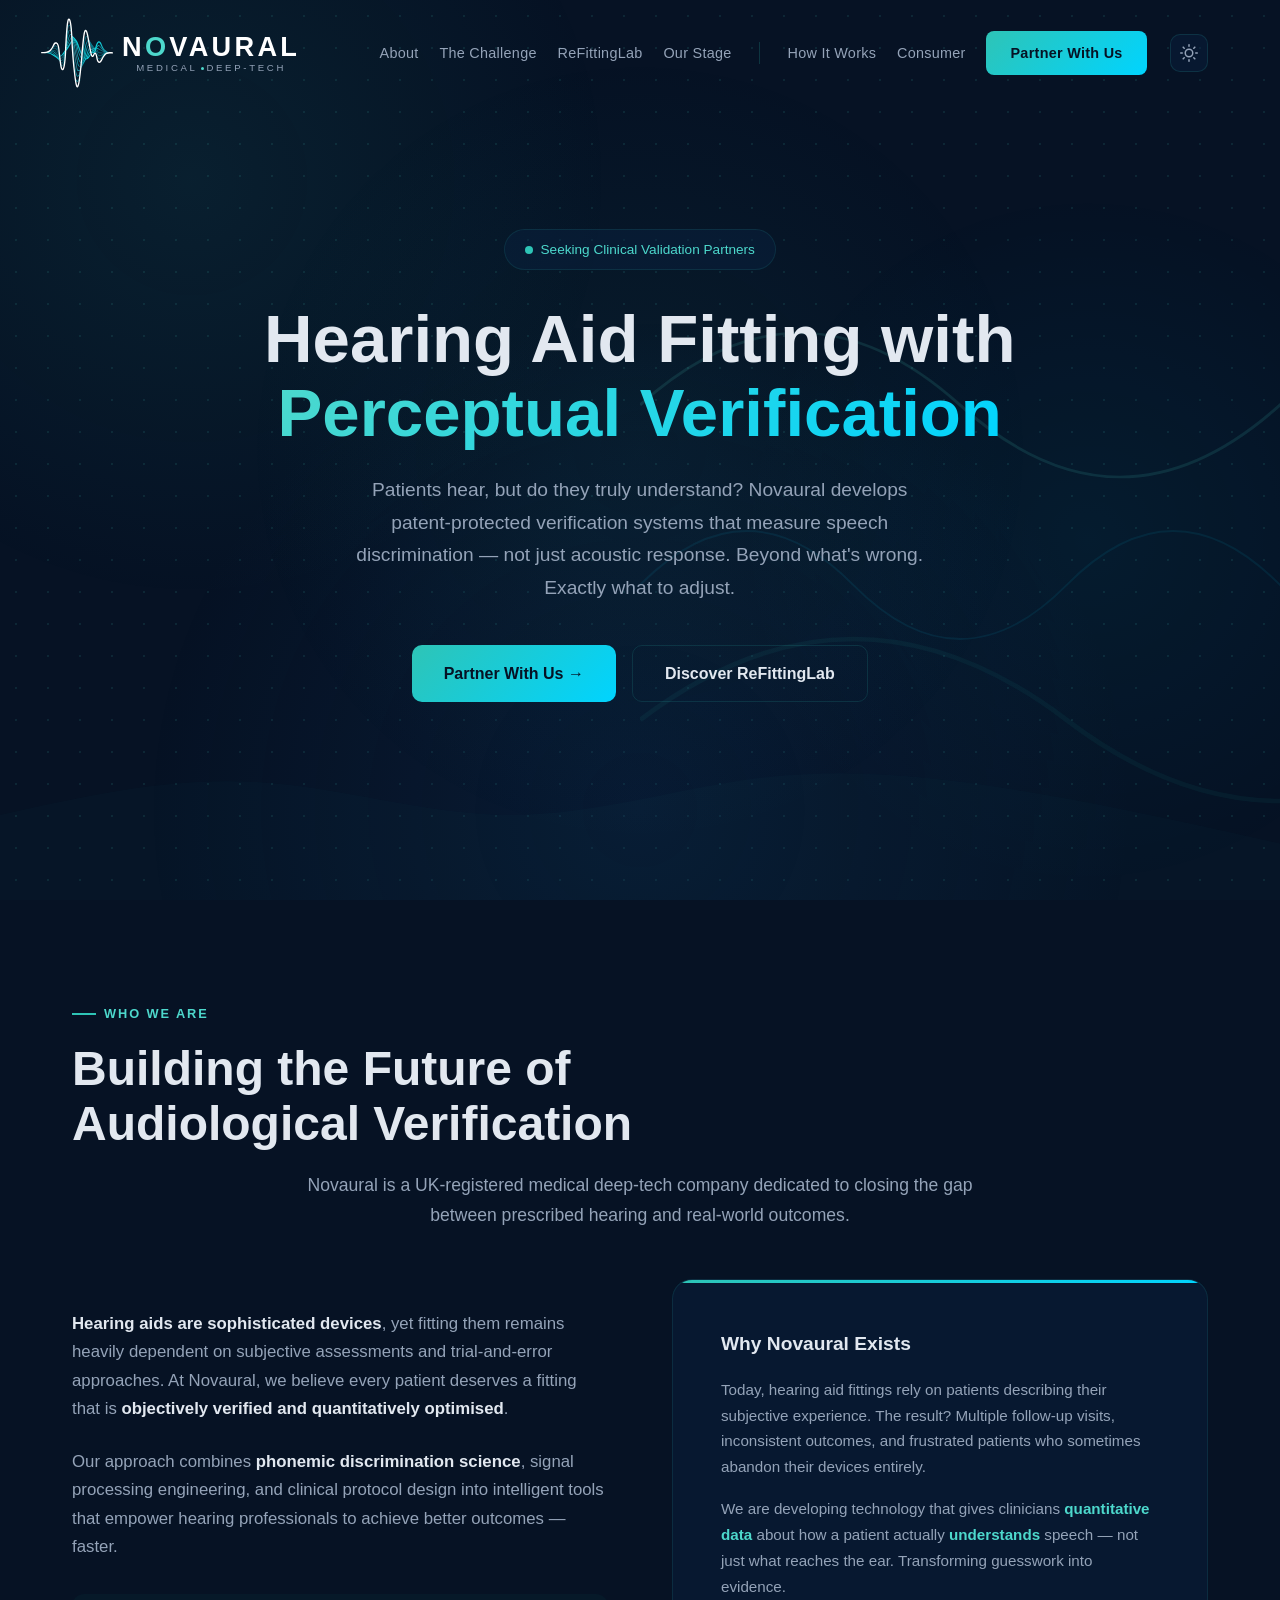
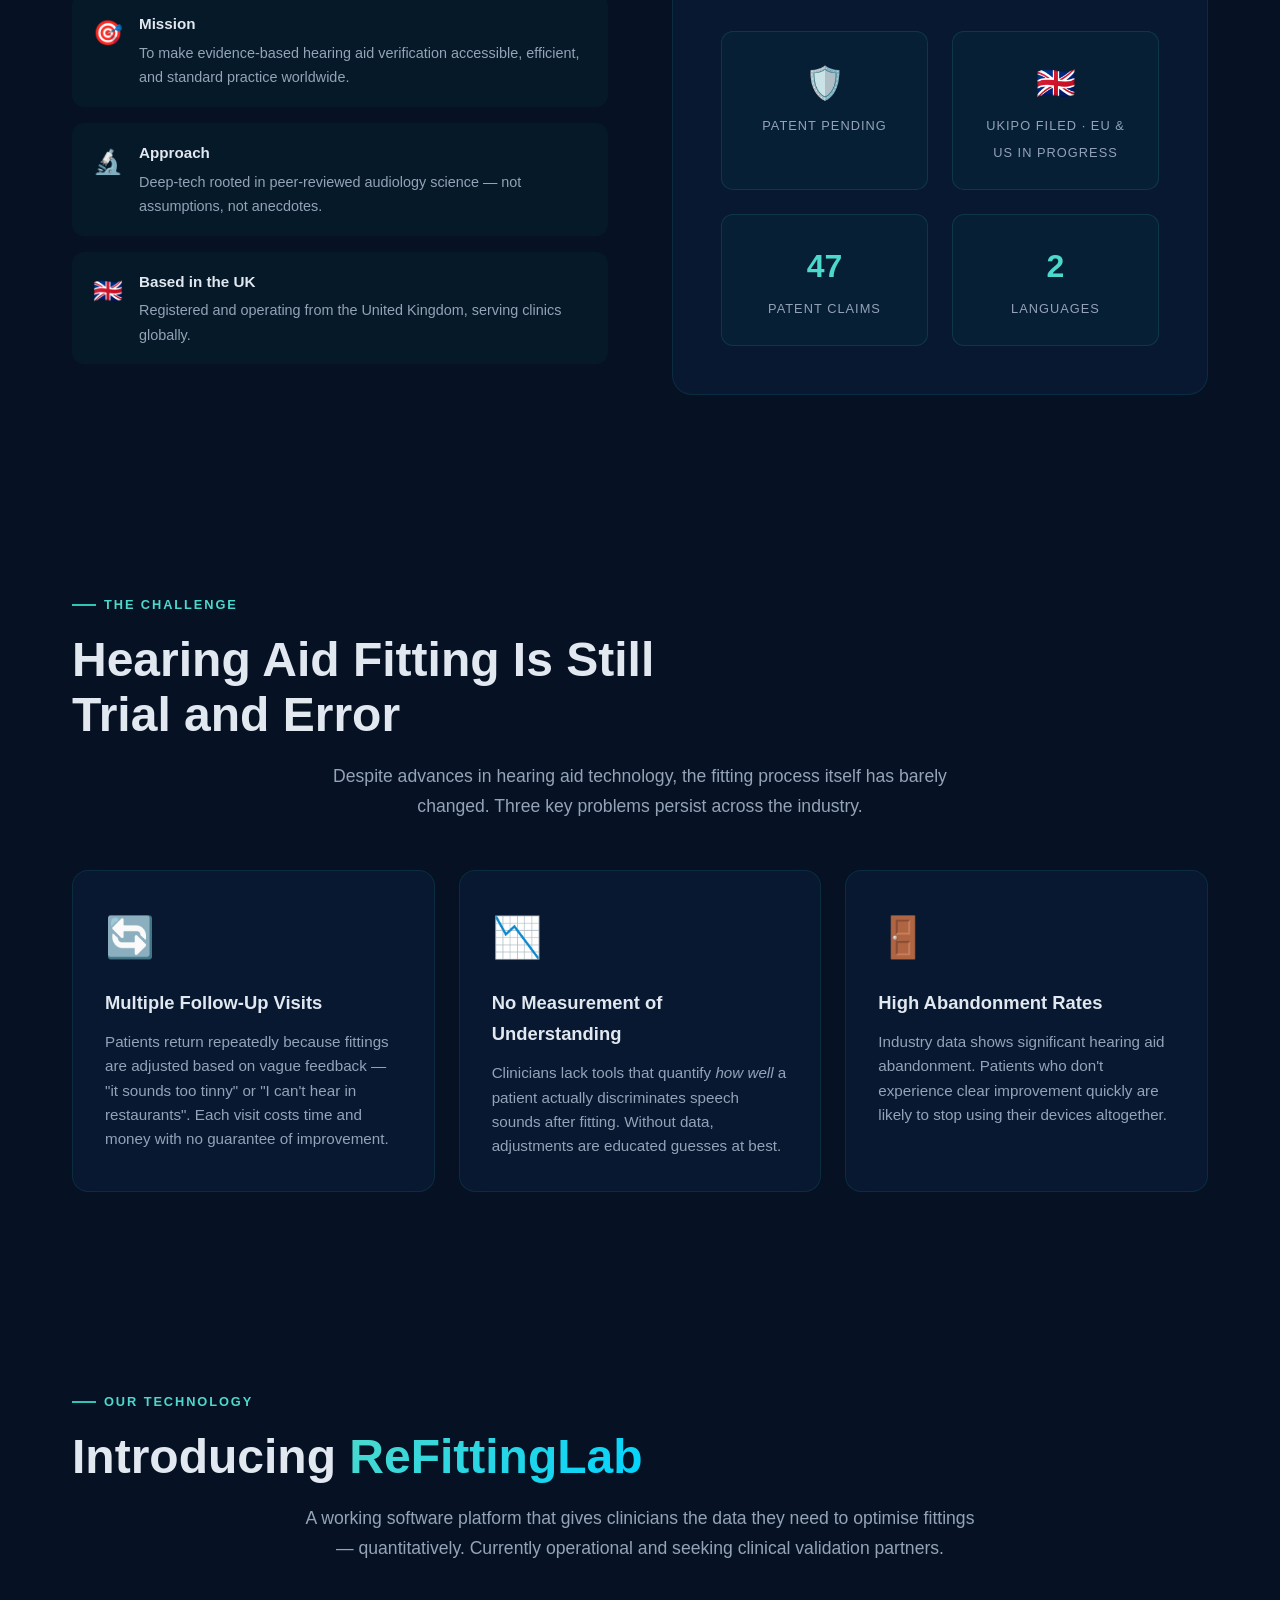
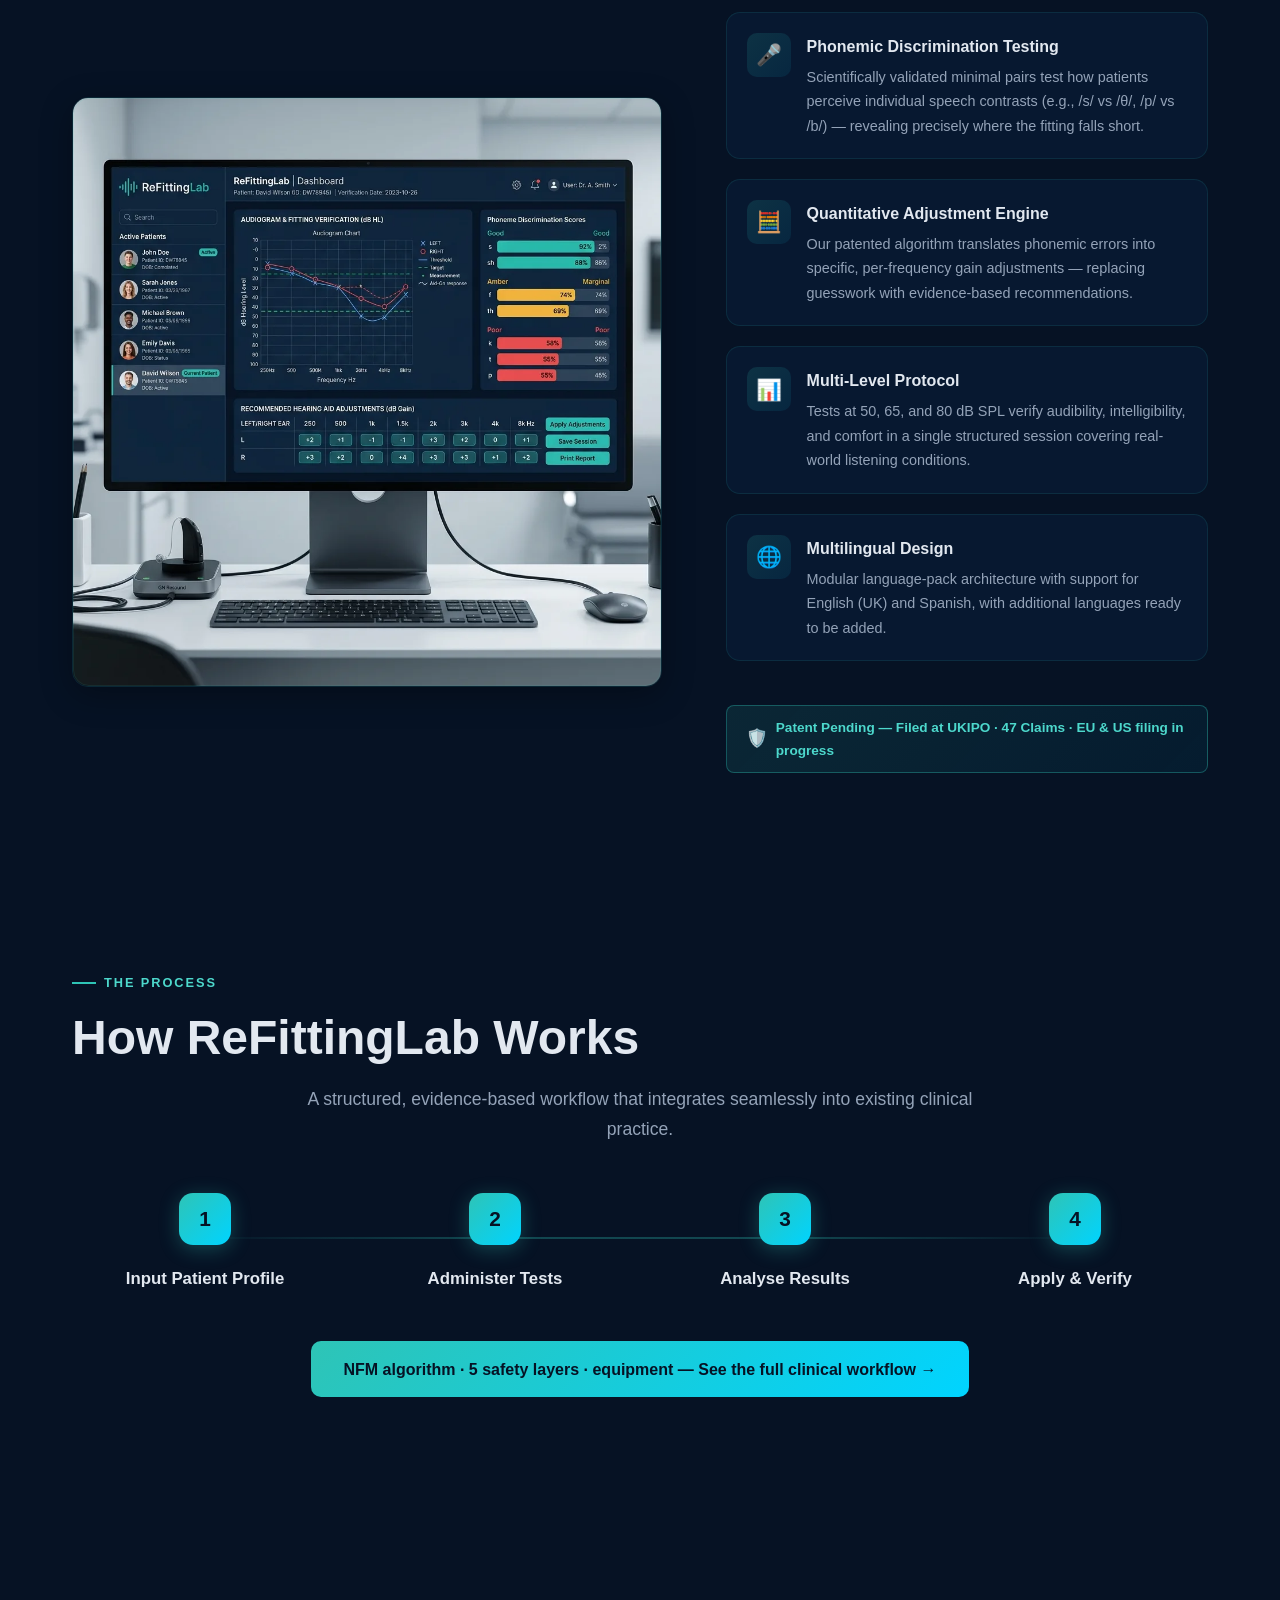
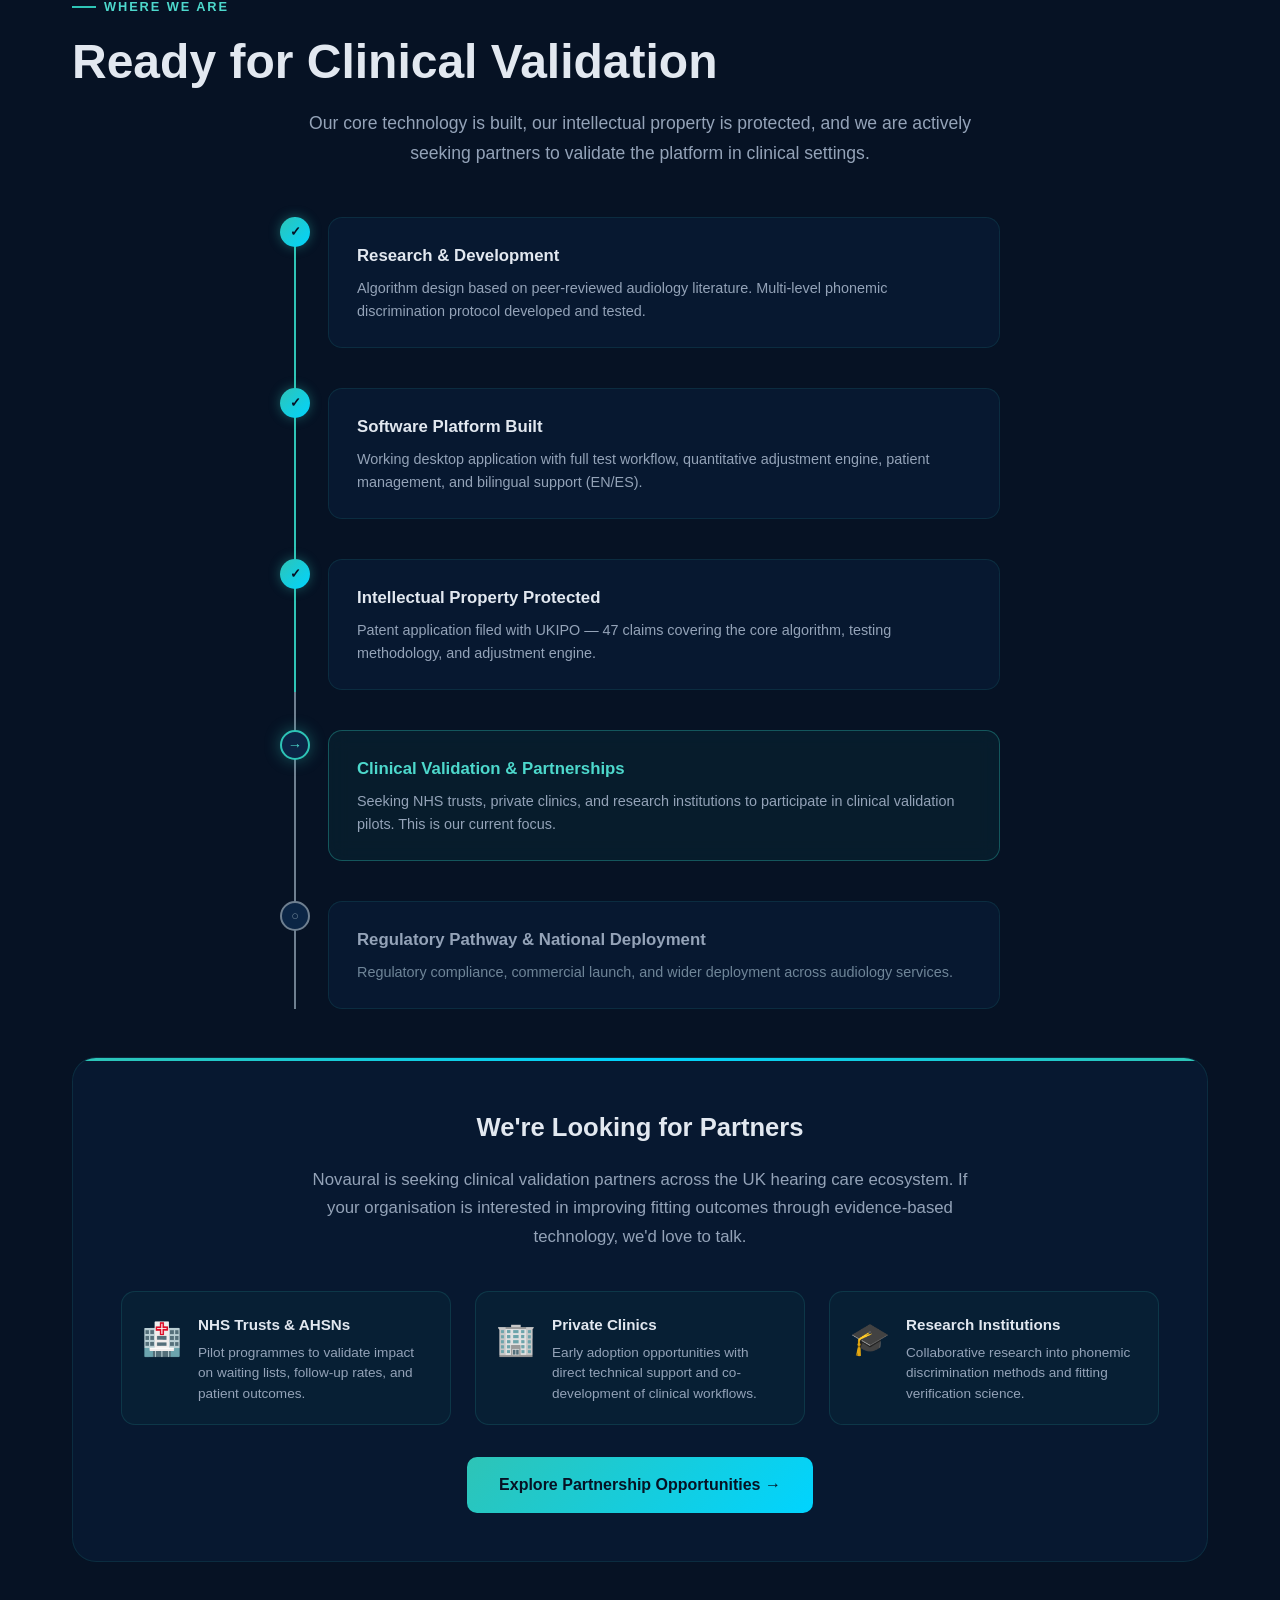
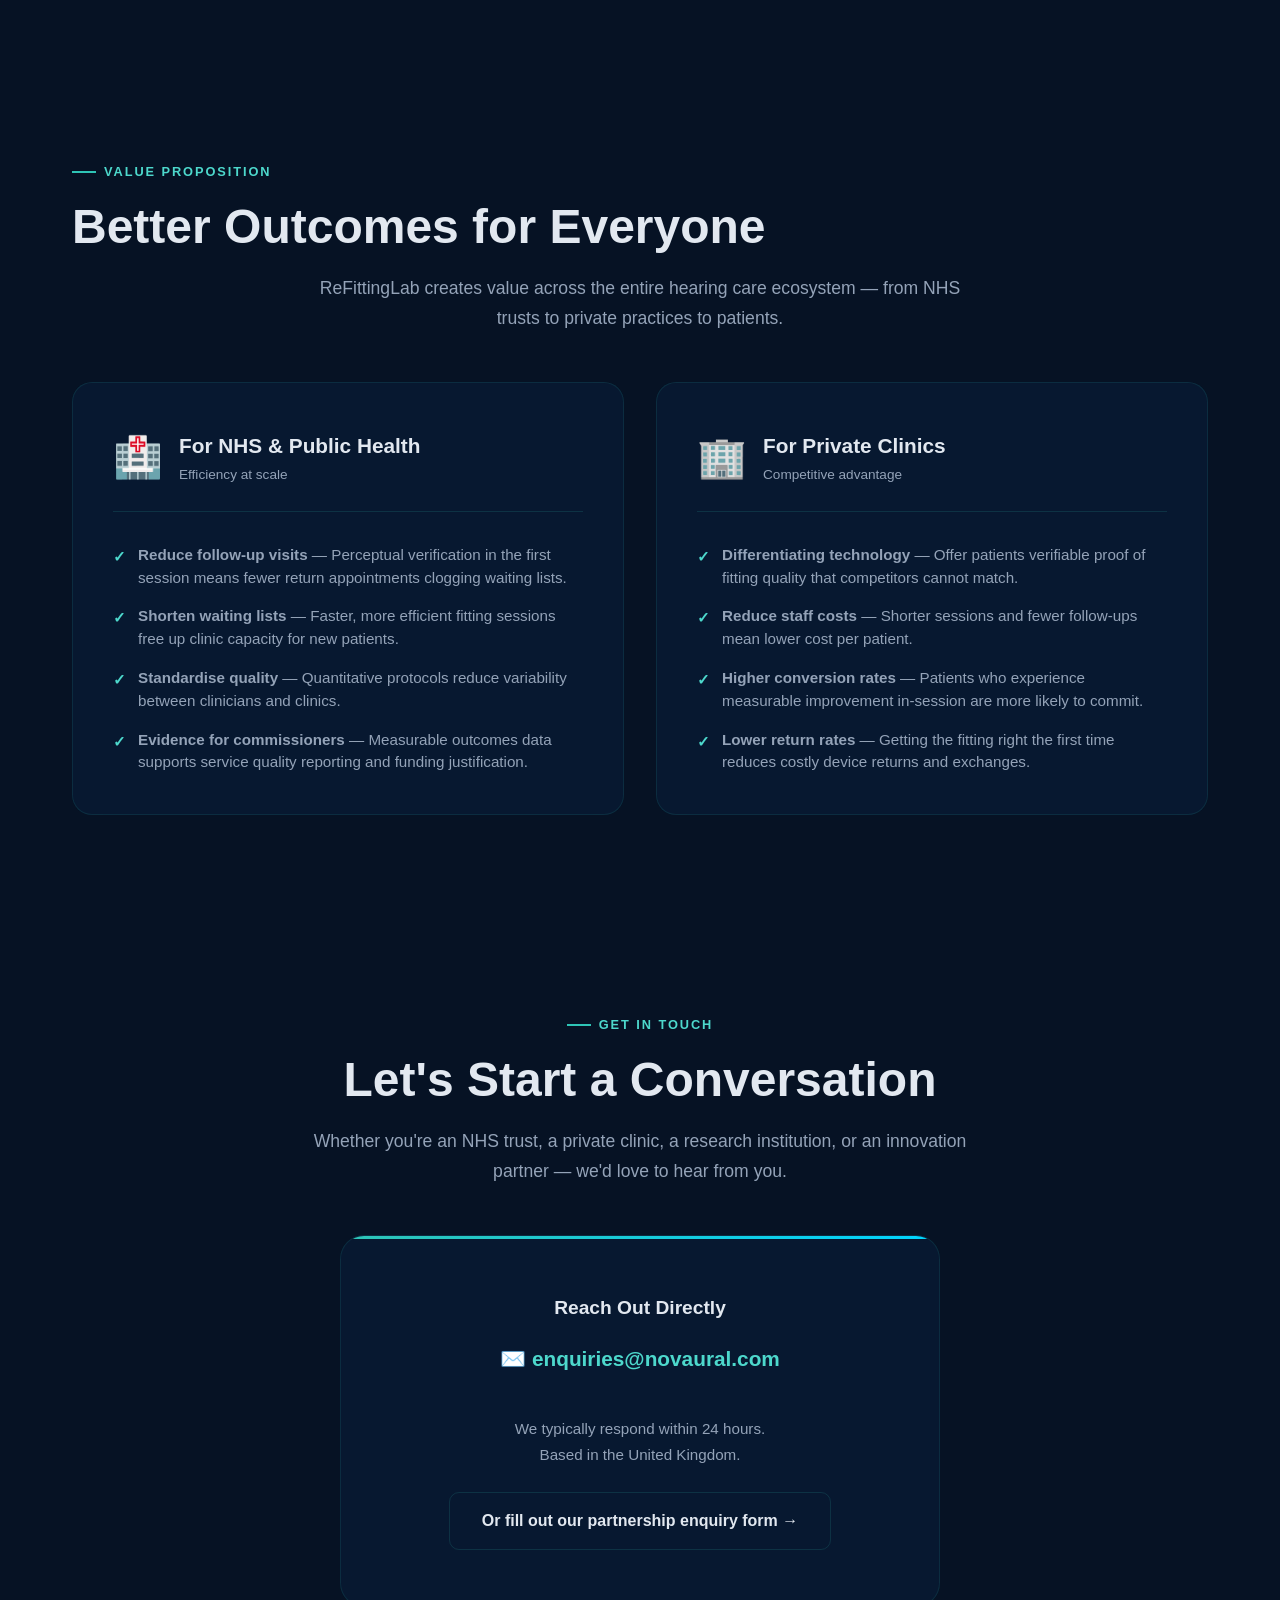
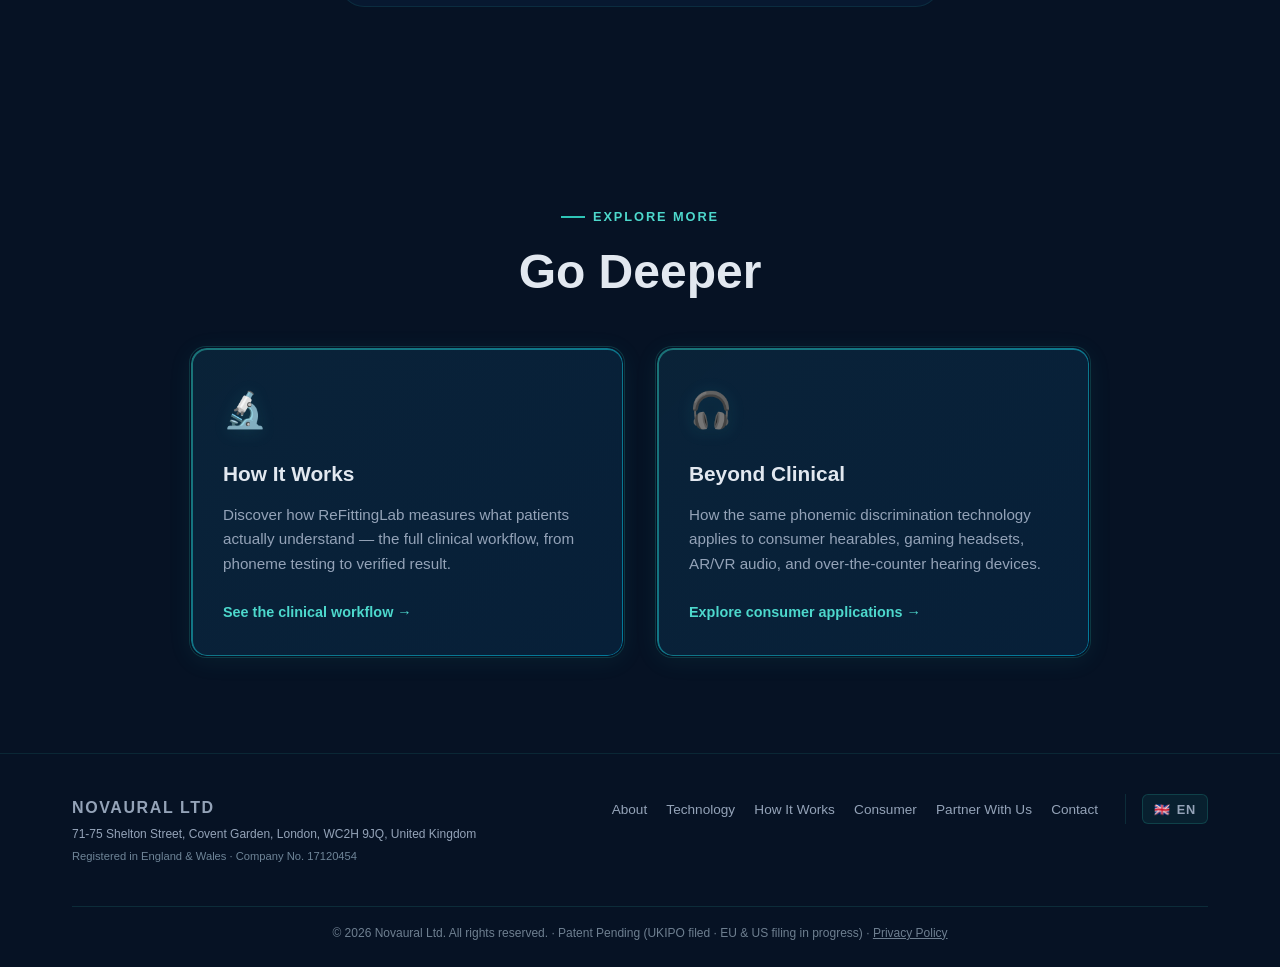
==== commit 5950e5ad: "fix(favicon): transparent background + proper sizes + multi-resolution .ico Problems fixed: - White " ====
--- a/index.html
+++ b/index.html
@@ -8,7 +8,10 @@
   <meta name="keywords" content="hearing aid fitting, hearing aid verification, audiology software, speech discrimination test, hearing aid optimisation, NHS audiology, audiologist tools, clinical hearing technology, hearing aid adjustment, ReFittingLab, phoneme discrimination, evidence-based fitting, hearing clinic technology">
   <meta name="robots" content="index, follow">
   <title data-i18n-meta="meta_title_index">Hearing Aid Fitting Verification Software | Novaural</title>
-  <link rel="icon" type="image/png" href="logo/novaural_profile_pic.png">
+  <link rel="icon" type="image/x-icon" href="favicon.ico">
+    <link rel="icon" type="image/png" sizes="32x32" href="logo/favicon-32x32.png">
+    <link rel="icon" type="image/png" sizes="16x16" href="logo/favicon-16x16.png">
+    <link rel="apple-touch-icon" sizes="180x180" href="apple-touch-icon.png">
   <link rel="canonical" href="https://novaural.com/">
   <link rel="alternate" hreflang="en" href="https://novaural.com/">
   <link rel="alternate" hreflang="x-default" href="https://novaural.com/">
